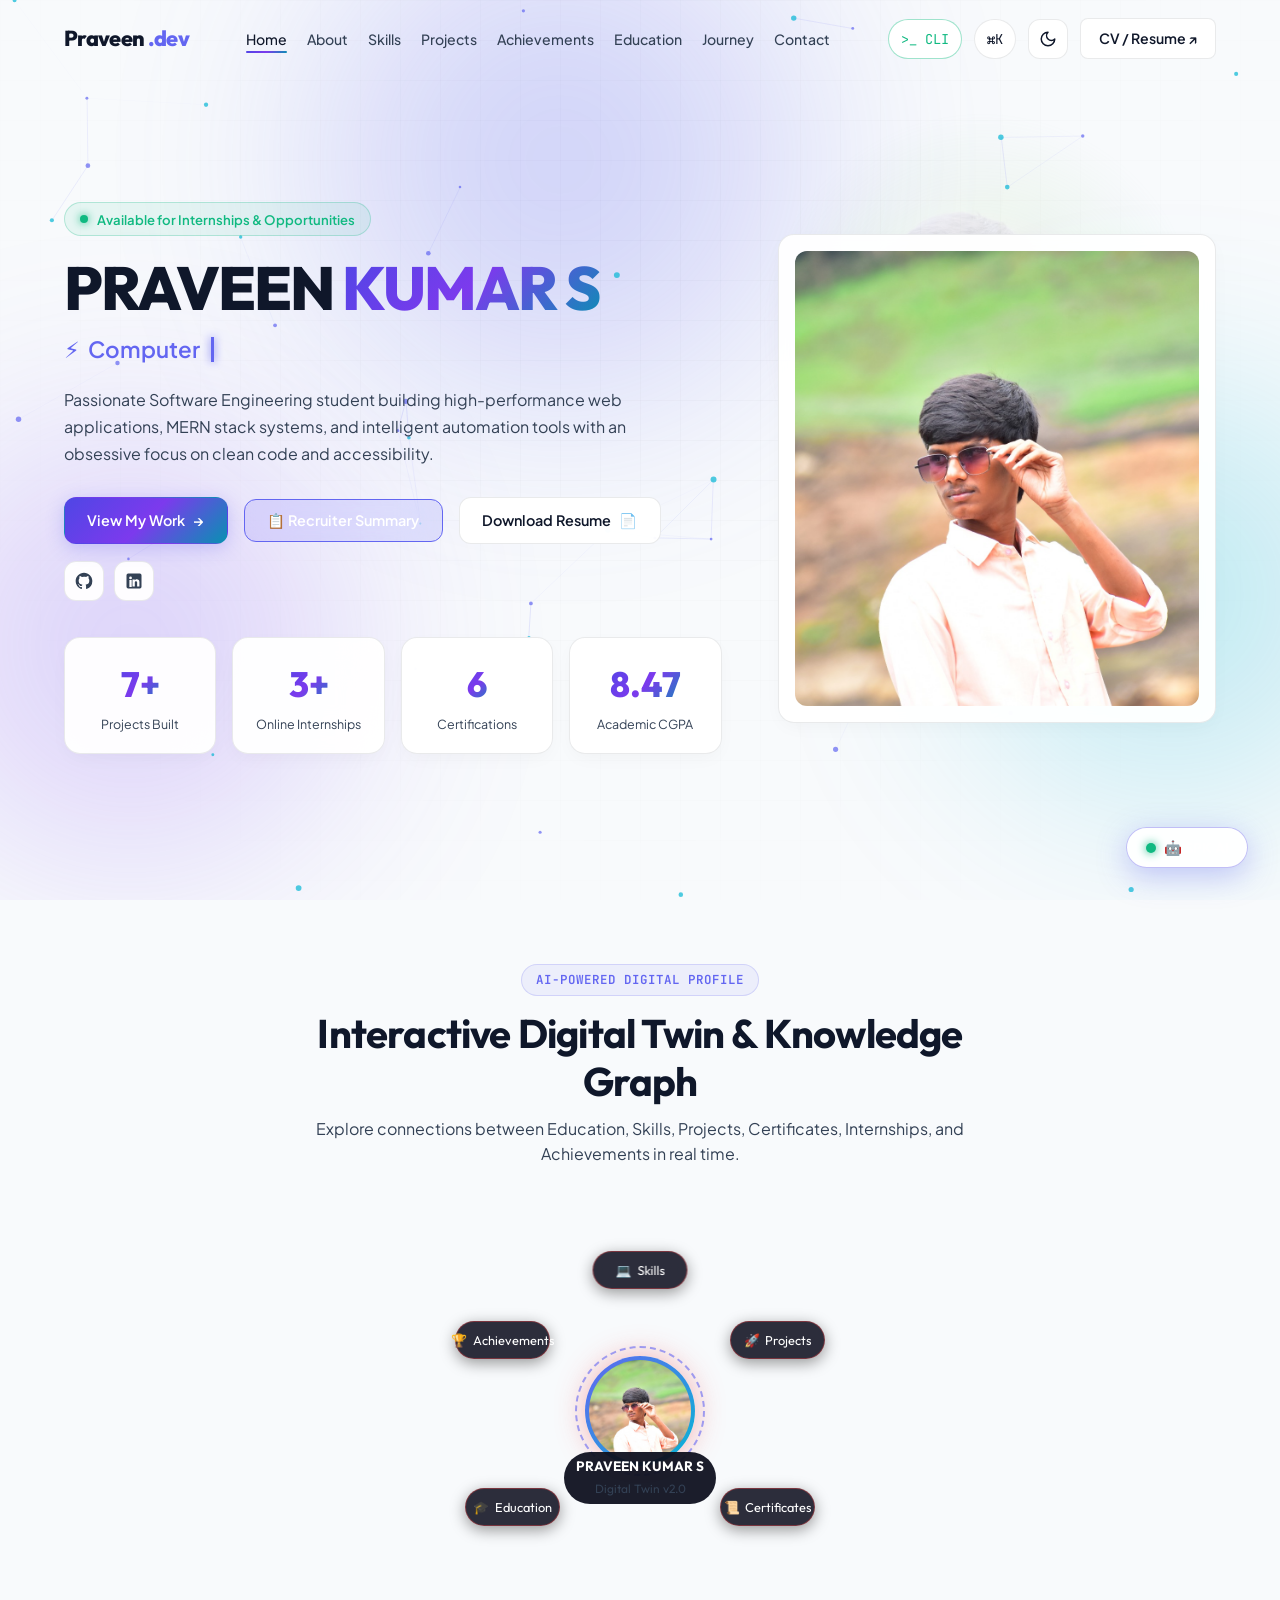
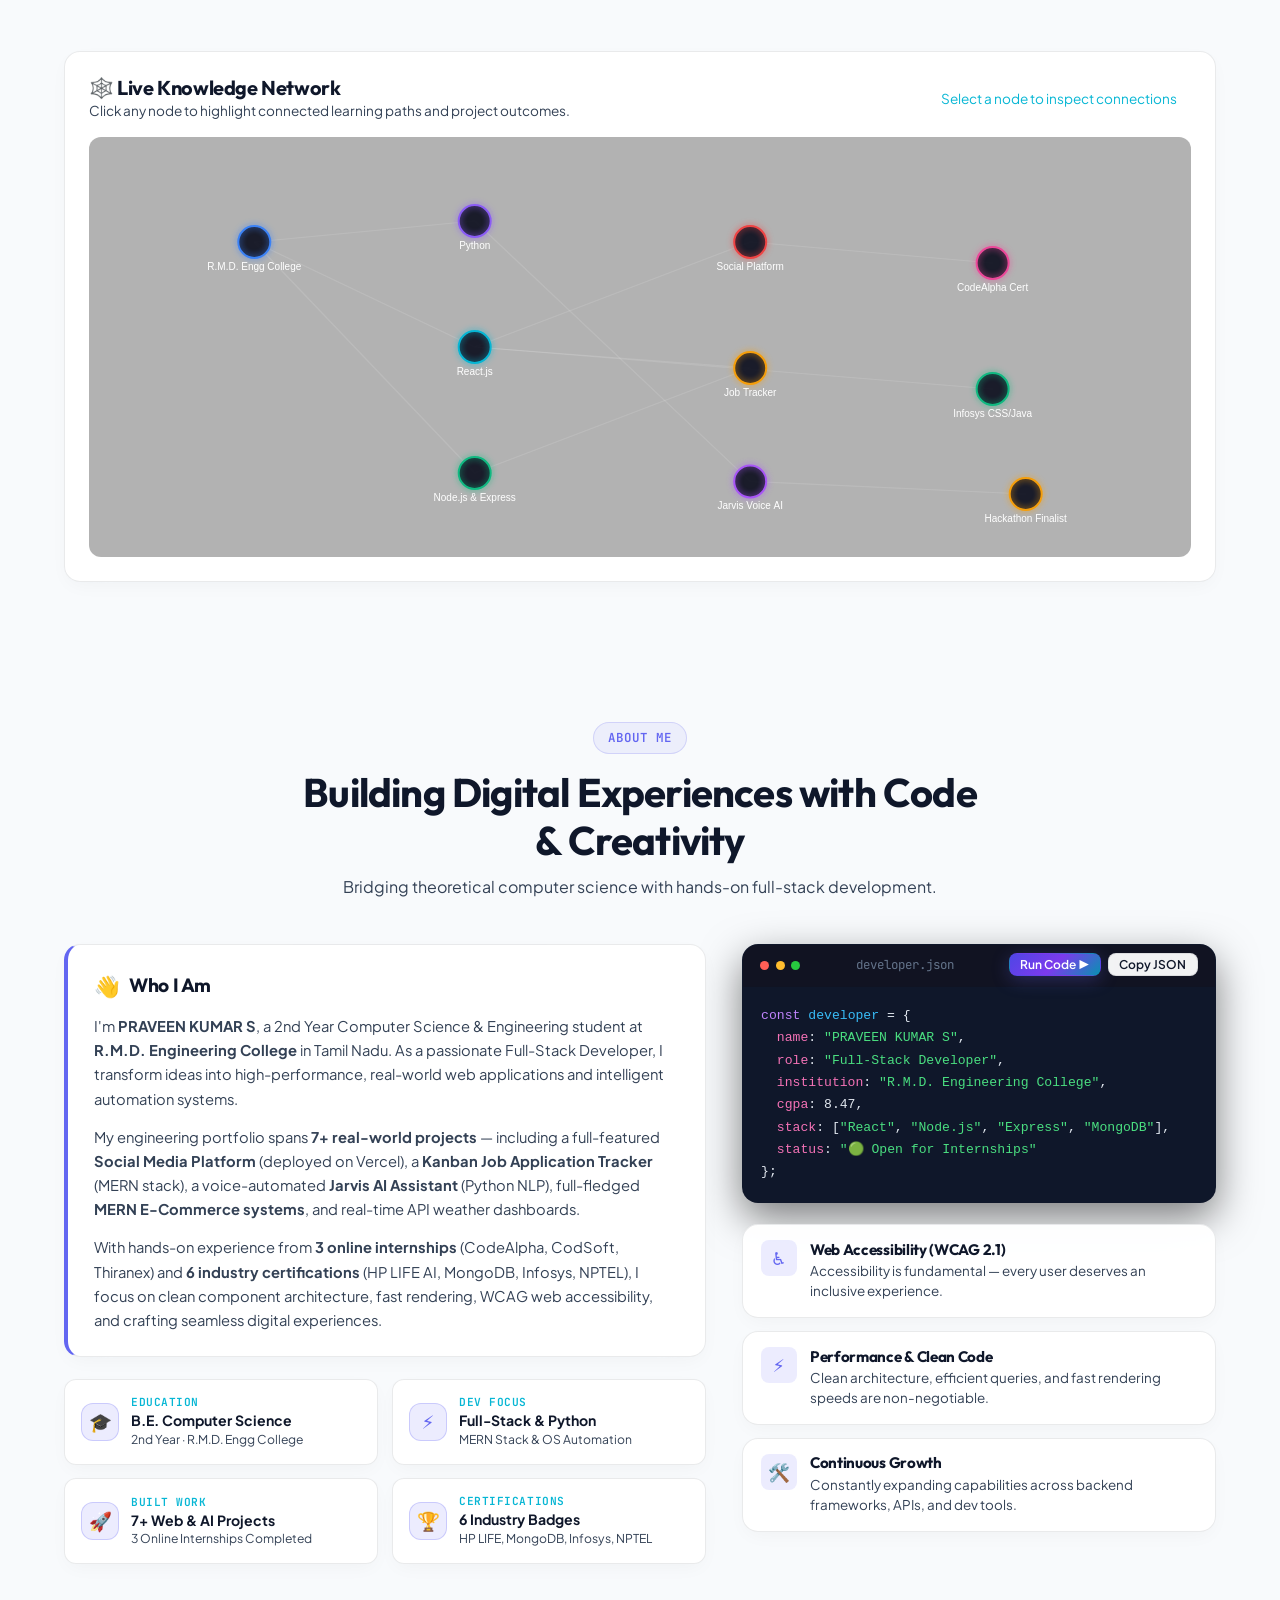
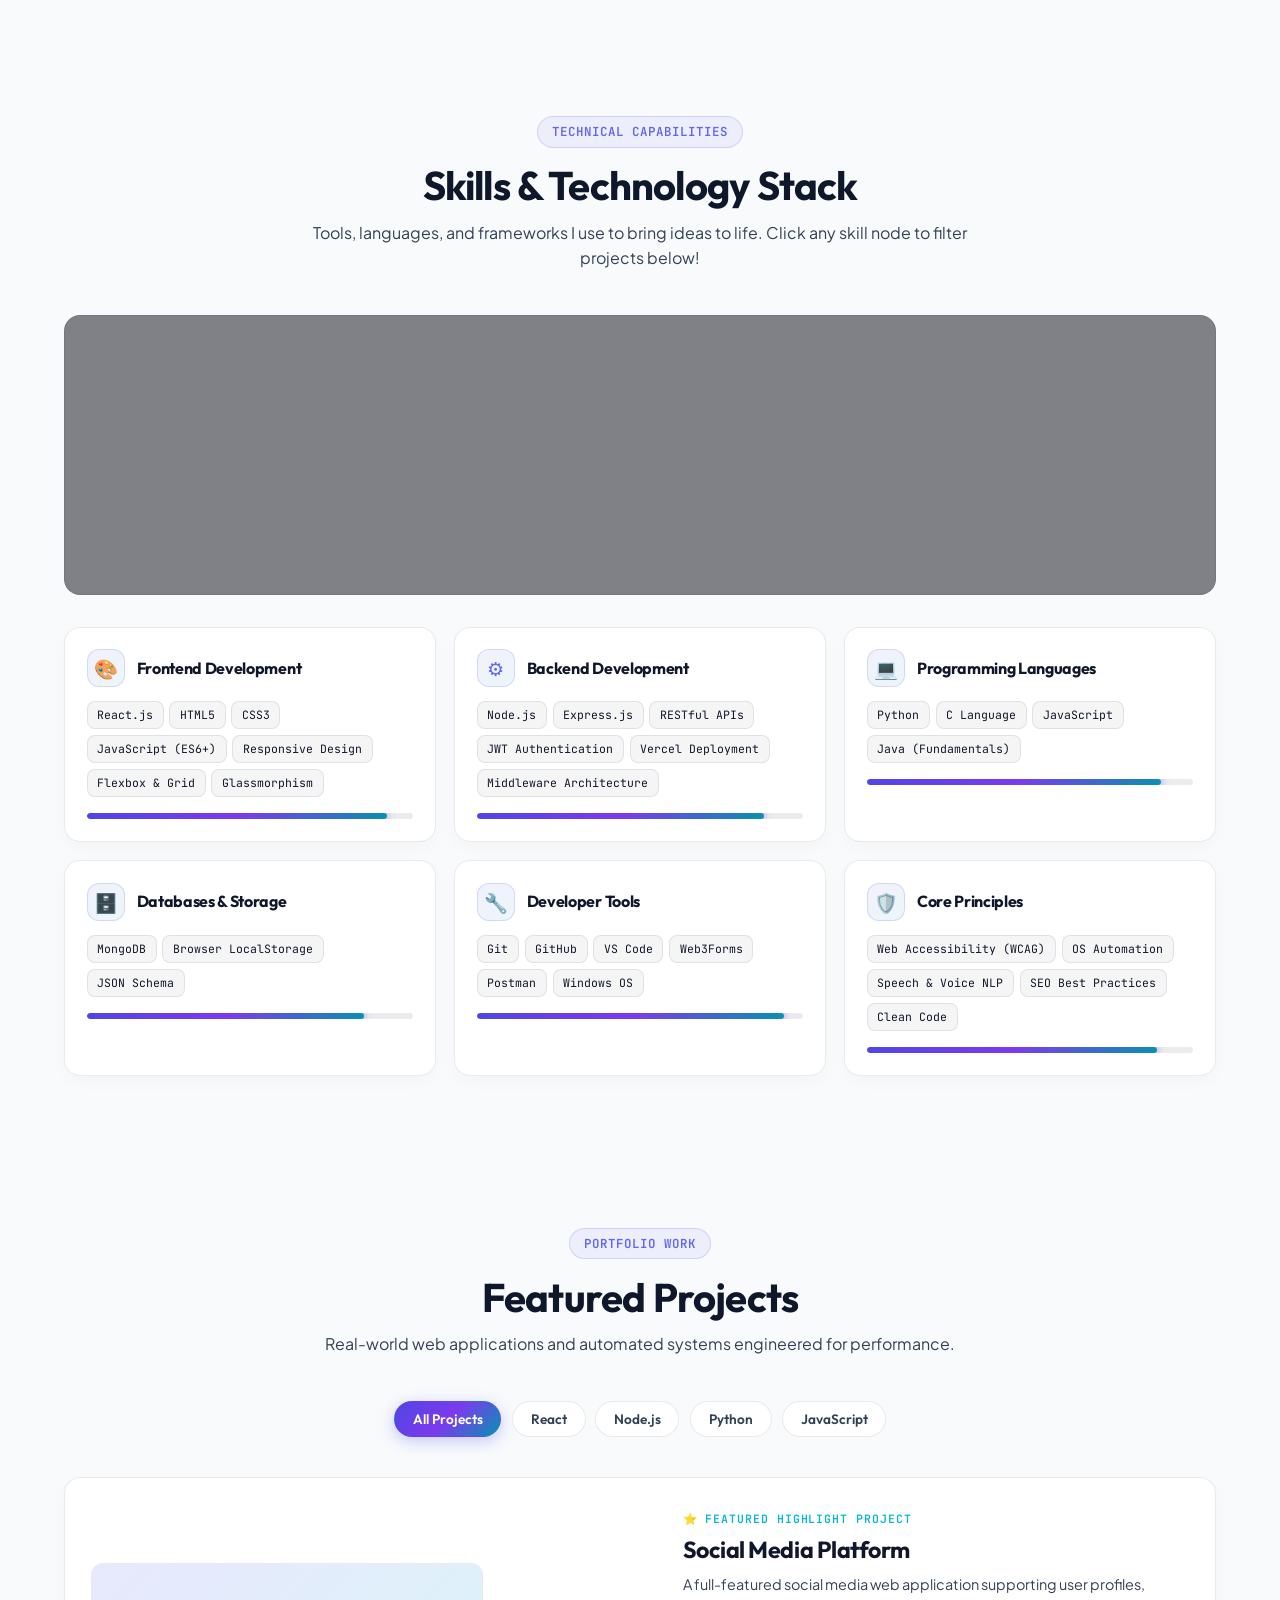
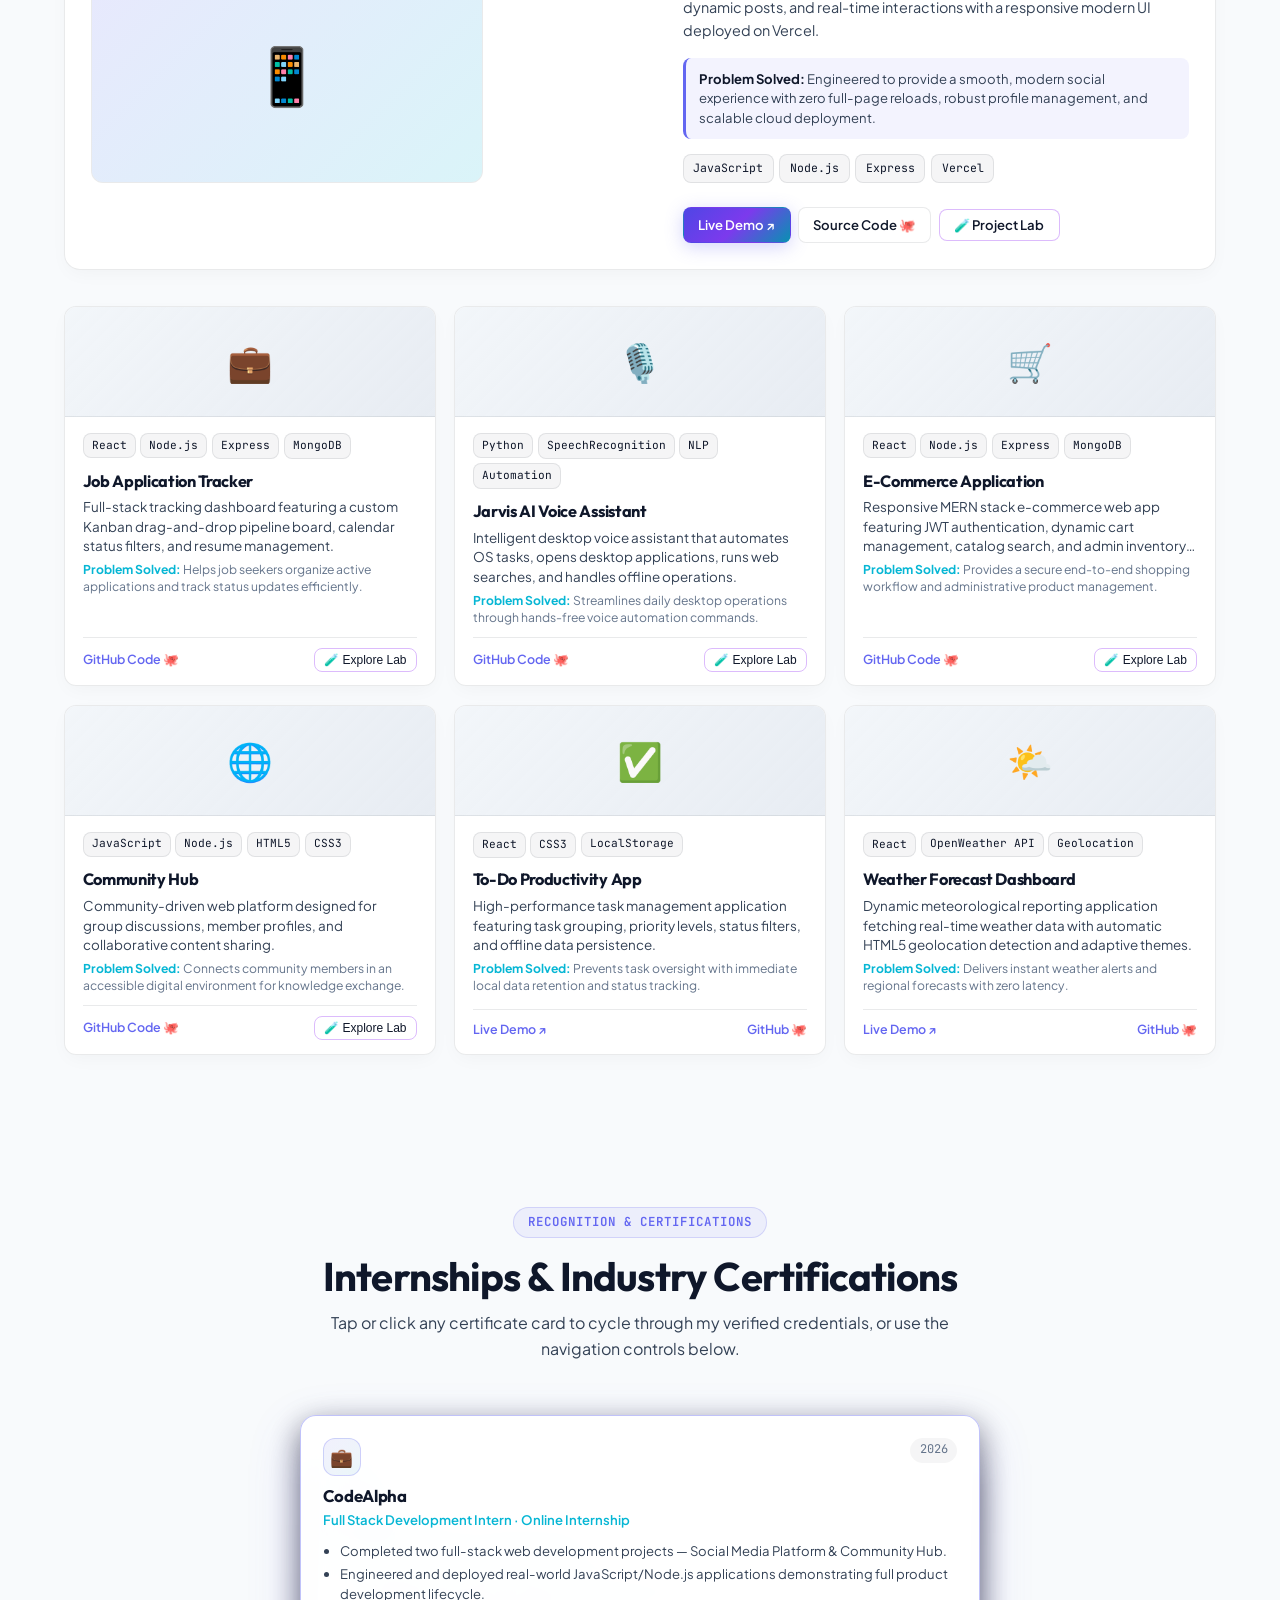
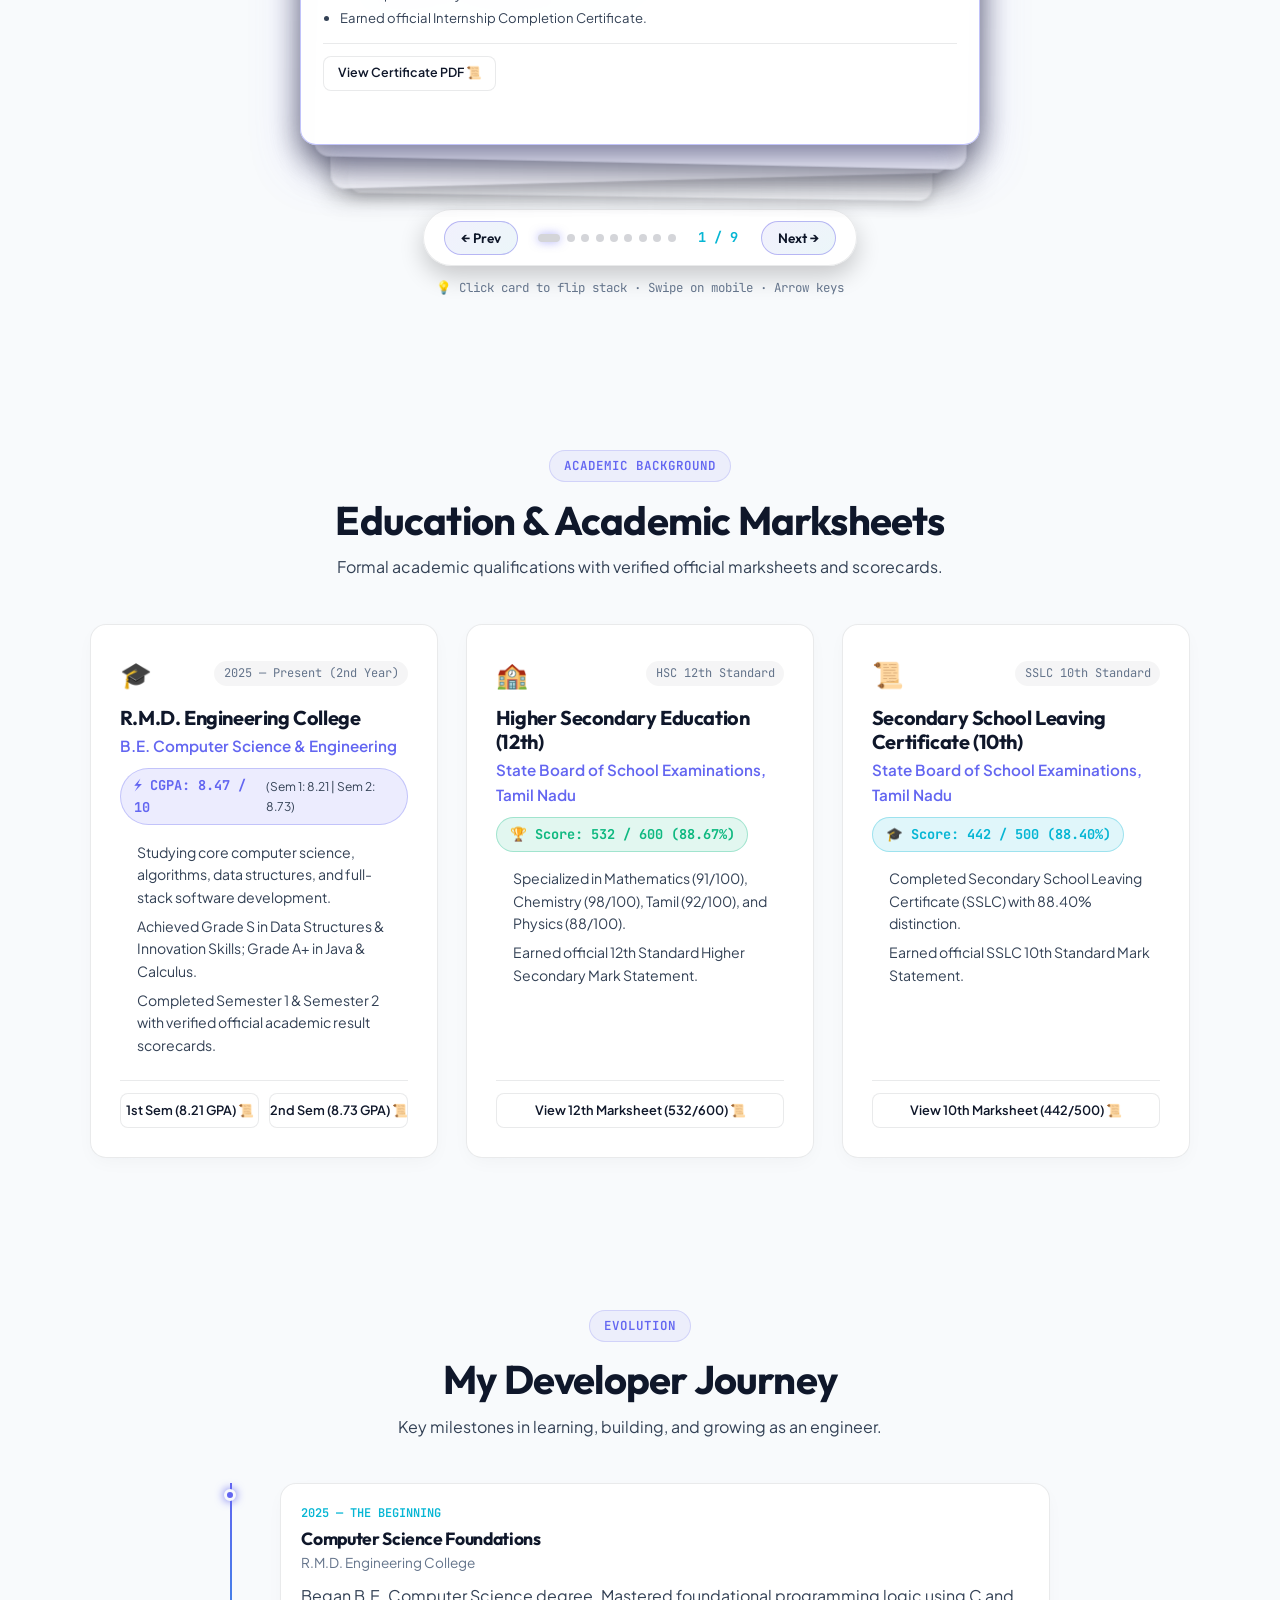
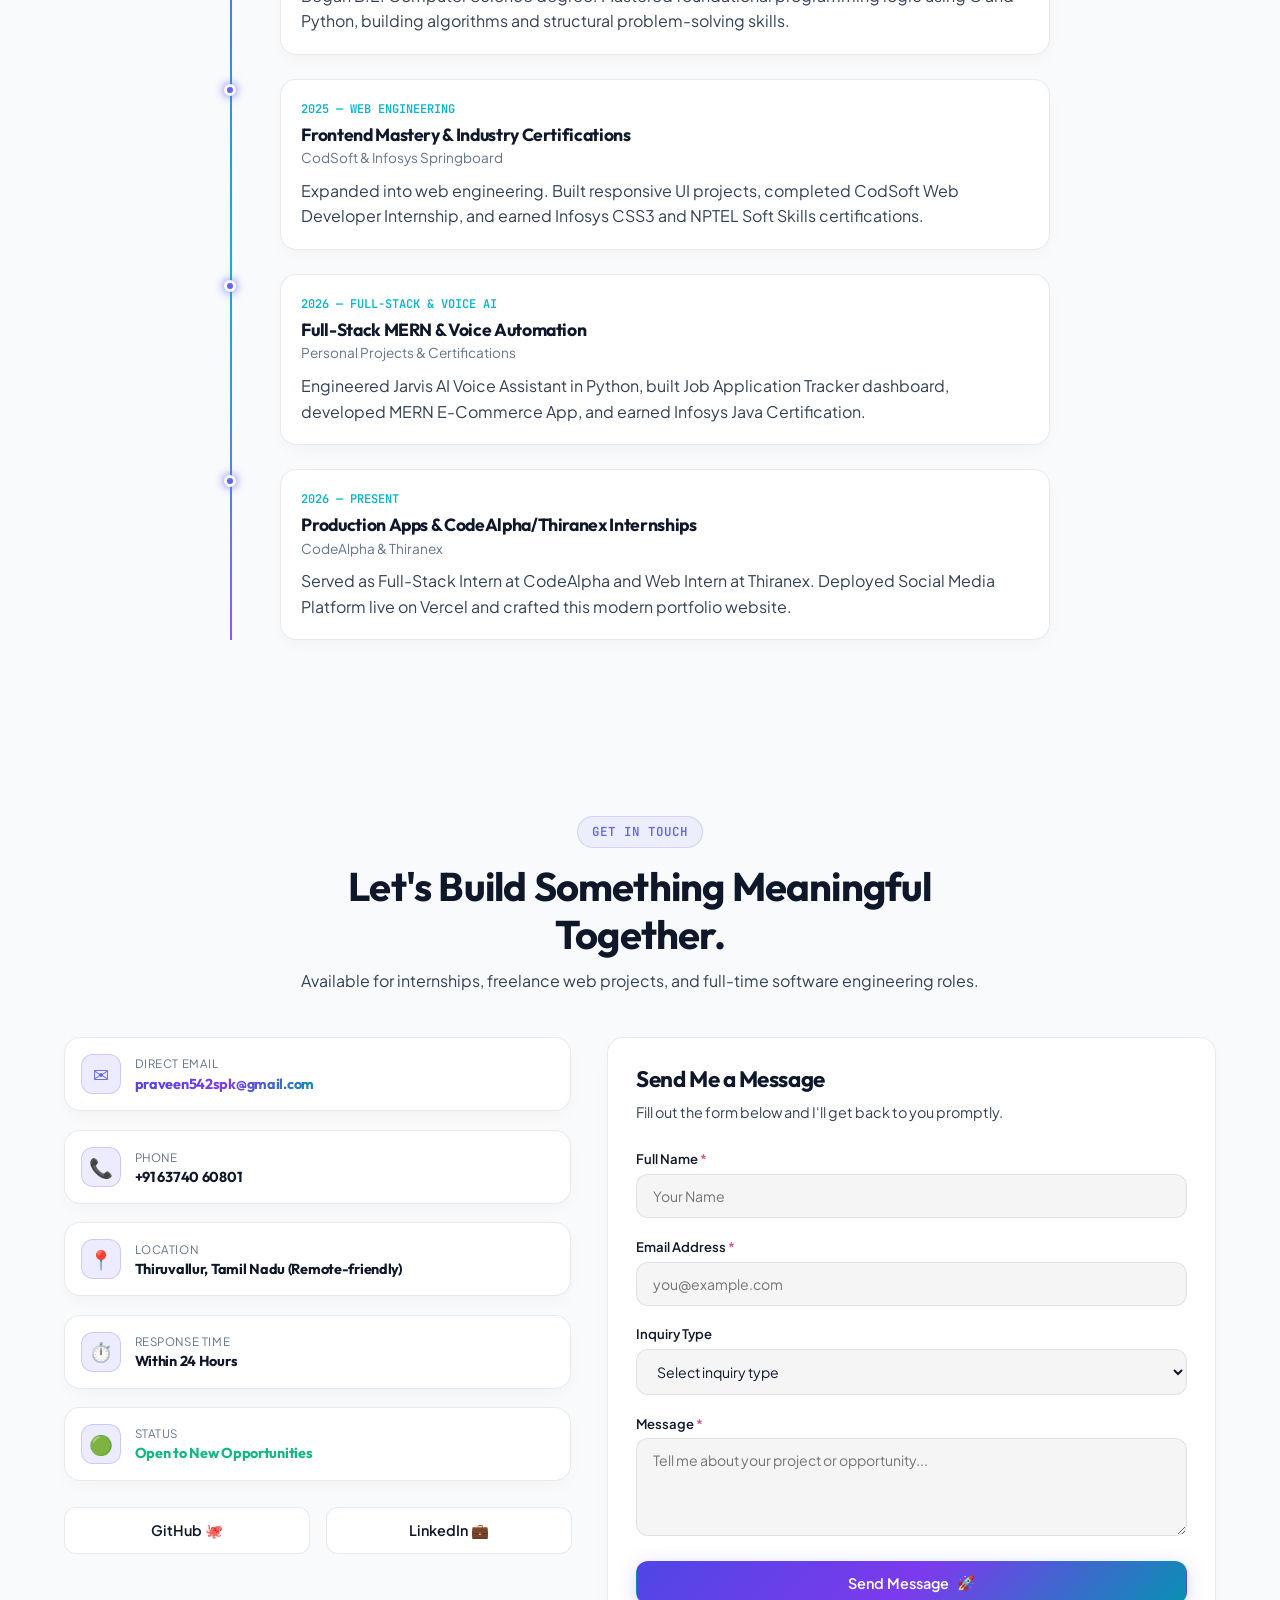
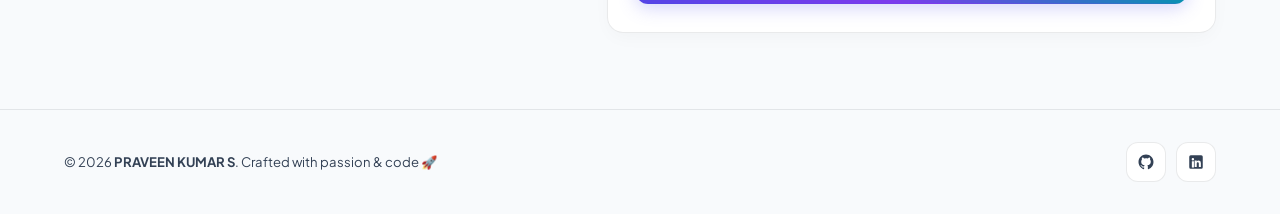
==== index.html @ 4035e557 "fix: remove Trace My Skill Journey container and Session Explorer floating badge" ====
<!DOCTYPE html>
<html lang="en">
<head>
  <meta charset="UTF-8" />
  <meta name="viewport" content="width=device-width, initial-scale=1.0" />

  <!-- Primary Meta Tags -->
  <title>PRAVEEN KUMAR S — Full-Stack Developer & Computer Science Student</title>
  <meta name="title" content="PRAVEEN KUMAR S — Full-Stack Developer & Computer Science Student" />
  <meta name="description" content="Portfolio of PRAVEEN KUMAR S — B.E. CSE Student & Full-Stack Developer specializing in MERN Stack, Python automation, and high-performance, accessible web applications." />
  <meta name="keywords" content="Praveen Kumar S, Full Stack Developer, Computer Science, MERN Stack, React, Node.js, Python, Web Developer Portfolio, RMD Engineering College" />
  <meta name="author" content="Praveen Kumar S" />
  <meta name="robots" content="index, follow" />

  <!-- Open Graph / Facebook -->
  <meta property="og:type" content="website" />
  <meta property="og:url" content="https://praveen542spk-ship-it.github.io/" />
  <meta property="og:title" content="PRAVEEN KUMAR S — Full-Stack Developer" />
  <meta property="og:description" content="Crafting modern, accessible, and performant web experiences. View my projects, skills, and developer journey." />
  <meta property="og:image" content="assets/profile.jpg" />

  <!-- Twitter Card -->
  <meta property="twitter:card" content="summary_large_image" />
  <meta property="twitter:url" content="https://praveen542spk-ship-it.github.io/" />
  <meta property="twitter:title" content="PRAVEEN KUMAR S — Full-Stack Developer" />
  <meta property="twitter:description" content="Crafting modern, accessible, and performant web experiences. View my projects, skills, and developer journey." />
  <meta property="twitter:image" content="assets/profile.jpg" />

  <!-- Canonical Link & Favicon -->
  <link rel="canonical" href="https://praveen542spk-ship-it.github.io/" />
  <link rel="icon" href="data:image/svg+xml,<svg xmlns='http://www.w3.org/2000/svg' viewBox='0 0 100 100'><text y='.9em' font-size='90'>👨‍💻</text></svg>" />

  <!-- Google Fonts -->
  <link rel="preconnect" href="https://fonts.googleapis.com" />
  <link rel="preconnect" href="https://fonts.gstatic.com" crossorigin />
  <link href="https://fonts.googleapis.com/css2?family=Outfit:wght@400;500;600;700;800&family=Plus+Jakarta+Sans:wght@400;500;600;700&family=JetBrains+Mono:wght@400;500;600&display=swap" rel="stylesheet" />

  <!-- Main Stylesheet -->
  <link rel="stylesheet" href="css/style.css?v=28.0" />

  <!-- Pre-render theme check -->
  <script>
    if (localStorage.getItem('portfolio-theme') === 'light' || (!localStorage.getItem('portfolio-theme') && window.matchMedia('(prefers-color-scheme: light)').matches)) {
      document.documentElement.classList.add('light-theme');
    }
  </script>

  <!-- Schema.org JSON-LD Structured Data -->
  <script type="application/ld+json">
  {
    "@context": "https://schema.org",
    "@type": "Person",
    "name": "PRAVEEN KUMAR S",
    "jobTitle": "Full-Stack Developer",
    "almaMater": "R.M.D. Engineering College",
    "url": "https://praveen542spk-ship-it.github.io/",
    "sameAs": [
      "https://github.com/praveen542spk-ship-it",
      "https://www.linkedin.com/in/praveen-kumar-s-0bab05411"
    ]
  }
  </script>
</head>

<body>
  <!-- Scroll Progress Indicator -->
  <div id="scroll-progress"></div>

  <!-- Ambient Animated Background Grid & 3D Interactive Profile Backdrop -->
  <div class="bg-ambient" aria-hidden="true">
    <div class="bg-grid-pattern"></div>
    <div class="bg-profile-3d">
      <div class="bg-profile-3d-inner">
        <img src="assets/profile.jpg" alt="" class="bg-profile-img" />
        <div class="bg-profile-overlay"></div>
      </div>
    </div>
    <div class="orb orb-1"></div>
    <div class="orb orb-2"></div>
    <div class="orb orb-3"></div>
  </div>

  <!-- Skip Navigation for Accessibility (WCAG 2.4.1) -->
  <a href="#main-content" class="skip-link">Skip to main content</a>

  <!-- ==========================================================================
     HEADER / NAVIGATION BAR
     ========================================================================== -->
  <header class="site-header">
    <div class="container nav-container">
      <a href="#home" class="nav-logo" aria-label="Praveen Kumar S - Home">
        Praveen<span>.dev</span>
      </a>

      <nav aria-label="Main Navigation">
        <ul class="nav-menu" id="nav-menu">
          <li><a href="#home" class="nav-link active">Home</a></li>
          <li><a href="#about" class="nav-link">About</a></li>
          <li><a href="#skills" class="nav-link">Skills</a></li>
          <li><a href="#projects" class="nav-link">Projects</a></li>
          <li><a href="#achievements" class="nav-link">Achievements</a></li>
          <li><a href="#education" class="nav-link">Education</a></li>
          <li><a href="#journey" class="nav-link">Journey</a></li>
          <li><a href="#contact" class="nav-link">Contact</a></li>
        </ul>
      </nav>

      <div class="nav-controls">
        <button id="cli-trigger-btn" class="theme-toggle" aria-label="Terminal CLI Mode (Ctrl+Shift+T)" title="Terminal CLI Mode (Ctrl+Shift+T)" style="font-size:0.85rem; font-family:var(--font-mono); width:auto; padding:0.4rem 0.75rem; border-radius:var(--radius-full); color:var(--accent-emerald); border-color:rgba(16, 185, 129, 0.4);">&gt;_ CLI</button>
        <button id="cmd-trigger-btn" class="theme-toggle" aria-label="Command Palette (Ctrl+K)" title="Quick Search &amp; Commands (Ctrl+K)" style="font-size:0.85rem; font-family:var(--font-mono); width:auto; padding:0.4rem 0.75rem; border-radius:var(--radius-full);">⌘K</button>
        <button id="theme-toggle-btn" class="theme-toggle" aria-label="Switch theme">☀️</button>
        <a href="resume.html?v=2.0" target="_blank" class="btn btn-outline btn-sm" style="padding:0.5rem 1.1rem; font-size:0.88rem;">CV / Resume ↗</a>
        <button id="mobile-menu-btn" class="mobile-menu-btn" aria-label="Toggle navigation menu" aria-expanded="false">☰</button>
      </div>
    </div>
  </header>

  <!-- ==========================================================================
     MAIN CONTENT WRAPPER
     ========================================================================== -->
  <main id="main-content">

    <!-- HERO SECTION -->
    <section id="home" class="hero-section" aria-label="Hero Introduction" style="position:relative; overflow:hidden;">
      <canvas id="hero-particle-canvas"></canvas>
      <div class="container hero-grid" style="position:relative; z-index:2;">
        
        <!-- Hero Text -->
        <div class="hero-text">
          <div class="status-badge reveal">
            <span class="status-dot"></span>
            Available for Internships &amp; Opportunities
          </div>

          <h1 class="hero-name glitch-hover reveal delay-1">
            PRAVEEN <span class="gradient-text">KUMAR S</span>
          </h1>

          <div class="hero-headline reveal delay-2">
            <span>⚡</span> <span id="typewriter-text">Computer Science Student &amp; Full-Stack Developer</span><span class="typewriter-cursor"></span>
          </div>

          <p class="hero-bio reveal delay-3">
            Passionate Software Engineering student building high-performance web applications, 
            MERN stack systems, and intelligent automation tools with an obsessive focus on clean code and accessibility.
          </p>

          <div class="hero-actions reveal delay-4" style="flex-wrap:wrap;">
            <a href="#projects" class="btn btn-primary">
              View My Work <span>→</span>
            </a>
            <button id="recruiter-trigger-btn" class="btn btn-outline" style="border-color:var(--accent-primary); color:#ffffff; background:rgba(99, 102, 241, 0.15);">
              📋 Recruiter Summary
            </button>
            <a href="resume.html?v=2.0" target="_blank" class="btn btn-outline">
              Download Resume <span>📄</span>
            </a>
            <div class="social-pills">
              <a href="https://github.com/praveen542spk-ship-it" target="_blank" rel="noopener noreferrer" class="social-pill" aria-label="GitHub Profile" title="GitHub Profile">
                <svg xmlns="http://www.w3.org/2000/svg" width="20" height="20" viewBox="0 0 24 24" fill="currentColor">
                  <path fill-rule="evenodd" clip-rule="evenodd" d="M12 2C6.477 2 2 6.484 2 12.017c0 4.425 2.865 8.18 6.839 9.504.5.092.682-.217.682-.483 0-.237-.008-.868-.013-1.703-2.782.605-3.369-1.343-3.369-1.343-.454-1.158-1.11-1.466-1.11-1.466-.908-.62.069-.608.069-.608 1.003.07 1.53 1.032 1.53 1.032.892 1.53 2.341 1.088 2.91.832.092-.647.35-1.088.636-1.338-2.22-.253-4.555-1.113-4.555-4.951 0-1.093.39-1.988 1.029-2.688-.103-.253-.446-1.272.098-2.65 0 0 .84-.27 2.75 1.026A9.564 9.564 0 0112 6.844c.85.004 1.705.115 2.504.337 1.909-1.296 2.747-1.027 2.747-1.027.546 1.379.202 2.398.1 2.651.64.7 1.028 1.595 1.028 2.688 0 3.848-2.339 4.695-4.566 4.943.359.309.678.92.678 1.855 0 1.338-.012 2.419-.012 2.747 0 .268.18.58.688.482A10.019 10.019 0 0022 12.017C22 6.484 17.522 2 12 2z"></path>
                </svg>
              </a>
              <a href="https://www.linkedin.com/in/praveen-kumar-s-0bab05411" target="_blank" rel="noopener noreferrer" class="social-pill" aria-label="LinkedIn Profile" title="LinkedIn Profile">
                <svg xmlns="http://www.w3.org/2000/svg" width="20" height="20" viewBox="0 0 24 24" fill="currentColor">
                  <path d="M19 3a2 2 0 0 1 2 2v14a2 2 0 0 1-2 2H5a2 2 0 0 1-2-2V5a2 2 0 0 1 2-2h14m-.5 15.5v-5.3a3.26 3.26 0 0 0-3.26-3.26c-.85 0-1.84.52-2.28 1.3v-1.11h-2.79v8.37h2.79v-4.93c0-.77.62-1.4 1.39-1.4a1.4 1.4 0 0 1 1.4 1.4v4.93h2.75M6.46 10.9v8.37H9.25V10.9H6.46M7.86 6.74a1.63 1.63 0 1 0 0 3.26 1.63 1.63 0 0 0 0-3.26z"></path>
                </svg>
              </a>
            </div>
          </div>

          <!-- Quick Stats Counter -->
          <div class="stats-grid reveal delay-4">
            <div class="glass-card stat-card tilt-card">
              <div class="stat-number gradient-text" data-target="7" data-suffix="+">0</div>
              <div class="stat-label">Projects Built</div>
            </div>
            <div class="glass-card stat-card tilt-card">
              <div class="stat-number gradient-text" data-target="3" data-suffix="+">0</div>
              <div class="stat-label">Online Internships</div>
            </div>
            <div class="glass-card stat-card tilt-card">
              <div class="stat-number gradient-text" data-target="6" data-suffix="">0</div>
              <div class="stat-label">Certifications</div>
            </div>
            <div class="glass-card stat-card tilt-card">
              <div class="stat-number gradient-text" data-target="8.47" data-decimal="true" data-suffix="">0.00</div>
              <div class="stat-label">Academic CGPA</div>
            </div>
          </div>
        </div>

        <!-- Hero Avatar / Card Visual -->
        <div class="hero-visual reveal delay-2">
          <div class="hero-avatar-wrapper">
            <div class="glass-card hero-avatar-card tilt-card">
              <div class="avatar-wrapper lightbox-trigger">
                <img src="assets/profile.jpg" alt="PRAVEEN KUMAR S — Full-Stack Developer" class="avatar-img" />
              </div>
            </div>
          </div>
        </div>

      </div>
    </section>

    <!-- ==========================================================================
       INTERACTIVE DIGITAL TWIN & PERSONAL KNOWLEDGE GRAPH HUB
       ========================================================================== -->
    <section id="interactive-hub" class="section" aria-label="Interactive Digital Profile Hub" style="padding: 4rem 0; position: relative;">
      <div class="container">
        
        <div class="section-header reveal">
          <span class="section-tag">AI-POWERED DIGITAL PROFILE</span>
          <h2 class="section-title">Interactive Digital Twin &amp; Knowledge Graph</h2>
          <p class="section-subtitle">Explore connections between Education, Skills, Projects, Certificates, Internships, and Achievements in real time.</p>
        </div>

        <!-- 3. Digital Twin Central Hub -->
        <div class="digital-twin-container reveal">
          <div class="twin-orbit-wrapper">
            <div class="twin-central-avatar">
              <img src="assets/profile.jpg" alt="Praveen Kumar S — Digital Twin" />
              <div class="twin-pulse-ring"></div>
              <div class="twin-label">PRAVEEN KUMAR S<br><span style="font-size:0.75rem; color:var(--text-muted); font-weight:400;">Digital Twin v2.0</span></div>
            </div>
            
            <button class="orbit-sat sat-skills" data-target="#skills" title="Explore Skills">
              <span class="sat-icon">💻</span> <span class="sat-text">Skills</span>
            </button>
            <button class="orbit-sat sat-projects" data-target="#projects" title="Explore Projects">
              <span class="sat-icon">🚀</span> <span class="sat-text">Projects</span>
            </button>
            <button class="orbit-sat sat-certs" data-target="#achievements" title="Explore Certificates">
              <span class="sat-icon">📜</span> <span class="sat-text">Certificates</span>
            </button>
            <button class="orbit-sat sat-edu" data-target="#education" title="Explore Education">
              <span class="sat-icon">🎓</span> <span class="sat-text">Education</span>
            </button>
            <button class="orbit-sat sat-achieve" data-target="#journey" title="Explore Achievements">
              <span class="sat-icon">🏆</span> <span class="sat-text">Achievements</span>
            </button>
          </div>
        </div>

        <!-- 1.1. Interactive Personal Knowledge Graph Canvas -->
        <div class="knowledge-graph-wrapper glass-card reveal delay-2" style="margin-top: 2.5rem; padding: 1.5rem; position: relative;">
          <div style="display: flex; align-items: center; justify-content: space-between; flex-wrap: wrap; gap: 1rem; margin-bottom: 1rem;">
            <div>
              <h3 style="font-size: 1.25rem; font-family: var(--font-heading);">🕸️ Live Knowledge Network</h3>
              <p style="font-size: 0.85rem; color: var(--text-muted);">Click any node to highlight connected learning paths and project outcomes.</p>
            </div>
            <div id="graph-node-details" style="font-size: 0.85rem; padding: 0.4rem 0.85rem; border-radius: var(--radius-full); background: var(--surface-hover); border: 1px solid var(--border-color); color: var(--accent-cyan);">
              Select a node to inspect connections
            </div>
          </div>

          <div style="position: relative; width: 100%; height: 420px; overflow: hidden; border-radius: var(--radius-md); background: rgba(0,0,0,0.3); border: 1px solid var(--border-color);">
            <canvas id="knowledge-graph-canvas" width="1000" height="420" style="width: 100%; height: 100%; display: block; cursor: pointer;"></canvas>
          </div>
        </div>

      </div>
    </section>

    <!-- ABOUT SECTION -->
    <section id="about" class="section" aria-label="About Me">
      <div class="container">
        
        <!-- Section Header -->
        <div class="section-header reveal">
          <span class="section-tag">ABOUT ME</span>
          <h2 class="section-title">Building Digital Experiences with Code &amp; Creativity</h2>
          <p class="section-subtitle">Bridging theoretical computer science with hands-on full-stack development.</p>
        </div>

        <div class="about-grid">
          
          <!-- Left Column: 3 Story Blocks & Highlight Cards Grid -->
          <div class="about-left-col">
            
            <!-- Expanded Project-Driven Who I Am Block -->
            <div class="about-blocks-wrapper">
              <div class="glass-card about-block-card reveal" style="padding:1.5rem 1.6rem; border-left:4px solid var(--accent-primary);">
                <div class="about-block-header" style="margin-bottom:0.75rem;">
                  <div class="about-block-icon" style="font-size:1.3rem;">👋</div>
                  <h3 class="about-block-title" style="font-size:1.2rem;">Who I Am</h3>
                </div>
                <p class="about-block-desc" style="margin-bottom:0.85rem;">
                  I'm <strong>PRAVEEN KUMAR S</strong>, a 2nd Year Computer Science &amp; Engineering student at <strong>R.M.D. Engineering College</strong> in Tamil Nadu. As a passionate Full-Stack Developer, I transform ideas into high-performance, real-world web applications and intelligent automation systems.
                </p>
                <p class="about-block-desc" style="margin-bottom:0.85rem;">
                  My engineering portfolio spans <strong>7+ real-world projects</strong> — including a full-featured <strong>Social Media Platform</strong> (deployed on Vercel), a <strong>Kanban Job Application Tracker</strong> (MERN stack), a voice-automated <strong>Jarvis AI Assistant</strong> (Python NLP), full-fledged <strong>MERN E-Commerce systems</strong>, and real-time API weather dashboards.
                </p>
                <p class="about-block-desc">
                  With hands-on experience from <strong>3 online internships</strong> (CodeAlpha, CodSoft, Thiranex) and <strong>6 industry certifications</strong> (HP LIFE AI, MongoDB, Infosys, NPTEL), I focus on clean component architecture, fast rendering, WCAG web accessibility, and crafting seamless digital experiences.
                </p>
              </div>
            </div>

            <!-- Developer Highlights Cards Grid (2x2) -->
            <div class="about-highlights-grid reveal delay-3">
              
              <div class="glass-card highlight-card">
                <div class="highlight-icon">🎓</div>
                <div class="highlight-info">
                  <div class="highlight-label">Education</div>
                  <div class="highlight-title">B.E. Computer Science</div>
                  <div class="highlight-sub">2nd Year · R.M.D. Engg College</div>
                </div>
              </div>

              <div class="glass-card highlight-card">
                <div class="highlight-icon">⚡</div>
                <div class="highlight-info">
                  <div class="highlight-label">Dev Focus</div>
                  <div class="highlight-title">Full-Stack &amp; Python</div>
                  <div class="highlight-sub">MERN Stack &amp; OS Automation</div>
                </div>
              </div>

              <div class="glass-card highlight-card">
                <div class="highlight-icon">🚀</div>
                <div class="highlight-info">
                  <div class="highlight-label">Built Work</div>
                  <div class="highlight-title">7+ Web &amp; AI Projects</div>
                  <div class="highlight-sub">3 Online Internships Completed</div>
                </div>
              </div>

              <div class="glass-card highlight-card">
                <div class="highlight-icon">🏆</div>
                <div class="highlight-info">
                  <div class="highlight-label">Certifications</div>
                  <div class="highlight-title">6 Industry Badges</div>
                  <div class="highlight-sub">HP LIFE, MongoDB, Infosys, NPTEL</div>
                </div>
              </div>

            </div>

          </div>

          <!-- Right Column: Terminal Snippet & Mindset Values -->
          <div class="about-right-col">
            
            <!-- Code Editor Snippet -->
            <div class="reveal delay-2">
              <div class="code-editor-card">
                <div class="code-editor-header">
                  <div class="editor-dots">
                    <span class="dot dot-red"></span>
                    <span class="dot dot-yellow"></span>
                    <span class="dot dot-green"></span>
                  </div>
                  <span class="editor-title">developer.json</span>
                  <div style="display:flex; gap:0.4rem;">
                    <button id="run-code-btn" class="btn btn-primary btn-sm" style="padding:0.2rem 0.65rem; font-size:0.75rem;">Run Code ▶</button>
                    <button id="copy-code-btn" data-copy='{"name": "PRAVEEN KUMAR S", "role": "Full-Stack Developer", "institution": "R.M.D. Engineering College", "cgpa": 8.47}' class="btn btn-outline btn-sm" style="padding:0.2rem 0.65rem; font-size:0.75rem;">Copy JSON</button>
                  </div>
                </div>
                <pre class="code-editor-body"><code><span class="code-keyword">const</span> <span class="code-variable">developer</span> = {
  <span class="code-property">name</span>: <span class="code-string">"PRAVEEN KUMAR S"</span>,
  <span class="code-property">role</span>: <span class="code-string">"Full-Stack Developer"</span>,
  <span class="code-property">institution</span>: <span class="code-string">"R.M.D. Engineering College"</span>,
  <span class="code-property">cgpa</span>: <span class="code-number">8.47</span>,
  <span class="code-property">stack</span>: [<span class="code-string">"React"</span>, <span class="code-string">"Node.js"</span>, <span class="code-string">"Express"</span>, <span class="code-string">"MongoDB"</span>],
  <span class="code-property">status</span>: <span class="code-string">"🟢 Open for Internships"</span>
};</code></pre>
                <div id="terminal-console-output" class="terminal-console-output"></div>
              </div>
            </div>

            <!-- Engineering Mindset Values -->
            <div class="value-list reveal delay-3">
              <div class="glass-card value-item">
                <div class="value-icon">♿</div>
                <div class="value-content">
                  <h4>Web Accessibility (WCAG 2.1)</h4>
                  <p>Accessibility is fundamental — every user deserves an inclusive experience.</p>
                </div>
              </div>
              <div class="glass-card value-item">
                <div class="value-icon">⚡</div>
                <div class="value-content">
                  <h4>Performance &amp; Clean Code</h4>
                  <p>Clean architecture, efficient queries, and fast rendering speeds are non-negotiable.</p>
                </div>
              </div>
              <div class="glass-card value-item">
                <div class="value-icon">🛠️</div>
                <div class="value-content">
                  <h4>Continuous Growth</h4>
                  <p>Constantly expanding capabilities across backend frameworks, APIs, and dev tools.</p>
                </div>
              </div>
            </div>

          </div>

        </div>
      </div>
    </section>

    <!-- SKILLS SECTION -->
    <section id="skills" class="section" aria-label="Technical Skills">
      <div class="container">
        <div class="section-header reveal">
          <span class="section-tag">TECHNICAL CAPABILITIES</span>
          <h2 class="section-title">Skills &amp; Technology Stack</h2>
          <p class="section-subtitle">Tools, languages, and frameworks I use to bring ideas to life. Click any skill node to filter projects below!</p>
        </div>

        <!-- Interactive Skill Galaxy Canvas -->
        <div class="skill-galaxy-box reveal">
          <canvas id="skill-galaxy-canvas"></canvas>
        </div>

        <div class="skills-categories-grid">

          <!-- Frontend -->
          <div class="glass-card skill-cat-card tilt-card reveal">
            <div class="skill-cat-header">
              <div class="skill-cat-icon">🎨</div>
              <h3 class="skill-cat-title">Frontend Development</h3>
            </div>
            <div class="skill-pills">
              <span class="skill-tag">React.js</span>
              <span class="skill-tag">HTML5</span>
              <span class="skill-tag">CSS3</span>
              <span class="skill-tag">JavaScript (ES6+)</span>
              <span class="skill-tag">Responsive Design</span>
              <span class="skill-tag">Flexbox &amp; Grid</span>
              <span class="skill-tag">Glassmorphism</span>
            </div>
            <div class="skill-bar-track" style="margin-top:1rem;">
              <div class="skill-bar-fill" data-progress="92%"></div>
            </div>
          </div>

          <!-- Backend -->
          <div class="glass-card skill-cat-card tilt-card reveal delay-1">
            <div class="skill-cat-header">
              <div class="skill-cat-icon">⚙️</div>
              <h3 class="skill-cat-title">Backend Development</h3>
            </div>
            <div class="skill-pills">
              <span class="skill-tag">Node.js</span>
              <span class="skill-tag">Express.js</span>
              <span class="skill-tag">RESTful APIs</span>
              <span class="skill-tag">JWT Authentication</span>
              <span class="skill-tag">Vercel Deployment</span>
              <span class="skill-tag">Middleware Architecture</span>
            </div>
            <div class="skill-bar-track" style="margin-top:1rem;">
              <div class="skill-bar-fill" data-progress="88%"></div>
            </div>
          </div>

          <!-- Languages -->
          <div class="glass-card skill-cat-card tilt-card reveal delay-2">
            <div class="skill-cat-header">
              <div class="skill-cat-icon">💻</div>
              <h3 class="skill-cat-title">Programming Languages</h3>
            </div>
            <div class="skill-pills">
              <span class="skill-tag">Python</span>
              <span class="skill-tag">C Language</span>
              <span class="skill-tag">JavaScript</span>
              <span class="skill-tag">Java (Fundamentals)</span>
            </div>
            <div class="skill-bar-track" style="margin-top:1rem;">
              <div class="skill-bar-fill" data-progress="90%"></div>
            </div>
          </div>

          <!-- Databases -->
          <div class="glass-card skill-cat-card tilt-card reveal">
            <div class="skill-cat-header">
              <div class="skill-cat-icon">🗄️</div>
              <h3 class="skill-cat-title">Databases &amp; Storage</h3>
            </div>
            <div class="skill-pills">
              <span class="skill-tag">MongoDB</span>
              <span class="skill-tag">Browser LocalStorage</span>
              <span class="skill-tag">JSON Schema</span>
            </div>
            <div class="skill-bar-track" style="margin-top:1rem;">
              <div class="skill-bar-fill" data-progress="85%"></div>
            </div>
          </div>

          <!-- Developer Tools -->
          <div class="glass-card skill-cat-card tilt-card reveal delay-1">
            <div class="skill-cat-header">
              <div class="skill-cat-icon">🔧</div>
              <h3 class="skill-cat-title">Developer Tools</h3>
            </div>
            <div class="skill-pills">
              <span class="skill-tag">Git</span>
              <span class="skill-tag">GitHub</span>
              <span class="skill-tag">VS Code</span>
              <span class="skill-tag">Web3Forms</span>
              <span class="skill-tag">Postman</span>
              <span class="skill-tag">Windows OS</span>
            </div>
            <div class="skill-bar-track" style="margin-top:1rem;">
              <div class="skill-bar-fill" data-progress="94%"></div>
            </div>
          </div>

          <!-- Principles -->
          <div class="glass-card skill-cat-card tilt-card reveal delay-2">
            <div class="skill-cat-header">
              <div class="skill-cat-icon">🛡️</div>
              <h3 class="skill-cat-title">Core Principles</h3>
            </div>
            <div class="skill-pills">
              <span class="skill-tag">Web Accessibility (WCAG)</span>
              <span class="skill-tag">OS Automation</span>
              <span class="skill-tag">Speech &amp; Voice NLP</span>
              <span class="skill-tag">SEO Best Practices</span>
              <span class="skill-tag">Clean Code</span>
            </div>
            <div class="skill-bar-track" style="margin-top:1rem;">
              <div class="skill-bar-fill" data-progress="89%"></div>
            </div>
          </div>

        </div>
      </div>
    </section>

    <!-- PROJECTS SECTION -->
    <section id="projects" class="section" aria-label="Featured Projects">
      <div class="container">
        <div class="section-header reveal">
          <span class="section-tag">PORTFOLIO WORK</span>
          <h2 class="section-title">Featured Projects</h2>
          <p class="section-subtitle">Real-world web applications and automated systems engineered for performance.</p>
        </div>

        <!-- Filter Pills -->
        <div class="project-filter-bar reveal">
          <button class="filter-btn active" data-filter="all">All Projects</button>
          <button class="filter-btn" data-filter="react">React</button>
          <button class="filter-btn" data-filter="node">Node.js</button>
          <button class="filter-btn" data-filter="python">Python</button>
          <button class="filter-btn" data-filter="javascript">JavaScript</button>
        </div>

        <!-- Featured Project Hero Showcase Card -->
        <div class="glass-card featured-project-card reveal">
          <div class="featured-project-preview">
            <div class="featured-project-preview-icon">📱</div>
          </div>
          <div class="featured-project-info">
            <div class="featured-label">⭐ FEATURED HIGHLIGHT PROJECT</div>
            <h3 class="featured-title">Social Media Platform</h3>
            <p class="featured-desc">
              A full-featured social media web application supporting user profiles, dynamic posts, and real-time interactions with a responsive modern UI deployed on Vercel.
            </p>
            <div class="featured-problem">
              <strong>Problem Solved:</strong> Engineered to provide a smooth, modern social experience with zero full-page reloads, robust profile management, and scalable cloud deployment.
            </div>
            <div class="skill-pills" style="margin-bottom:1.5rem;">
              <span class="skill-tag">JavaScript</span>
              <span class="skill-tag">Node.js</span>
              <span class="skill-tag">Express</span>
              <span class="skill-tag">Vercel</span>
            </div>
            <div class="project-links" style="display:flex; gap:0.5rem; flex-wrap:wrap; align-items:center;">
              <a href="https://code-alpha-social-media-platform-self.vercel.app" target="_blank" rel="noopener noreferrer" class="btn btn-primary btn-sm">Live Demo ↗</a>
              <a href="https://github.com/praveen542spk-ship-it/CodeAlpha_Social-Media-Platform" target="_blank" rel="noopener noreferrer" class="btn btn-outline btn-sm">Source Code 🐙</a>
              <button class="btn btn-outline btn-sm open-project-lab-btn" data-project="social" style="color:var(--accent-purple); border-color:rgba(168,85,247,0.4);">🧪 Project Lab</button>
            </div>
          </div>
        </div>

        <!-- All Projects Grid (3 Columns) -->
        <div class="projects-grid">

          <!-- Project 1: Job Tracker -->
          <div class="project-card-wrapper" data-tags="react node">
            <div class="glass-card project-card reveal">
              <div class="project-thumb-box">💼</div>
              <div class="project-card-body">
                <div class="skill-pills" style="margin-bottom:0.75rem;">
                  <span class="skill-tag">React</span>
                  <span class="skill-tag">Node.js</span>
                  <span class="skill-tag">Express</span>
                  <span class="skill-tag">MongoDB</span>
                </div>
                <h3 class="project-card-title">Job Application Tracker</h3>
                <p class="project-card-desc">
                  Full-stack tracking dashboard featuring a custom Kanban drag-and-drop pipeline board, calendar status filters, and resume management.
                </p>
                <p class="project-problem-text">
                  <strong>Problem Solved:</strong> Helps job seekers organize active applications and track status updates efficiently.
                </p>
                <div class="project-card-footer" style="display:flex; justify-content:space-between; align-items:center;">
                  <a href="https://github.com/praveen542spk-ship-it/job-app" target="_blank" rel="noopener noreferrer" class="project-link-item">GitHub Code 🐙</a>
                  <button class="open-project-lab-btn" data-project="jobapp" style="background:transparent; border:1px solid rgba(168,85,247,0.4); color:var(--accent-purple); padding:0.25rem 0.6rem; border-radius:var(--radius-sm); font-size:0.75rem; cursor:pointer;">🧪 Explore Lab</button>
                </div>
              </div>
            </div>
          </div>

          <!-- Project 2: Jarvis Voice Assistant -->
          <div class="project-card-wrapper" data-tags="python">
            <div class="glass-card project-card reveal delay-1">
              <div class="project-thumb-box">🎙️</div>
              <div class="project-card-body">
                <div class="skill-pills" style="margin-bottom:0.75rem;">
                  <span class="skill-tag">Python</span>
                  <span class="skill-tag">SpeechRecognition</span>
                  <span class="skill-tag">NLP</span>
                  <span class="skill-tag">Automation</span>
                </div>
                <h3 class="project-card-title">Jarvis AI Voice Assistant</h3>
                <p class="project-card-desc">
                  Intelligent desktop voice assistant that automates OS tasks, opens desktop applications, runs web searches, and handles offline operations.
                </p>
                <p class="project-problem-text">
                  <strong>Problem Solved:</strong> Streamlines daily desktop operations through hands-free voice automation commands.
                </p>
                <div class="project-card-footer" style="display:flex; justify-content:space-between; align-items:center;">
                  <a href="https://github.com/praveen542spk-ship-it/Jarvis-AI-Voice-Assistant" target="_blank" rel="noopener noreferrer" class="project-link-item">GitHub Code 🐙</a>
                  <button class="open-project-lab-btn" data-project="jarvis" style="background:transparent; border:1px solid rgba(168,85,247,0.4); color:var(--accent-purple); padding:0.25rem 0.6rem; border-radius:var(--radius-sm); font-size:0.75rem; cursor:pointer;">🧪 Explore Lab</button>
                </div>
              </div>
            </div>
          </div>

          <!-- Project 3: E-Commerce MERN App -->
          <div class="project-card-wrapper" data-tags="react node">
            <div class="glass-card project-card reveal delay-2">
              <div class="project-thumb-box">🛒</div>
              <div class="project-card-body">
                <div class="skill-pills" style="margin-bottom:0.75rem;">
                  <span class="skill-tag">React</span>
                  <span class="skill-tag">Node.js</span>
                  <span class="skill-tag">Express</span>
                  <span class="skill-tag">MongoDB</span>
                </div>
                <h3 class="project-card-title">E-Commerce Application</h3>
                <p class="project-card-desc">
                  Responsive MERN stack e-commerce web app featuring JWT authentication, dynamic cart management, catalog search, and admin inventory control.
                </p>
                <p class="project-problem-text">
                  <strong>Problem Solved:</strong> Provides a secure end-to-end shopping workflow and administrative product management.
                </p>
                <div class="project-card-footer" style="display:flex; justify-content:space-between; align-items:center;">
                  <a href="https://github.com/praveen542spk-ship-it/ecom-app" target="_blank" rel="noopener noreferrer" class="project-link-item">GitHub Code 🐙</a>
                  <button class="open-project-lab-btn" data-project="ecom" style="background:transparent; border:1px solid rgba(168,85,247,0.4); color:var(--accent-purple); padding:0.25rem 0.6rem; border-radius:var(--radius-sm); font-size:0.75rem; cursor:pointer;">🧪 Explore Lab</button>
                </div>
              </div>
            </div>
          </div>

          <!-- Project 4: Community Hub -->
          <div class="project-card-wrapper" data-tags="javascript node">
            <div class="glass-card project-card reveal">
              <div class="project-thumb-box">🌐</div>
              <div class="project-card-body">
                <div class="skill-pills" style="margin-bottom:0.75rem;">
                  <span class="skill-tag">JavaScript</span>
                  <span class="skill-tag">Node.js</span>
                  <span class="skill-tag">HTML5</span>
                  <span class="skill-tag">CSS3</span>
                </div>
                <h3 class="project-card-title">Community Hub</h3>
                <p class="project-card-desc">
                  Community-driven web platform designed for group discussions, member profiles, and collaborative content sharing.
                </p>
                <p class="project-problem-text">
                  <strong>Problem Solved:</strong> Connects community members in an accessible digital environment for knowledge exchange.
                </p>
                <div class="project-card-footer" style="display:flex; justify-content:space-between; align-items:center;">
                  <a href="https://github.com/praveen542spk-ship-it/CodeAlpha_community-Hub" target="_blank" rel="noopener noreferrer" class="project-link-item">GitHub Code 🐙</a>
                  <button class="open-project-lab-btn" data-project="community" style="background:transparent; border:1px solid rgba(168,85,247,0.4); color:var(--accent-purple); padding:0.25rem 0.6rem; border-radius:var(--radius-sm); font-size:0.75rem; cursor:pointer;">🧪 Explore Lab</button>
                </div>
              </div>
            </div>
          </div>

          <!-- Project 5: To-Do App -->
          <div class="project-card-wrapper" data-tags="react">
            <div class="glass-card project-card reveal delay-1">
              <div class="project-thumb-box">✅</div>
              <div class="project-card-body">
                <div class="skill-pills" style="margin-bottom:0.75rem;">
                  <span class="skill-tag">React</span>
                  <span class="skill-tag">CSS3</span>
                  <span class="skill-tag">LocalStorage</span>
                </div>
                <h3 class="project-card-title">To-Do Productivity App</h3>
                <p class="project-card-desc">
                  High-performance task management application featuring task grouping, priority levels, status filters, and offline data persistence.
                </p>
                <p class="project-problem-text">
                  <strong>Problem Solved:</strong> Prevents task oversight with immediate local data retention and status tracking.
                </p>
                <div class="project-card-footer">
                  <a href="https://praveen542spk-ship-it.github.io/To-Do/" target="_blank" rel="noopener noreferrer" class="project-link-item">Live Demo ↗</a>
                  <a href="https://github.com/praveen542spk-ship-it/To-Do" target="_blank" rel="noopener noreferrer" class="project-link-item">GitHub 🐙</a>
                </div>
              </div>
            </div>
          </div>

          <!-- Project 6: Weather Dashboard -->
          <div class="project-card-wrapper" data-tags="react">
            <div class="glass-card project-card reveal delay-2">
              <div class="project-thumb-box">🌤️</div>
              <div class="project-card-body">
                <div class="skill-pills" style="margin-bottom:0.75rem;">
                  <span class="skill-tag">React</span>
                  <span class="skill-tag">OpenWeather API</span>
                  <span class="skill-tag">Geolocation</span>
                </div>
                <h3 class="project-card-title">Weather Forecast Dashboard</h3>
                <p class="project-card-desc">
                  Dynamic meteorological reporting application fetching real-time weather data with automatic HTML5 geolocation detection and adaptive themes.
                </p>
                <p class="project-problem-text">
                  <strong>Problem Solved:</strong> Delivers instant weather alerts and regional forecasts with zero latency.
                </p>
                <div class="project-card-footer">
                  <a href="https://praveen542spk-ship-it.github.io/weather-dashboard/weather-dashboard/" target="_blank" rel="noopener noreferrer" class="project-link-item">Live Demo ↗</a>
                  <a href="https://github.com/praveen542spk-ship-it/weather-dashboard" target="_blank" rel="noopener noreferrer" class="project-link-item">GitHub 🐙</a>
                </div>
              </div>
            </div>
          </div>

        </div>

        <div id="no-projects-found" style="display:none; text-align:center; padding:3rem; color:var(--text-muted);">
          No projects found for the selected technology filter.
        </div>
      </div>
    </section>

    <!-- ACHIEVEMENTS & CERTIFICATIONS SECTION (STACKED 3D CARD DECK) -->
    <section id="achievements" class="section achievements-section">
      <div class="container">
        
        <div class="section-header reveal">
          <span class="section-tag">RECOGNITION &amp; CERTIFICATIONS</span>
          <h2 class="section-title">Internships &amp; Industry Certifications</h2>
          <p class="section-subtitle">Tap or click any certificate card to cycle through my verified credentials, or use the navigation controls below.</p>
        </div>

        <div class="cert-deck-wrapper reveal">
          <div class="cert-deck-stage" id="cert-deck-stage">
            <div class="cert-deck-cards" id="cert-deck-cards">

              <!-- Card 1: CodeAlpha -->
              <div class="glass-card achievement-card cert-deck-card" data-index="0">
                <div class="achievement-header">
                  <div class="achievement-badge-icon">💼</div>
                  <span class="achievement-date">2026</span>
                </div>
                <h3 class="achievement-title">CodeAlpha</h3>
                <div class="achievement-issuer">Full Stack Development Intern · Online Internship</div>
                <ul class="achievement-details">
                  <li>Completed two full-stack web development projects — Social Media Platform &amp; Community Hub.</li>
                  <li>Engineered and deployed real-world JavaScript/Node.js applications demonstrating full product development lifecycle.</li>
                  <li>Earned official Internship Completion Certificate.</li>
                </ul>
                <div class="cert-card-footer">
                  <a href="assets/certificates/codealpha-certificate.pdf" target="_blank" rel="noopener noreferrer" class="btn btn-outline btn-sm cert-btn">
                    View Certificate PDF 📜
                  </a>
                </div>
              </div>

              <!-- Card 2: CodSoft -->
              <div class="glass-card achievement-card cert-deck-card" data-index="1">
                <div class="achievement-header">
                  <div class="achievement-badge-icon">💻</div>
                  <span class="achievement-date">2025</span>
                </div>
                <h3 class="achievement-title">CodSoft</h3>
                <div class="achievement-issuer">Web Developer Intern · Online Internship</div>
                <ul class="achievement-details">
                  <li>Developed and delivered responsive web development projects during the internship.</li>
                  <li>Strengthened core capabilities in HTML5, CSS3, JavaScript, and user experience design.</li>
                  <li>Earned official Internship Completion Certificate.</li>
                </ul>
                <div class="cert-card-footer">
                  <a href="assets/certificates/codsoft-certificate.pdf" target="_blank" rel="noopener noreferrer" class="btn btn-outline btn-sm cert-btn">
                    View Certificate PDF 📜
                  </a>
                </div>
              </div>

              <!-- Card 3: Thiranex -->
              <div class="glass-card achievement-card cert-deck-card" data-index="2">
                <div class="achievement-header">
                  <div class="achievement-badge-icon">🚀</div>
                  <span class="achievement-date">Jun 2026</span>
                </div>
                <h3 class="achievement-title">Thiranex</h3>
                <div class="achievement-issuer">Web Developer Intern · Online Internship</div>
                <ul class="achievement-details">
                  <li>Delivered front-end and web engineering tasks in a remote team environment.</li>
                  <li>Applied core web development practices to build accessible interface components.</li>
                  <li>Earned official Internship Completion Certificate.</li>
                </ul>
                <div class="cert-card-footer">
                  <a href="assets/certificates/thiranex-certificate.pdf" target="_blank" rel="noopener noreferrer" class="btn btn-outline btn-sm cert-btn">
                    View Certificate PDF 📜
                  </a>
                </div>
              </div>

              <!-- Card 4: Infosys CSS3 -->
              <div class="glass-card achievement-card cert-deck-card" data-index="3">
                <div class="achievement-header">
                  <div class="achievement-badge-icon">📜</div>
                  <span class="achievement-date">Nov 2025</span>
                </div>
                <h3 class="achievement-title">Infosys Springboard — CSS3</h3>
                <div class="achievement-issuer">Infosys Ltd. · Certification</div>
                <ul class="achievement-details">
                  <li>Mastered CSS3 layout models, Flexbox, CSS Grid, keyframe animations, and media query responsiveness.</li>
                  <li>Passed official assessment on modern UI styling principles.</li>
                </ul>
                <div class="cert-card-footer">
                  <a href="assets/certificates/infosys-css3.pdf" target="_blank" rel="noopener noreferrer" class="btn btn-outline btn-sm cert-btn">
                    View Certificate PDF 📜
                  </a>
                </div>
              </div>

              <!-- Card 5: Infosys Java -->
              <div class="glass-card achievement-card cert-deck-card" data-index="4">
                <div class="achievement-header">
                  <div class="achievement-badge-icon">☕</div>
                  <span class="achievement-date">Feb 2026</span>
                </div>
                <h3 class="achievement-title">Infosys Springboard — Java Programming</h3>
                <div class="achievement-issuer">Infosys Ltd. · Certification</div>
                <ul class="achievement-details">
                  <li>Certified in Java fundamentals, Object-Oriented Programming (OOP), exception handling, and collections.</li>
                  <li>Demonstrated proficiency in algorithmic problem solving and class architecture.</li>
                </ul>
                <div class="cert-card-footer">
                  <a href="assets/certificates/infosys-java.pdf" target="_blank" rel="noopener noreferrer" class="btn btn-outline btn-sm cert-btn">
                    View Certificate PDF 📜
                  </a>
                </div>
              </div>

              <!-- Card 6: NPTEL Soft Skills -->
              <div class="glass-card achievement-card cert-deck-card" data-index="5">
                <div class="achievement-header">
                  <div class="achievement-badge-icon">🎓</div>
                  <span class="achievement-date">2025</span>
                </div>
                <h3 class="achievement-title">NPTEL — Soft Skills Development</h3>
                <div class="achievement-issuer">IIT / NPTEL · Certification</div>
                <ul class="achievement-details">
                  <li>Completed coursework on professional workplace communication, leadership, and technical presentation skills.</li>
                  <li>Certified by National Programme on Technology Enhanced Learning (NPTEL).</li>
                </ul>
                <div class="cert-card-footer">
                  <a href="assets/certificates/nptel-certificate.pdf" target="_blank" rel="noopener noreferrer" class="btn btn-outline btn-sm cert-btn">
                    View Certificate PDF 📜
                  </a>
                </div>
              </div>

              <!-- Card 7: HP LIFE AI -->
              <div class="glass-card achievement-card cert-deck-card" data-index="6">
                <div class="achievement-header">
                  <div class="achievement-badge-icon">🤖</div>
                  <span class="achievement-date">Aug 2026</span>
                </div>
                <h3 class="achievement-title">HP LIFE — AI for Beginners</h3>
                <div class="achievement-issuer">HP Foundation · Online Certification</div>
                <ul class="achievement-details">
                  <li>Studied artificial intelligence fundamentals, business data applications, and technological implications.</li>
                  <li>Explored ethical considerations and AI implementations across modern enterprises.</li>
                  <li style="font-family:var(--font-mono); font-size:0.75rem; color:var(--text-subtle);">Serial: fa62729a-7e94-4dd9-94ca-d200efa4099f</li>
                </ul>
                <div class="cert-card-footer">
                  <a href="assets/certificates/hp-life-ai-beginners.pdf" target="_blank" rel="noopener noreferrer" class="btn btn-outline btn-sm cert-btn">
                    View Certificate PDF 📜
                  </a>
                </div>
              </div>

              <!-- Card 8: MongoDB Basics -->
              <div class="glass-card achievement-card cert-deck-card" data-index="7">
                <div class="achievement-header">
                  <div class="achievement-badge-icon">🍃</div>
                  <span class="achievement-date">Jul 2026</span>
                </div>
                <h3 class="achievement-title">MongoDB — Basics for Students</h3>
                <div class="achievement-issuer">MongoDB Inc. · Credly Certification</div>
                <ul class="achievement-details">
                  <li>Certified in MongoDB NoSQL document database architecture, CRUD operations, indexing, and data modeling.</li>
                </ul>
                <div class="cert-card-footer">
                  <a href="assets/certificates/mongodb-basics.pdf" target="_blank" rel="noopener noreferrer" class="btn btn-outline btn-sm cert-btn">
                    View Certificate PDF 📜
                  </a>
                  <a href="https://www.credly.com/badges/b2bb85c0-ebb3-4523-b217-8527dd15af56" target="_blank" rel="noopener noreferrer" class="btn btn-primary btn-sm cert-btn">
                    Credly Badge ↗
                  </a>
                </div>
              </div>

              <!-- Card 9: MongoDB AI Strategy -->
              <div class="glass-card achievement-card cert-deck-card" data-index="8">
                <div class="achievement-header">
                  <div class="achievement-badge-icon">💡</div>
                  <span class="achievement-date">Jul 2026</span>
                </div>
                <h3 class="achievement-title">MongoDB — AI &amp; Resilient AI Strategy</h3>
                <div class="achievement-issuer">MongoDB Inc. · Credly Certification</div>
                <ul class="achievement-details">
                  <li>Certified in leveraging MongoDB for resilient AI data strategies, vector search, and AI integration architectures.</li>
                </ul>
                <div class="cert-card-footer">
                  <a href="assets/certificates/mongodb-ai-strategy.pdf" target="_blank" rel="noopener noreferrer" class="btn btn-outline btn-sm cert-btn">
                    View Certificate PDF 📜
                  </a>
                  <a href="https://www.credly.com/go/PxnAZG7R" target="_blank" rel="noopener noreferrer" class="btn btn-primary btn-sm cert-btn">
                    Credly Badge ↗
                  </a>
                </div>
              </div>

            </div>
          </div>

          <!-- Controls & Pagination -->
          <div class="cert-deck-controls">
            <button id="cert-prev-btn" class="cert-control-btn" aria-label="Previous certificate" title="Previous Certificate">← Prev</button>
            
            <div class="cert-deck-dots" id="cert-deck-dots">
              <!-- Rendered via JS -->
            </div>
            
            <span class="cert-deck-counter" id="cert-deck-counter">1 / 9</span>
            
            <button id="cert-next-btn" class="cert-control-btn cert-control-next" aria-label="Next certificate" title="Next Certificate">Next →</button>
          </div>
          <div class="cert-deck-hint">
            <span>💡 Click card to flip stack · Swipe on mobile · Arrow keys</span>
          </div>

        </div>
      </div>
    </section>

    <!-- EDUCATION SECTION WITH MARKSHEET VIEWER -->
    <section id="education" class="section" aria-label="Education">
      <div class="container">
        <div class="section-header reveal">
          <span class="section-tag">ACADEMIC BACKGROUND</span>
          <h2 class="section-title">Education &amp; Academic Marksheets</h2>
          <p class="section-subtitle">Formal academic qualifications with verified official marksheets and scorecards.</p>
        </div>

        <div class="education-grid" style="display:grid; grid-template-columns:repeat(auto-fit, minmax(320px, 1fr)); gap:1.75rem; max-width:1100px; margin:0 auto;">
          
          <!-- College Degree Card -->
          <div class="glass-card reveal" style="padding:1.8rem; display:flex; flex-direction:column; justify-content:space-between;">
            <div>
              <div style="display:flex; align-items:center; justify-content:space-between; margin-bottom:0.75rem;">
                <div style="font-size:1.6rem;">🎓</div>
                <span class="achievement-date">2025 — Present (2nd Year)</span>
              </div>
              <h3 style="font-size:1.25rem; color:var(--text-main); margin-bottom:0.25rem;">R.M.D. Engineering College</h3>
              <p style="color:var(--accent-primary); font-weight:600; font-size:0.95rem; margin-bottom:0.6rem;">B.E. Computer Science &amp; Engineering</p>
              
              <!-- CGPA Highlight Badge -->
              <div style="display:inline-flex; align-items:center; gap:0.5rem; background:rgba(99, 102, 241, 0.12); border:1px solid rgba(99, 102, 241, 0.3); padding:0.35rem 0.8rem; border-radius:var(--radius-full); margin-bottom:1rem;">
                <span style="font-family:var(--font-mono); font-size:0.85rem; font-weight:700; color:var(--accent-primary);">⚡ CGPA: 8.47 / 10</span>
                <span style="font-size:0.75rem; color:var(--text-muted);">(Sem 1: 8.21 | Sem 2: 8.73)</span>
              </div>

              <ul style="padding-left:1.1rem; color:var(--text-muted); font-size:0.88rem; display:grid; gap:0.4rem; margin-bottom:1.5rem;">
                <li>Studying core computer science, algorithms, data structures, and full-stack software development.</li>
                <li>Achieved Grade S in Data Structures &amp; Innovation Skills; Grade A+ in Java &amp; Calculus.</li>
                <li>Completed Semester 1 &amp; Semester 2 with verified official academic result scorecards.</li>
              </ul>
            </div>
            <div style="display:flex; flex-wrap:wrap; gap:0.6rem; padding-top:0.75rem; border-top:1px solid var(--border-light);">
              <a href="assets/marksheets/college-sem1-marksheet.pdf" target="_blank" rel="noopener noreferrer" class="btn btn-outline btn-sm" style="flex:1; justify-content:center; font-size:0.8rem;">
                1st Sem (8.21 GPA) 📜
              </a>
              <a href="assets/marksheets/college-sem2-marksheet.pdf" target="_blank" rel="noopener noreferrer" class="btn btn-outline btn-sm" style="flex:1; justify-content:center; font-size:0.8rem;">
                2nd Sem (8.73 GPA) 📜
              </a>
            </div>
          </div>

          <!-- 12th Standard HSC Card -->
          <div class="glass-card reveal delay-1" style="padding:1.8rem; display:flex; flex-direction:column; justify-content:space-between;">
            <div>
              <div style="display:flex; align-items:center; justify-content:space-between; margin-bottom:0.75rem;">
                <div style="font-size:1.6rem;">🏫</div>
                <span class="achievement-date">HSC 12th Standard</span>
              </div>
              <h3 style="font-size:1.25rem; color:var(--text-main); margin-bottom:0.25rem;">Higher Secondary Education (12th)</h3>
              <p style="color:var(--accent-primary); font-weight:600; font-size:0.95rem; margin-bottom:0.6rem;">State Board of School Examinations, Tamil Nadu</p>
              
              <!-- 12th Score Highlight Badge -->
              <div style="display:inline-flex; align-items:center; gap:0.5rem; background:rgba(16, 185, 129, 0.12); border:1px solid rgba(16, 185, 129, 0.3); padding:0.35rem 0.8rem; border-radius:var(--radius-full); margin-bottom:1rem;">
                <span style="font-family:var(--font-mono); font-size:0.85rem; font-weight:700; color:var(--accent-emerald);">🏆 Score: 532 / 600 (88.67%)</span>
              </div>

              <ul style="padding-left:1.1rem; color:var(--text-muted); font-size:0.88rem; display:grid; gap:0.4rem; margin-bottom:1.5rem;">
                <li>Specialized in Mathematics (91/100), Chemistry (98/100), Tamil (92/100), and Physics (88/100).</li>
                <li>Earned official 12th Standard Higher Secondary Mark Statement.</li>
              </ul>
            </div>
            <div style="padding-top:0.75rem; border-top:1px solid var(--border-light);">
              <a href="assets/marksheets/hsc-12th-marksheet.pdf" target="_blank" rel="noopener noreferrer" class="btn btn-outline btn-sm" style="width:100%; justify-content:center; font-size:0.8rem;">
                View 12th Marksheet (532/600) 📜
              </a>
            </div>
          </div>

          <!-- 10th Standard SSLC Card -->
          <div class="glass-card reveal delay-2" style="padding:1.8rem; display:flex; flex-direction:column; justify-content:space-between;">
            <div>
              <div style="display:flex; align-items:center; justify-content:space-between; margin-bottom:0.75rem;">
                <div style="font-size:1.6rem;">📜</div>
                <span class="achievement-date">SSLC 10th Standard</span>
              </div>
              <h3 style="font-size:1.25rem; color:var(--text-main); margin-bottom:0.25rem;">Secondary School Leaving Certificate (10th)</h3>
              <p style="color:var(--accent-primary); font-weight:600; font-size:0.95rem; margin-bottom:0.6rem;">State Board of School Examinations, Tamil Nadu</p>
              
              <!-- 10th Score Highlight Badge -->
              <div style="display:inline-flex; align-items:center; gap:0.5rem; background:rgba(6, 182, 212, 0.12); border:1px solid rgba(6, 182, 212, 0.3); padding:0.35rem 0.8rem; border-radius:var(--radius-full); margin-bottom:1rem;">
                <span style="font-family:var(--font-mono); font-size:0.85rem; font-weight:700; color:var(--accent-cyan);">🎓 Score: 442 / 500 (88.40%)</span>
              </div>

              <ul style="padding-left:1.1rem; color:var(--text-muted); font-size:0.88rem; display:grid; gap:0.4rem; margin-bottom:1.5rem;">
                <li>Completed Secondary School Leaving Certificate (SSLC) with 88.40% distinction.</li>
                <li>Earned official SSLC 10th Standard Mark Statement.</li>
              </ul>
            </div>
            <div style="padding-top:0.75rem; border-top:1px solid var(--border-light);">
              <a href="assets/marksheets/sslc-10th-marksheet.pdf" target="_blank" rel="noopener noreferrer" class="btn btn-outline btn-sm" style="width:100%; justify-content:center; font-size:0.8rem;">
                View 10th Marksheet (442/500) 📜
              </a>
            </div>
          </div>

        </div>
      </div>
    </section>

    <!-- JOURNEY / EXPERIENCE TIMELINE SECTION -->
    <section id="journey" class="section" aria-label="Developer Journey">
      <div class="container">
        <div class="section-header reveal">
          <span class="section-tag">EVOLUTION</span>
          <h2 class="section-title">My Developer Journey</h2>
          <p class="section-subtitle">Key milestones in learning, building, and growing as an engineer.</p>
        </div>

        <div class="journey-timeline">

          <!-- Milestone 1 -->
          <div class="timeline-card-item reveal">
            <div class="glass-card timeline-content-box">
              <div class="timeline-year-tag">2025 — THE BEGINNING</div>
              <h3 class="timeline-item-title">Computer Science Foundations</h3>
              <div class="timeline-item-subtitle">R.M.D. Engineering College</div>
              <p>
                Began B.E. Computer Science degree. Mastered foundational programming logic using C and Python, building algorithms and structural problem-solving skills.
              </p>
            </div>
          </div>

          <!-- Milestone 2 -->
          <div class="timeline-card-item reveal delay-1">
            <div class="glass-card timeline-content-box">
              <div class="timeline-year-tag">2025 — WEB ENGINEERING</div>
              <h3 class="timeline-item-title">Frontend Mastery &amp; Industry Certifications</h3>
              <div class="timeline-item-subtitle">CodSoft &amp; Infosys Springboard</div>
              <p>
                Expanded into web engineering. Built responsive UI projects, completed CodSoft Web Developer Internship, and earned Infosys CSS3 and NPTEL Soft Skills certifications.
              </p>
            </div>
          </div>

          <!-- Milestone 3 -->
          <div class="timeline-card-item reveal">
            <div class="glass-card timeline-content-box">
              <div class="timeline-year-tag">2026 — FULL-STACK &amp; VOICE AI</div>
              <h3 class="timeline-item-title">Full-Stack MERN &amp; Voice Automation</h3>
              <div class="timeline-item-subtitle">Personal Projects &amp; Certifications</div>
              <p>
                Engineered Jarvis AI Voice Assistant in Python, built Job Application Tracker dashboard, developed MERN E-Commerce App, and earned Infosys Java Certification.
              </p>
            </div>
          </div>

          <!-- Milestone 4 -->
          <div class="timeline-card-item reveal delay-1">
            <div class="glass-card timeline-content-box">
              <div class="timeline-year-tag">2026 — PRESENT</div>
              <h3 class="timeline-item-title">Production Apps &amp; CodeAlpha/Thiranex Internships</h3>
              <div class="timeline-item-subtitle">CodeAlpha &amp; Thiranex</div>
              <p>
                Served as Full-Stack Intern at CodeAlpha and Web Intern at Thiranex. Deployed Social Media Platform live on Vercel and crafted this modern portfolio website.
              </p>
            </div>
          </div>

        </div>
      </div>
    </section>

    <!-- CONTACT SECTION -->
    <section id="contact" class="section" aria-label="Contact">
      <div class="container">
        <div class="section-header reveal">
          <span class="section-tag">GET IN TOUCH</span>
          <h2 class="section-title">Let's Build Something Meaningful Together.</h2>
          <p class="section-subtitle">Available for internships, freelance web projects, and full-time software engineering roles.</p>
        </div>

        <div class="contact-grid-wrapper">

          <!-- Contact Details Info Cards -->
          <div class="contact-info-box reveal">
            <div class="glass-card contact-detail-card">
              <div class="contact-icon-box">✉️</div>
              <div class="contact-detail-text">
                <p>Direct Email</p>
                <h4><a href="mailto:praveen542spk@gmail.com" class="gradient-text">praveen542spk@gmail.com</a></h4>
              </div>
            </div>

            <div class="glass-card contact-detail-card">
              <div class="contact-icon-box">📞</div>
              <div class="contact-detail-text">
                <p>Phone</p>
                <h4><a href="tel:+916374060801" style="color:var(--text-main);">+91 63740 60801</a></h4>
              </div>
            </div>

            <div class="glass-card contact-detail-card">
              <div class="contact-icon-box">📍</div>
              <div class="contact-detail-text">
                <p>Location</p>
                <h4>Thiruvallur, Tamil Nadu (Remote-friendly)</h4>
              </div>
            </div>

            <div class="glass-card contact-detail-card">
              <div class="contact-icon-box">⏱️</div>
              <div class="contact-detail-text">
                <p>Response Time</p>
                <h4>Within 24 Hours</h4>
              </div>
            </div>

            <div class="glass-card contact-detail-card">
              <div class="contact-icon-box">🟢</div>
              <div class="contact-detail-text">
                <p>Status</p>
                <h4 style="color:var(--accent-emerald);">Open to New Opportunities</h4>
              </div>
            </div>

            <!-- Social Buttons -->
            <div style="display:flex; gap:1rem; margin-top:0.5rem;">
              <a href="https://github.com/praveen542spk-ship-it" target="_blank" rel="noopener noreferrer" class="btn btn-outline" style="flex:1;">GitHub 🐙</a>
              <a href="https://www.linkedin.com/in/praveen-kumar-s-0bab05411" target="_blank" rel="noopener noreferrer" class="btn btn-outline" style="flex:1;">LinkedIn 💼</a>
            </div>
          </div>

          <!-- Web3Forms Contact Form -->
          <div class="reveal delay-1">
            <div class="glass-card contact-form-card">
              <h3 style="font-size:1.4rem; margin-bottom:0.5rem;">Send Me a Message</h3>
              <p style="font-size:0.9rem; margin-bottom:1.5rem;">Fill out the form below and I'll get back to you promptly.</p>

              <div id="form-success-box" class="form-success-box">
                <div style="font-size:3rem; margin-bottom:0.5rem;">✓</div>
                <h3>Message Sent Successfully!</h3>
                <p>Thank you for reaching out. I'll respond within 24 hours.</p>
              </div>

              <form id="contact-form" action="https://api.web3forms.com/submit" method="POST" novalidate>
                <!-- Web3Forms Access Key -->
                <input type="hidden" name="access_key" value="6f220816-572b-4d86-8378-944d48b67dc6" />

                <!-- Name -->
                <div class="form-group">
                  <label for="name" class="form-label">Full Name <abbr title="required">*</abbr></label>
                  <input type="text" id="name" name="name" class="form-input" placeholder="Your Name" required />
                  <span id="name-error" class="form-error"></span>
                </div>

                <!-- Email -->
                <div class="form-group">
                  <label for="email" class="form-label">Email Address <abbr title="required">*</abbr></label>
                  <input type="email" id="email" name="email" class="form-input" placeholder="you@example.com" required />
                  <span id="email-error" class="form-error"></span>
                </div>

                <!-- Project Type -->
                <div class="form-group">
                  <label for="project-type" class="form-label">Inquiry Type</label>
                  <select id="project-type" name="project-type" class="form-select">
                    <option value="" disabled selected hidden>Select inquiry type</option>
                    <option value="fulltime">Full-Time / Internship Opportunity</option>
                    <option value="webapp">Full-Stack Web Development</option>
                    <option value="freelance">Freelance Project</option>
                    <option value="other">General Message</option>
                  </select>
                </div>

                <!-- Message -->
                <div class="form-group">
                  <label for="message" class="form-label">Message <abbr title="required">*</abbr></label>
                  <textarea id="message" name="message" rows="4" class="form-textarea" placeholder="Tell me about your project or opportunity..." required></textarea>
                  <span id="message-error" class="form-error"></span>
                </div>

                <button type="submit" class="btn btn-primary" style="width:100%;">
                  Send Message <span>🚀</span>
                </button>
              </form>
            </div>
          </div>

        </div>
      </div>
    </section>

  </main>

  <!-- ==========================================================================
     FOOTER
     ========================================================================== -->
  <footer class="site-footer">
    <div class="container footer-content">
      <div class="footer-copy">
        &copy; <time datetime="2026">2026</time> <strong>PRAVEEN KUMAR S</strong>. Crafted with passion &amp; code 🚀
      </div>

      <div style="display:flex; align-items:center; gap:1.5rem;">
        <div class="social-pills">
          <a href="https://github.com/praveen542spk-ship-it" target="_blank" rel="noopener noreferrer" class="social-pill" aria-label="GitHub Profile" title="GitHub Profile">
            <svg xmlns="http://www.w3.org/2000/svg" width="18" height="18" viewBox="0 0 24 24" fill="currentColor">
              <path fill-rule="evenodd" clip-rule="evenodd" d="M12 2C6.477 2 2 6.484 2 12.017c0 4.425 2.865 8.18 6.839 9.504.5.092.682-.217.682-.483 0-.237-.008-.868-.013-1.703-2.782.605-3.369-1.343-3.369-1.343-.454-1.158-1.11-1.466-1.11-1.466-.908-.62.069-.608.069-.608 1.003.07 1.53 1.032 1.53 1.032.892 1.53 2.341 1.088 2.91.832.092-.647.35-1.088.636-1.338-2.22-.253-4.555-1.113-4.555-4.951 0-1.093.39-1.988 1.029-2.688-.103-.253-.446-1.272.098-2.65 0 0 .84-.27 2.75 1.026A9.564 9.564 0 0112 6.844c.85.004 1.705.115 2.504.337 1.909-1.296 2.747-1.027 2.747-1.027.546 1.379.202 2.398.1 2.651.64.7 1.028 1.595 1.028 2.688 0 3.848-2.339 4.695-4.566 4.943.359.309.678.92.678 1.855 0 1.338-.012 2.419-.012 2.747 0 .268.18.58.688.482A10.019 10.019 0 0022 12.017C22 6.484 17.522 2 12 2z"></path>
            </svg>
          </a>
          <a href="https://www.linkedin.com/in/praveen-kumar-s-0bab05411" target="_blank" rel="noopener noreferrer" class="social-pill" aria-label="LinkedIn Profile" title="LinkedIn Profile">
            <svg xmlns="http://www.w3.org/2000/svg" width="18" height="18" viewBox="0 0 24 24" fill="currentColor">
              <path d="M19 3a2 2 0 0 1 2 2v14a2 2 0 0 1-2 2H5a2 2 0 0 1-2-2V5a2 2 0 0 1 2-2h14m-.5 15.5v-5.3a3.26 3.26 0 0 0-3.26-3.26c-.85 0-1.84.52-2.28 1.3v-1.11h-2.79v8.37h2.79v-4.93c0-.77.62-1.4 1.39-1.4a1.4 1.4 0 0 1 1.4 1.4v4.93h2.75M6.46 10.9v8.37H9.25V10.9H6.46M7.86 6.74a1.63 1.63 0 1 0 0 3.26 1.63 1.63 0 0 0 0-3.26z"></path>
            </svg>
          </a>
        </div>
        <button id="back-to-top" class="back-to-top" aria-label="Back to top" title="Back to top">↑</button>
      </div>
    </div>
  </footer>

  <!-- Script -->
  <!-- Certificate Verification Preview Modal -->
  <div id="cert-modal" class="cert-modal-overlay" aria-hidden="true">
    <div class="glass-card cert-modal-content">
      <button class="cert-modal-close" onclick="closeCertModal()" aria-label="Close modal">✕</button>
      
      <div class="cert-modal-header-bar">
        <div>
          <span class="cert-modal-issuer-tag" id="cert-modal-issuer">Official Issuer</span>
          <h3 class="cert-modal-title-text" id="cert-modal-title">Certificate Title</h3>
        </div>
      </div>

      <!-- Actual Certificate Image Preview Frame -->
      <div class="cert-image-wrapper">
        <img id="cert-modal-img" src="" alt="Official Certificate Preview" class="cert-image-preview" loading="lazy">
      </div>

      <!-- Certificate Action Buttons -->
      <div class="cert-modal-footer-actions">
        <a id="cert-pdf-download-btn" href="#" target="_blank" rel="noopener noreferrer" class="btn btn-primary btn-sm" style="flex:1; justify-content:center;">
          Open Original PDF 📄
        </a>
        <a id="cert-credly-btn" href="#" target="_blank" rel="noopener noreferrer" class="btn btn-outline btn-sm" style="display:none;">
          Credly Badge ↗
        </a>
      </div>

    </div>
  </div>

  <!-- Command Palette Modal (Ctrl + K / Cmd + K) -->
  <div id="cmd-palette" class="cmd-palette-overlay" aria-hidden="true">
    <div class="cmd-palette-dialog">
      <div class="cmd-input-wrapper">
        <span class="cmd-input-icon">🔍</span>
        <input type="text" id="cmd-input" class="cmd-input" placeholder="Type a command or search sections... (ESC to exit)" autocomplete="off" />
      </div>
      <div id="cmd-list" class="cmd-list">
        <!-- Rendered dynamically by main.js -->
      </div>
      <div class="cmd-footer">
        <span>Press <kbd style="font-family:var(--font-mono); background:rgba(255,255,255,0.1); padding:2px 6px; border-radius:4px;">ESC</kbd> to close</span>
        <span>Keyboard Shortcut: <kbd style="font-family:var(--font-mono); background:rgba(255,255,255,0.1); padding:2px 6px; border-radius:4px;">Ctrl + K</kbd></span>
      </div>
    </div>
  </div>

  <!-- Feature 1: Embedded SPK AI Assistant Widget Launcher & Chat Dialog -->
  <div class="jarvis-widget-launcher">
    <button id="jarvis-trigger-btn" class="jarvis-trigger-btn" aria-label="Open SPK AI Assistant">
      <span class="jarvis-pulse-dot"></span>
      <span>🤖 SPK AI</span>
    </button>
  </div>

  <div id="jarvis-chat-dialog" class="jarvis-chat-dialog" aria-hidden="true">
    <div class="jarvis-chat-header">
      <div class="jarvis-chat-title">
        <span>🤖</span> SPK AI Assistant
      </div>
      <div style="display:flex; align-items:center; gap:0.5rem;">
        <button id="jarvis-speech-toggle" class="jarvis-speech-toggle">🔇 Audio OFF</button>
        <button id="jarvis-close-btn" style="background:transparent; border:none; color:var(--text-muted); cursor:pointer; font-size:1.1rem;">✕</button>
      </div>
    </div>
    <div id="jarvis-chat-body" class="jarvis-chat-body">
      <div class="jarvis-msg bot">
        Greetings! I am SPK AI, Praveen's personal assistant. How can I help you today?
      </div>
    </div>
    <div class="jarvis-quick-prompts">
      <button class="jarvis-prompt-chip">10th Mark</button>
      <button class="jarvis-prompt-chip">12th Mark</button>
      <button class="jarvis-prompt-chip">College CGPA</button>
      <button class="jarvis-prompt-chip">Top Projects</button>
    </div>
    <div class="jarvis-chat-input-row">
      <input type="text" id="jarvis-input" class="jarvis-input" placeholder="Ask SPK AI anything (e.g. 10th mark, CGPA)..." autocomplete="off" />
      <button id="jarvis-send-btn" class="jarvis-send-btn" aria-label="Send message">➔</button>
    </div>
  </div>

  <!-- Feature 2: Cyberpunk Developer Terminal / CLI Mode Overlay -->
  <div id="terminal-overlay" class="terminal-overlay" aria-hidden="true">
    <div class="terminal-window">
      <div class="terminal-header">
        <div style="display:flex; align-items:center; gap:0.5rem;">
          <span style="display:inline-block; width:10px; height:10px; border-radius:50%; background:#ef4444;"></span>
          <span style="display:inline-block; width:10px; height:10px; border-radius:50%; background:#f59e0b;"></span>
          <span style="display:inline-block; width:10px; height:10px; border-radius:50%; background:#10b981;"></span>
          <span style="margin-left:0.5rem;">praveen@dev:~ (zsh)</span>
        </div>
        <button id="terminal-close-btn" style="background:transparent; border:none; color:var(--accent-emerald); cursor:pointer; font-size:1rem;">[ESC Close]</button>
      </div>
      <div id="terminal-body" class="terminal-body">
        <div>Welcome to Praveen's Portfolio Interactive CLI System v2.0</div>
        <div>Type <span style="color:#f59e0b;">help</span> for available commands or <span style="color:#f59e0b;">cat resume.json</span> to inspect candidate profile.</div>
        <div style="margin-bottom:0.75rem;">----------------------------------------------------------------------</div>
      </div>
      <div style="padding:0.75rem 1.25rem; background:rgba(0,0,0,0.8); border-top:1px solid rgba(16,185,129,0.2);">
        <div class="terminal-input-row">
          <span class="terminal-prompt-text">praveen@dev:~$</span>
          <input type="text" id="terminal-cli-input" class="terminal-cli-input" placeholder="Type a command (e.g. help, projects, cgpa)..." autocomplete="off" />
        </div>
      </div>
    </div>
  </div>

  <!-- Feature 4: Recruiter Fast-Track Verification Inspector Modal -->
  <div id="recruiter-overlay" class="recruiter-overlay" aria-hidden="true">
    <div class="recruiter-dialog">
      <div style="display:flex; align-items:center; justify-content:space-between; margin-bottom:1rem;">
        <div>
          <span class="section-tag" style="font-size:0.75rem;">VERIFIED CANDIDATE PROFILE</span>
          <h3 style="font-size:1.3rem; font-family:var(--font-heading);">Executive Recruiter Inspector</h3>
        </div>
        <button id="recruiter-close-btn" style="background:transparent; border:none; color:var(--text-muted); cursor:pointer; font-size:1.2rem;">✕</button>
      </div>

      <div class="recruiter-summary-box">
        <div><strong>CANDIDATE:</strong> PRAVEEN KUMAR S</div>
        <div><strong>ROLE:</strong> Full-Stack Developer &amp; B.E. CSE Student (2nd Year)</div>
        <div><strong>INSTITUTION:</strong> R.M.D. Engineering College (2025–Present)</div>
        <div><strong>CUMULATIVE CGPA:</strong> 8.47 / 10 (Sem 1: 8.21 GPA | Sem 2: 8.73 GPA)</div>
        <div><strong>ACADEMIC SCORES:</strong> 12th HSC: 532/600 (88.67%) | 10th SSLC: 442/500 (88.40%)</div>
        <div><strong>CORE STACK:</strong> React.js, Node.js, Express, MongoDB, Python, Voice AI, C</div>
      </div>

      <div style="display:flex; gap:1rem; flex-wrap:wrap; margin-bottom:1.5rem;">
        <a href="assets/marksheets/college-sem2-marksheet.pdf" target="_blank" class="btn btn-outline btn-sm">Sem 2 Marksheet PDF 📄</a>
        <a href="assets/marksheets/college-sem1-marksheet.pdf" target="_blank" class="btn btn-outline btn-sm">Sem 1 Marksheet PDF 📄</a>
        <a href="assets/marksheets/hsc-12th-marksheet.pdf" target="_blank" class="btn btn-outline btn-sm">12th Marksheet PDF 📄</a>
        <a href="assets/marksheets/sslc-10th-marksheet.pdf" target="_blank" class="btn btn-outline btn-sm">10th Marksheet PDF 📄</a>
      </div>

      <div style="display:flex; gap:1rem;">
        <button id="copy-recruiter-summary-btn" class="btn btn-primary" style="flex:1;">
          📋 Copy Executive Summary to Clipboard
        </button>
      </div>
    </div>
  </div>

  <!-- Feature 7: Adaptive Resume Builder Modal -->
  <div id="adaptive-resume-overlay" class="custom-overlay" aria-hidden="true">
    <div class="custom-modal-dialog" style="max-width: 850px;">
      <div style="display:flex; align-items:center; justify-content:space-between; margin-bottom:1.25rem;">
        <div>
          <span class="section-tag" style="font-size:0.75rem;">ROLE-BASED RESUME BUILDER</span>
          <h3 style="font-size:1.4rem; font-family:var(--font-heading);">Build My Resume by Target Role</h3>
        </div>
        <button id="adaptive-resume-close-btn" class="modal-close-btn">✕</button>
      </div>

      <div style="margin-bottom: 1.25rem;">
        <label style="font-size: 0.85rem; color: var(--text-muted); display: block; margin-bottom: 0.5rem;">Select Target Recruiter / Hiring Role:</label>
        <div class="role-selector-btns" style="display: flex; gap: 0.6rem; flex-wrap: wrap;">
          <button class="btn btn-outline btn-sm role-btn active" data-role="fullstack">🚀 Full-Stack Software Engineer</button>
          <button class="btn btn-outline btn-sm role-btn" data-role="frontend">⚛️ Frontend Developer</button>
          <button class="btn btn-outline btn-sm role-btn" data-role="backend">⚙️ Backend &amp; API Developer</button>
          <button class="btn btn-outline btn-sm role-btn" data-role="ai">🤖 AI &amp; Python Engineer</button>
        </div>
      </div>

      <div id="adaptive-resume-preview" class="glass-card" style="padding: 1.5rem; max-height: 480px; overflow-y: auto; background: rgba(0,0,0,0.3); border: 1px solid var(--border-color);">
        <!-- Dynamically rendered via JS -->
      </div>

      <div style="display:flex; gap:1rem; margin-top: 1.25rem; flex-wrap: wrap;">
        <button id="copy-adaptive-resume-btn" class="btn btn-primary" style="flex:1;">📋 Copy Tailored Resume Text</button>
        <a href="resume.html?v=2.0" target="_blank" class="btn btn-outline">📄 Open Full Printable Resume Page ↗</a>
      </div>
    </div>
  </div>

  <!-- Feature 9: Project Laboratory Pipeline Modal -->
  <div id="project-lab-overlay" class="custom-overlay" aria-hidden="true">
    <div class="custom-modal-dialog" style="max-width: 900px;">
      <div style="display:flex; align-items:center; justify-content:space-between; margin-bottom:1.25rem;">
        <div>
          <span class="section-tag" style="font-size:0.75rem;">INTERACTIVE PROJECT LABORATORY</span>
          <h3 id="project-lab-title" style="font-size:1.4rem; font-family:var(--font-heading);">Project Architecture Breakdown</h3>
        </div>
        <button id="project-lab-close-btn" class="modal-close-btn">✕</button>
      </div>

      <!-- 7-Stage Pipeline Tabs -->
      <div class="lab-pipeline-tabs" style="display: flex; gap: 0.5rem; flex-wrap: wrap; margin-bottom: 1.25rem;">
        <button class="lab-tab-btn active" data-stage="problem">1. Problem</button>
        <button class="lab-tab-btn" data-stage="idea">2. Idea</button>
        <button class="lab-tab-btn" data-stage="technology">3. Technology</button>
        <button class="lab-tab-btn" data-stage="design">4. Design</button>
        <button class="lab-tab-btn" data-stage="development">5. Development</button>
        <button class="lab-tab-btn" data-stage="testing">6. Testing</button>
        <button class="lab-tab-btn" data-stage="result">7. Result</button>
      </div>

      <div id="project-lab-stage-content" class="glass-card" style="padding: 1.5rem; min-height: 240px; background: rgba(0,0,0,0.3); border: 1px solid var(--border-color);">
        <!-- Dynamically rendered via JS -->
      </div>

      <div style="display:flex; gap:1rem; margin-top: 1.25rem; justify-content: space-between; align-items: center; flex-wrap: wrap;">
        <div id="project-lab-tech-tags" style="display: flex; gap: 0.5rem; flex-wrap: wrap;"></div>
        <div style="display: flex; gap: 0.75rem;">
          <a id="project-lab-github-link" href="#" target="_blank" class="btn btn-outline btn-sm">GitHub Repo 🐙</a>
          <a id="project-lab-demo-link" href="#" target="_blank" class="btn btn-primary btn-sm">Live Demo 🚀</a>
        </div>
      </div>
    </div>
  </div>

  <!-- Feature 10: Full-Screen 3D Interactive Explore Mode Overlay -->
  <div id="explore-mode-overlay" class="explore-mode-overlay" aria-hidden="true">
    <div class="explore-mode-header">
      <div style="display:flex; align-items:center; gap:0.75rem;">
        <span style="font-size:1.4rem;">🌌</span>
        <div>
          <h3 style="font-size:1.1rem; font-family:var(--font-heading); color:#fff;">Full-Screen Digital Explore Environment</h3>
          <p style="font-size:0.75rem; color:var(--text-muted);">Orbit, click, and inspect Praveen's interactive profile universe.</p>
        </div>
      </div>
      <div style="display:flex; gap:0.75rem; align-items:center;">
        <div class="explore-filter-group" style="display:flex; gap:0.4rem;">
          <button class="btn btn-outline btn-sm explore-filter-btn active" data-filter="all">All</button>
          <button class="btn btn-outline btn-sm explore-filter-btn" data-filter="projects">Projects</button>
          <button class="btn btn-outline btn-sm explore-filter-btn" data-filter="skills">Skills</button>
          <button class="btn btn-outline btn-sm explore-filter-btn" data-filter="certs">Certs</button>
        </div>
        <button id="explore-mode-close-btn" class="modal-close-btn" style="font-size:1rem; padding:0.4rem 0.8rem;">✕ Close [ESC]</button>
      </div>
    </div>
    <canvas id="explore-3d-canvas" style="width:100%; height:100%; display:block; cursor:grab;"></canvas>
    <div id="explore-node-card-preview" class="explore-node-preview glass-card" style="display:none;"></div>
  </div>

  <!-- Floating Back to Top Button -->
  <button id="back-to-top" aria-label="Back to top" title="Back to top">↑</button>

  <script src="js/main.js?v=28.0"></script>
</body>
</html>
---- css/style.css ----
/* ==========================================================================
   DEVELOPER PORTFOLIO 2026 — PREMIUM DESIGN SYSTEM (LINEAR / VERCEL INSPIRED)
   Praveen Kumar S — Full-Stack Developer & CSE Student
   ========================================================================== */

/* --------------------------------------------------------------------------
   1. DESIGN TOKENS & THEME VARIABLES
   -------------------------------------------------------------------------- */
:root {
  /* Color Tokens - Modern 2026 Obsidian & Midnight Dark Theme */
  --bg-dark: #080911;
  --bg-surface: #0f1220;
  --bg-card: rgba(17, 21, 38, 0.75);
  --bg-card-hover: rgba(26, 32, 58, 0.9);
  --bg-elevated: #161b30;
  --bg-input: rgba(255, 255, 255, 0.04);

  /* Accents */
  --accent-primary: #6366f1;     /* Indigo Glow */
  --accent-secondary: #8b5cf6;   /* Electric Violet */
  --accent-cyan: #06b6d4;        /* Cyan Neon */
  --accent-emerald: #10b981;     /* Emerald Status */
  --accent-pink: #ec4899;        /* Pink Flare */

  /* Gradients */
  --gradient-brand: linear-gradient(135deg, #6366f1 0%, #8b5cf6 50%, #06b6d4 100%);
  --gradient-text: linear-gradient(135deg, #ffffff 0%, #cbd5e1 70%, #94a3b8 100%);
  --gradient-glow: linear-gradient(135deg, rgba(99, 102, 241, 0.14), rgba(6, 182, 212, 0.14));

  /* Typography Colors */
  --text-main: #f8fafc;
  --text-muted: #94a3b8;
  --text-subtle: #64748b;

  /* Borders & Shadows */
  --border-light: rgba(255, 255, 255, 0.08);
  --border-hover: rgba(99, 102, 241, 0.4);
  --shadow-glass: 0 10px 35px -10px rgba(0, 0, 0, 0.5), inset 0 1px 0 rgba(255, 255, 255, 0.08);
  --shadow-glow: 0 0 30px -5px rgba(99, 102, 241, 0.25);
  --shadow-card: 0 8px 24px -6px rgba(0, 0, 0, 0.4);

  /* Typography System */
  --font-heading: 'Outfit', 'Plus Jakarta Sans', system-ui, -apple-system, sans-serif;
  --font-body: 'Plus Jakarta Sans', system-ui, -apple-system, sans-serif;
  --font-mono: 'JetBrains Mono', monospace;

  /* Spacing Scale & Radius Tokens */
  --container-max: 1200px;
  --radius-lg: 16px;
  --radius-md: 12px;
  --radius-sm: 8px;
  --radius-full: 9999px;
  
  /* Effects */
  --glass-blur: blur(20px) saturate(180%);
  --transition-fast: 0.15s cubic-bezier(0.4, 0, 0.2, 1);
  --transition-normal: 0.25s cubic-bezier(0.4, 0, 0.2, 1);
  --transition-slow: 0.4s cubic-bezier(0.4, 0, 0.2, 1);
}

/* Light Theme — Premium Soft Slate & Neutral Studio Design */
html.light-theme,
body.light-theme {
  --bg-dark: #f8fafc;
  --bg-surface: #ffffff;
  --bg-card: rgba(255, 255, 255, 0.95);
  --bg-card-hover: #f1f5f9;
  --bg-elevated: #ffffff;
  --bg-input: rgba(15, 23, 42, 0.04);

  --gradient-brand: linear-gradient(135deg, #4f46e5 0%, #7c3aed 50%, #0891b2 100%);
  --gradient-text: linear-gradient(135deg, #0f172a 0%, #334155 100%);
  --gradient-glow: linear-gradient(135deg, rgba(79, 70, 229, 0.08), rgba(8, 145, 178, 0.08));

  --text-main: #0f172a;
  --text-muted: #334155;
  --text-subtle: #64748b;

  --border-light: rgba(15, 23, 42, 0.09);
  --border-hover: rgba(79, 70, 229, 0.35);
  --shadow-glass: 0 10px 30px -10px rgba(0, 0, 0, 0.06), inset 0 1px 0 rgba(255, 255, 255, 0.9);
  --shadow-glow: 0 0 25px rgba(79, 70, 229, 0.12);
  --shadow-card: 0 6px 20px -4px rgba(0, 0, 0, 0.04);
}

/* --------------------------------------------------------------------------
   2. RESET & GLOBAL BASE
   -------------------------------------------------------------------------- */
*, *::before, *::after {
  box-sizing: border-box;
  margin: 0;
  padding: 0;
}

html {
  scroll-behavior: smooth;
  font-size: 16px;
}

body {
  font-family: var(--font-body);
  background-color: var(--bg-dark);
  color: var(--text-main);
  line-height: 1.6;
  min-height: 100vh;
  overflow-x: hidden;
  -webkit-font-smoothing: antialiased;
  -moz-osx-font-smoothing: grayscale;
  position: relative;
  transition: background-color 0.3s ease, color 0.3s ease;
}

/* Ambient Background Lighting & Subtle Grid */
.bg-ambient {
  position: fixed;
  inset: 0;
  pointer-events: none;
  z-index: 0;
  overflow: hidden;
}

.bg-grid-pattern {
  position: absolute;
  inset: 0;
  background-image: 
    linear-gradient(to right, rgba(255, 255, 255, 0.025) 1px, transparent 1px),
    linear-gradient(to bottom, rgba(255, 255, 255, 0.025) 1px, transparent 1px);
  background-size: 40px 40px;
  mask-image: radial-gradient(circle at 50% 30%, black 0%, transparent 85%);
}

body.light-theme .bg-grid-pattern {
  background-image: 
    linear-gradient(to right, rgba(0, 0, 0, 0.025) 1px, transparent 1px),
    linear-gradient(to bottom, rgba(0, 0, 0, 0.025) 1px, transparent 1px);
}

/* 3D Interactive Profile Background Visual */
.bg-profile-3d {
  position: fixed;
  top: 8%;
  right: 3%;
  width: 520px;
  height: 520px;
  perspective: 1200px;
  z-index: 0;
  pointer-events: none;
  opacity: 0.18;
  transition: opacity 0.5s ease, transform 0.5s ease;
}

body.light-theme .bg-profile-3d {
  opacity: 0.14;
}

.bg-profile-3d-inner {
  width: 100%;
  height: 100%;
  position: relative;
  transform-style: preserve-3d;
  transition: transform 0.25s cubic-bezier(0.16, 1, 0.3, 1);
  mask-image: radial-gradient(circle 260px at center, black 40%, transparent 85%);
  -webkit-mask-image: radial-gradient(circle 260px at center, black 40%, transparent 85%);
}

.bg-profile-img {
  width: 100%;
  height: 100%;
  object-fit: cover;
  border-radius: 50%;
  filter: contrast(115%) brightness(105%);
}

body.light-theme .bg-profile-img {
  filter: contrast(110%) brightness(95%);
}

.bg-profile-overlay {
  position: absolute;
  inset: 0;
  border-radius: 50%;
  background: radial-gradient(circle at center, transparent 30%, var(--accent-primary) 100%);
  mix-blend-mode: overlay;
}

.orb {
  position: absolute;
  border-radius: 50%;
  filter: blur(110px);
  opacity: 0.25;
  animation: orbFloat 22s ease-in-out infinite alternate;
}

.orb-1 {
  width: 480px;
  height: 480px;
  background: var(--accent-primary);
  top: -80px;
  left: 25%;
}

.orb-2 {
  width: 380px;
  height: 380px;
  background: var(--accent-cyan);
  top: 45%;
  right: -80px;
  animation-delay: -7s;
}

.orb-3 {
  width: 420px;
  height: 420px;
  background: var(--accent-secondary);
  bottom: 5%;
  left: -80px;
  animation-delay: -14s;
}

@keyframes orbFloat {
  0% { transform: translate(0, 0) scale(1); }
  50% { transform: translate(30px, 40px) scale(1.04); }
  100% { transform: translate(-25px, 25px) scale(0.96); }
}

/* Custom Scrollbar */
::-webkit-scrollbar {
  width: 8px;
}
::-webkit-scrollbar-track {
  background: var(--bg-dark);
}
::-webkit-scrollbar-thumb {
  background: rgba(99, 102, 241, 0.35);
  border-radius: var(--radius-full);
}
::-webkit-scrollbar-thumb:hover {
  background: var(--accent-primary);
}

/* Scroll Progress Bar */
#scroll-progress {
  position: fixed;
  top: 0;
  left: 0;
  height: 3px;
  background: var(--gradient-brand);
  width: 0%;
  z-index: 10000;
  transition: width 0.1s linear;
  box-shadow: 0 0 12px var(--accent-primary);
}

/* Selection */
::selection {
  background: rgba(99, 102, 241, 0.3);
  color: #ffffff;
}

/* Typography Hierarchy */
h1, h2, h3, h4, h5, h6 {
  font-family: var(--font-heading);
  font-weight: 700;
  line-height: 1.2;
  color: var(--text-main);
  letter-spacing: -0.02em;
}

.gradient-text {
  background: var(--gradient-brand);
  -webkit-background-clip: text;
  -webkit-text-fill-color: transparent;
}

p {
  color: var(--text-muted);
}

a {
  color: inherit;
  text-decoration: none;
  transition: color var(--transition-fast);
}

ul, ol {
  list-style: none;
}

img {
  max-width: 100%;
  height: auto;
  display: block;
}

/* Layout Utilities */
.container {
  width: 100%;
  max-width: var(--container-max);
  margin-left: auto;
  margin-right: auto;
  padding-left: 1.5rem;
  padding-right: 1.5rem;
  position: relative;
  z-index: 1;
}

.section {
  padding: 4.75rem 0;
  position: relative;
  z-index: 1;
}

section[id] {
  scroll-margin-top: 90px;
}

.section-header {
  text-align: center;
  max-width: 680px;
  margin: 0 auto 2.75rem auto;
}

.section-tag {
  display: inline-flex;
  align-items: center;
  gap: 0.4rem;
  padding: 0.3rem 0.85rem;
  border-radius: var(--radius-full);
  background: rgba(99, 102, 241, 0.08);
  border: 1px solid rgba(99, 102, 241, 0.2);
  color: var(--accent-primary);
  font-family: var(--font-mono);
  font-size: 0.78rem;
  font-weight: 600;
  text-transform: uppercase;
  letter-spacing: 0.08em;
  margin-bottom: 0.85rem;
}

.section-title {
  font-size: clamp(1.85rem, 3.2vw, 2.5rem);
  margin-bottom: 0.65rem;
}

.section-subtitle {
  font-size: 1rem;
  color: var(--text-muted);
}

/* Accessibility Skip Link */
.skip-link {
  position: fixed;
  top: -100px;
  left: 1rem;
  background: var(--accent-primary);
  color: #ffffff;
  padding: 0.75rem 1.5rem;
  border-radius: var(--radius-sm);
  font-weight: 600;
  z-index: 99999;
  transition: top var(--transition-normal);
}
.skip-link:focus {
  top: 1rem;
}

/* --------------------------------------------------------------------------
   3. BUTTONS & INTERACTIVE ELEMENTS — LIQUID ANIMATION SYSTEM
   -------------------------------------------------------------------------- */
.btn {
  display: inline-flex;
  align-items: center;
  justify-content: center;
  gap: 0.5rem;
  padding: 0.7rem 1.4rem;
  border-radius: var(--radius-md);
  font-family: var(--font-body);
  font-weight: 600;
  font-size: 0.9rem;
  cursor: pointer;
  border: 1px solid transparent;
  transition: all var(--transition-normal);
  white-space: nowrap;
  position: relative;
  overflow: hidden;
  z-index: 1;
  isolation: isolate;
  will-change: transform;
}

/* Liquid Radial Glow Highlight Layer */
.btn::before {
  content: '';
  position: absolute;
  inset: 0;
  border-radius: inherit;
  background: radial-gradient(
    circle 100px at var(--mouse-x, 50%) var(--mouse-y, 50%),
    rgba(255, 255, 255, 0.28) 0%,
    rgba(255, 255, 255, 0.08) 45%,
    transparent 80%
  );
  opacity: 0;
  transform: scale(0.6);
  transition: opacity 0.35s cubic-bezier(0.4, 0, 0.2, 1), transform 0.35s cubic-bezier(0.4, 0, 0.2, 1);
  pointer-events: none;
  z-index: -1;
}

.btn:hover::before {
  opacity: 1;
  transform: scale(1.35);
}

.btn-primary {
  background: var(--gradient-brand);
  color: #ffffff;
  box-shadow: 0 4px 18px rgba(99, 102, 241, 0.28);
}

.btn-primary::before {
  background: radial-gradient(
    circle 120px at var(--mouse-x, 50%) var(--mouse-y, 50%),
    rgba(255, 255, 255, 0.38) 0%,
    rgba(6, 182, 212, 0.28) 50%,
    transparent 85%
  );
}

.btn-primary:hover {
  transform: translateY(-2px);
  box-shadow: 0 8px 26px rgba(99, 102, 241, 0.42);
  color: #ffffff;
}

.btn-outline {
  background: var(--bg-card);
  border-color: var(--border-light);
  color: var(--text-main);
  backdrop-filter: var(--glass-blur);
}

.btn-outline::before {
  background: radial-gradient(
    circle 100px at var(--mouse-x, 50%) var(--mouse-y, 50%),
    rgba(99, 102, 241, 0.28) 0%,
    rgba(99, 102, 241, 0.08) 55%,
    transparent 85%
  );
}

.btn-outline:hover {
  border-color: var(--accent-primary);
  background: var(--bg-card-hover);
  transform: translateY(-2px);
  color: var(--accent-primary);
  box-shadow: var(--shadow-glow);
}

.btn-sm {
  padding: 0.4rem 0.9rem;
  font-size: 0.82rem;
  border-radius: var(--radius-sm);
}

/* Liquid Ripple Click Wave */
.btn-ripple {
  position: absolute;
  border-radius: 50%;
  background: rgba(255, 255, 255, 0.45);
  transform: scale(0);
  animation: liquidRipple 0.5s cubic-bezier(0.25, 0.46, 0.45, 0.94) forwards;
  pointer-events: none;
  z-index: 0;
}

.btn-outline .btn-ripple {
  background: rgba(99, 102, 241, 0.35);
}

@keyframes liquidRipple {
  0% {
    transform: scale(0);
    opacity: 0.85;
  }
  100% {
    transform: scale(3.2);
    opacity: 0;
  }
}

/* Icon Micro-Nudge Animation */
.btn span,
.btn svg,
.btn i {
  transition: transform 0.25s cubic-bezier(0.34, 1.56, 0.64, 1);
  display: inline-block;
}

.btn:hover span:last-child,
.btn:hover svg:last-child {
  transform: translateX(3px);
}

/* Reduced Motion Fallback */
@media (prefers-reduced-motion: reduce) {
  .btn::before,
  .btn-ripple {
    display: none !important;
  }
  .btn span,
  .btn svg {
    transform: none !important;
  }
}

/* --------------------------------------------------------------------------
   4. GLASS CARDS & UTILITIES
   -------------------------------------------------------------------------- */
.glass-card {
  background: var(--bg-card);
  backdrop-filter: var(--glass-blur);
  -webkit-backdrop-filter: var(--glass-blur);
  border: 1px solid var(--border-light);
  border-radius: var(--radius-lg);
  box-shadow: var(--shadow-card);
  transition: all var(--transition-normal);
  position: relative;
  overflow: hidden;
}

.glass-card:hover {
  border-color: var(--border-hover);
  background: var(--bg-card-hover);
  box-shadow: var(--shadow-glass), var(--shadow-glow);
}

/* --------------------------------------------------------------------------
   5. NAVIGATION BAR
   -------------------------------------------------------------------------- */
.site-header {
  position: fixed;
  top: 0;
  left: 0;
  right: 0;
  z-index: 1000;
  padding: 1.15rem 0;
  transition: all var(--transition-normal);
}

.site-header.scrolled {
  padding: 0.7rem 0;
  background: rgba(8, 9, 17, 0.88);
  backdrop-filter: var(--glass-blur);
  -webkit-backdrop-filter: var(--glass-blur);
  border-bottom: 1px solid var(--border-light);
  box-shadow: 0 10px 30px rgba(0, 0, 0, 0.4);
}

body.light-theme .site-header.scrolled {
  background: rgba(248, 250, 252, 0.9);
}

.nav-container {
  display: flex;
  align-items: center;
  justify-content: space-between;
  gap: 1rem;
}

.nav-logo {
  font-family: var(--font-heading);
  font-size: 1.35rem;
  font-weight: 800;
  letter-spacing: -0.03em;
  color: var(--text-main);
  display: flex;
  align-items: center;
  gap: 0.2rem;
  flex-shrink: 0;
}

.nav-logo span {
  color: var(--accent-primary);
}

.nav-menu {
  display: flex;
  align-items: center;
  gap: 1.25rem;
  list-style: none;
  margin: 0;
  padding: 0;
}

.nav-link {
  font-size: 0.88rem;
  font-weight: 500;
  color: var(--text-muted);
  position: relative;
  padding: 0.35rem 0;
  transition: color var(--transition-fast);
  white-space: nowrap;
}

.nav-link:hover,
.nav-link.active {
  color: var(--text-main);
}

.nav-link::after {
  content: '';
  position: absolute;
  bottom: 0;
  left: 0;
  width: 0;
  height: 2px;
  background: var(--gradient-brand);
  transition: width var(--transition-normal);
  border-radius: var(--radius-full);
}

.nav-link:hover::after,
.nav-link.active::after {
  width: 100%;
}

.nav-controls {
  display: flex;
  align-items: center;
  gap: 0.75rem;
  flex-shrink: 0;
}

/* Unique Theme Toggle Button */
.theme-toggle {
  background: var(--bg-card);
  border: 1px solid var(--border-light);
  width: 40px;
  height: 40px;
  border-radius: var(--radius-md);
  display: flex;
  align-items: center;
  justify-content: center;
  color: var(--text-main);
  cursor: pointer;
  transition: all var(--transition-normal);
  position: relative;
  overflow: hidden;
}

.theme-toggle:hover {
  border-color: var(--accent-primary);
  background: var(--bg-card-hover);
  transform: translateY(-1px);
  box-shadow: 0 4px 15px rgba(99, 102, 241, 0.25);
  color: var(--accent-primary);
}

.theme-icon {
  transition: transform 0.4s cubic-bezier(0.34, 1.56, 0.64, 1);
}

.theme-toggle:hover .theme-icon {
  transform: rotate(20deg) scale(1.1);
}

.mobile-menu-btn {
  display: none;
  background: var(--bg-card);
  border: 1px solid var(--border-light);
  width: 40px;
  height: 40px;
  border-radius: var(--radius-md);
  color: var(--text-main);
  font-size: 1.2rem;
  cursor: pointer;
  align-items: center;
  justify-content: center;
}

/* Desktop Explicit Navbar Rules */
@media (min-width: 993px) {
  .nav-menu {
    display: flex !important;
    position: static !important;
    flex-direction: row !important;
    height: auto !important;
    width: auto !important;
    background: transparent !important;
    box-shadow: none !important;
    padding: 0 !important;
    transform: none !important;
  }
  .mobile-menu-btn {
    display: none !important;
  }
}

/* --------------------------------------------------------------------------
   6. HERO SECTION
   -------------------------------------------------------------------------- */
.hero-section {
  min-height: 100vh;
  display: flex;
  align-items: center;
  padding-top: 7rem;
  padding-bottom: 3.5rem;
  position: relative;
}

.hero-grid {
  display: grid;
  grid-template-columns: 1.2fr 0.8fr;
  gap: 3.5rem;
  align-items: center;
}

.status-badge {
  display: inline-flex;
  align-items: center;
  gap: 0.55rem;
  padding: 0.35rem 0.95rem;
  border-radius: var(--radius-full);
  background: rgba(16, 185, 129, 0.08);
  border: 1px solid rgba(16, 185, 129, 0.25);
  color: var(--accent-emerald);
  font-size: 0.82rem;
  font-weight: 600;
  margin-bottom: 1.15rem;
}

.status-dot {
  width: 8px;
  height: 8px;
  border-radius: 50%;
  background: var(--accent-emerald);
  box-shadow: 0 0 8px var(--accent-emerald);
  animation: pulseDot 2s infinite;
}

@keyframes pulseDot {
  0% { transform: scale(0.95); box-shadow: 0 0 0 0 rgba(16, 185, 129, 0.7); }
  70% { transform: scale(1); box-shadow: 0 0 0 7px rgba(16, 185, 129, 0); }
  100% { transform: scale(0.95); box-shadow: 0 0 0 0 rgba(16, 185, 129, 0); }
}

.hero-name {
  font-size: clamp(2.4rem, 4.8vw, 3.8rem);
  font-weight: 800;
  line-height: 1.1;
  margin-bottom: 0.65rem;
  letter-spacing: -0.03em;
}

.hero-headline {
  font-size: clamp(1.1rem, 2vw, 1.4rem);
  font-weight: 600;
  color: var(--accent-primary);
  margin-bottom: 1.15rem;
  display: flex;
  align-items: center;
  gap: 0.5rem;
}

.hero-bio {
  font-size: 1rem;
  color: var(--text-muted);
  margin-bottom: 1.85rem;
  max-width: 580px;
  line-height: 1.7;
}

.hero-actions {
  display: flex;
  flex-wrap: wrap;
  align-items: center;
  gap: 1rem;
  margin-bottom: 2.25rem;
}

.social-pills {
  display: flex;
  align-items: center;
  gap: 0.6rem;
}

.social-pill {
  width: 40px;
  height: 40px;
  border-radius: var(--radius-md);
  background: var(--bg-card);
  border: 1px solid var(--border-light);
  display: flex;
  align-items: center;
  justify-content: center;
  color: var(--text-muted);
  transition: all var(--transition-normal);
}

.social-pill:hover {
  color: var(--accent-primary);
  border-color: var(--accent-primary);
  transform: translateY(-2px);
  background: var(--bg-card-hover);
  box-shadow: var(--shadow-glow);
}

/* Hero Avatar Card */
.hero-visual {
  position: relative;
}

.hero-avatar-card {
  padding: 1rem;
  position: relative;
}

.avatar-wrapper {
  position: relative;
  border-radius: var(--radius-md);
  overflow: hidden;
  aspect-ratio: 4/4.5;
}

.avatar-img {
  width: 100%;
  height: 100%;
  object-fit: cover;
  transition: transform var(--transition-normal);
}

.hero-avatar-card:hover .avatar-img {
  transform: scale(1.02);
}

/* Stats Row */
.stats-grid {
  display: grid;
  grid-template-columns: repeat(4, 1fr);
  gap: 1rem;
  margin-top: 1.75rem;
}

.stat-card {
  padding: 1.15rem 0.85rem;
  text-align: center;
}

.stat-number {
  font-family: var(--font-heading);
  font-size: 1.75rem;
  font-weight: 800;
  margin-bottom: 0.15rem;
}

.stat-label {
  font-size: 0.78rem;
  color: var(--text-muted);
}

/* --------------------------------------------------------------------------
   7. ABOUT SECTION — PROJECT-DRIVEN & REFINED
   -------------------------------------------------------------------------- */
.about-grid {
  display: grid;
  grid-template-columns: 1.15fr 0.85fr;
  gap: 2.25rem;
  align-items: start;
}

.about-left-col,
.about-right-col {
  display: flex;
  flex-direction: column;
  gap: 1.35rem;
}

.about-blocks-wrapper {
  display: flex;
  flex-direction: column;
  gap: 1rem;
}

.about-block-card {
  padding: 1.4rem 1.5rem;
  border-left: 4px solid var(--accent-primary);
  transition: all var(--transition-normal);
}

.about-block-card:hover {
  transform: translateX(4px);
  border-color: var(--border-hover);
}

.about-block-header {
  display: flex;
  align-items: center;
  gap: 0.6rem;
  margin-bottom: 0.55rem;
}

.about-block-icon {
  font-size: 1.25rem;
}

.about-block-title {
  font-size: 1.15rem;
  font-weight: 700;
  color: var(--text-main);
}

.about-block-desc {
  font-size: 0.92rem;
  line-height: 1.65;
  color: var(--text-muted);
}

/* Highlights 2x2 Grid */
.about-highlights-grid {
  display: grid;
  grid-template-columns: repeat(2, 1fr);
  gap: 0.85rem;
}

.highlight-card {
  padding: 0.9rem 1rem;
  display: flex;
  align-items: center;
  gap: 0.75rem;
  border-radius: var(--radius-md);
}

.highlight-icon {
  width: 38px;
  height: 38px;
  border-radius: var(--radius-md);
  background: rgba(99, 102, 241, 0.12);
  border: 1px solid rgba(99, 102, 241, 0.25);
  display: flex;
  align-items: center;
  justify-content: center;
  font-size: 1.15rem;
  color: var(--accent-primary);
  flex-shrink: 0;
}

.highlight-info {
  display: flex;
  flex-direction: column;
}

.highlight-label {
  font-family: var(--font-mono);
  font-size: 0.7rem;
  color: var(--accent-cyan);
  text-transform: uppercase;
  letter-spacing: 0.05em;
  font-weight: 600;
}

.highlight-title {
  font-size: 0.88rem;
  font-weight: 700;
  color: var(--text-main);
  line-height: 1.25;
}

.highlight-sub {
  font-size: 0.76rem;
  color: var(--text-muted);
}

.value-list {
  display: grid;
  gap: 0.85rem;
}

.value-item {
  padding: 0.95rem 1.1rem;
  display: flex;
  align-items: flex-start;
  gap: 0.85rem;
}

.value-icon {
  width: 36px;
  height: 36px;
  border-radius: var(--radius-sm);
  background: rgba(99, 102, 241, 0.12);
  color: var(--accent-primary);
  display: flex;
  align-items: center;
  justify-content: center;
  font-size: 1.1rem;
  flex-shrink: 0;
}

.value-content h4 {
  font-size: 0.95rem;
  margin-bottom: 0.15rem;
}

.value-content p {
  font-size: 0.84rem;
  line-height: 1.5;
}

/* Developer Code Editor Snippet Widget */
.code-editor-card {
  background: #090a14;
  border: 1px solid var(--border-light);
  border-radius: var(--radius-lg);
  overflow: hidden;
  box-shadow: 0 15px 40px rgba(0, 0, 0, 0.5);
  font-family: var(--font-mono);
}

body.light-theme .code-editor-card {
  background: #0f172a;
  border-color: rgba(15, 23, 42, 0.15);
}

.code-editor-header {
  background: #111322;
  padding: 0.55rem 1.1rem;
  display: flex;
  align-items: center;
  justify-content: space-between;
  border-bottom: 1px solid var(--border-light);
}

.editor-dots {
  display: flex;
  gap: 0.4rem;
}

.dot {
  width: 9px;
  height: 9px;
  border-radius: 50%;
}
.dot-red { background: #ff5f56; }
.dot-yellow { background: #ffbd2e; }
.dot-green { background: #27c93f; }

.editor-title {
  font-size: 0.78rem;
  color: var(--text-subtle);
}

.code-editor-body {
  padding: 1.15rem;
  font-size: 0.82rem;
  line-height: 1.7;
  color: #e2e8f0;
  overflow-x: auto;
}

.code-keyword { color: #c084fc; }
.code-variable { color: #38bdf8; }
.code-property { color: #f472b6; }
.code-string { color: #4ade80; }

/* --------------------------------------------------------------------------
   8. SKILLS SECTION
   -------------------------------------------------------------------------- */
.skills-categories-grid {
  display: grid;
  grid-template-columns: repeat(3, 1fr);
  gap: 1.15rem;
}

.skill-cat-card {
  padding: 1.35rem;
  display: flex;
  flex-direction: column;
}

.skill-cat-header {
  display: flex;
  align-items: center;
  gap: 0.75rem;
  margin-bottom: 0.85rem;
}

.skill-cat-icon {
  width: 38px;
  height: 38px;
  border-radius: var(--radius-md);
  background: var(--gradient-glow);
  border: 1px solid rgba(99, 102, 241, 0.2);
  display: flex;
  align-items: center;
  justify-content: center;
  font-size: 1.2rem;
  color: var(--accent-primary);
}

.skill-cat-title {
  font-size: 1rem;
}

.skill-pills {
  display: flex;
  flex-wrap: wrap;
  gap: 0.35rem;
}

.skill-tag {
  font-family: var(--font-mono);
  font-size: 0.72rem;
  padding: 0.25rem 0.6rem;
  border-radius: var(--radius-sm);
  background: rgba(255, 255, 255, 0.04);
  border: 1px solid var(--border-light);
  color: var(--text-main);
  transition: all var(--transition-fast);
}

body.light-theme .skill-tag {
  background: rgba(15, 23, 42, 0.04);
}

.skill-cat-card:hover .skill-tag {
  border-color: rgba(99, 102, 241, 0.3);
  background: rgba(99, 102, 241, 0.08);
}

/* --------------------------------------------------------------------------
   9. PROJECTS SECTION — COMPACT, BALANCED & PROFESSIONAL GRID
   -------------------------------------------------------------------------- */
.project-filter-bar {
  display: flex;
  justify-content: center;
  flex-wrap: wrap;
  gap: 0.45rem;
  margin-bottom: 2.25rem;
}

.filter-btn {
  padding: 0.4rem 1.1rem;
  border-radius: var(--radius-full);
  font-size: 0.82rem;
  font-weight: 600;
  background: var(--bg-card);
  border: 1px solid var(--border-light);
  color: var(--text-muted);
  cursor: pointer;
  transition: all var(--transition-normal);
}

.filter-btn:hover,
.filter-btn.active {
  background: var(--accent-primary);
  color: #ffffff;
  border-color: var(--accent-primary);
  box-shadow: 0 4px 16px rgba(99, 102, 241, 0.3);
}

/* Featured Project Showcase Banner */
.featured-project-card {
  display: grid;
  grid-template-columns: 1.05fr 0.95fr;
  gap: 2rem;
  padding: 1.65rem;
  margin-bottom: 2.25rem;
  align-items: center;
}

.featured-project-preview {
  position: relative;
  border-radius: var(--radius-md);
  overflow: hidden;
  aspect-ratio: 16/9;
  max-height: 220px;
  background: var(--bg-surface);
  border: 1px solid var(--border-light);
}

.featured-project-preview-icon {
  width: 100%;
  height: 100%;
  display: flex;
  align-items: center;
  justify-content: center;
  font-size: 3.5rem;
  background: linear-gradient(135deg, rgba(99, 102, 241, 0.15), rgba(6, 182, 212, 0.15));
}

.featured-label {
  display: inline-flex;
  align-items: center;
  gap: 0.4rem;
  font-family: var(--font-mono);
  font-size: 0.72rem;
  color: var(--accent-cyan);
  margin-bottom: 0.45rem;
  text-transform: uppercase;
  letter-spacing: 0.08em;
  font-weight: 600;
}

.featured-title {
  font-size: 1.45rem;
  margin-bottom: 0.6rem;
}

.featured-desc {
  font-size: 0.9rem;
  margin-bottom: 0.95rem;
  line-height: 1.6;
}

.featured-problem {
  padding: 0.7rem 0.85rem;
  border-radius: var(--radius-sm);
  background: rgba(99, 102, 241, 0.08);
  border-left: 3px solid var(--accent-primary);
  font-size: 0.82rem;
  color: var(--text-muted);
  margin-bottom: 0.95rem;
  line-height: 1.5;
}

.featured-problem strong {
  color: var(--text-main);
}

/* Compact Projects Grid */
.projects-grid {
  display: grid;
  grid-template-columns: repeat(3, 1fr);
  gap: 1.15rem;
  align-items: stretch;
}

.project-card-wrapper {
  display: flex;
  flex-direction: column;
}

.project-card {
  display: flex;
  flex-direction: column;
  flex: 1;
  border-radius: var(--radius-md);
  overflow: hidden;
}

/* Reduced height icon/thumb container */
.project-thumb-box {
  position: relative;
  height: 110px;
  background: linear-gradient(135deg, rgba(14, 16, 28, 0.9), rgba(28, 31, 52, 0.7));
  border-bottom: 1px solid var(--border-light);
  display: flex;
  align-items: center;
  justify-content: center;
  font-size: 2.3rem;
  overflow: hidden;
}

body.light-theme .project-thumb-box {
  background: linear-gradient(135deg, rgba(241, 245, 249, 0.9), rgba(226, 232, 240, 0.8));
}

.project-thumb-box::after {
  content: '';
  position: absolute;
  inset: 0;
  background: radial-gradient(circle at center, rgba(99, 102, 241, 0.2), transparent 70%);
  opacity: 0;
  transition: opacity var(--transition-normal);
}

.project-card:hover .project-thumb-box::after {
  opacity: 1;
}

.project-card-body {
  padding: 1rem 1.1rem 0.85rem 1.1rem;
  display: flex;
  flex-direction: column;
  flex: 1;
}

.project-card-body .skill-pills {
  margin-bottom: 0.45rem;
  gap: 0.3rem;
}

.project-card-body .skill-tag {
  font-size: 0.7rem;
  padding: 0.18rem 0.5rem;
}

.project-card-title {
  font-size: 1.02rem;
  font-weight: 700;
  margin-bottom: 0.35rem;
  line-height: 1.3;
}

/* Line-clamped Description for compact card height */
.project-card-desc {
  font-size: 0.84rem;
  line-height: 1.45;
  color: var(--text-muted);
  margin-bottom: 0.35rem;
  display: -webkit-box;
  -webkit-line-clamp: 3;
  -webkit-box-orient: vertical;
  overflow: hidden;
  text-overflow: ellipsis;
}

/* Compact Problem Solved text */
.project-problem-text {
  font-size: 0.76rem;
  line-height: 1.4;
  color: var(--text-subtle);
  margin-bottom: 0.7rem;
  display: -webkit-box;
  -webkit-line-clamp: 2;
  -webkit-box-orient: vertical;
  overflow: hidden;
  text-overflow: ellipsis;
}

.project-problem-text strong {
  color: var(--accent-cyan);
}

.project-card-footer {
  margin-top: auto;
  padding-top: 0.6rem;
  border-top: 1px solid var(--border-light);
  display: flex;
  align-items: center;
  justify-content: space-between;
  gap: 0.5rem;
}

.project-link-item {
  font-size: 0.78rem;
  font-weight: 600;
  color: var(--accent-primary);
  display: inline-flex;
  align-items: center;
  gap: 0.25rem;
}

.project-link-item:hover {
  color: var(--text-main);
}

/* --------------------------------------------------------------------------
   10. ACHIEVEMENTS & CERTIFICATIONS SECTION
   -------------------------------------------------------------------------- */
.achievements-grid {
  display: grid;
  grid-template-columns: repeat(2, 1fr);
  gap: 1.25rem;
}

.achievement-card {
  padding: 1.35rem;
  display: flex;
  flex-direction: column;
}

.achievement-header {
  display: flex;
  align-items: flex-start;
  justify-content: space-between;
  margin-bottom: 0.65rem;
}

.achievement-badge-icon {
  width: 38px;
  height: 38px;
  border-radius: var(--radius-md);
  background: var(--gradient-glow);
  border: 1px solid rgba(99, 102, 241, 0.25);
  display: flex;
  align-items: center;
  justify-content: center;
  font-size: 1.15rem;
  color: var(--accent-primary);
}

.achievement-date {
  font-family: var(--font-mono);
  font-size: 0.75rem;
  color: var(--text-subtle);
  padding: 0.18rem 0.6rem;
  border-radius: var(--radius-full);
  background: rgba(255, 255, 255, 0.04);
}

body.light-theme .achievement-date {
  background: rgba(15, 23, 42, 0.04);
}

.achievement-title {
  font-size: 1.05rem;
  margin-bottom: 0.2rem;
}

.achievement-issuer {
  font-size: 0.82rem;
  color: var(--accent-cyan);
  font-weight: 600;
  margin-bottom: 0.65rem;
}

.achievement-details {
  font-size: 0.82rem;
  padding-left: 1.1rem;
  color: var(--text-muted);
}

.achievement-details li {
  list-style-type: disc;
  margin-bottom: 0.25rem;
  line-height: 1.5;
}

/* --------------------------------------------------------------------------
   11. DEVELOPER JOURNEY TIMELINE
   -------------------------------------------------------------------------- */
.journey-timeline {
  position: relative;
  max-width: 820px;
  margin: 0 auto;
  padding-left: 2rem;
}

.journey-timeline::before {
  content: '';
  position: absolute;
  left: 0;
  top: 0;
  bottom: 0;
  width: 2px;
  background: linear-gradient(to bottom, var(--accent-primary), var(--accent-cyan), var(--accent-secondary));
}

.timeline-card-item {
  position: relative;
  margin-bottom: 1.5rem;
  padding-left: 1.15rem;
}

.timeline-card-item::before {
  content: '';
  position: absolute;
  left: -2.35rem;
  top: 0.35rem;
  width: 12px;
  height: 12px;
  border-radius: 50%;
  background: var(--accent-primary);
  border: 3px solid var(--bg-dark);
  box-shadow: 0 0 10px var(--accent-primary);
}

.timeline-content-box {
  padding: 1.25rem;
}

.timeline-year-tag {
  font-family: var(--font-mono);
  font-size: 0.75rem;
  color: var(--accent-cyan);
  font-weight: 600;
  margin-bottom: 0.3rem;
}

.timeline-item-title {
  font-size: 1.1rem;
  margin-bottom: 0.15rem;
}

.timeline-item-subtitle {
  font-size: 0.85rem;
  color: var(--text-subtle);
  margin-bottom: 0.55rem;
}

/* --------------------------------------------------------------------------
   12. CONTACT SECTION
   -------------------------------------------------------------------------- */
.contact-grid-wrapper {
  display: grid;
  grid-template-columns: 1fr 1.2fr;
  gap: 2.25rem;
  align-items: start;
}

.contact-info-box {
  display: flex;
  flex-direction: column;
  gap: 1.15rem;
}

.contact-detail-card {
  padding: 1rem;
  display: flex;
  align-items: center;
  gap: 0.85rem;
}

.contact-icon-box {
  width: 40px;
  height: 40px;
  border-radius: var(--radius-md);
  background: rgba(99, 102, 241, 0.12);
  border: 1px solid rgba(99, 102, 241, 0.25);
  color: var(--accent-primary);
  display: flex;
  align-items: center;
  justify-content: center;
  font-size: 1.2rem;
  flex-shrink: 0;
}

.contact-detail-text p {
  font-size: 0.72rem;
  color: var(--text-subtle);
  text-transform: uppercase;
  letter-spacing: 0.05em;
  margin-bottom: 0.1rem;
}

.contact-detail-text h4 {
  font-size: 0.9rem;
  color: var(--text-main);
}

.contact-form-card {
  padding: 1.75rem;
}

.form-group {
  margin-bottom: 1.1rem;
}

.form-label {
  display: block;
  font-size: 0.82rem;
  font-weight: 600;
  color: var(--text-main);
  margin-bottom: 0.3rem;
}

.form-label abbr {
  color: var(--accent-pink);
  text-decoration: none;
}

.form-input,
.form-textarea,
.form-select {
  width: 100%;
  background: var(--bg-input);
  border: 1px solid var(--border-light);
  border-radius: var(--radius-md);
  padding: 0.75rem 1rem;
  color: var(--text-main);
  font-family: var(--font-body);
  font-size: 0.88rem;
  outline: none;
  transition: all var(--transition-normal);
}

.form-input:focus,
.form-textarea:focus,
.form-select:focus {
  border-color: var(--accent-primary);
  box-shadow: 0 0 15px rgba(99, 102, 241, 0.25);
  background: rgba(255, 255, 255, 0.06);
}

body.light-theme .form-input:focus,
body.light-theme .form-textarea:focus,
body.light-theme .form-select:focus {
  background: #ffffff;
}

.form-select option {
  background: #0f1220;
  color: #fff;
}

body.light-theme .form-select option {
  background: #ffffff;
  color: #0f172a;
}

.form-error {
  display: block;
  font-size: 0.75rem;
  color: var(--accent-pink);
  margin-top: 0.25rem;
}

.form-success-box {
  text-align: center;
  padding: 1.75rem;
  display: none;
}

.form-success-box.visible {
  display: block;
}

/* --------------------------------------------------------------------------
   13. FOOTER
   -------------------------------------------------------------------------- */
.site-footer {
  padding: 2rem 0;
  border-top: 1px solid var(--border-light);
  position: relative;
  z-index: 1;
}

.footer-content {
  display: flex;
  align-items: center;
  justify-content: space-between;
  flex-wrap: wrap;
  gap: 1.15rem;
}

.footer-copy {
  font-size: 0.82rem;
  color: var(--text-muted);
}

.back-to-top {
  width: 38px;
  height: 38px;
  border-radius: var(--radius-md);
  background: var(--bg-card);
  border: 1px solid var(--border-light);
  color: var(--text-main);
  display: flex;
  align-items: center;
  justify-content: center;
  cursor: pointer;
  transition: all var(--transition-normal);
}

.back-to-top:hover {
  border-color: var(--accent-primary);
  transform: translateY(-2px);
  color: var(--accent-primary);
}

/* --------------------------------------------------------------------------
   14. PHOTO LIGHTBOX MODAL
   -------------------------------------------------------------------------- */
.lightbox-trigger {
  cursor: zoom-in;
  position: relative;
  display: block;
}

.lightbox-trigger::after {
  content: '🔍 View';
  position: absolute;
  inset: 0;
  background: rgba(8, 9, 17, 0.65);
  backdrop-filter: blur(4px);
  color: #fff;
  font-size: 0.82rem;
  font-weight: 600;
  display: flex;
  align-items: center;
  justify-content: center;
  opacity: 0;
  transition: opacity var(--transition-normal);
  border-radius: inherit;
}

.lightbox-trigger:hover::after {
  opacity: 1;
}

.lightbox-overlay {
  position: fixed;
  inset: 0;
  z-index: 99999;
  background: rgba(4, 5, 10, 0.94);
  backdrop-filter: blur(25px);
  display: flex;
  align-items: center;
  justify-content: center;
  opacity: 0;
  visibility: hidden;
  transition: all 0.3s cubic-bezier(0.4, 0, 0.2, 1);
  padding: 2rem;
}

.lightbox-overlay.is-open {
  opacity: 1;
  visibility: visible;
}

.lightbox-overlay img {
  max-width: 90vw;
  max-height: 85vh;
  border-radius: var(--radius-lg);
  box-shadow: 0 25px 80px rgba(0, 0, 0, 0.8), 0 0 50px rgba(99, 102, 241, 0.3);
  transform: scale(0.9);
  transition: transform 0.3s cubic-bezier(0.34, 1.56, 0.64, 1);
}

.lightbox-overlay.is-open img {
  transform: scale(1);
}

.lightbox-close {
  position: absolute;
  top: 2rem;
  right: 2rem;
  width: 42px;
  height: 42px;
  border-radius: 50%;
  background: rgba(255, 255, 255, 0.1);
  border: 1px solid rgba(255, 255, 255, 0.2);
  color: #fff;
  font-size: 1.2rem;
  cursor: pointer;
  display: flex;
  align-items: center;
  justify-content: center;
  transition: all var(--transition-normal);
}

.lightbox-close:hover {
  background: var(--accent-primary);
  transform: rotate(90deg);
}

.lightbox-caption {
  position: absolute;
  bottom: 2rem;
  padding: 0.45rem 1.15rem;
  background: rgba(255, 255, 255, 0.1);
  backdrop-filter: blur(10px);
  border-radius: var(--radius-full);
  color: #fff;
  font-size: 0.85rem;
}

/* --------------------------------------------------------------------------
   15. COHESIVE SECTION SCROLL ANIMATION SYSTEM
   -------------------------------------------------------------------------- */
.reveal.active {
  opacity: 1 !important;
  transform: none !important;
  filter: none !important;
}

.delay-1 { transition-delay: 0.08s; }
.delay-2 { transition-delay: 0.16s; }
.delay-3 { transition-delay: 0.24s; }
.delay-4 { transition-delay: 0.32s; }

/* Hero section immediate visibility guarantee */
#home .reveal,
.hero-section .reveal {
  opacity: 1;
  transform: none;
}

/* Section 1: Hero -> About (Cinematic Reveal) */
#about .reveal {
  transform: translateY(32px) scale(0.98);
  transition: opacity 0.72s cubic-bezier(0.16, 1, 0.3, 1), transform 0.72s cubic-bezier(0.16, 1, 0.3, 1);
}

/* Section 2: About -> Skills (Horizontal Flowing Reveal) */
#skills .reveal {
  transform: translateX(-28px);
  transition: opacity 0.65s cubic-bezier(0.16, 1, 0.3, 1), transform 0.65s cubic-bezier(0.16, 1, 0.3, 1);
}

/* Section 3: Skills -> Projects (Progressive Grid Reveal) */
#projects .reveal {
  transform: translateY(24px) scale(0.96);
  transition: opacity 0.62s cubic-bezier(0.16, 1, 0.3, 1), transform 0.62s cubic-bezier(0.16, 1, 0.3, 1);
}

/* Section 4: Projects -> Achievements & Journey (Timeline / Journey Draw Reveal) */
#achievements .reveal,
#journey .reveal,
#experience .reveal {
  transform: translateY(28px);
  transition: opacity 0.68s cubic-bezier(0.16, 1, 0.3, 1), transform 0.68s cubic-bezier(0.16, 1, 0.3, 1);
}

/* Section 5: Achievements -> Education (Clean Fade + Scale Reveal) */
#education .reveal {
  transform: translateY(25px) scale(0.98);
  filter: none !important;
  transition: opacity 0.65s cubic-bezier(0.16, 1, 0.3, 1), transform 0.65s cubic-bezier(0.16, 1, 0.3, 1);
}

#education .reveal.active {
  opacity: 1 !important;
  transform: none !important;
  filter: none !important;
}

/* Section 6: Education -> Contact (Gradient / Liquid Expansion Reveal) */
#contact .reveal {
  transform: translateY(30px) scale(0.97);
  transition: opacity 0.75s cubic-bezier(0.16, 1, 0.3, 1), transform 0.75s cubic-bezier(0.16, 1, 0.3, 1);
}

#contact .reveal.active {
  opacity: 1;
  transform: translateY(0) scale(1);
}

/* Mobile Distance Scaling */
@media (max-width: 640px) {
  #about .reveal,
  #skills .reveal,
  #projects .reveal,
  #achievements .reveal,
  #education .reveal,
  #contact .reveal {
    transform: translateY(14px) !important;
    filter: none !important;
    transition-duration: 0.5s !important;
  }
}

/* Reduced Motion Support */
@media (prefers-reduced-motion: reduce) {
  .reveal {
    transform: none !important;
    filter: none !important;
    transition: opacity 0.3s ease !important;
  }
}

/* --------------------------------------------------------------------------
   16. RESPONSIVE BREAKPOINTS (ZERO HORIZONTAL SCROLL)
   -------------------------------------------------------------------------- */
@media (max-width: 1024px) {
  .hero-grid,
  .about-grid,
  .featured-project-card,
  .contact-grid-wrapper {
    grid-template-columns: 1fr;
    gap: 2.25rem;
  }

  .projects-grid {
    grid-template-columns: repeat(2, 1fr);
    gap: 1.15rem;
  }

  .skills-categories-grid {
    grid-template-columns: repeat(2, 1fr);
  }

  .stats-grid {
    grid-template-columns: repeat(2, 1fr);
  }
}

@media (max-width: 992px) {
  .nav-menu {
    position: fixed;
    top: 0;
    right: -100%;
    width: 280px;
    height: 100vh;
    background: rgba(10, 11, 20, 0.98);
    backdrop-filter: var(--glass-blur);
    -webkit-backdrop-filter: var(--glass-blur);
    flex-direction: column;
    justify-content: center;
    align-items: center;
    gap: 1.5rem;
    padding: 3rem 2rem;
    transition: right var(--transition-normal);
    box-shadow: -10px 0 40px rgba(0, 0, 0, 0.6);
    z-index: 999;
  }

  body.light-theme .nav-menu {
    background: rgba(248, 250, 252, 0.98);
  }

  .nav-menu.open {
    right: 0;
  }

  .mobile-menu-btn {
    display: flex !important;
    z-index: 1000;
  }

  .achievements-grid {
    grid-template-columns: 1fr;
  }
}

@media (max-width: 640px) {
  .skills-categories-grid,
  .projects-grid,
  .about-highlights-grid {
    grid-template-columns: 1fr;
  }

  .project-card-desc {
    -webkit-line-clamp: 4;
  }

  .section {
    padding: 3.75rem 0;
  }

  .stats-grid {
    grid-template-columns: repeat(2, 1fr);
  }
}

@media (max-width: 480px) {
  .hero-actions {
    flex-direction: column;
    align-items: stretch;
  }

  .stats-grid {
    grid-template-columns: 1fr;
  }
}

/* Certificate Card Action Footer & Modal */
.cert-card-footer {
  margin-top: auto;
  padding-top: 0.75rem;
  margin-top: 0.75rem;
  border-top: 1px solid var(--border-light);
  display: flex;
  align-items: center;
  flex-wrap: wrap;
  gap: 0.6rem;
}

.cert-btn {
  font-size: 0.78rem;
  padding: 0.4rem 0.85rem;
  gap: 0.35rem;
}

/* Certificate Preview Modal */
.cert-modal-overlay {
  position: fixed;
  inset: 0;
  z-index: 99999;
  background: rgba(5, 6, 12, 0.88);
  backdrop-filter: blur(20px);
  -webkit-backdrop-filter: blur(20px);
  display: flex;
  align-items: center;
  justify-content: center;
  opacity: 0;
  visibility: hidden;
  transition: all 0.3s cubic-bezier(0.16, 1, 0.3, 1);
  padding: 1.5rem;
}

.cert-modal-overlay.is-open {
  opacity: 1;
  visibility: visible;
}

.cert-modal-content {
  width: 100%;
  max-width: 540px;
  padding: 1.85rem;
  border-radius: var(--radius-lg);
  position: relative;
  transform: scale(0.95) translateY(10px);
  transition: transform 0.3s cubic-bezier(0.16, 1, 0.3, 1);
  background: var(--bg-card);
  border: 1px solid var(--border-hover);
  box-shadow: 0 25px 80px rgba(0, 0, 0, 0.8), 0 0 50px rgba(99, 102, 241, 0.25);
}

.cert-modal-overlay.is-open .cert-modal-content {
  transform: scale(1) translateY(0);
}

.cert-modal-close {
  position: absolute;
  top: 1rem;
  right: 1rem;
  width: 32px;
  height: 32px;
  border-radius: 50%;
  background: rgba(255, 255, 255, 0.08);
  border: 1px solid var(--border-light);
  color: var(--text-main);
  cursor: pointer;
  display: flex;
  align-items: center;
  justify-content: center;
  font-size: 0.95rem;
  z-index: 10;
  transition: all var(--transition-fast);
}

.cert-modal-close:hover {
  background: var(--accent-primary);
  color: #fff;
  transform: rotate(90deg);
}

/* Certificate Modal Image Preview Styling */
.cert-modal-header-bar {
  margin-bottom: 1rem;
  padding-right: 2rem;
}

.cert-modal-issuer-tag {
  font-family: var(--font-mono);
  font-size: 0.72rem;
  font-weight: 700;
  color: var(--accent-cyan);
  text-transform: uppercase;
  letter-spacing: 0.08em;
}

.cert-modal-title-text {
  font-size: 1.15rem;
  font-weight: 700;
  color: var(--text-main);
  line-height: 1.35;
  margin-top: 0.15rem;
}

.cert-image-wrapper {
  width: 100%;
  max-height: 68vh;
  overflow-y: auto;
  border-radius: var(--radius-md);
  border: 1px solid var(--border-light);
  background: #07080f;
  display: flex;
  align-items: center;
  justify-content: center;
  margin-bottom: 1.1rem;
  box-shadow: 0 10px 30px rgba(0, 0, 0, 0.5);
}

.cert-image-preview {
  width: 100%;
  height: auto;
  display: block;
  object-fit: contain;
  border-radius: var(--radius-md);
}

.cert-modal-footer-actions {
  display: flex;
  align-items: center;
  gap: 0.75rem;
}

/* --------------------------------------------------------------------------
   STACKED CERTIFICATE CARD DECK (OVERLAPPING 3D SLIDER)
   -------------------------------------------------------------------------- */
.cert-deck-wrapper {
  max-width: 680px;
  margin: 0 auto;
  position: relative;
}

.cert-deck-stage {
  position: relative;
  width: 100%;
  min-height: 380px;
  perspective: 1200px;
  margin-bottom: 1.5rem;
  padding-top: 10px;
}

.cert-deck-cards {
  position: relative;
  width: 100%;
  height: 100%;
}

.cert-deck-card {
  position: absolute;
  top: 0;
  left: 0;
  width: 100%;
  min-height: 330px;
  cursor: pointer;
  user-select: none;
  touch-action: pan-y;
  transform-origin: 50% 100%;
  transition: transform 0.6s cubic-bezier(0.2, 0.8, 0.2, 1),
              opacity 0.6s cubic-bezier(0.2, 0.8, 0.2, 1),
              box-shadow 0.6s cubic-bezier(0.2, 0.8, 0.2, 1);
  will-change: transform, opacity;
}

/* Hover effect on active top card */
.cert-deck-card.is-active:hover {
  transform: translate3d(0, -6px, 10px) scale(1.01) !important;
  box-shadow: 0 25px 60px rgba(99, 102, 241, 0.35), 0 0 35px rgba(0, 0, 0, 0.6) !important;
}

/* Card Stacked Positions */
.cert-deck-card.is-active {
  z-index: 10;
  opacity: 1;
  pointer-events: auto;
  box-shadow: 0 20px 50px rgba(99, 102, 241, 0.25), 0 10px 30px rgba(0, 0, 0, 0.5);
  border-color: rgba(99, 102, 241, 0.4);
}

.cert-deck-card.is-stack-1 {
  z-index: 9;
  opacity: 0.92;
  pointer-events: auto;
  transform: translate3d(0, 18px, -40px) scale(0.96) rotate(1.2deg);
  box-shadow: 0 15px 35px rgba(0, 0, 0, 0.4);
}

.cert-deck-card.is-stack-2 {
  z-index: 8;
  opacity: 0.78;
  pointer-events: auto;
  transform: translate3d(0, 36px, -80px) scale(0.91) rotate(-1.5deg);
  box-shadow: 0 10px 25px rgba(0, 0, 0, 0.35);
}

.cert-deck-card.is-stack-3 {
  z-index: 7;
  opacity: 0.55;
  pointer-events: auto;
  transform: translate3d(0, 52px, -120px) scale(0.86) rotate(0.8deg);
  box-shadow: 0 5px 15px rgba(0, 0, 0, 0.3);
}

.cert-deck-card.is-hidden-back {
  z-index: 1;
  opacity: 0;
  pointer-events: none;
  transform: translate3d(0, 68px, -160px) scale(0.8) rotate(0deg);
}

/* Swipe-out animation keyframe classes */
.cert-deck-card.anim-swipe-next {
  animation: certSwipeNext 0.55s cubic-bezier(0.4, 0, 0.2, 1) forwards;
}

.cert-deck-card.anim-swipe-prev {
  animation: certSwipePrev 0.55s cubic-bezier(0.4, 0, 0.2, 1) forwards;
}

@keyframes certSwipeNext {
  0% {
    transform: translate3d(0, 0, 0) scale(1) rotate(0deg);
    opacity: 1;
  }
  50% {
    transform: translate3d(120%, -30px, 40px) rotate(14deg);
    opacity: 0.7;
  }
  100% {
    transform: translate3d(0, 68px, -160px) scale(0.8) rotate(0deg);
    opacity: 0;
  }
}

@keyframes certSwipePrev {
  0% {
    transform: translate3d(-120%, -30px, 40px) rotate(-14deg);
    opacity: 0;
  }
  100% {
    transform: translate3d(0, 0, 0) scale(1) rotate(0deg);
    opacity: 1;
  }
}

/* Controls & Pagination Bar */
.cert-deck-controls {
  display: flex;
  align-items: center;
  justify-content: center;
  gap: 1.25rem;
  margin-top: 1rem;
  background: var(--bg-card);
  padding: 0.65rem 1.25rem;
  border-radius: var(--radius-full);
  border: 1px solid var(--border-light);
  width: fit-content;
  margin-left: auto;
  margin-right: auto;
  box-shadow: 0 10px 25px rgba(0, 0, 0, 0.2);
}

.cert-control-btn {
  background: var(--gradient-glow);
  border: 1px solid var(--border-hover);
  color: var(--text-main);
  padding: 0.45rem 1rem;
  border-radius: var(--radius-full);
  font-family: var(--font-heading);
  font-size: 0.85rem;
  font-weight: 600;
  cursor: pointer;
  transition: all var(--transition-fast);
}

.cert-control-btn:hover {
  background: var(--accent-primary);
  color: #ffffff;
  transform: translateY(-1px);
  box-shadow: 0 4px 15px rgba(99, 102, 241, 0.35);
}

.cert-deck-counter {
  font-family: var(--font-mono);
  font-size: 0.85rem;
  font-weight: 700;
  color: var(--accent-cyan);
  min-width: 45px;
  text-align: center;
}

.cert-deck-dots {
  display: flex;
  align-items: center;
  gap: 0.4rem;
}

.cert-dot {
  width: 8px;
  height: 8px;
  border-radius: 50%;
  background: rgba(255, 255, 255, 0.18);
  border: none;
  padding: 0;
  cursor: pointer;
  transition: all var(--transition-fast);
}

body.light-theme .cert-dot {
  background: rgba(15, 23, 42, 0.18);
}

.cert-dot.active {
  width: 22px;
  border-radius: var(--radius-full);
  background: var(--accent-primary);
  box-shadow: 0 0 10px rgba(99, 102, 241, 0.5);
}

.cert-deck-hint {
  text-align: center;
  margin-top: 0.75rem;
  font-size: 0.78rem;
  font-family: var(--font-mono);
  color: var(--text-subtle);
}

@media (max-width: 640px) {
  .cert-deck-stage {
    min-height: 410px;
  }
  .cert-deck-controls {
    width: 100%;
    justify-content: space-between;
    padding: 0.5rem 0.85rem;
  }
}

/* ==========================================================================
   ADVANCED ANIMATIONS & INTERACTIVE FEATURES
   ========================================================================== */

/* 1. Hero Floating Avatar & Typewriter Cursor */
.hero-avatar-wrapper {
  animation: floatBob 6s ease-in-out infinite;
  will-change: transform;
}

@keyframes floatBob {
  0%, 100% {
    transform: translateY(0px) rotate(0deg);
  }
  50% {
    transform: translateY(-12px) rotate(1deg);
  }
}

.typewriter-cursor {
  display: inline-block;
  width: 3px;
  height: 1.1em;
  background: var(--accent-primary);
  margin-left: 3px;
  vertical-align: middle;
  animation: cursorBlink 0.8s infinite;
  box-shadow: 0 0 8px var(--accent-primary);
}

@keyframes cursorBlink {
  0%, 100% { opacity: 1; }
  50% { opacity: 0; }
}

.scroll-indicator-arrow {
  animation: bounceArrow 2s infinite;
}

@keyframes bounceArrow {
  0%, 20%, 50%, 80%, 100% { transform: translateY(0); }
  40% { transform: translateY(-8px); }
  60% { transform: translateY(-4px); }
}

/* 2. Stat Counter Numbers */
.stat-number {
  font-family: var(--font-heading);
  font-size: 2.2rem;
  font-weight: 800;
  background: var(--gradient-brand);
  -webkit-background-clip: text;
  -webkit-text-fill-color: transparent;
  display: inline-block;
  transition: transform 0.3s cubic-bezier(0.34, 1.56, 0.64, 1);
}

.stat-card:hover .stat-number {
  transform: scale(1.1);
}

/* 3. Skill Level Progress Bars */
.skill-bar-track {
  width: 100%;
  height: 6px;
  background: rgba(255, 255, 255, 0.08);
  border-radius: var(--radius-full);
  overflow: hidden;
  margin-top: 0.6rem;
  position: relative;
}

body.light-theme .skill-bar-track {
  background: rgba(15, 23, 42, 0.08);
}

.skill-bar-fill {
  height: 100%;
  width: 0%;
  background: var(--gradient-brand);
  border-radius: var(--radius-full);
  transition: width 1.4s cubic-bezier(0.22, 1, 0.36, 1);
  box-shadow: 0 0 10px var(--accent-primary);
}

/* 4. Project Filters */
.project-filter-bar {
  display: flex;
  align-items: center;
  justify-content: center;
  flex-wrap: wrap;
  gap: 0.65rem;
  margin-bottom: 2.5rem;
}

.filter-btn {
  background: var(--bg-card);
  border: 1px solid var(--border-light);
  color: var(--text-muted);
  padding: 0.5rem 1.1rem;
  border-radius: var(--radius-full);
  font-family: var(--font-heading);
  font-size: 0.85rem;
  font-weight: 600;
  cursor: pointer;
  backdrop-filter: var(--glass-blur);
  transition: all var(--transition-fast);
}

.filter-btn:hover {
  border-color: var(--border-hover);
  color: var(--text-main);
  transform: translateY(-2px);
}

.filter-btn.active {
  background: var(--gradient-brand);
  color: #ffffff;
  border-color: transparent;
  box-shadow: 0 4px 15px rgba(99, 102, 241, 0.35);
}

.project-card {
  transition: opacity 0.4s ease, transform 0.4s ease;
}

.project-card.is-filtered-out {
  opacity: 0 !important;
  transform: scale(0.9) translateY(20px) !important;
  pointer-events: none !important;
  position: absolute !important;
  visibility: hidden !important;
}

/* 5. 3D Card Hover Perspective */
.tilt-card {
  transform-style: preserve-3d;
  transition: transform 0.15s ease-out;
}

/* 6. Command Palette (Cmd+K / Ctrl+K) */
.cmd-palette-overlay {
  position: fixed;
  top: 0;
  left: 0;
  width: 100vw;
  height: 100vh;
  background: rgba(8, 9, 17, 0.75);
  backdrop-filter: blur(12px);
  z-index: 99999;
  display: flex;
  align-items: flex-start;
  justify-content: center;
  padding-top: 12vh;
  opacity: 0;
  pointer-events: none;
  transition: opacity 0.25s ease;
}

.cmd-palette-overlay.open {
  opacity: 1;
  pointer-events: auto;
}

.cmd-palette-dialog {
  width: 90%;
  max-width: 580px;
  background: rgba(17, 21, 38, 0.95);
  border: 1px solid var(--border-hover);
  border-radius: var(--radius-lg);
  box-shadow: 0 25px 70px rgba(0, 0, 0, 0.7), 0 0 35px rgba(99, 102, 241, 0.3);
  overflow: hidden;
  transform: scale(0.95) translateY(-15px);
  transition: transform 0.25s cubic-bezier(0.34, 1.56, 0.64, 1);
}

.cmd-palette-overlay.open .cmd-palette-dialog {
  transform: scale(1) translateY(0);
}

.cmd-input-wrapper {
  display: flex;
  align-items: center;
  padding: 1rem 1.25rem;
  border-bottom: 1px solid var(--border-light);
  gap: 0.75rem;
}

.cmd-input-icon {
  font-size: 1.1rem;
  color: var(--accent-primary);
}

.cmd-input {
  width: 100%;
  background: transparent;
  border: none;
  outline: none;
  color: var(--text-main);
  font-family: var(--font-heading);
  font-size: 1.05rem;
}

.cmd-input::placeholder {
  color: var(--text-subtle);
}

.cmd-list {
  max-height: 320px;
  overflow-y: auto;
  padding: 0.5rem;
}

.cmd-item {
  display: flex;
  align-items: center;
  justify-content: space-between;
  padding: 0.75rem 1rem;
  border-radius: var(--radius-md);
  color: var(--text-main);
  cursor: pointer;
  transition: background var(--transition-fast);
}

.cmd-item:hover,
.cmd-item.selected {
  background: rgba(99, 102, 241, 0.16);
}

.cmd-item-left {
  display: flex;
  align-items: center;
  gap: 0.75rem;
  font-size: 0.95rem;
}

.cmd-shortcut {
  font-family: var(--font-mono);
  font-size: 0.75rem;
  background: rgba(255, 255, 255, 0.08);
  padding: 0.2rem 0.5rem;
  border-radius: var(--radius-sm);
  color: var(--text-muted);
}

.cmd-footer {
  padding: 0.65rem 1.25rem;
  border-top: 1px solid var(--border-light);
  font-family: var(--font-mono);
  font-size: 0.78rem;
  color: var(--text-subtle);
  display: flex;
  align-items: center;
  justify-content: space-between;
}

/* 7. Toast Notification */
.toast-notification {
  position: fixed;
  bottom: 2rem;
  right: 2rem;
  background: var(--bg-card);
  border: 1px solid var(--border-hover);
  color: var(--text-main);
  padding: 0.85rem 1.35rem;
  border-radius: var(--radius-md);
  backdrop-filter: var(--glass-blur);
  box-shadow: 0 15px 40px rgba(0, 0, 0, 0.5), 0 0 20px rgba(99, 102, 241, 0.3);
  display: flex;
  align-items: center;
  gap: 0.65rem;
  font-family: var(--font-heading);
  font-size: 0.9rem;
  font-weight: 600;
  z-index: 99999;
  transform: translateY(100px);
  opacity: 0;
  transition: all 0.35s cubic-bezier(0.34, 1.56, 0.64, 1);
}

.toast-notification.show {
  transform: translateY(0);
  opacity: 1;
}

/* 8. Back to Top Button */
#back-to-top {
  position: fixed;
  bottom: 2rem;
  left: 2rem;
  width: 46px;
  height: 46px;
  border-radius: 50%;
  background: var(--bg-card);
  border: 1px solid var(--border-light);
  color: var(--accent-primary);
  display: flex;
  align-items: center;
  justify-content: center;
  font-size: 1.2rem;
  cursor: pointer;
  backdrop-filter: var(--glass-blur);
  box-shadow: var(--shadow-card);
  z-index: 9990;
  opacity: 0;
  pointer-events: none;
  transform: translateY(20px);
  transition: all 0.3s ease;
}

#back-to-top.visible {
  opacity: 1;
  pointer-events: auto;
  transform: translateY(0);
}

#back-to-top:hover {
  background: var(--accent-primary);
  color: #ffffff;
  border-color: transparent;
  transform: translateY(-3px);
  box-shadow: 0 6px 20px rgba(99, 102, 241, 0.4);
}

/* 9. Accessibility (Reduced Motion) */
@media (prefers-reduced-motion: reduce) {
  *, *::before, *::after {
    animation-duration: 0.01ms !important;
    animation-iteration-count: 1 !important;
    transition-duration: 0.01ms !important;
    scroll-behavior: auto !important;
  }
  .hero-avatar-wrapper { animation: none !important; }
}

/* 10. 3D WebGL Particle Canvas */
#hero-particle-canvas {
  position: absolute;
  top: 0;
  left: 0;
  width: 100%;
  height: 100%;
  pointer-events: none;
  z-index: 1;
}

/* 11. RGB Neon Glitch Text Hover */
.glitch-hover {
  position: relative;
  transition: text-shadow 0.2s ease;
}

.glitch-hover:hover {
  animation: rgbGlitch 0.4s cubic-bezier(0.25, 0.46, 0.45, 0.94) both infinite;
}

@keyframes rgbGlitch {
  0% {
    text-shadow: -2px 0 #06b6d4, 2px 0 #ec4899;
  }
  25% {
    text-shadow: 2px -1px #6366f1, -2px 1px #06b6d4;
  }
  50% {
    text-shadow: -1px 2px #8b5cf6, 1px -2px #ec4899;
  }
  75% {
    text-shadow: 2px 1px #06b6d4, -1px -1px #6366f1;
  }
  100% {
    text-shadow: 0 0 transparent;
  }
}

/* 12. Live Terminal Console Window */
.terminal-console-output {
  margin-top: 1rem;
  background: rgba(8, 9, 17, 0.95);
  border: 1px solid var(--border-hover);
  border-radius: var(--radius-md);
  padding: 0.85rem 1.1rem;
  font-family: var(--font-mono);
  font-size: 0.82rem;
  color: var(--accent-emerald);
  display: none;
  animation: consoleSlide 0.35s cubic-bezier(0.34, 1.56, 0.64, 1) forwards;
  box-shadow: 0 8px 25px rgba(0, 0, 0, 0.5);
}

.terminal-console-output.show {
  display: block;
}

@keyframes consoleSlide {
  0% { opacity: 0; transform: translateY(-10px); }
  100% { opacity: 1; transform: translateY(0); }
}

/* ==========================================================================
   FEATURE 1: JARVIS AI ASSISTANT WIDGET
   ========================================================================== */
.jarvis-widget-launcher {
  position: fixed;
  bottom: 2rem;
  right: 2rem;
  z-index: 9995;
  display: flex;
  align-items: center;
  gap: 0.6rem;
}

.jarvis-trigger-btn {
  background: var(--bg-card);
  border: 1px solid var(--border-hover);
  color: #ffffff;
  padding: 0.65rem 1.15rem;
  border-radius: var(--radius-full);
  font-family: var(--font-heading);
  font-weight: 600;
  font-size: 0.9rem;
  cursor: pointer;
  backdrop-filter: var(--glass-blur);
  box-shadow: 0 8px 30px rgba(99, 102, 241, 0.35);
  display: flex;
  align-items: center;
  gap: 0.5rem;
  transition: all 0.3s cubic-bezier(0.34, 1.56, 0.64, 1);
}

.jarvis-trigger-btn:hover {
  transform: translateY(-3px) scale(1.03);
  box-shadow: 0 12px 35px rgba(99, 102, 241, 0.5);
  border-color: var(--accent-cyan);
}

.jarvis-pulse-dot {
  width: 10px;
  height: 10px;
  background: var(--accent-emerald);
  border-radius: 50%;
  box-shadow: 0 0 10px var(--accent-emerald);
  animation: pulseDot 1.8s infinite;
}

@keyframes pulseDot {
  0%, 100% { transform: scale(1); opacity: 1; }
  50% { transform: scale(1.4); opacity: 0.6; }
}

.jarvis-chat-dialog {
  position: fixed;
  bottom: 5.5rem;
  right: 2rem;
  width: 380px;
  max-width: calc(100vw - 2.5rem);
  height: 520px;
  max-height: calc(100vh - 7rem);
  background: rgba(8, 9, 17, 0.96);
  border: 1px solid var(--border-hover);
  border-radius: var(--radius-lg);
  backdrop-filter: blur(20px);
  box-shadow: 0 20px 50px rgba(0, 0, 0, 0.7);
  z-index: 9996;
  display: none;
  flex-direction: column;
  overflow: hidden;
  animation: jarvisPop 0.35s cubic-bezier(0.34, 1.56, 0.64, 1) forwards;
}

.jarvis-chat-dialog.open {
  display: flex;
}

@keyframes jarvisPop {
  0% { opacity: 0; transform: scale(0.9) translateY(20px); }
  100% { opacity: 1; transform: scale(1) translateY(0); }
}

.jarvis-chat-header {
  padding: 1rem 1.25rem;
  background: rgba(255, 255, 255, 0.03);
  border-bottom: 1px solid var(--border-light);
  display: flex;
  align-items: center;
  justify-content: space-between;
}

.jarvis-chat-title {
  font-family: var(--font-heading);
  font-size: 1rem;
  font-weight: 700;
  display: flex;
  align-items: center;
  gap: 0.5rem;
}

.jarvis-speech-toggle {
  background: transparent;
  border: 1px solid var(--border-light);
  color: var(--text-muted);
  font-size: 0.8rem;
  padding: 0.25rem 0.6rem;
  border-radius: var(--radius-full);
  cursor: pointer;
  transition: all 0.2s ease;
}

.jarvis-speech-toggle.active {
  color: var(--accent-emerald);
  border-color: var(--accent-emerald);
  background: rgba(16, 185, 129, 0.1);
}

.jarvis-chat-body {
  flex: 1;
  padding: 1rem 1.25rem;
  overflow-y: auto;
  display: flex;
  flex-direction: column;
  gap: 0.85rem;
  font-size: 0.88rem;
}

.jarvis-msg {
  max-width: 85%;
  padding: 0.75rem 1rem;
  border-radius: var(--radius-md);
  line-height: 1.45;
}

.jarvis-msg.bot {
  align-self: flex-start;
  background: rgba(99, 102, 241, 0.12);
  border: 1px solid rgba(99, 102, 241, 0.25);
  color: #f8fafc;
  border-bottom-left-radius: 2px;
}

.jarvis-msg.user {
  align-self: flex-end;
  background: var(--accent-primary);
  color: #ffffff;
  border-bottom-right-radius: 2px;
}

.jarvis-quick-prompts {
  padding: 0.5rem 1.25rem;
  display: flex;
  gap: 0.4rem;
  overflow-x: auto;
  scrollbar-width: none;
}

.jarvis-prompt-chip {
  flex-shrink: 0;
  background: rgba(255, 255, 255, 0.05);
  border: 1px solid var(--border-light);
  color: var(--text-muted);
  font-size: 0.75rem;
  padding: 0.3rem 0.75rem;
  border-radius: var(--radius-full);
  cursor: pointer;
  transition: all 0.2s ease;
  white-space: nowrap;
}

.jarvis-prompt-chip:hover {
  background: var(--accent-primary);
  color: #ffffff;
  border-color: transparent;
}

.jarvis-chat-input-row {
  padding: 0.75rem 1.25rem 1rem 1.25rem;
  border-top: 1px solid var(--border-light);
  display: flex;
  gap: 0.5rem;
}

.jarvis-input {
  flex: 1;
  background: rgba(255, 255, 255, 0.05);
  border: 1px solid var(--border-light);
  border-radius: var(--radius-full);
  padding: 0.55rem 1rem;
  color: #ffffff;
  font-size: 0.88rem;
  outline: none;
}

.jarvis-input:focus {
  border-color: var(--accent-primary);
}

.jarvis-send-btn {
  background: var(--accent-primary);
  border: none;
  color: #ffffff;
  width: 36px;
  height: 36px;
  border-radius: 50%;
  cursor: pointer;
  display: flex;
  align-items: center;
  justify-content: center;
}

/* ==========================================================================
   FEATURE 2: CYBERPUNK TERMINAL / CLI MODE
   ========================================================================== */
.terminal-overlay {
  position: fixed;
  inset: 0;
  background: rgba(8, 9, 17, 0.95);
  backdrop-filter: blur(20px);
  z-index: 99995;
  display: none;
  align-items: center;
  justify-content: center;
  padding: 1.5rem;
}

.terminal-overlay.open {
  display: flex;
}

.terminal-window {
  width: 850px;
  max-width: 100%;
  height: 560px;
  max-height: 90vh;
  background: #04050a;
  border: 1px solid var(--accent-emerald);
  border-radius: var(--radius-md);
  box-shadow: 0 0 35px rgba(16, 185, 129, 0.25);
  display: flex;
  flex-direction: column;
  overflow: hidden;
  font-family: var(--font-mono);
}

.terminal-header {
  background: rgba(16, 185, 129, 0.1);
  padding: 0.6rem 1rem;
  border-bottom: 1px solid rgba(16, 185, 129, 0.3);
  display: flex;
  align-items: center;
  justify-content: space-between;
  color: var(--accent-emerald);
  font-size: 0.85rem;
}

.terminal-body {
  flex: 1;
  padding: 1.25rem;
  overflow-y: auto;
  color: #10b981;
  font-size: 0.88rem;
  line-height: 1.6;
}

.terminal-input-row {
  display: flex;
  align-items: center;
  gap: 0.5rem;
  margin-top: 0.5rem;
}

.terminal-prompt-text {
  color: var(--accent-cyan);
  white-space: nowrap;
}

.terminal-cli-input {
  flex: 1;
  background: transparent;
  border: none;
  color: #f8fafc;
  font-family: var(--font-mono);
  font-size: 0.88rem;
  outline: none;
}

/* ==========================================================================
   FEATURE 3: LIVE GITHUB ACTIVITY CARD
   ========================================================================== */
.github-activity-card {
  padding: 1.75rem;
  margin-top: 2rem;
}

.github-grid-stats {
  display: grid;
  grid-template-columns: repeat(auto-fit, minmax(180px, 1fr));
  gap: 1rem;
  margin-bottom: 1.5rem;
}

.github-stat-box {
  background: rgba(255, 255, 255, 0.03);
  border: 1px solid var(--border-light);
  border-radius: var(--radius-md);
  padding: 1rem;
  text-align: center;
}

.github-stat-num {
  font-family: var(--font-heading);
  font-size: 1.6rem;
  font-weight: 800;
  color: var(--accent-cyan);
}

.github-feed-list {
  display: flex;
  flex-direction: column;
  gap: 0.75rem;
}

.github-commit-item {
  background: rgba(255, 255, 255, 0.02);
  border: 1px solid var(--border-light);
  border-radius: var(--radius-md);
  padding: 0.75rem 1rem;
  display: flex;
  align-items: center;
  justify-content: space-between;
  gap: 1rem;
  font-size: 0.85rem;
}

/* ==========================================================================
   FEATURE 4: RECRUITER VERIFICATION INSPECTOR MODAL
   ========================================================================== */
.recruiter-overlay {
  position: fixed;
  inset: 0;
  background: rgba(8, 9, 17, 0.9);
  backdrop-filter: blur(15px);
  z-index: 99990;
  display: none;
  align-items: center;
  justify-content: center;
  padding: 1.5rem;
}

.recruiter-overlay.open {
  display: flex;
}

.recruiter-dialog {
  width: 780px;
  max-width: 100%;
  max-height: 90vh;
  background: rgba(15, 17, 32, 0.98);
  border: 1px solid var(--border-hover);
  border-radius: var(--radius-lg);
  padding: 2rem;
  overflow-y: auto;
  box-shadow: var(--shadow-card-hover);
  position: relative;
}

.recruiter-summary-box {
  background: rgba(99, 102, 241, 0.08);
  border: 1px solid rgba(99, 102, 241, 0.25);
  border-radius: var(--radius-md);
  padding: 1.25rem;
  margin: 1.25rem 0;
  font-family: var(--font-mono);
  font-size: 0.85rem;
  line-height: 1.6;
  color: #f8fafc;
}

/* ==========================================================================
   FEATURE 5: SKILL GALAXY NODE VISUALIZER
   ========================================================================== */
.skill-galaxy-box {
  width: 100%;
  height: 280px;
  background: rgba(8, 9, 17, 0.5);
  border: 1px solid var(--border-light);
  border-radius: var(--radius-lg);
  margin-bottom: 2rem;
  position: relative;
  overflow: hidden;
}

#skill-galaxy-canvas {
  width: 100%;
  height: 100%;
}

/* ==========================================================================
   MASTER PROMPT INTERACTIVE MODULES & GLASSMORPHISM STYLES
   ========================================================================== */

/* Digital Twin Central Hub */
.digital-twin-container {
  display: flex;
  justify-content: center;
  align-items: center;
  padding: 2.5rem 1rem;
  position: relative;
}

.twin-orbit-wrapper {
  position: relative;
  width: 320px;
  height: 320px;
  display: flex;
  justify-content: center;
  align-items: center;
}

.twin-central-avatar {
  position: relative;
  width: 110px;
  height: 110px;
  border-radius: 50%;
  padding: 4px;
  background: linear-gradient(135deg, var(--accent-primary), var(--accent-cyan));
  box-shadow: 0 0 30px rgba(239, 68, 68, 0.4);
  text-align: center;
  z-index: 5;
}

.twin-central-avatar img {
  width: 100%;
  height: 100%;
  border-radius: 50%;
  object-fit: cover;
}

.twin-pulse-ring {
  position: absolute;
  top: -10px;
  left: -10px;
  right: -10px;
  bottom: -10px;
  border-radius: 50%;
  border: 2px dashed var(--accent-primary);
  animation: twinPulse 8s linear infinite;
  opacity: 0.6;
}

@keyframes twinPulse {
  0% { transform: rotate(0deg); }
  100% { transform: rotate(360deg); }
}

.twin-label {
  position: absolute;
  bottom: -38px;
  left: 50%;
  transform: translateX(-50%);
  white-space: nowrap;
  font-family: var(--font-heading);
  font-size: 0.85rem;
  font-weight: 700;
  color: #fff;
  background: rgba(15, 17, 32, 0.95);
  padding: 0.25rem 0.75rem;
  border-radius: var(--radius-full);
  border: 1px solid var(--border-color);
}

/* Orbit Satellite Buttons */
.orbit-sat {
  position: absolute;
  width: 95px;
  height: 38px;
  border-radius: var(--radius-full);
  background: rgba(15, 17, 32, 0.88);
  backdrop-filter: blur(12px);
  border: 1px solid rgba(239, 68, 68, 0.4);
  color: #fff;
  display: flex;
  align-items: center;
  justify-content: center;
  gap: 0.35rem;
  font-size: 0.8rem;
  font-family: var(--font-heading);
  cursor: pointer;
  transition: all 0.3s cubic-bezier(0.16, 1, 0.3, 1);
  box-shadow: 0 4px 15px rgba(0,0,0,0.4);
}

.orbit-sat:hover {
  transform: scale(1.15) !important;
  border-color: var(--accent-cyan);
  box-shadow: 0 0 20px rgba(6, 182, 212, 0.5);
  z-index: 10;
}

.sat-skills  { top: 0px; left: 50%; transform: translateX(-50%); }
.sat-projects { top: 70px; right: -25px; }
.sat-certs    { bottom: 45px; right: -15px; }
.sat-edu      { bottom: 45px; left: -15px; }
.sat-achieve  { top: 70px; left: -25px; }

/* Custom Modal Dialog & Overlay System */
.custom-overlay {
  position: fixed;
  top: 0;
  left: 0;
  width: 100vw;
  height: 100vh;
  background: rgba(8, 9, 17, 0.85);
  backdrop-filter: blur(12px);
  display: none;
  align-items: center;
  justify-content: center;
  z-index: 10000;
  padding: 1rem;
}

.custom-overlay.open {
  display: flex;
  animation: modalFadeIn 0.3s cubic-bezier(0.16, 1, 0.3, 1);
}

@keyframes modalFadeIn {
  from { opacity: 0; transform: scale(0.96); }
  to { opacity: 1; transform: scale(1); }
}

.custom-modal-dialog {
  width: 100%;
  background: rgba(15, 17, 32, 0.96);
  border: 1px solid var(--border-hover);
  border-radius: var(--radius-lg);
  padding: 2rem;
  box-shadow: 0 20px 50px rgba(0,0,0,0.6);
  position: relative;
}

.modal-close-btn {
  background: transparent;
  border: 1px solid var(--border-color);
  color: var(--text-muted);
  width: 32px;
  height: 32px;
  border-radius: 50%;
  display: flex;
  align-items: center;
  justify-content: center;
  cursor: pointer;
  transition: all 0.2s ease;
}

.modal-close-btn:hover {
  border-color: var(--accent-primary);
  color: var(--accent-primary);
}

/* Project Laboratory Tabs */
.lab-tab-btn {
  background: rgba(255,255,255,0.05);
  border: 1px solid var(--border-color);
  color: var(--text-muted);
  padding: 0.4rem 0.85rem;
  border-radius: var(--radius-sm);
  font-size: 0.8rem;
  font-family: var(--font-mono);
  cursor: pointer;
  transition: all 0.2s ease;
}

.lab-tab-btn.active, .lab-tab-btn:hover {
  background: rgba(168, 85, 247, 0.2);
  border-color: var(--accent-purple);
  color: #fff;
}

/* Full-Screen 3D Explore Overlay */
.explore-mode-overlay {
  position: fixed;
  top: 0;
  left: 0;
  width: 100vw;
  height: 100vh;
  background: #05060b;
  z-index: 12000;
  display: none;
}

.explore-mode-overlay.open {
  display: block;
}

.explore-mode-header {
  position: absolute;
  top: 1rem;
  left: 1.5rem;
  right: 1.5rem;
  display: flex;
  align-items: center;
  justify-content: space-between;
  z-index: 10;
  pointer-events: auto;
  background: rgba(15, 17, 32, 0.75);
  backdrop-filter: blur(12px);
  padding: 0.85rem 1.25rem;
  border-radius: var(--radius-md);
  border: 1px solid var(--border-color);
}

.explore-node-preview {
  position: absolute;
  bottom: 2rem;
  left: 50%;
  transform: translateX(-50%);
  max-width: 450px;
  width: 90%;
  padding: 1.25rem;
  z-index: 10;
  border-color: var(--accent-cyan);
}

/* Floating Session Explorer Badge */
.session-explorer-badge {
  position: fixed;
  bottom: 1.5rem;
  left: 1.5rem;
  z-index: 9900;
  display: flex;
  align-items: center;
  gap: 0.75rem;
  padding: 0.6rem 1rem;
  border-radius: var(--radius-full);
  background: rgba(15, 17, 32, 0.88);
  backdrop-filter: blur(12px);
  border: 1px solid rgba(239, 68, 68, 0.4);
  box-shadow: 0 8px 25px rgba(0,0,0,0.5);
  animation: floatBadge 3s ease-in-out infinite alternate;
}

@keyframes floatBadge {
  from { transform: translateY(0); }
  to { transform: translateY(-4px); }
}

/* Card Explored Indicator Tag */
.explored-indicator {
  display: inline-flex;
  align-items: center;
  gap: 0.2rem;
  font-size: 0.7rem;
  color: var(--accent-emerald);
  background: rgba(16, 185, 129, 0.15);
  border: 1px solid rgba(16, 185, 129, 0.4);
  padding: 0.15rem 0.5rem;
  border-radius: var(--radius-full);
  margin-left: 0.5rem;
}
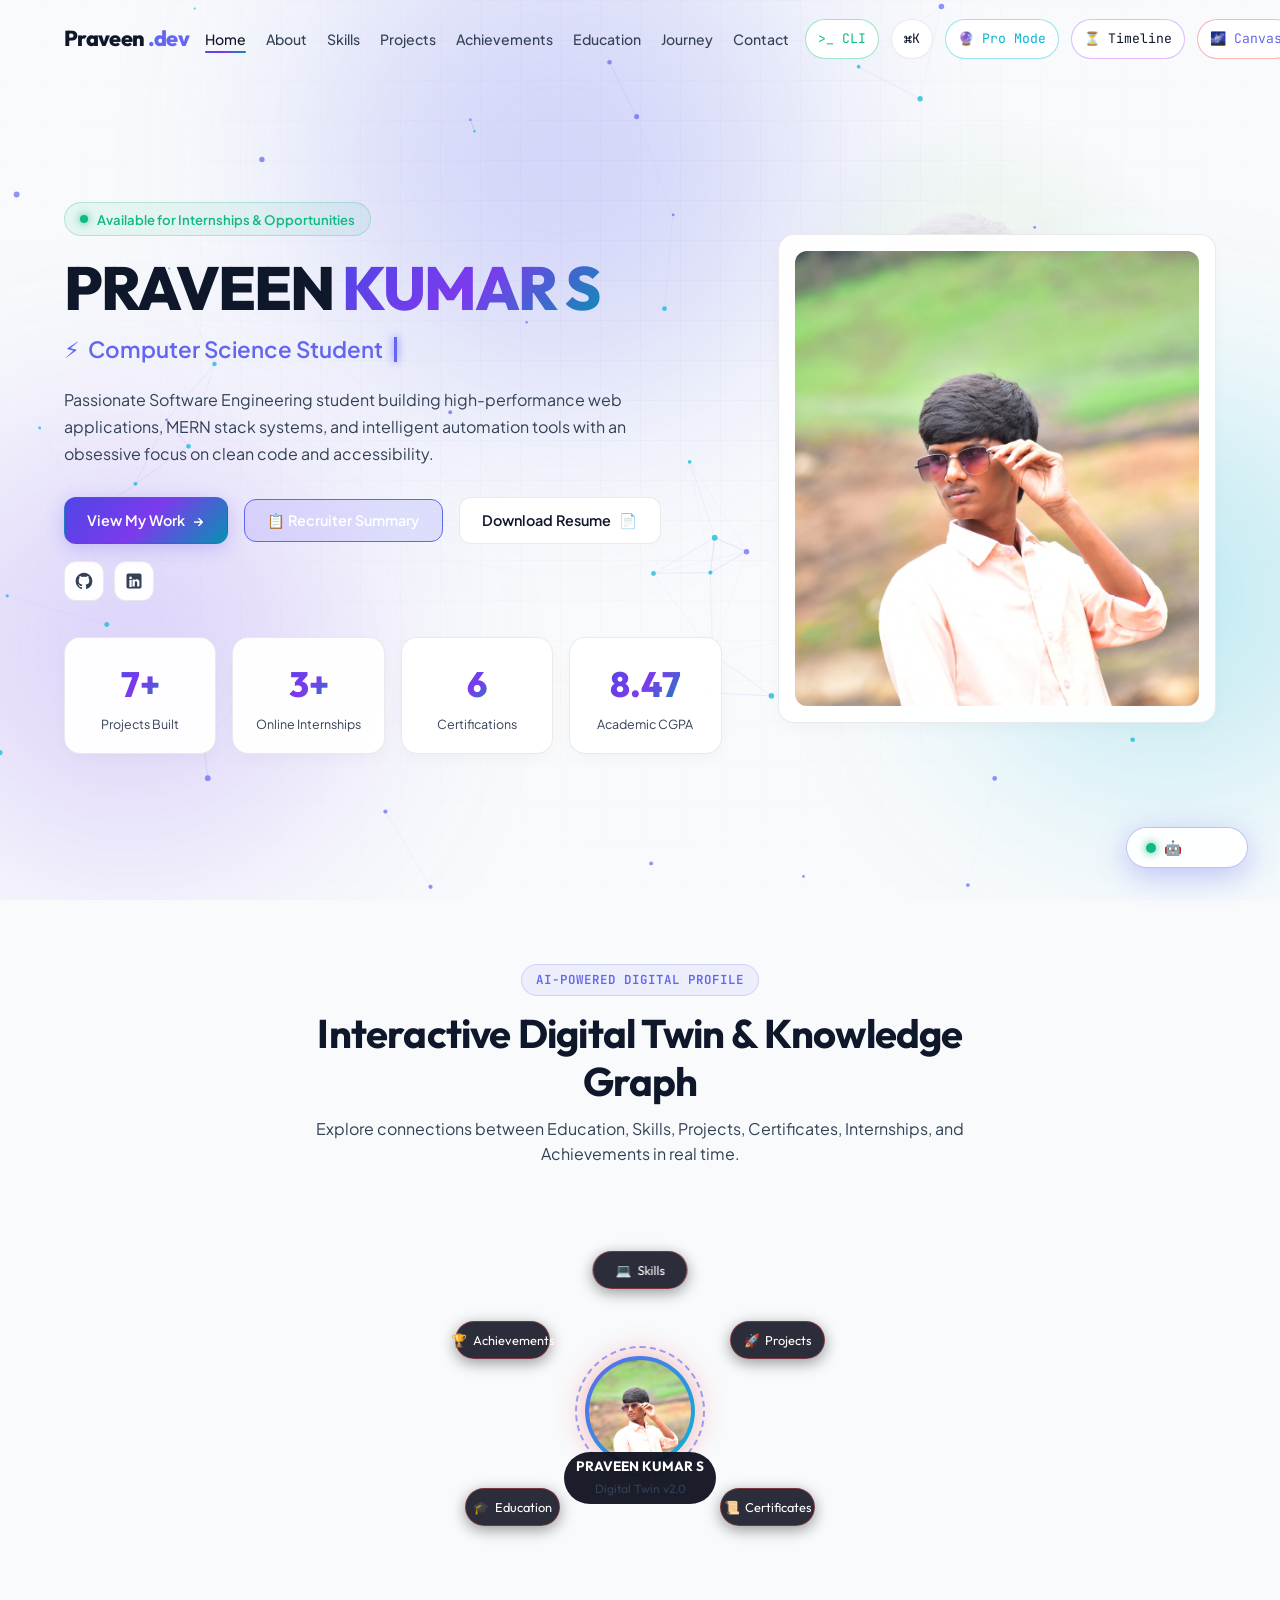
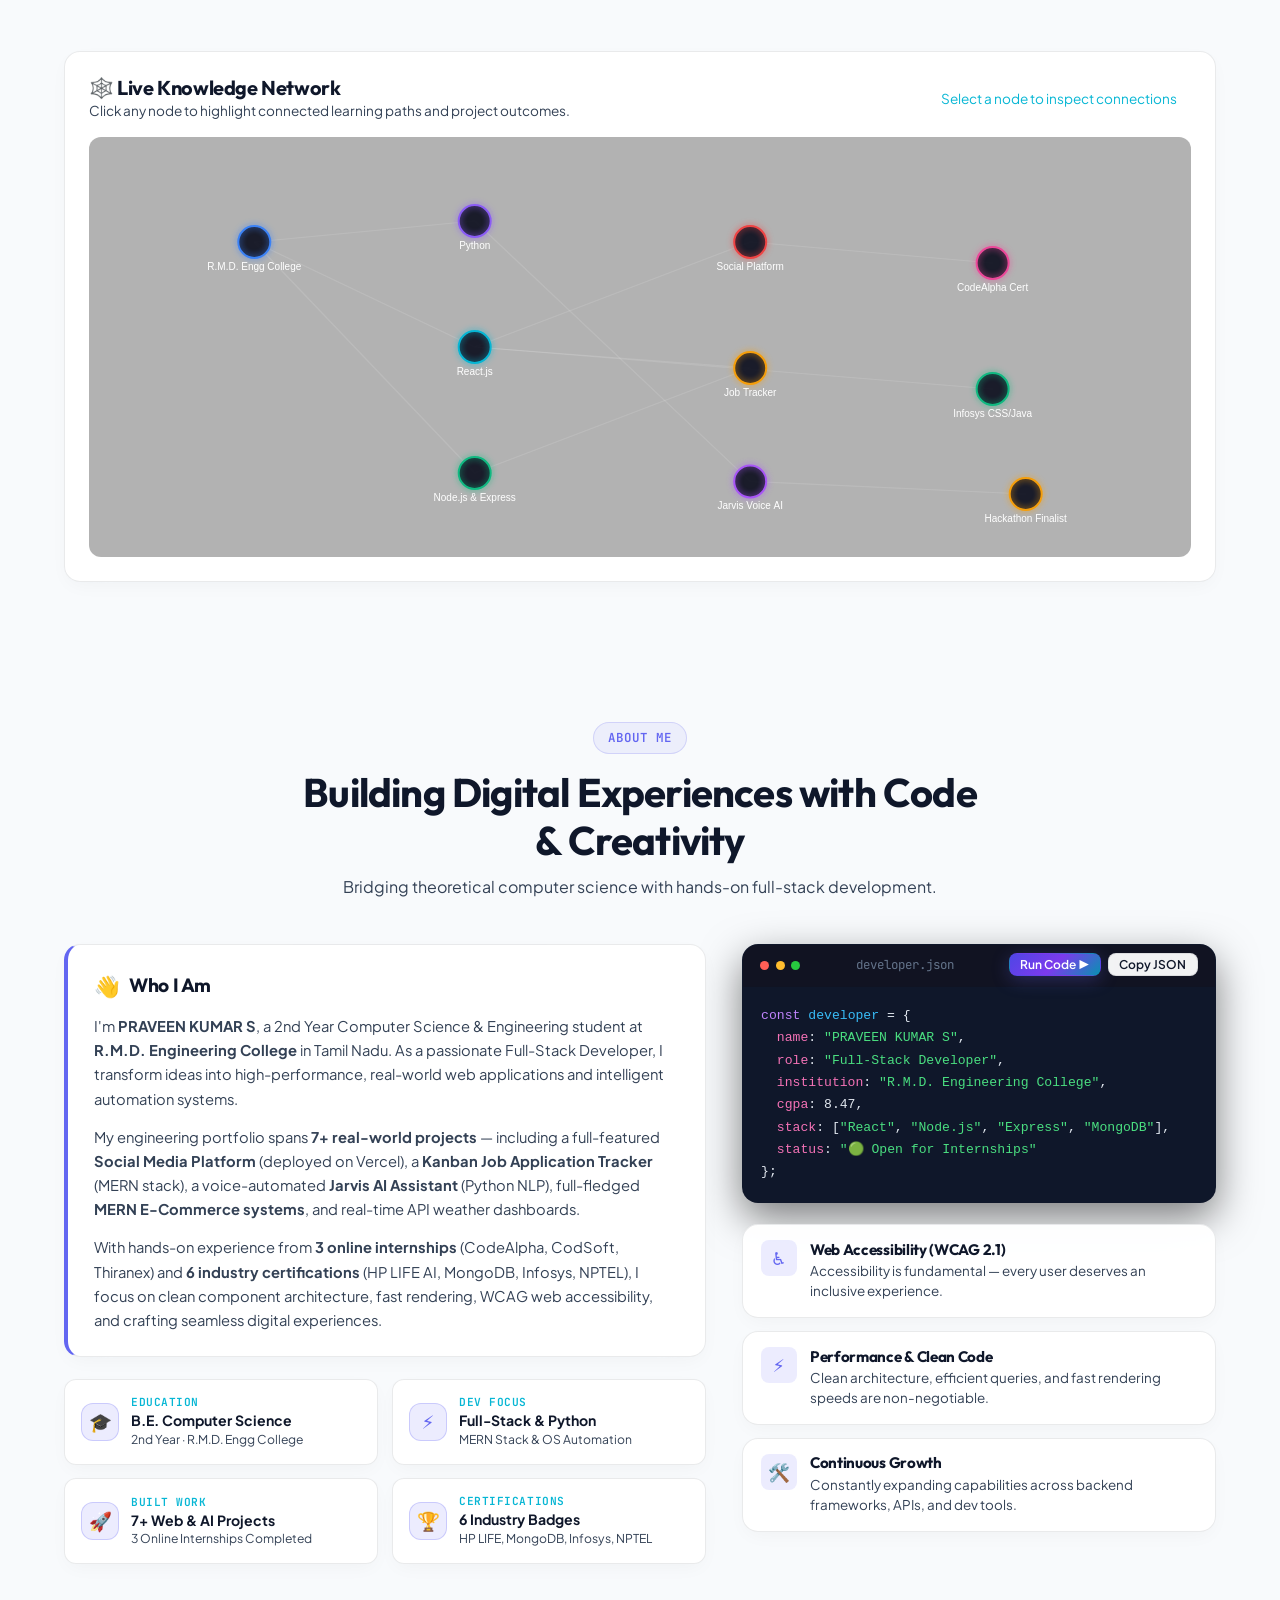
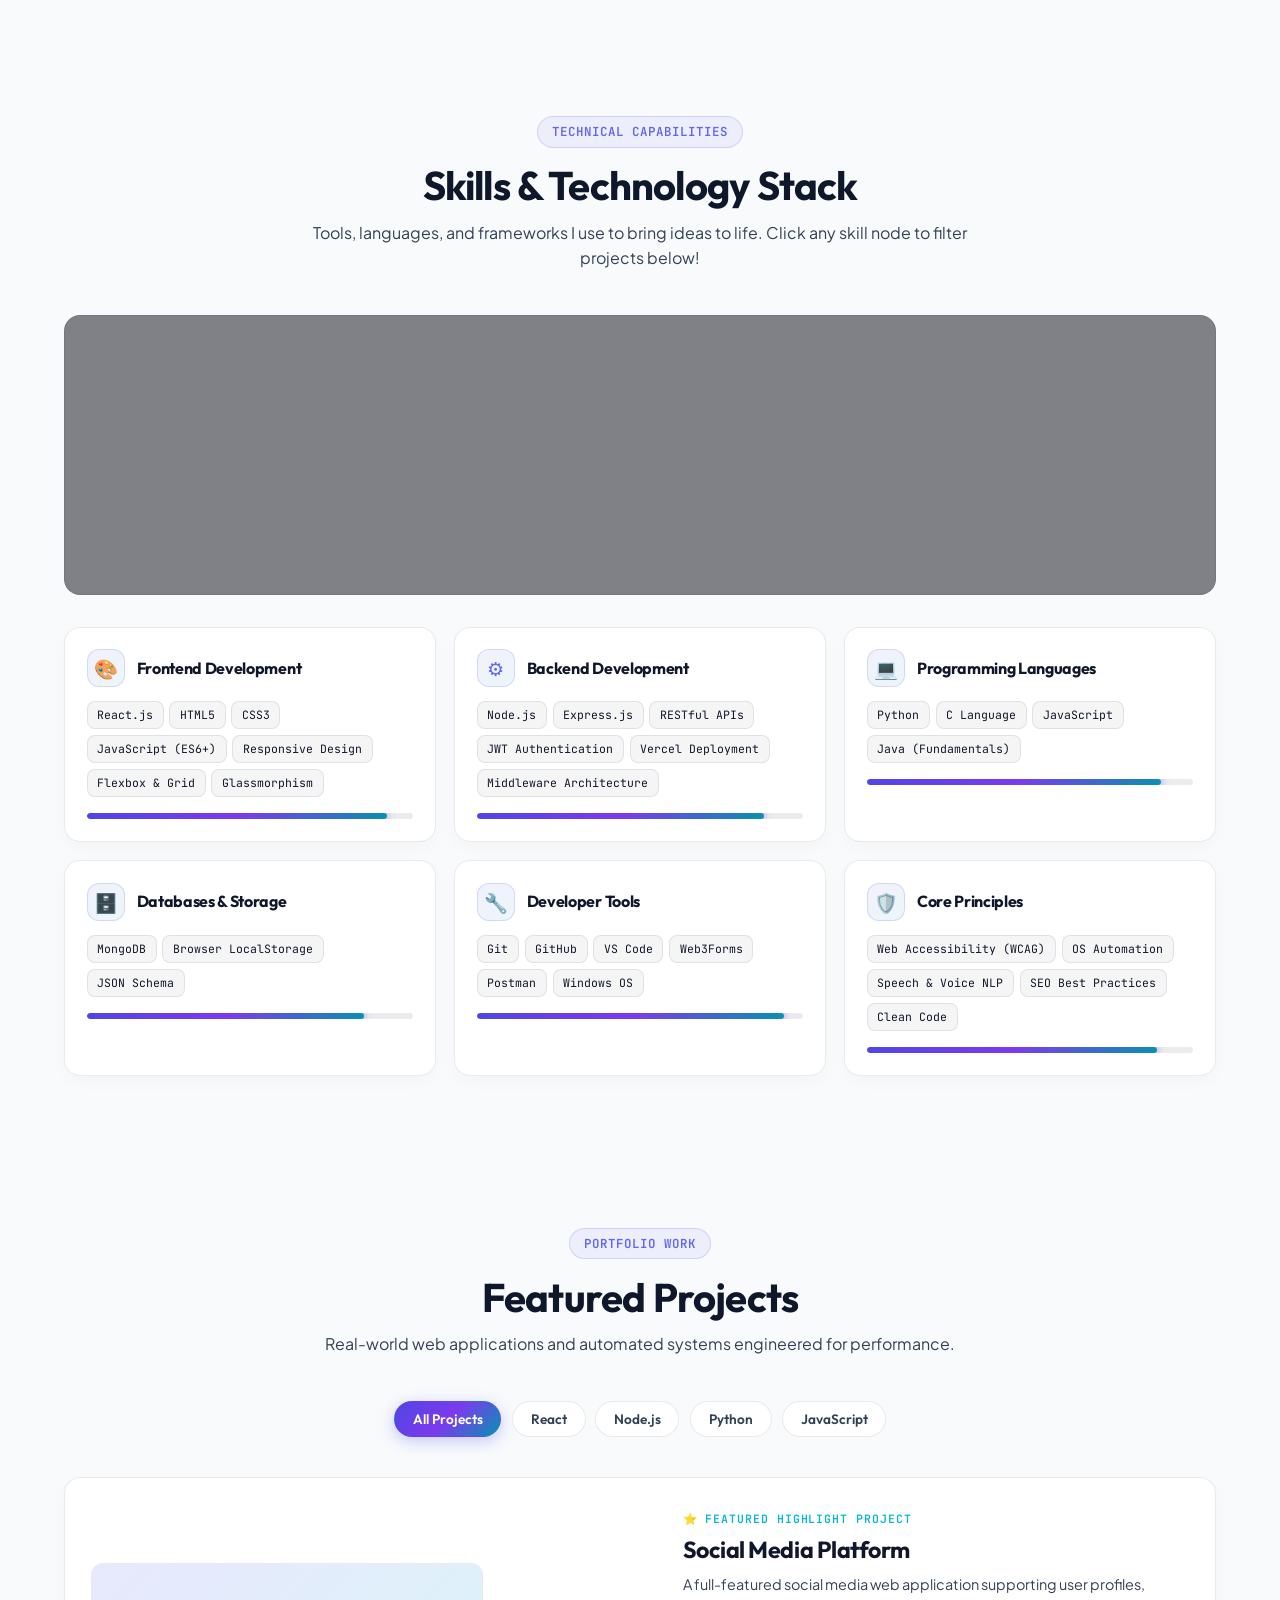
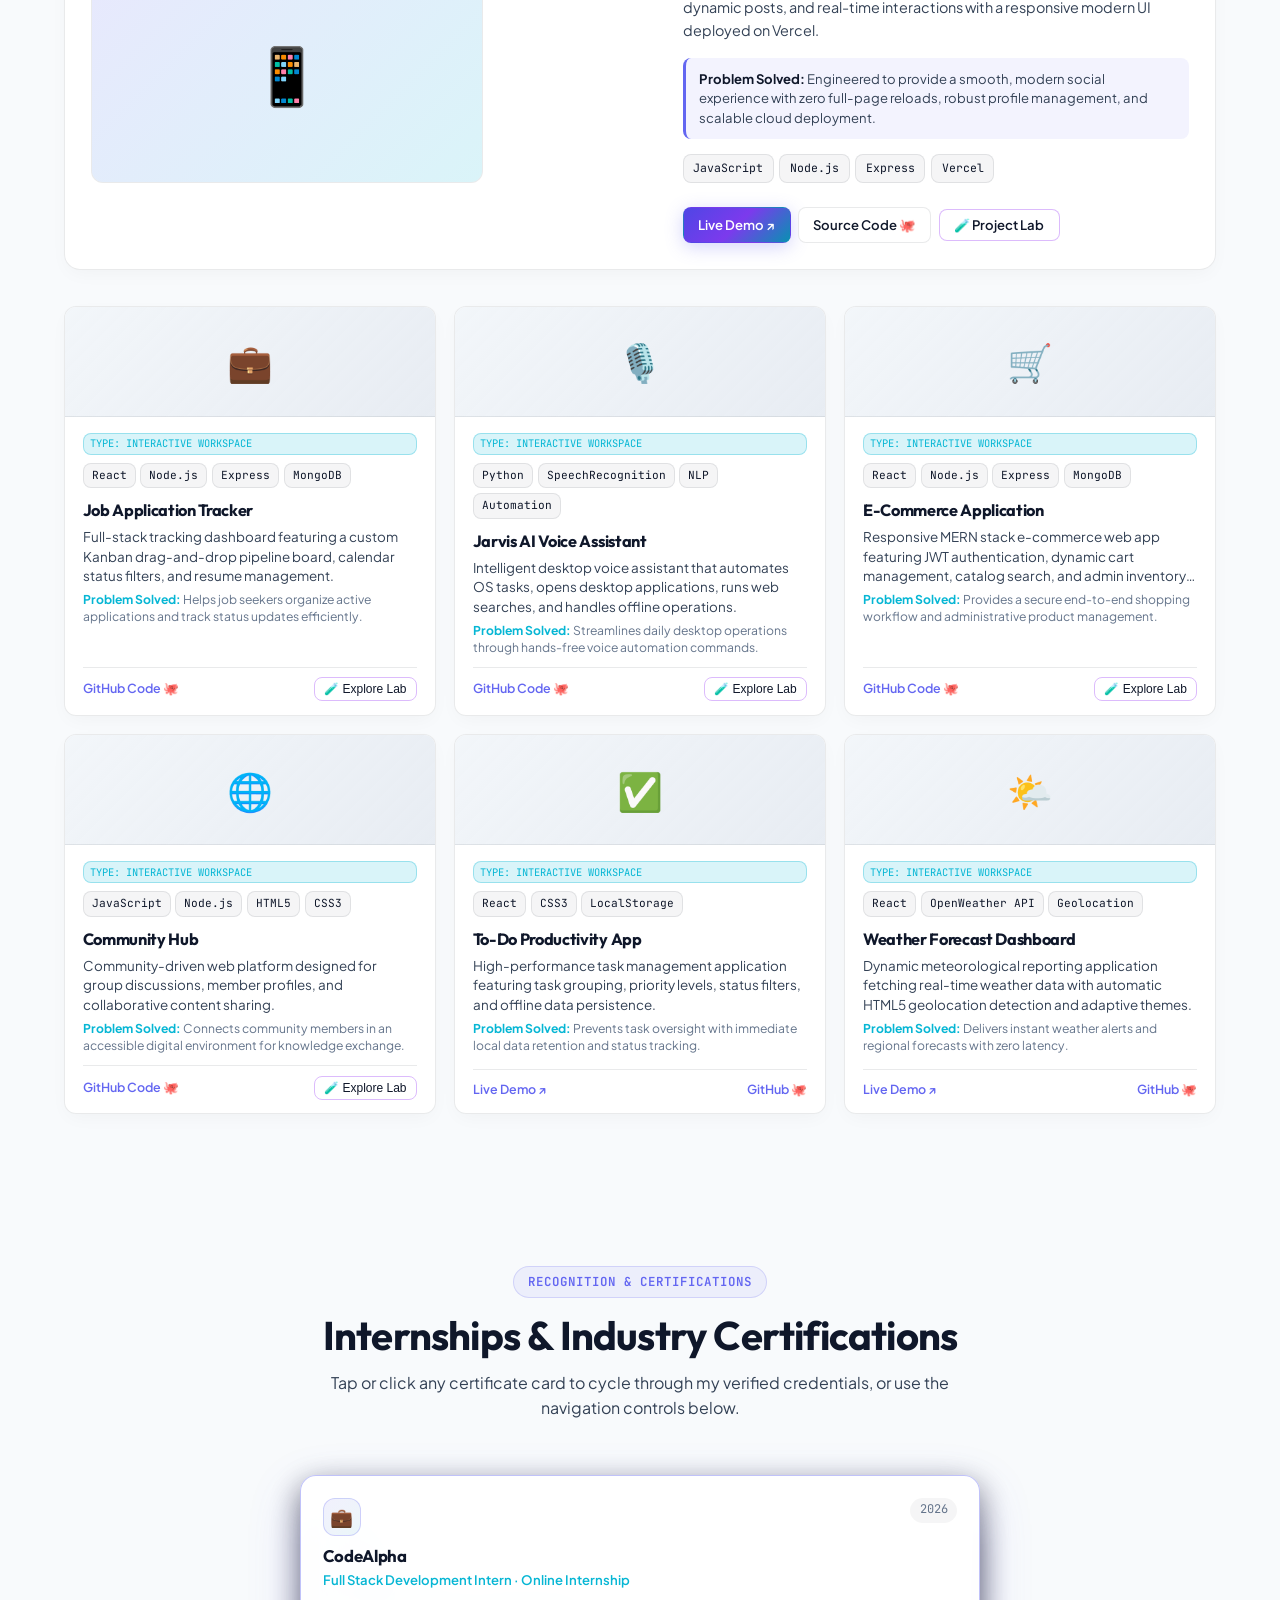
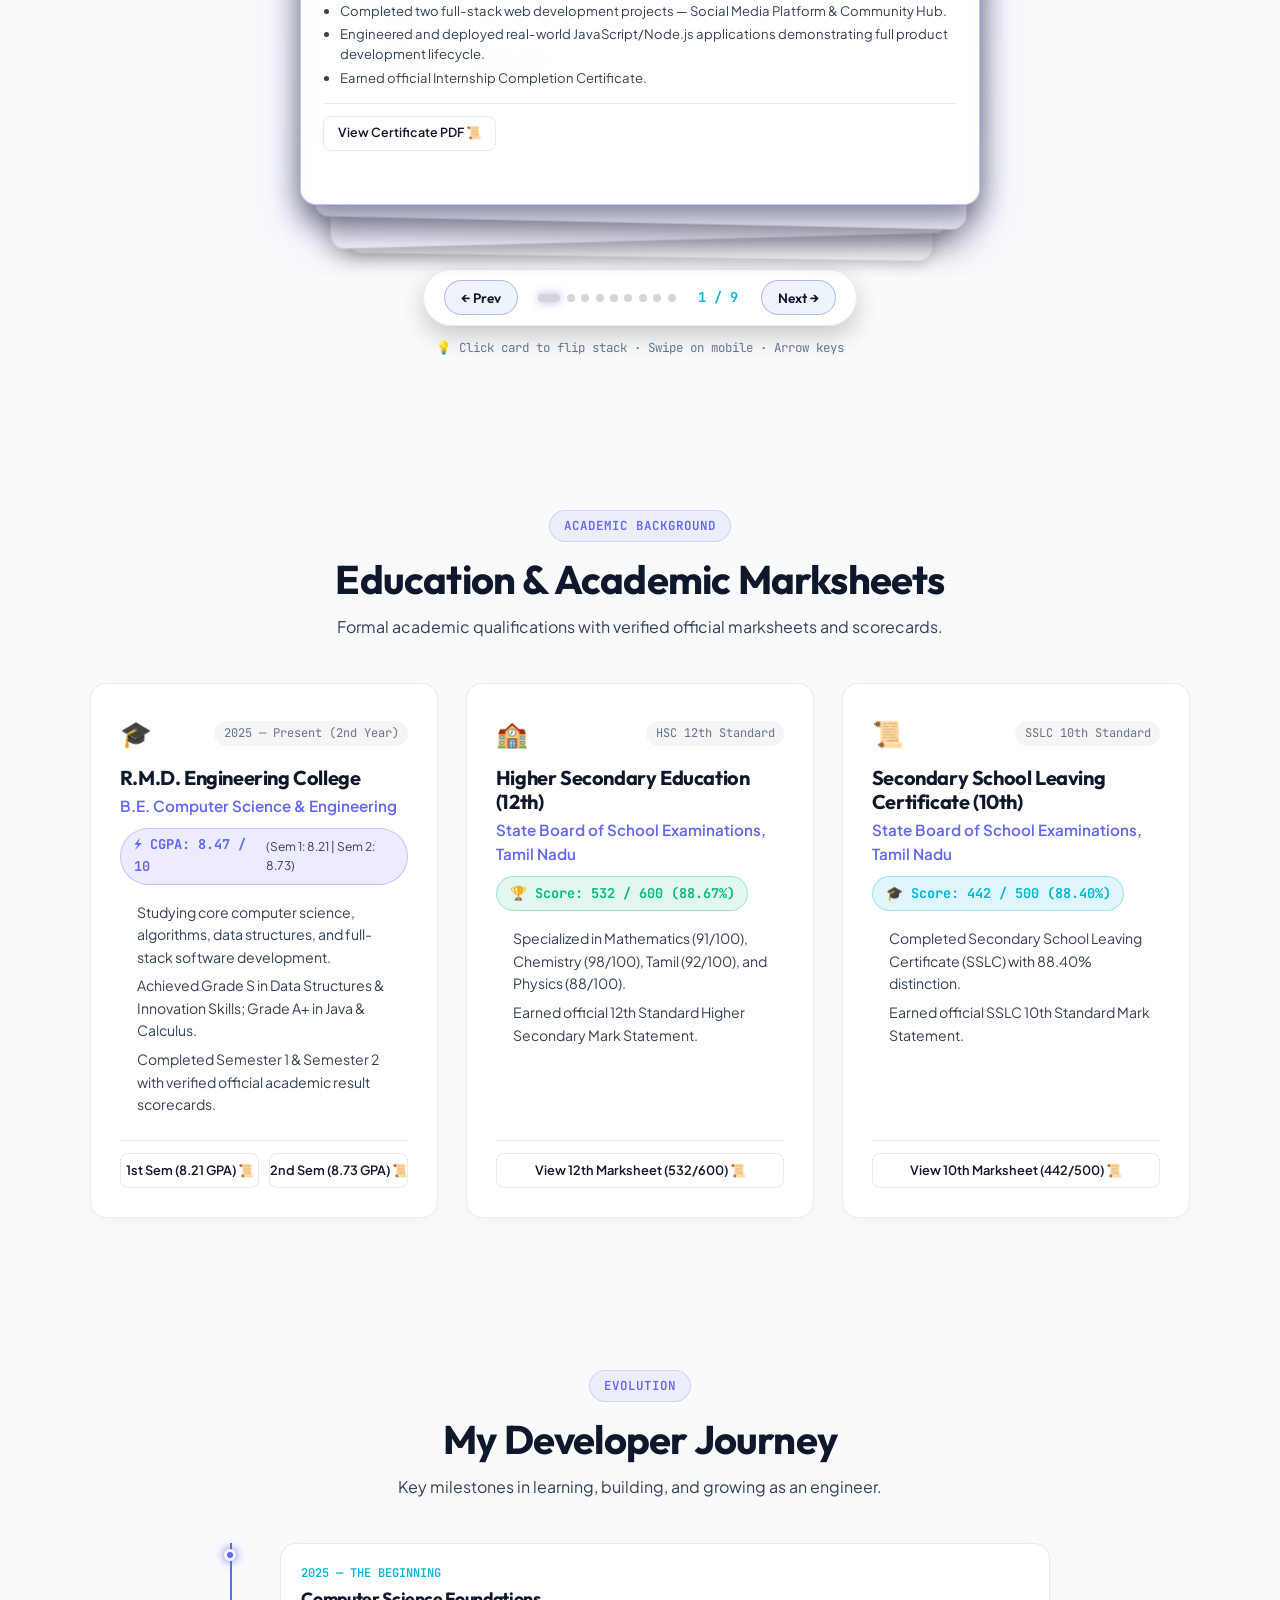
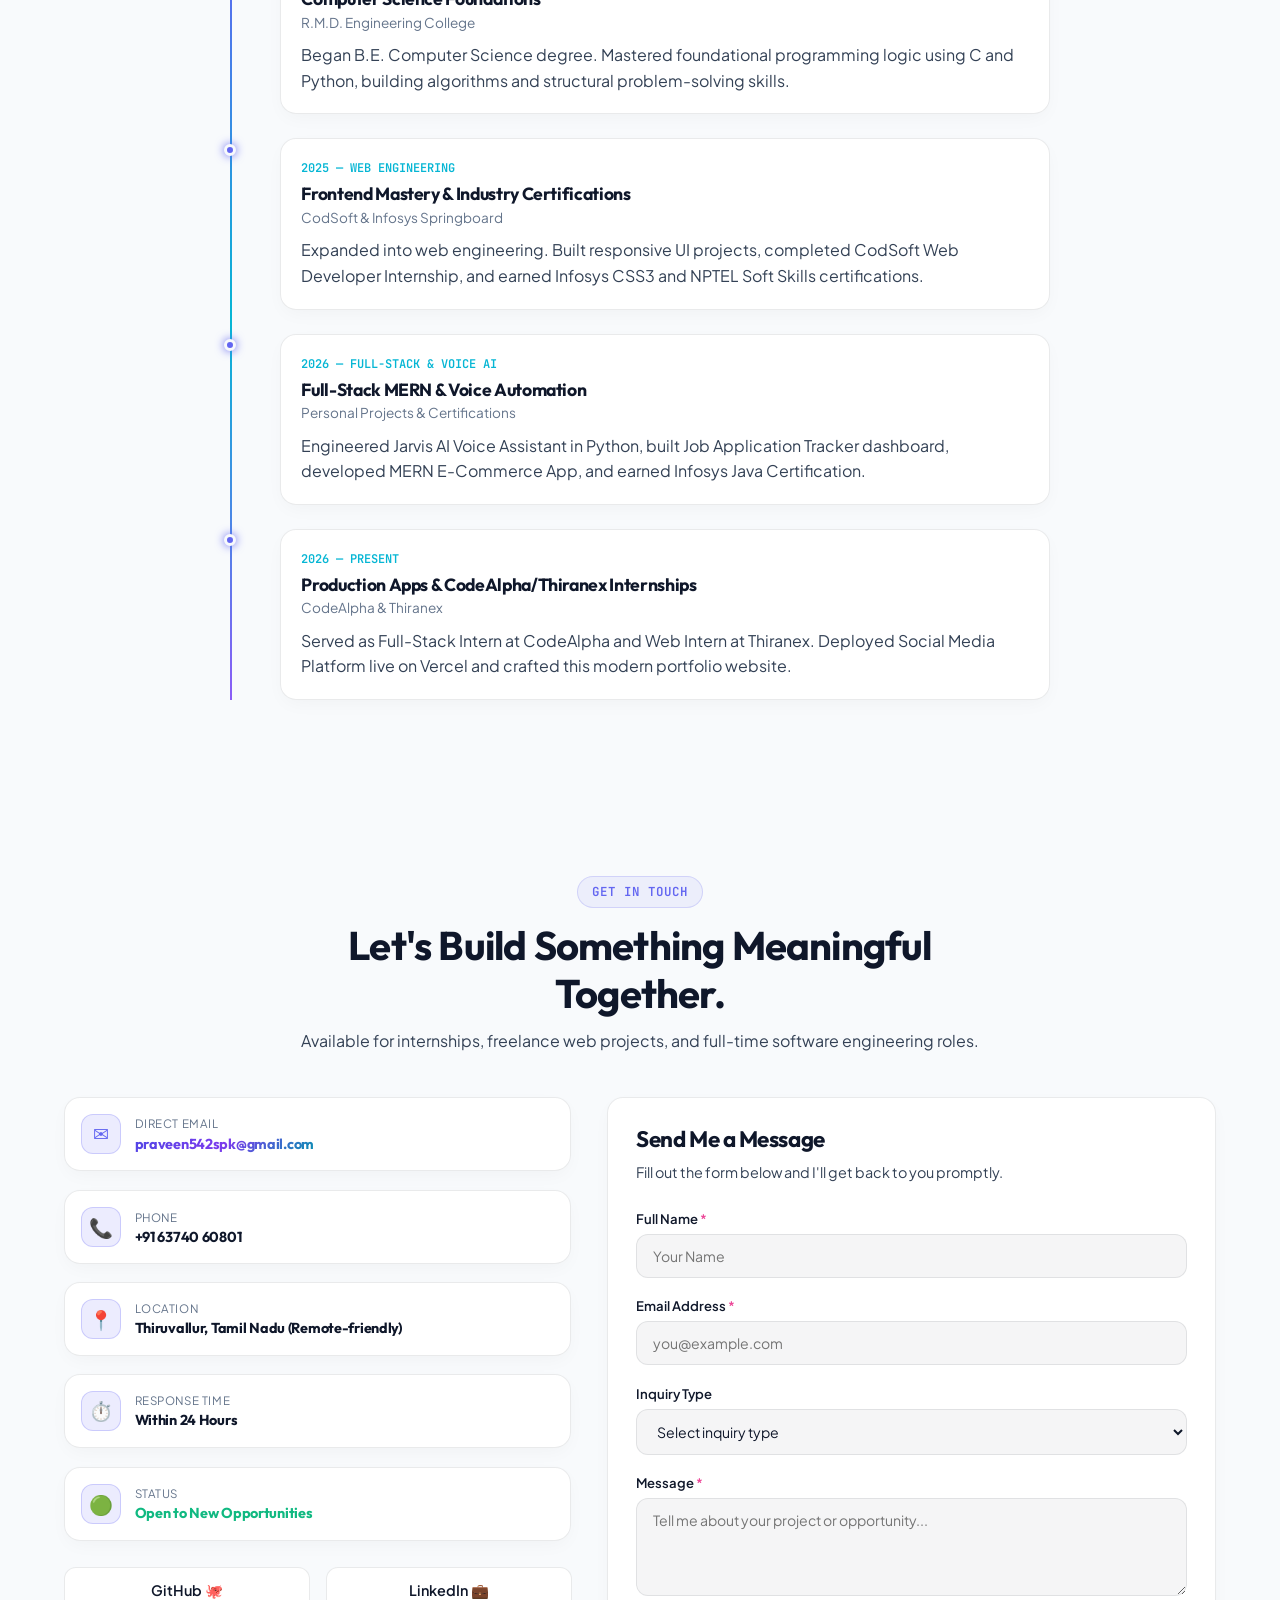
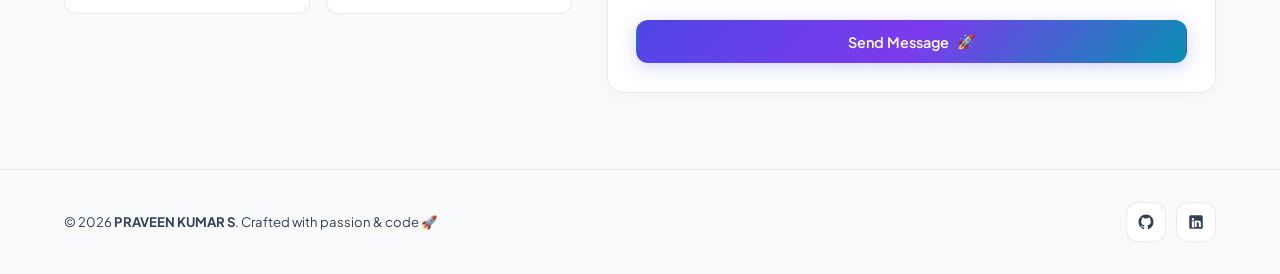
==== commit e0b6410a: "feat: implement Advanced Experimental Interaction Layer across all 15 modules" ====
--- a/index.html
+++ b/index.html
@@ -36,7 +36,7 @@
   <link href="https://fonts.googleapis.com/css2?family=Outfit:wght@400;500;600;700;800&family=Plus+Jakarta+Sans:wght@400;500;600;700&family=JetBrains+Mono:wght@400;500;600&display=swap" rel="stylesheet" />
 
   <!-- Main Stylesheet -->
-  <link rel="stylesheet" href="css/style.css?v=28.0" />
+  <link rel="stylesheet" href="css/style.css?v=29.0" />
 
   <!-- Pre-render theme check -->
   <script>
@@ -106,8 +106,12 @@
       </nav>
 
       <div class="nav-controls">
-        <button id="cli-trigger-btn" class="theme-toggle" aria-label="Terminal CLI Mode (Ctrl+Shift+T)" title="Terminal CLI Mode (Ctrl+Shift+T)" style="font-size:0.85rem; font-family:var(--font-mono); width:auto; padding:0.4rem 0.75rem; border-radius:var(--radius-full); color:var(--accent-emerald); border-color:rgba(16, 185, 129, 0.4);">&gt;_ CLI</button>
-        <button id="cmd-trigger-btn" class="theme-toggle" aria-label="Command Palette (Ctrl+K)" title="Quick Search &amp; Commands (Ctrl+K)" style="font-size:0.85rem; font-family:var(--font-mono); width:auto; padding:0.4rem 0.75rem; border-radius:var(--radius-full);">⌘K</button>
+        <button id="cli-trigger-btn" class="theme-toggle" aria-label="Terminal CLI Mode (Ctrl+Shift+T)" title="Terminal CLI Mode (Ctrl+Shift+T)" style="font-size:0.82rem; font-family:var(--font-mono); width:auto; padding:0.4rem 0.75rem; border-radius:var(--radius-full); color:var(--accent-emerald); border-color:rgba(16, 185, 129, 0.4);">&gt;_ CLI</button>
+        <button id="cmd-trigger-btn" class="theme-toggle" aria-label="Command Palette (Ctrl+K)" title="Quick Search &amp; Commands (Ctrl+K)" style="font-size:0.82rem; font-family:var(--font-mono); width:auto; padding:0.4rem 0.75rem; border-radius:var(--radius-full);">⌘K</button>
+        <button id="reality-mode-toggle-btn" class="theme-toggle" aria-label="Toggle Dual Reality Mode" title="Toggle Professional vs Experimental Reality" style="font-size:0.82rem; font-family:var(--font-mono); width:auto; padding:0.4rem 0.75rem; border-radius:var(--radius-full); color:var(--accent-cyan); border-color:rgba(6,182,212,0.4);">🔮 Pro Mode</button>
+        <button id="time-machine-toggle-btn" class="theme-toggle" aria-label="Time Machine Journey" title="Explore Development Journey by Year" style="font-size:0.82rem; font-family:var(--font-mono); width:auto; padding:0.4rem 0.75rem; border-radius:var(--radius-full); color:var(--accent-purple); border-color:rgba(168,85,247,0.4);">⏳ Timeline</button>
+        <button id="infinite-canvas-btn" class="theme-toggle" aria-label="Infinite Spatial Canvas" title="Explore Infinite Zoomable Canvas" style="font-size:0.82rem; font-family:var(--font-mono); width:auto; padding:0.4rem 0.75rem; border-radius:var(--radius-full); color:var(--accent-primary); border-color:rgba(239,68,68,0.4);">🌌 Canvas</button>
+        <button id="xray-mode-btn" class="theme-toggle" aria-label="Toggle X-Ray Mode" title="Toggle Developer X-Ray Inspection" style="font-size:0.82rem; font-family:var(--font-mono); width:auto; padding:0.4rem 0.75rem; border-radius:var(--radius-full); color:var(--accent-emerald); border-color:rgba(16,185,129,0.4);">⚡ X-Ray</button>
         <button id="theme-toggle-btn" class="theme-toggle" aria-label="Switch theme">☀️</button>
         <a href="resume.html?v=2.0" target="_blank" class="btn btn-outline btn-sm" style="padding:0.5rem 1.1rem; font-size:0.88rem;">CV / Resume ↗</a>
         <button id="mobile-menu-btn" class="mobile-menu-btn" aria-label="Toggle navigation menu" aria-expanded="false">☰</button>
@@ -1507,9 +1511,91 @@
     <div id="explore-node-card-preview" class="explore-node-preview glass-card" style="display:none;"></div>
   </div>
 
+  <!-- Feature 4: Time Machine Floating Journey Controller -->
+  <div id="time-machine-bar" class="time-machine-bar glass-card" style="display:none;">
+    <div style="font-size:0.8rem; font-family:var(--font-heading); color:var(--accent-purple); display:flex; align-items:center; gap:0.4rem; margin-bottom:0.4rem;">
+      <span>⏳ Time Machine Timeline</span>
+      <span id="time-machine-year-label" style="color:#fff; font-weight:700; background:rgba(168,85,247,0.2); padding:0.1rem 0.5rem; border-radius:var(--radius-full); border:1px solid rgba(168,85,247,0.4);">2026 (All Records)</span>
+    </div>
+    <div style="display:flex; gap:0.5rem; align-items:center;">
+      <button class="btn btn-outline btn-sm tm-year-btn" data-year="2024">2024</button>
+      <button class="btn btn-outline btn-sm tm-year-btn" data-year="2025">2025</button>
+      <button class="btn btn-outline btn-sm tm-year-btn active" data-year="2026">2026</button>
+      <button id="tm-close-btn" class="modal-close-btn" style="width:24px; height:24px; font-size:0.75rem;" title="Close Time Machine">✕</button>
+    </div>
+  </div>
+
+  <!-- Feature 1: Infinite Spatial Canvas Overlay -->
+  <div id="infinite-canvas-overlay" class="infinite-canvas-overlay" aria-hidden="true">
+    <div class="infinite-canvas-controls">
+      <div style="display:flex; align-items:center; gap:0.5rem;">
+        <span style="font-size:1.2rem;">🌌</span>
+        <div>
+          <h4 style="font-size:0.95rem; font-family:var(--font-heading); color:#fff; margin:0;">Infinite Zoomable Canvas</h4>
+          <p style="font-size:0.7rem; color:var(--text-muted); margin:0;">Drag canvas to pan • Scroll wheel to zoom in/out</p>
+        </div>
+      </div>
+      <div style="display:flex; gap:0.5rem; align-items:center;">
+        <button id="canvas-zoom-in" class="btn btn-outline btn-sm">🔍 +</button>
+        <button id="canvas-zoom-out" class="btn btn-outline btn-sm">🔍 -</button>
+        <button id="canvas-zoom-reset" class="btn btn-outline btn-sm">🎯 Center</button>
+        <button id="infinite-canvas-close-btn" class="btn btn-primary btn-sm">Exit Explore Mode ✕</button>
+      </div>
+    </div>
+    <div id="infinite-canvas-viewport" class="infinite-canvas-viewport">
+      <div id="infinite-canvas-world" class="infinite-canvas-world">
+        <!-- Spatial Nodes will be rendered here dynamically -->
+      </div>
+    </div>
+  </div>
+
+  <!-- Feature 7: Portfolio Story Engine Modal -->
+  <div id="story-engine-overlay" class="custom-overlay" aria-hidden="true">
+    <div class="custom-modal-dialog" style="max-width: 680px;">
+      <div style="display:flex; justify-content:space-between; align-items:center; border-bottom:1px solid var(--border-color); padding-bottom:1rem; margin-bottom:1.25rem;">
+        <div style="display:flex; align-items:center; gap:0.5rem;">
+          <span style="font-size:1.3rem;">📖</span>
+          <h3 id="story-engine-title" style="font-size:1.2rem; font-family:var(--font-heading); color:#fff; margin:0;">Portfolio Story Pipeline</h3>
+        </div>
+        <button id="story-engine-close-btn" class="modal-close-btn">✕</button>
+      </div>
+      <div id="story-engine-content" style="display:flex; flex-direction:column; gap:1rem;">
+        <!-- Story steps rendered dynamically -->
+      </div>
+    </div>
+  </div>
+
+  <!-- Feature 8: Trace Any Skill Modal -->
+  <div id="trace-skill-overlay" class="custom-overlay" aria-hidden="true">
+    <div class="custom-modal-dialog" style="max-width: 780px;">
+      <div style="display:flex; justify-content:space-between; align-items:center; border-bottom:1px solid var(--border-color); padding-bottom:1rem; margin-bottom:1.25rem;">
+        <div style="display:flex; align-items:center; gap:0.5rem;">
+          <span style="font-size:1.3rem;">📍</span>
+          <h3 id="trace-skill-title" style="font-size:1.2rem; font-family:var(--font-heading); color:#fff; margin:0;">Trace Skill Journey</h3>
+        </div>
+        <button id="trace-skill-close-btn" class="modal-close-btn">✕</button>
+      </div>
+      <div class="skill-trace-buttons" style="display: flex; gap: 0.5rem; flex-wrap: wrap; margin-bottom: 1.25rem;">
+        <button class="btn btn-outline btn-sm skill-trace-modal-btn active" data-skill="python">🐍 Python</button>
+        <button class="btn btn-outline btn-sm skill-trace-modal-btn" data-skill="react">⚛️ React</button>
+        <button class="btn btn-outline btn-sm skill-trace-modal-btn" data-skill="java">☕ Java</button>
+        <button class="btn btn-outline btn-sm skill-trace-modal-btn" data-skill="sql">🗄️ SQL</button>
+        <button class="btn btn-outline btn-sm skill-trace-modal-btn" data-skill="javascript">🟨 JavaScript</button>
+      </div>
+      <div id="trace-skill-stepper-modal" style="display:grid; grid-template-columns:repeat(auto-fit, minmax(220px, 1fr)); gap:1rem;">
+        <!-- Dynamically rendered steps -->
+      </div>
+    </div>
+  </div>
+
+  <!-- Feature 10: "Break The Website" Floating Reset Button -->
+  <button id="break-layout-reset-btn" class="btn btn-primary" style="display:none; position:fixed; bottom:2rem; right:2rem; z-index:12500; box-shadow:0 10px 30px rgba(239,68,68,0.5);">
+    🔄 Reset Layout
+  </button>
+
   <!-- Floating Back to Top Button -->
   <button id="back-to-top" aria-label="Back to top" title="Back to top">↑</button>
 
-  <script src="js/main.js?v=28.0"></script>
+  <script src="js/main.js?v=29.0"></script>
 </body>
 </html>
--- a/css/style.css
+++ b/css/style.css
@@ -3348,4 +3348,163 @@
   padding: 0.15rem 0.5rem;
   border-radius: var(--radius-full);
   margin-left: 0.5rem;
-}+}
+
+/* ==========================================================================
+   ADVANCED EXPERIMENTAL INTERACTION LAYER STYLES
+   ========================================================================== */
+
+/* Dual Reality Modes */
+body.experimental-mode {
+  --surface-color: rgba(20, 24, 45, 0.75);
+  --border-color: rgba(239, 68, 68, 0.35);
+  --accent-glow: 0 0 25px rgba(239, 68, 68, 0.4);
+}
+
+body.experimental-mode .glass-card {
+  box-shadow: 0 10px 30px rgba(239, 68, 68, 0.12);
+  border-color: rgba(239, 68, 68, 0.4);
+}
+
+/* Infinite Canvas Overlay & World */
+.infinite-canvas-overlay {
+  position: fixed;
+  top: 0;
+  left: 0;
+  width: 100vw;
+  height: 100vh;
+  background: radial-gradient(circle at center, #0f1325 0%, #05060b 100%);
+  z-index: 11000;
+  display: none;
+  overflow: hidden;
+}
+
+.infinite-canvas-overlay.open {
+  display: block;
+}
+
+.infinite-canvas-controls {
+  position: absolute;
+  top: 1.25rem;
+  left: 1.5rem;
+  right: 1.5rem;
+  z-index: 12;
+  display: flex;
+  justify-content: space-between;
+  align-items: center;
+  background: rgba(15, 17, 32, 0.85);
+  backdrop-filter: blur(16px);
+  padding: 0.75rem 1.25rem;
+  border-radius: var(--radius-md);
+  border: 1px solid var(--border-color);
+}
+
+.infinite-canvas-viewport {
+  width: 100%;
+  height: 100%;
+  position: relative;
+  cursor: grab;
+}
+
+.infinite-canvas-viewport:active {
+  cursor: grabbing;
+}
+
+.infinite-canvas-world {
+  position: absolute;
+  top: 50%;
+  left: 50%;
+  width: 3000px;
+  height: 2000px;
+  transform-origin: center center;
+  background-image: radial-gradient(rgba(239, 68, 68, 0.15) 1px, transparent 1px);
+  background-size: 40px 40px;
+  transition: transform 0.05s ease-out;
+}
+
+.spatial-node-card {
+  position: absolute;
+  width: 340px;
+  padding: 1.5rem;
+  background: rgba(15, 17, 32, 0.92);
+  backdrop-filter: blur(12px);
+  border: 1px solid var(--border-hover);
+  border-radius: var(--radius-lg);
+  box-shadow: 0 15px 35px rgba(0,0,0,0.6);
+  transition: transform 0.3s cubic-bezier(0.16, 1, 0.3, 1), border-color 0.3s ease;
+}
+
+.spatial-node-card:hover {
+  border-color: var(--accent-cyan);
+  box-shadow: 0 0 25px rgba(6, 182, 212, 0.4);
+}
+
+/* Time Machine Floating Controller */
+.time-machine-bar {
+  position: fixed;
+  bottom: 2rem;
+  left: 50%;
+  transform: translateX(-50%);
+  z-index: 9800;
+  padding: 0.75rem 1.25rem;
+  border-radius: var(--radius-full);
+  background: rgba(15, 17, 32, 0.92);
+  backdrop-filter: blur(16px);
+  border: 1px solid rgba(168, 85, 247, 0.4);
+  box-shadow: 0 10px 30px rgba(0,0,0,0.6);
+  display: flex;
+  flex-direction: column;
+  align-items: center;
+}
+
+.tm-year-btn {
+  padding: 0.25rem 0.75rem;
+  font-size: 0.8rem;
+  border-radius: var(--radius-full);
+}
+
+.tm-year-btn.active {
+  background: var(--accent-purple);
+  color: #fff;
+  border-color: var(--accent-purple);
+}
+
+/* Developer X-Ray Mode Overlay Badges */
+.xray-badge {
+  position: absolute;
+  top: 0.5rem;
+  right: 0.5rem;
+  font-size: 0.65rem;
+  font-family: var(--font-mono);
+  background: rgba(16, 185, 129, 0.2);
+  color: var(--accent-emerald);
+  border: 1px solid rgba(16, 185, 129, 0.4);
+  padding: 0.15rem 0.5rem;
+  border-radius: var(--radius-sm);
+  pointer-events: none;
+  z-index: 20;
+  display: none;
+}
+
+body.xray-active .xray-badge {
+  display: block;
+}
+
+body.xray-active .glass-card {
+  border-style: dashed !important;
+  border-color: var(--accent-emerald) !important;
+}
+
+/* Break UI Draggable Floating Window Mode */
+body.break-ui-active .glass-card {
+  position: relative !important;
+  cursor: move !important;
+  z-index: 50;
+  user-select: none;
+}
+
+/* Magnetic Proximity Effect */
+.magnetic-active {
+  transition: transform 0.2s cubic-bezier(0.16, 1, 0.3, 1) !important;
+}
+
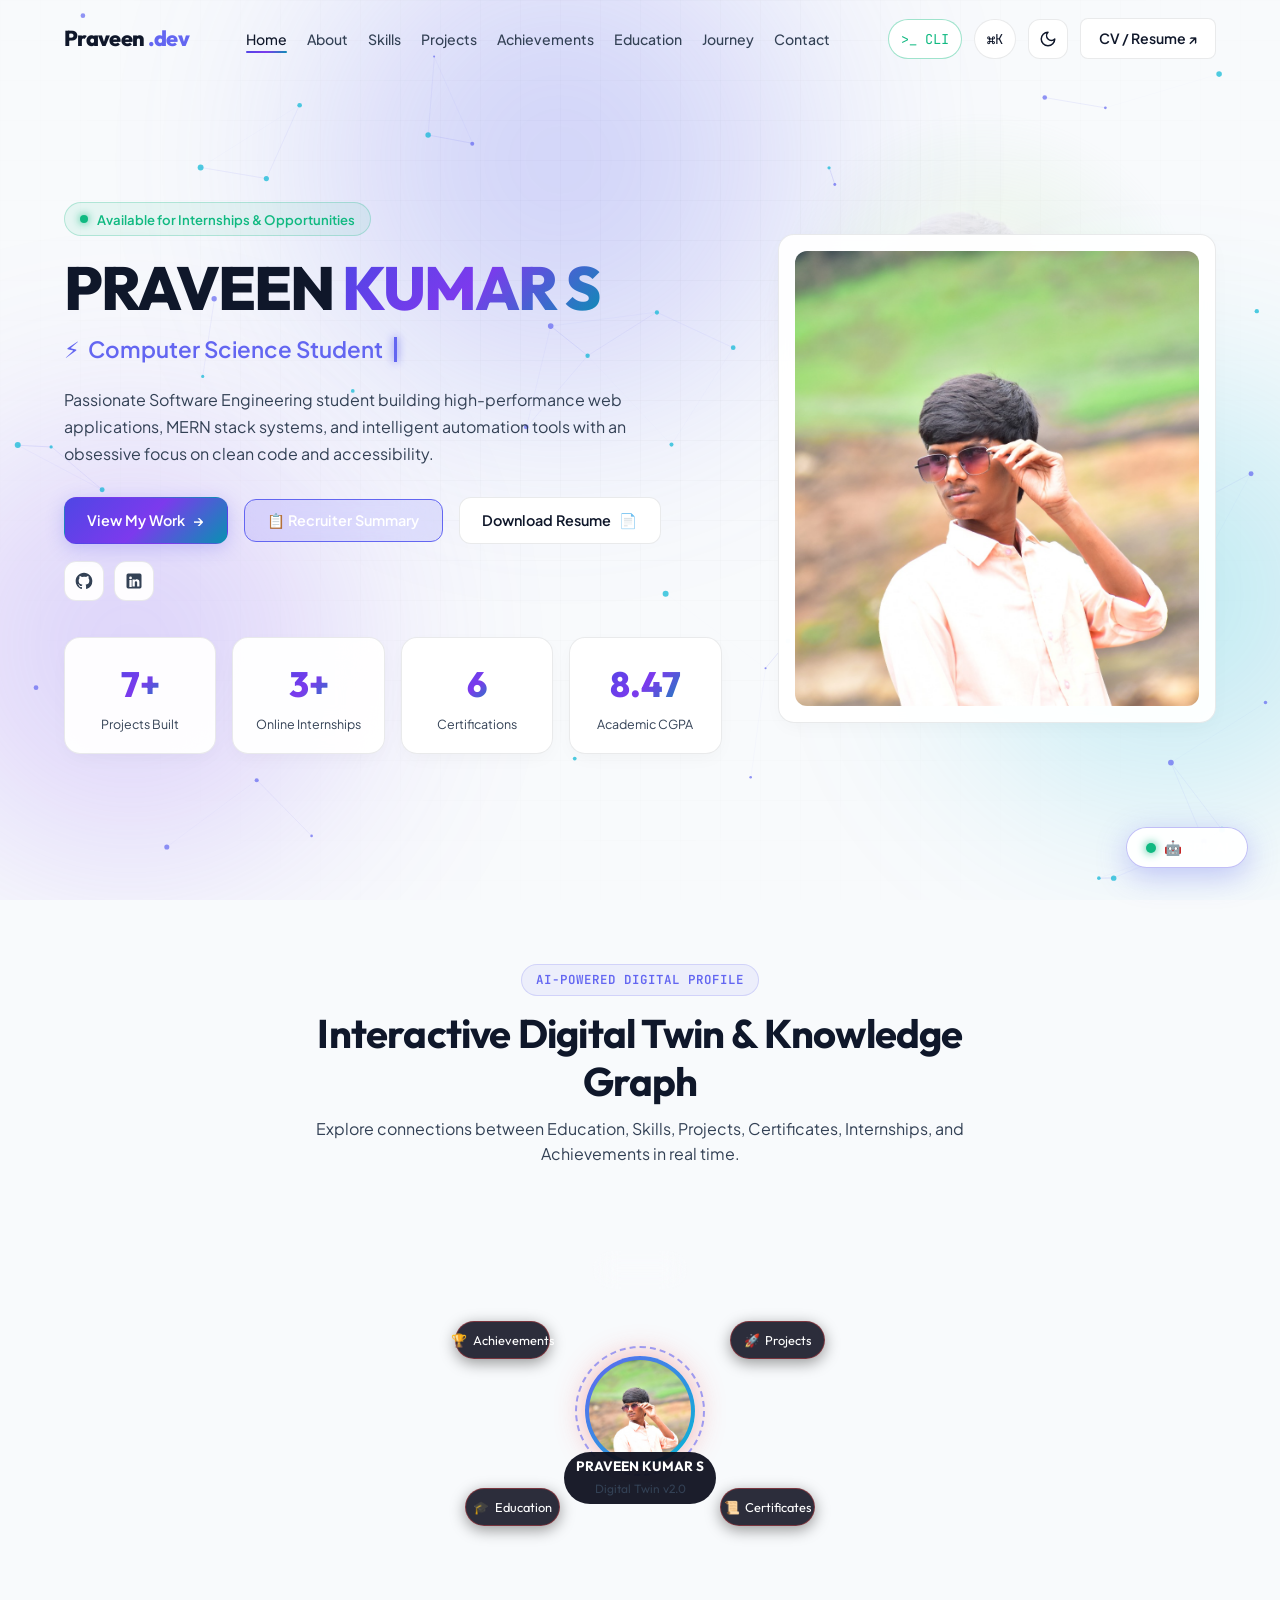
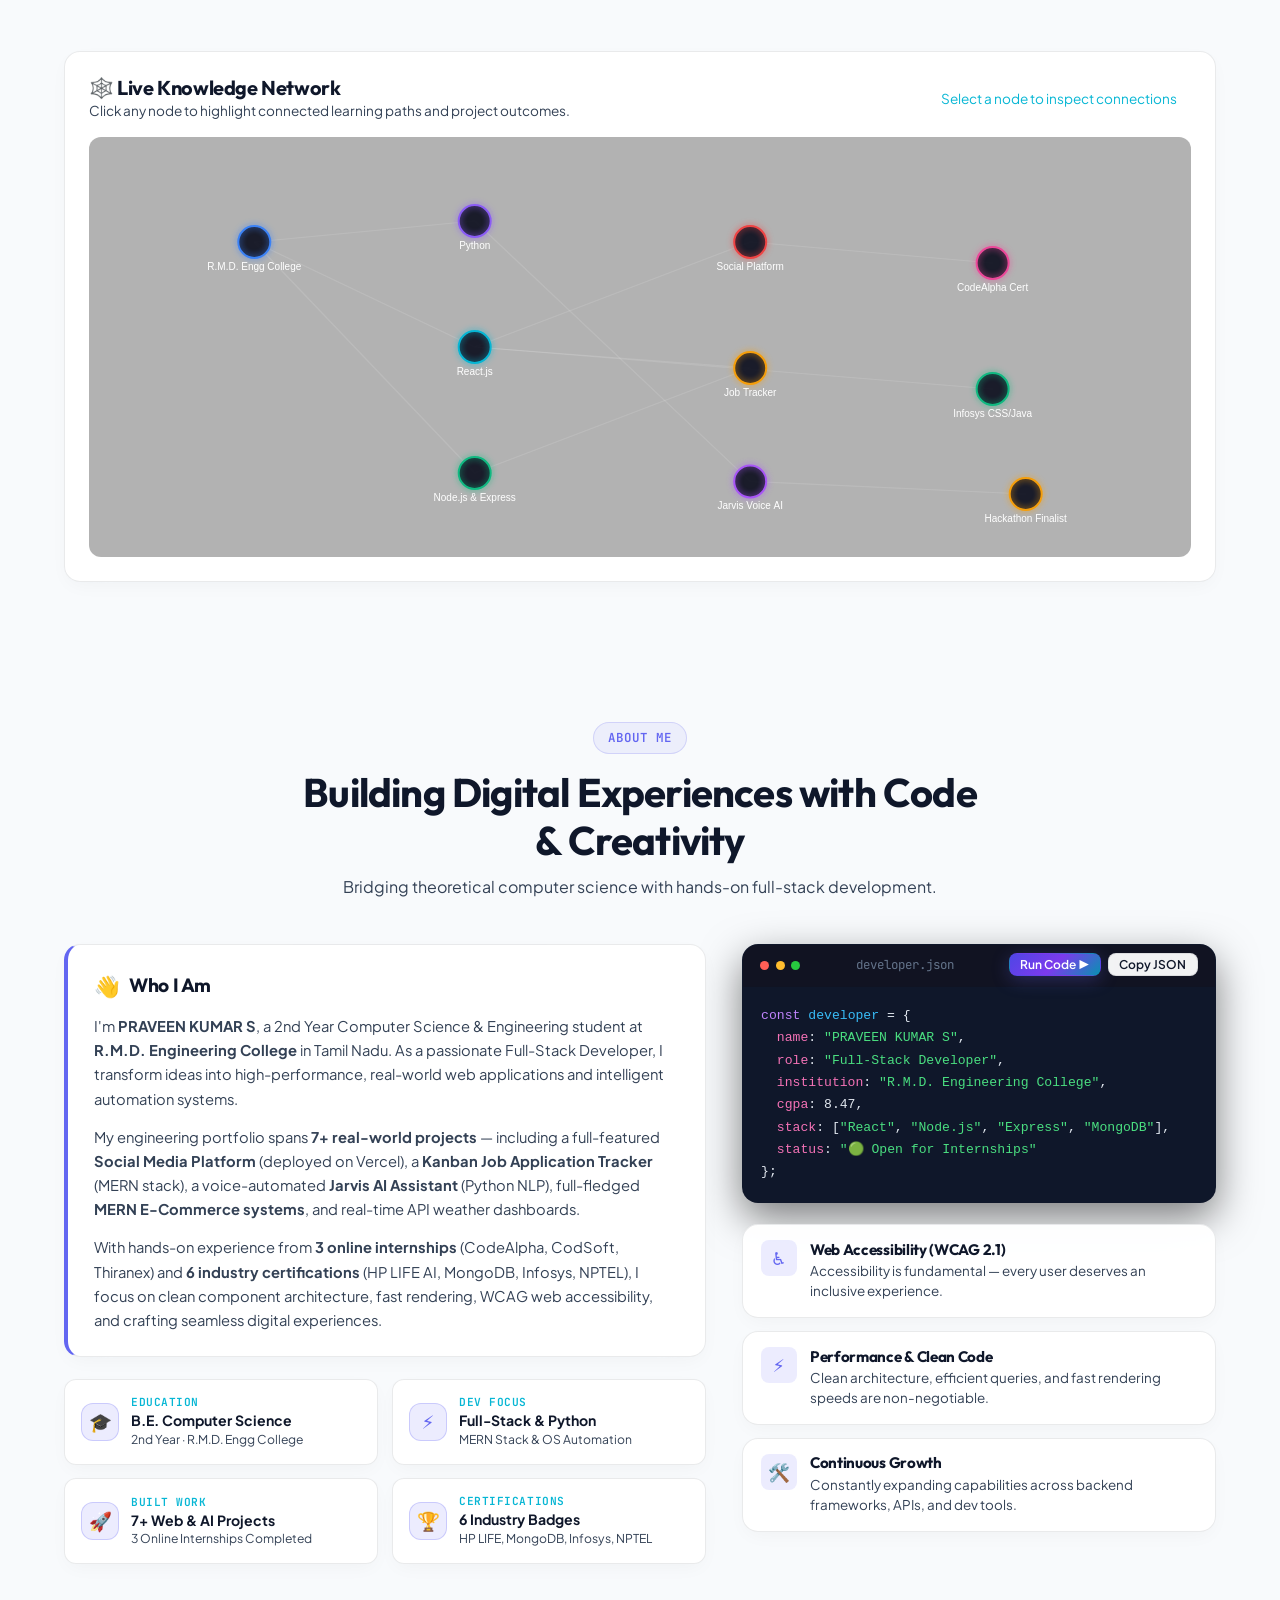
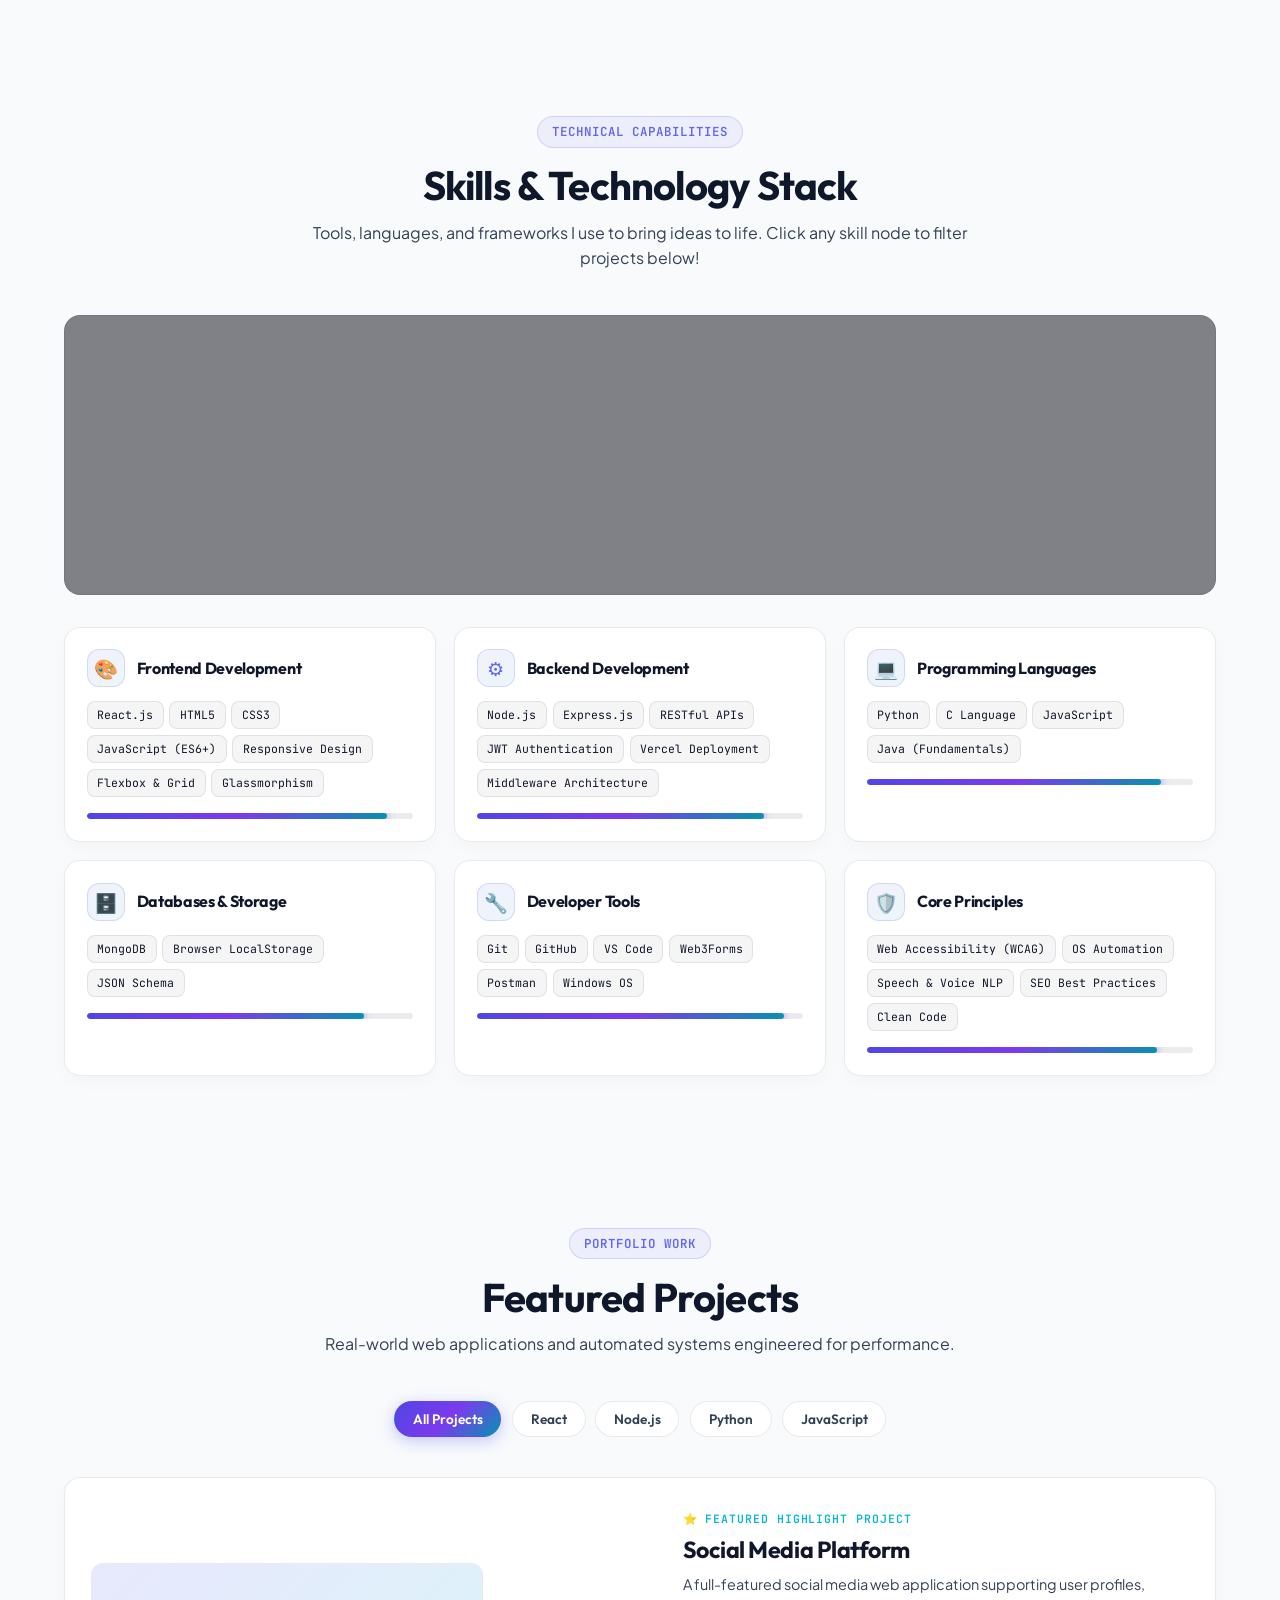
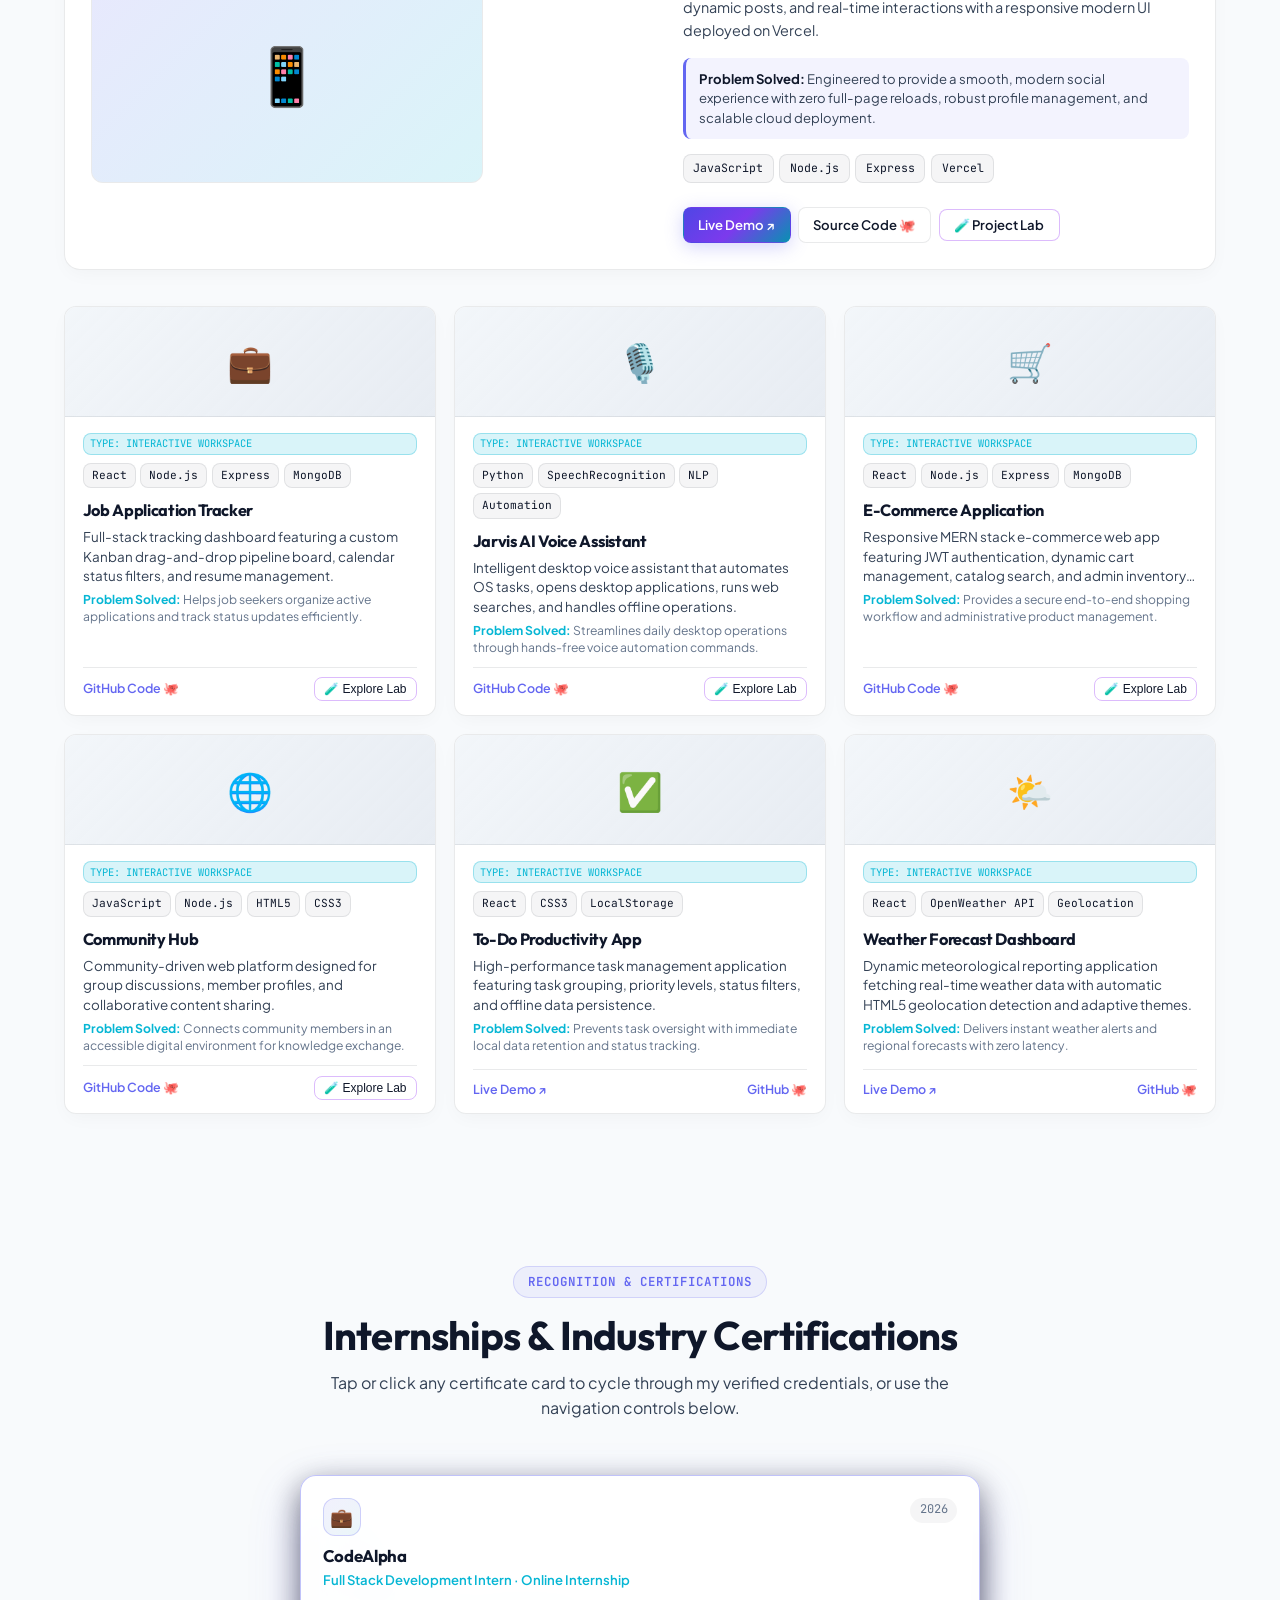
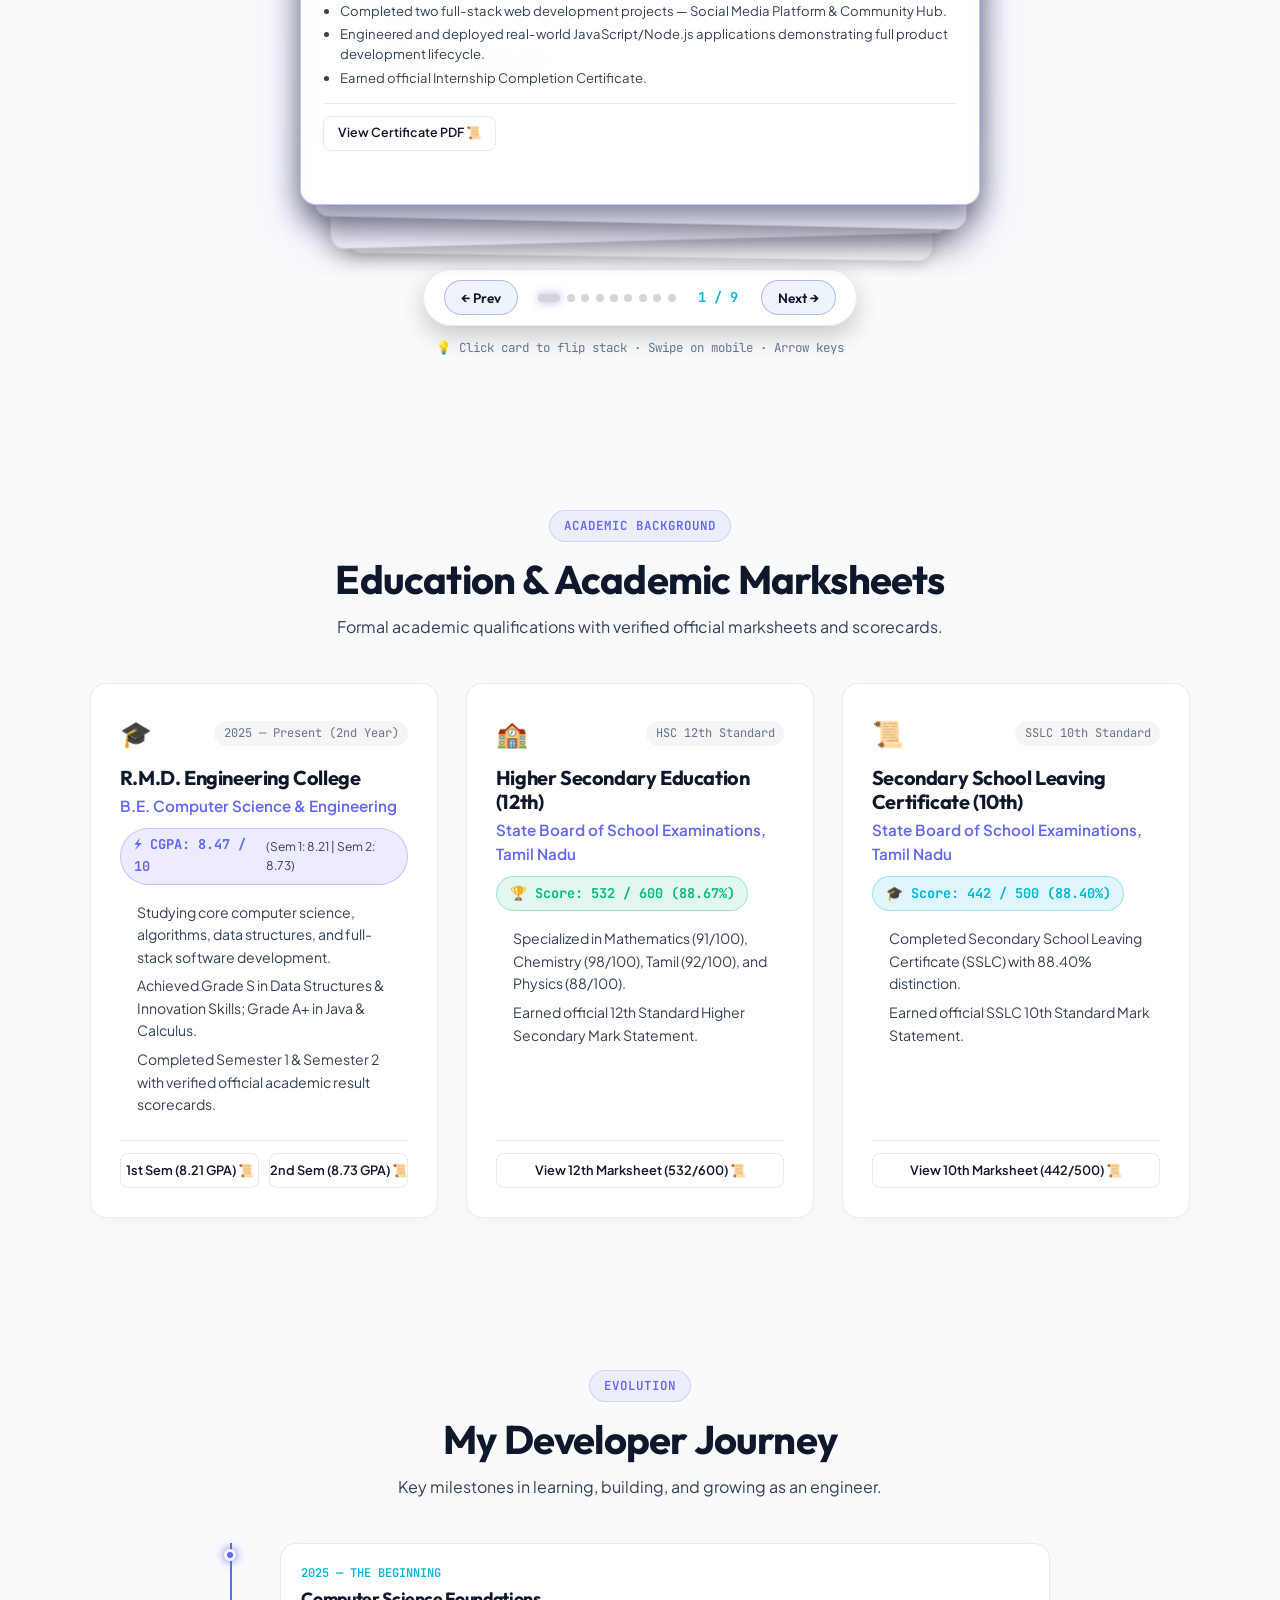
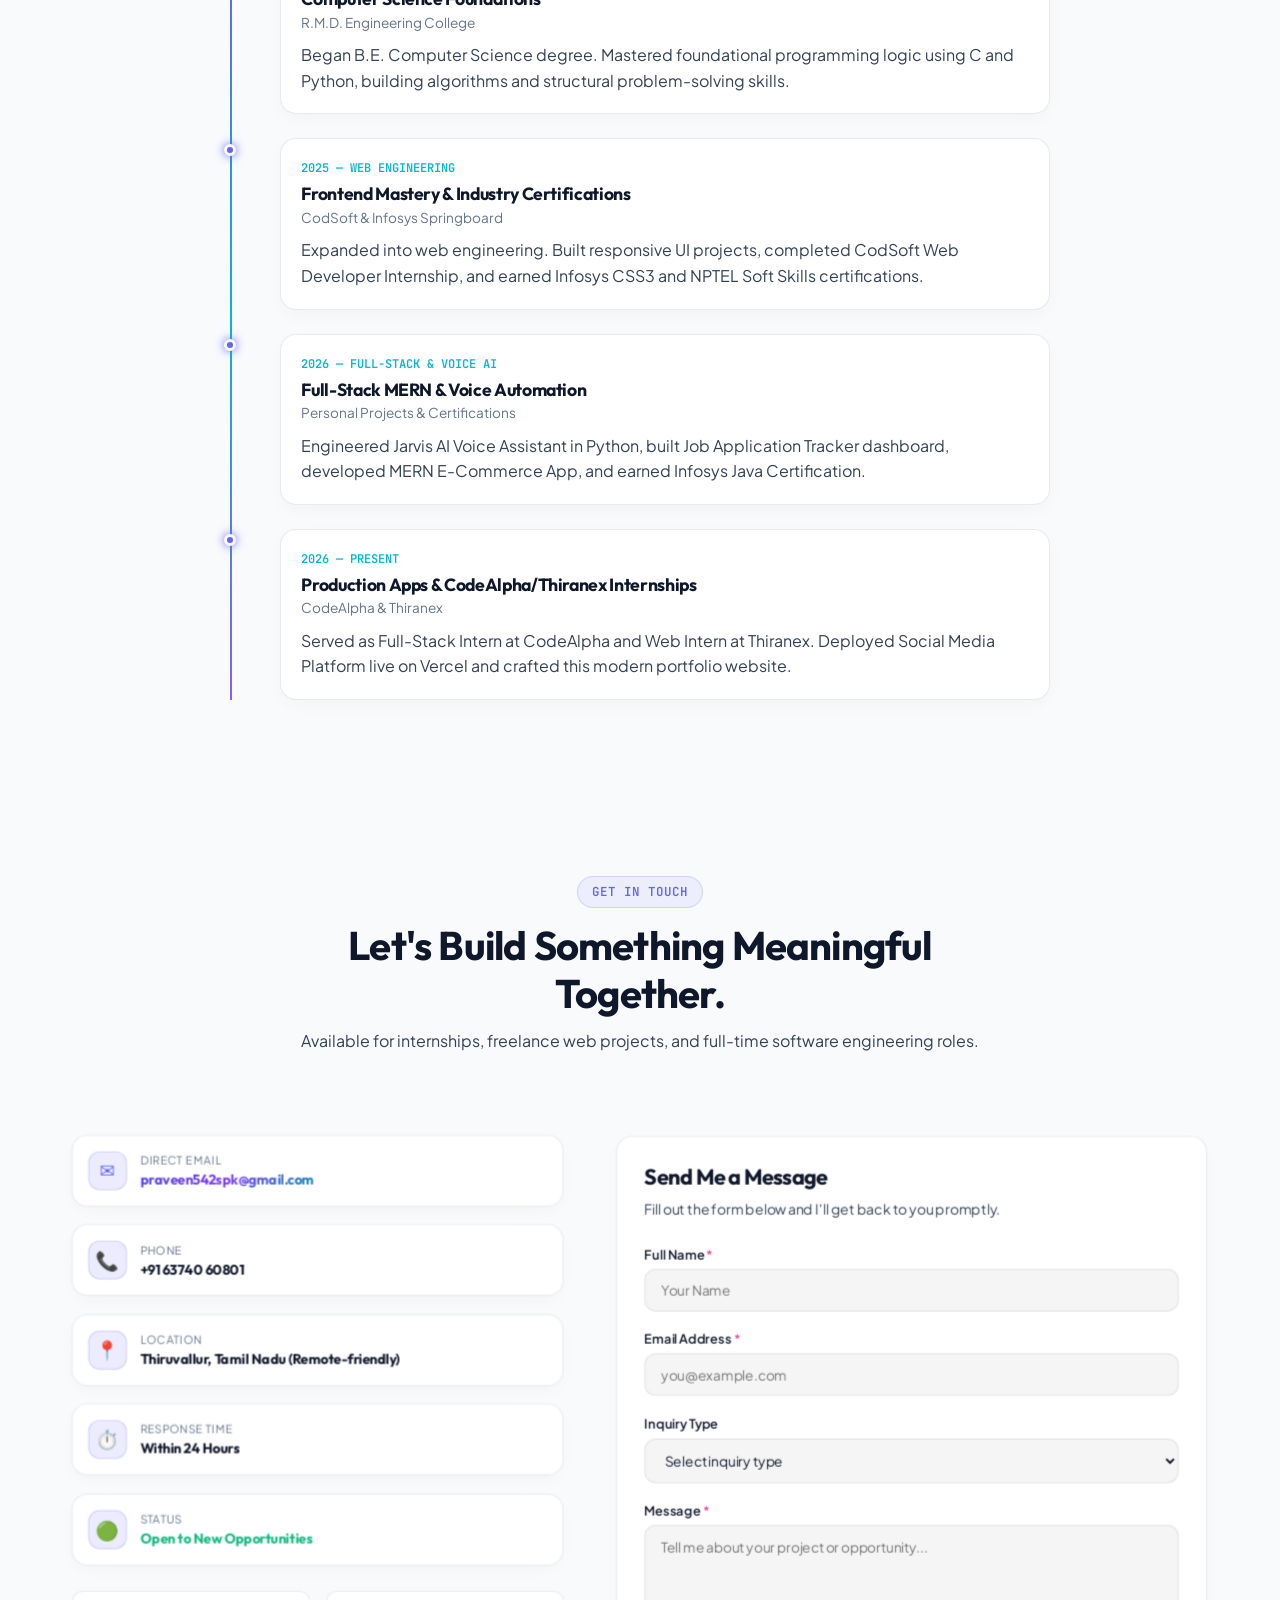
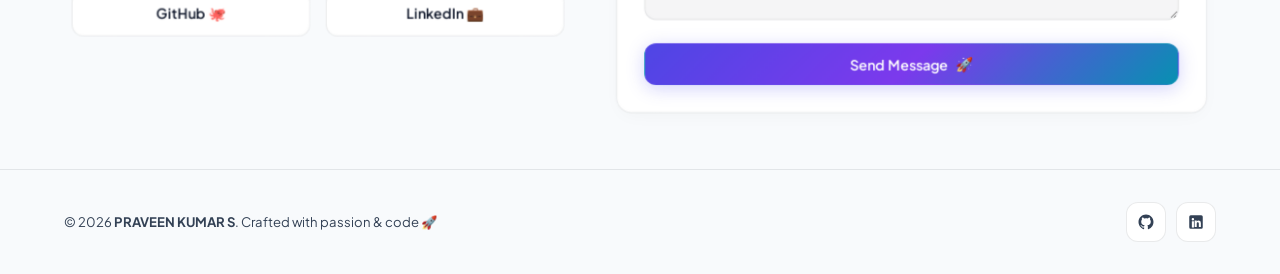
==== commit 64d48c99: "fix: remove Pro Mode, Timeline, Canvas, and X-Ray buttons from header navigation" ====
--- a/index.html
+++ b/index.html
@@ -36,7 +36,7 @@
   <link href="https://fonts.googleapis.com/css2?family=Outfit:wght@400;500;600;700;800&family=Plus+Jakarta+Sans:wght@400;500;600;700&family=JetBrains+Mono:wght@400;500;600&display=swap" rel="stylesheet" />
 
   <!-- Main Stylesheet -->
-  <link rel="stylesheet" href="css/style.css?v=29.0" />
+  <link rel="stylesheet" href="css/style.css?v=30.0" />
 
   <!-- Pre-render theme check -->
   <script>
@@ -106,12 +106,8 @@
       </nav>
 
       <div class="nav-controls">
-        <button id="cli-trigger-btn" class="theme-toggle" aria-label="Terminal CLI Mode (Ctrl+Shift+T)" title="Terminal CLI Mode (Ctrl+Shift+T)" style="font-size:0.82rem; font-family:var(--font-mono); width:auto; padding:0.4rem 0.75rem; border-radius:var(--radius-full); color:var(--accent-emerald); border-color:rgba(16, 185, 129, 0.4);">&gt;_ CLI</button>
-        <button id="cmd-trigger-btn" class="theme-toggle" aria-label="Command Palette (Ctrl+K)" title="Quick Search &amp; Commands (Ctrl+K)" style="font-size:0.82rem; font-family:var(--font-mono); width:auto; padding:0.4rem 0.75rem; border-radius:var(--radius-full);">⌘K</button>
-        <button id="reality-mode-toggle-btn" class="theme-toggle" aria-label="Toggle Dual Reality Mode" title="Toggle Professional vs Experimental Reality" style="font-size:0.82rem; font-family:var(--font-mono); width:auto; padding:0.4rem 0.75rem; border-radius:var(--radius-full); color:var(--accent-cyan); border-color:rgba(6,182,212,0.4);">🔮 Pro Mode</button>
-        <button id="time-machine-toggle-btn" class="theme-toggle" aria-label="Time Machine Journey" title="Explore Development Journey by Year" style="font-size:0.82rem; font-family:var(--font-mono); width:auto; padding:0.4rem 0.75rem; border-radius:var(--radius-full); color:var(--accent-purple); border-color:rgba(168,85,247,0.4);">⏳ Timeline</button>
-        <button id="infinite-canvas-btn" class="theme-toggle" aria-label="Infinite Spatial Canvas" title="Explore Infinite Zoomable Canvas" style="font-size:0.82rem; font-family:var(--font-mono); width:auto; padding:0.4rem 0.75rem; border-radius:var(--radius-full); color:var(--accent-primary); border-color:rgba(239,68,68,0.4);">🌌 Canvas</button>
-        <button id="xray-mode-btn" class="theme-toggle" aria-label="Toggle X-Ray Mode" title="Toggle Developer X-Ray Inspection" style="font-size:0.82rem; font-family:var(--font-mono); width:auto; padding:0.4rem 0.75rem; border-radius:var(--radius-full); color:var(--accent-emerald); border-color:rgba(16,185,129,0.4);">⚡ X-Ray</button>
+        <button id="cli-trigger-btn" class="theme-toggle" aria-label="Terminal CLI Mode (Ctrl+Shift+T)" title="Terminal CLI Mode (Ctrl+Shift+T)" style="font-size:0.85rem; font-family:var(--font-mono); width:auto; padding:0.4rem 0.75rem; border-radius:var(--radius-full); color:var(--accent-emerald); border-color:rgba(16, 185, 129, 0.4);">&gt;_ CLI</button>
+        <button id="cmd-trigger-btn" class="theme-toggle" aria-label="Command Palette (Ctrl+K)" title="Quick Search &amp; Commands (Ctrl+K)" style="font-size:0.85rem; font-family:var(--font-mono); width:auto; padding:0.4rem 0.75rem; border-radius:var(--radius-full);">⌘K</button>
         <button id="theme-toggle-btn" class="theme-toggle" aria-label="Switch theme">☀️</button>
         <a href="resume.html?v=2.0" target="_blank" class="btn btn-outline btn-sm" style="padding:0.5rem 1.1rem; font-size:0.88rem;">CV / Resume ↗</a>
         <button id="mobile-menu-btn" class="mobile-menu-btn" aria-label="Toggle navigation menu" aria-expanded="false">☰</button>
@@ -1596,6 +1592,6 @@
   <!-- Floating Back to Top Button -->
   <button id="back-to-top" aria-label="Back to top" title="Back to top">↑</button>
 
-  <script src="js/main.js?v=29.0"></script>
+  <script src="js/main.js?v=30.0"></script>
 </body>
 </html>
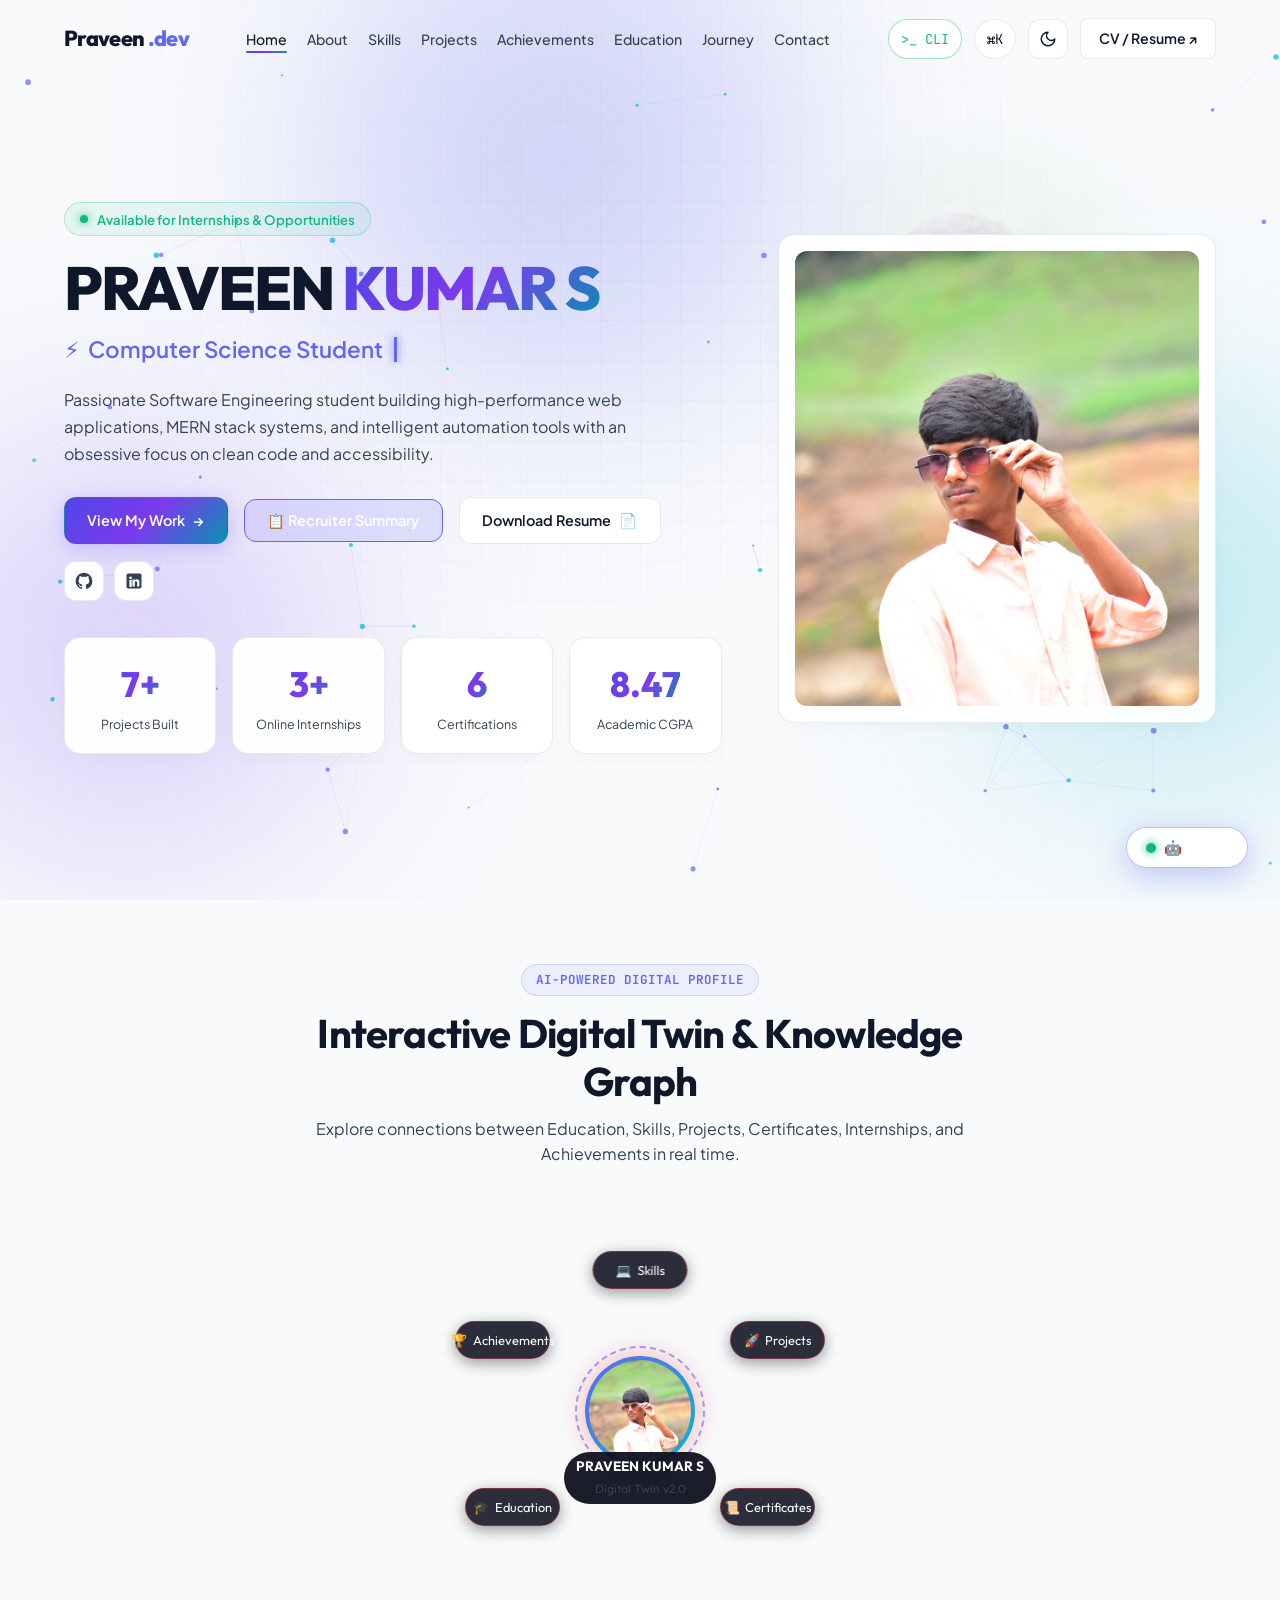
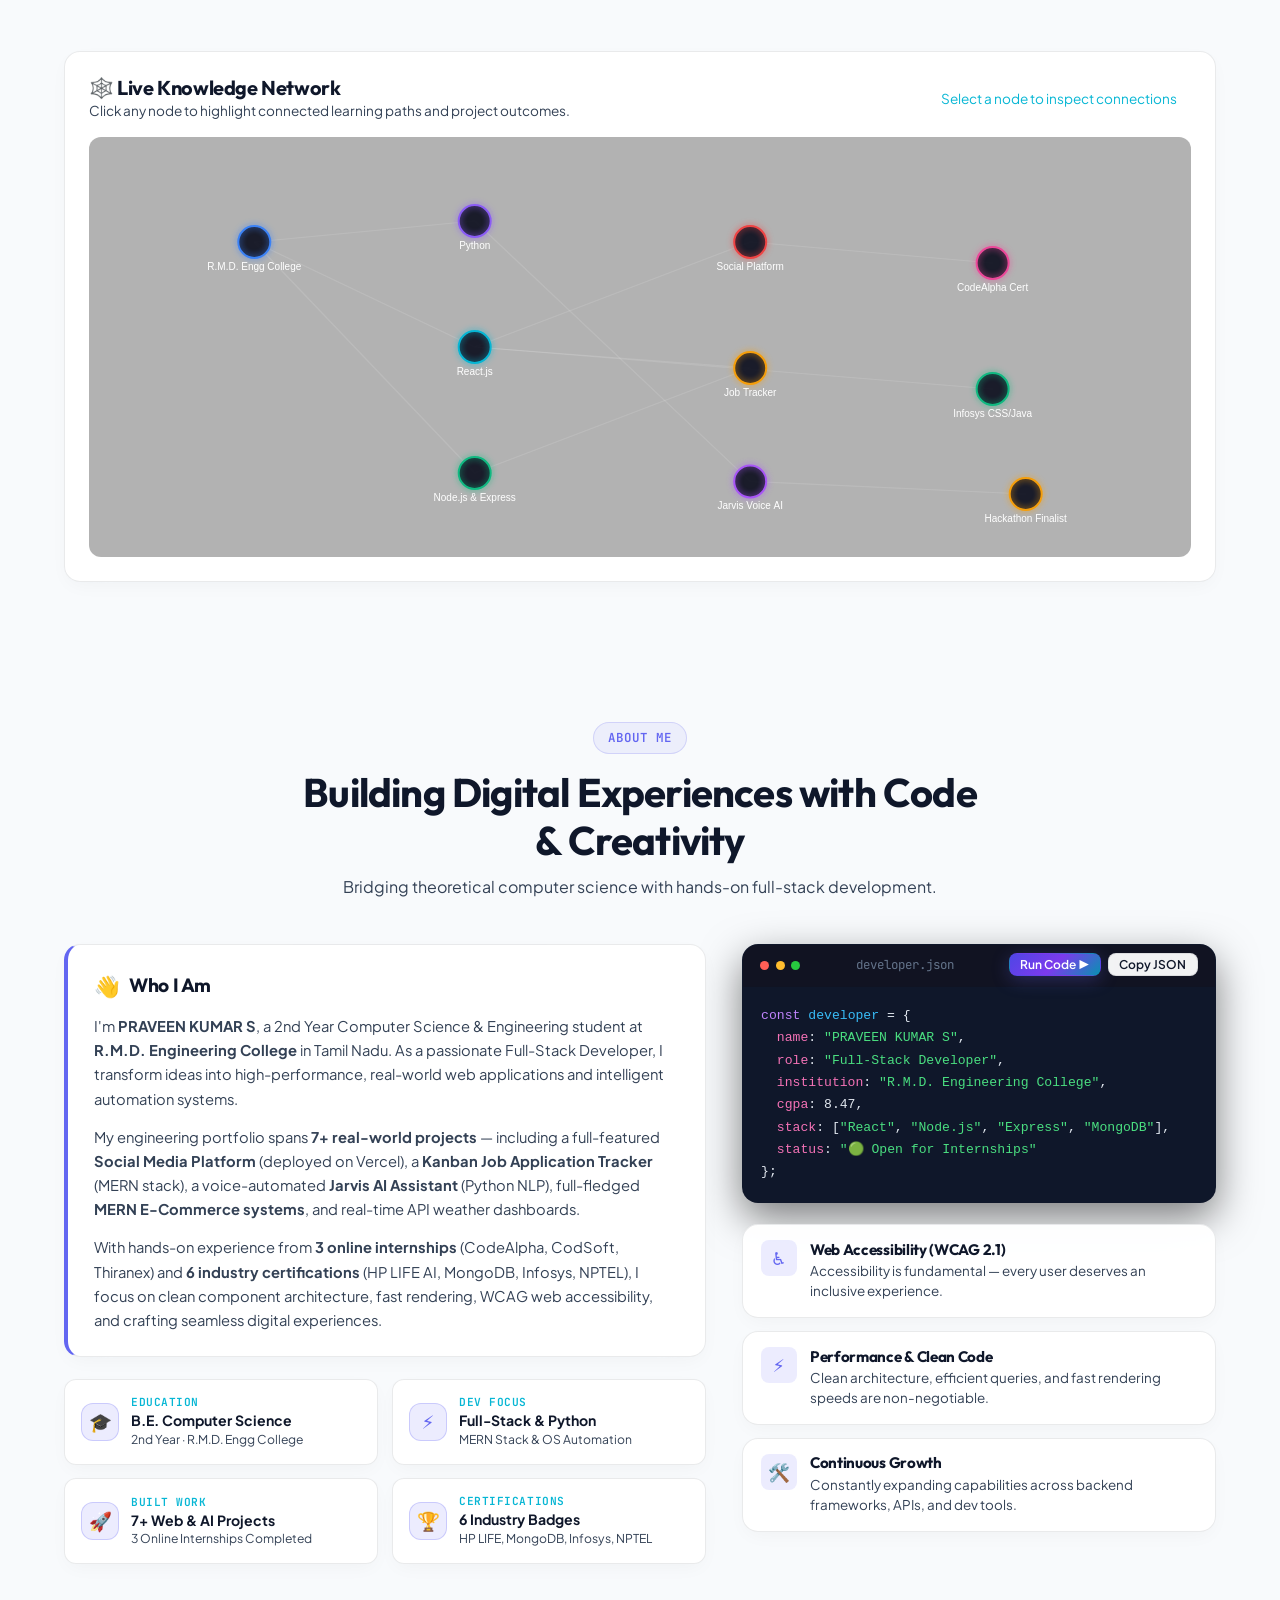
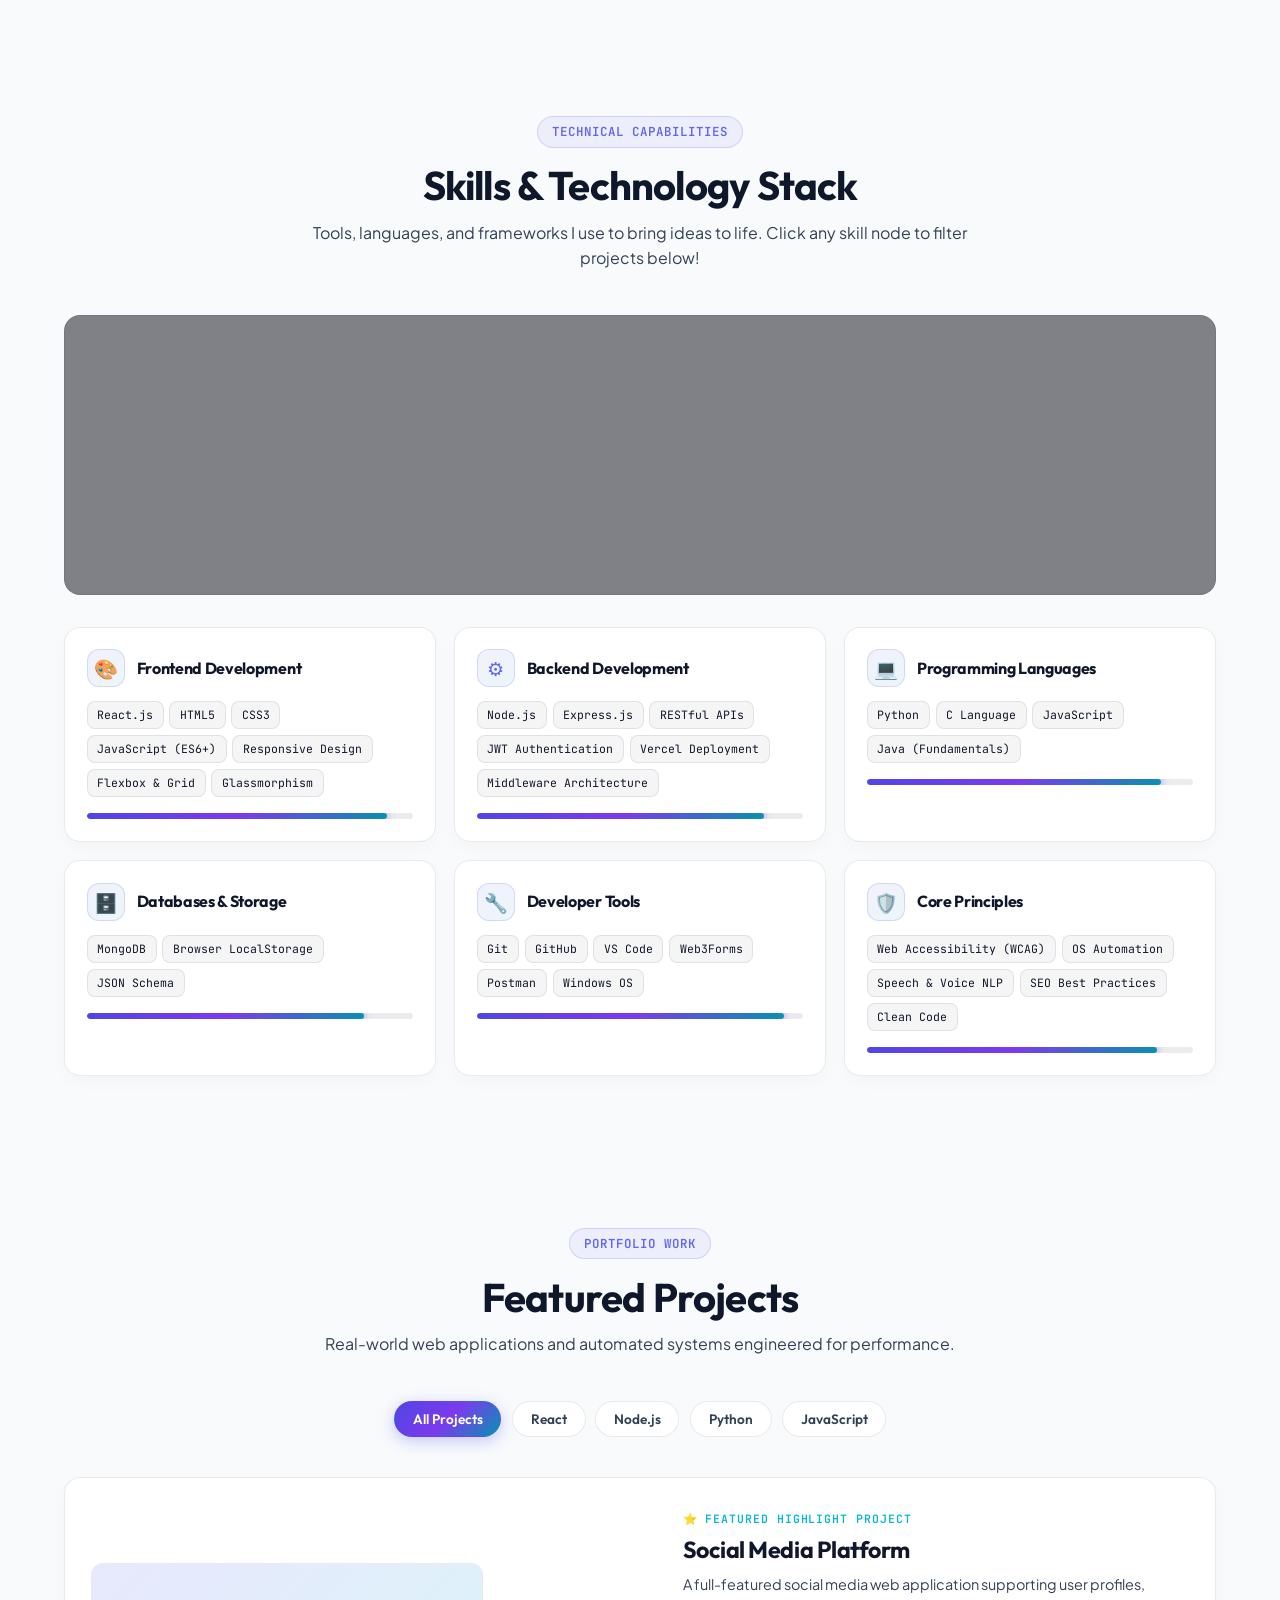
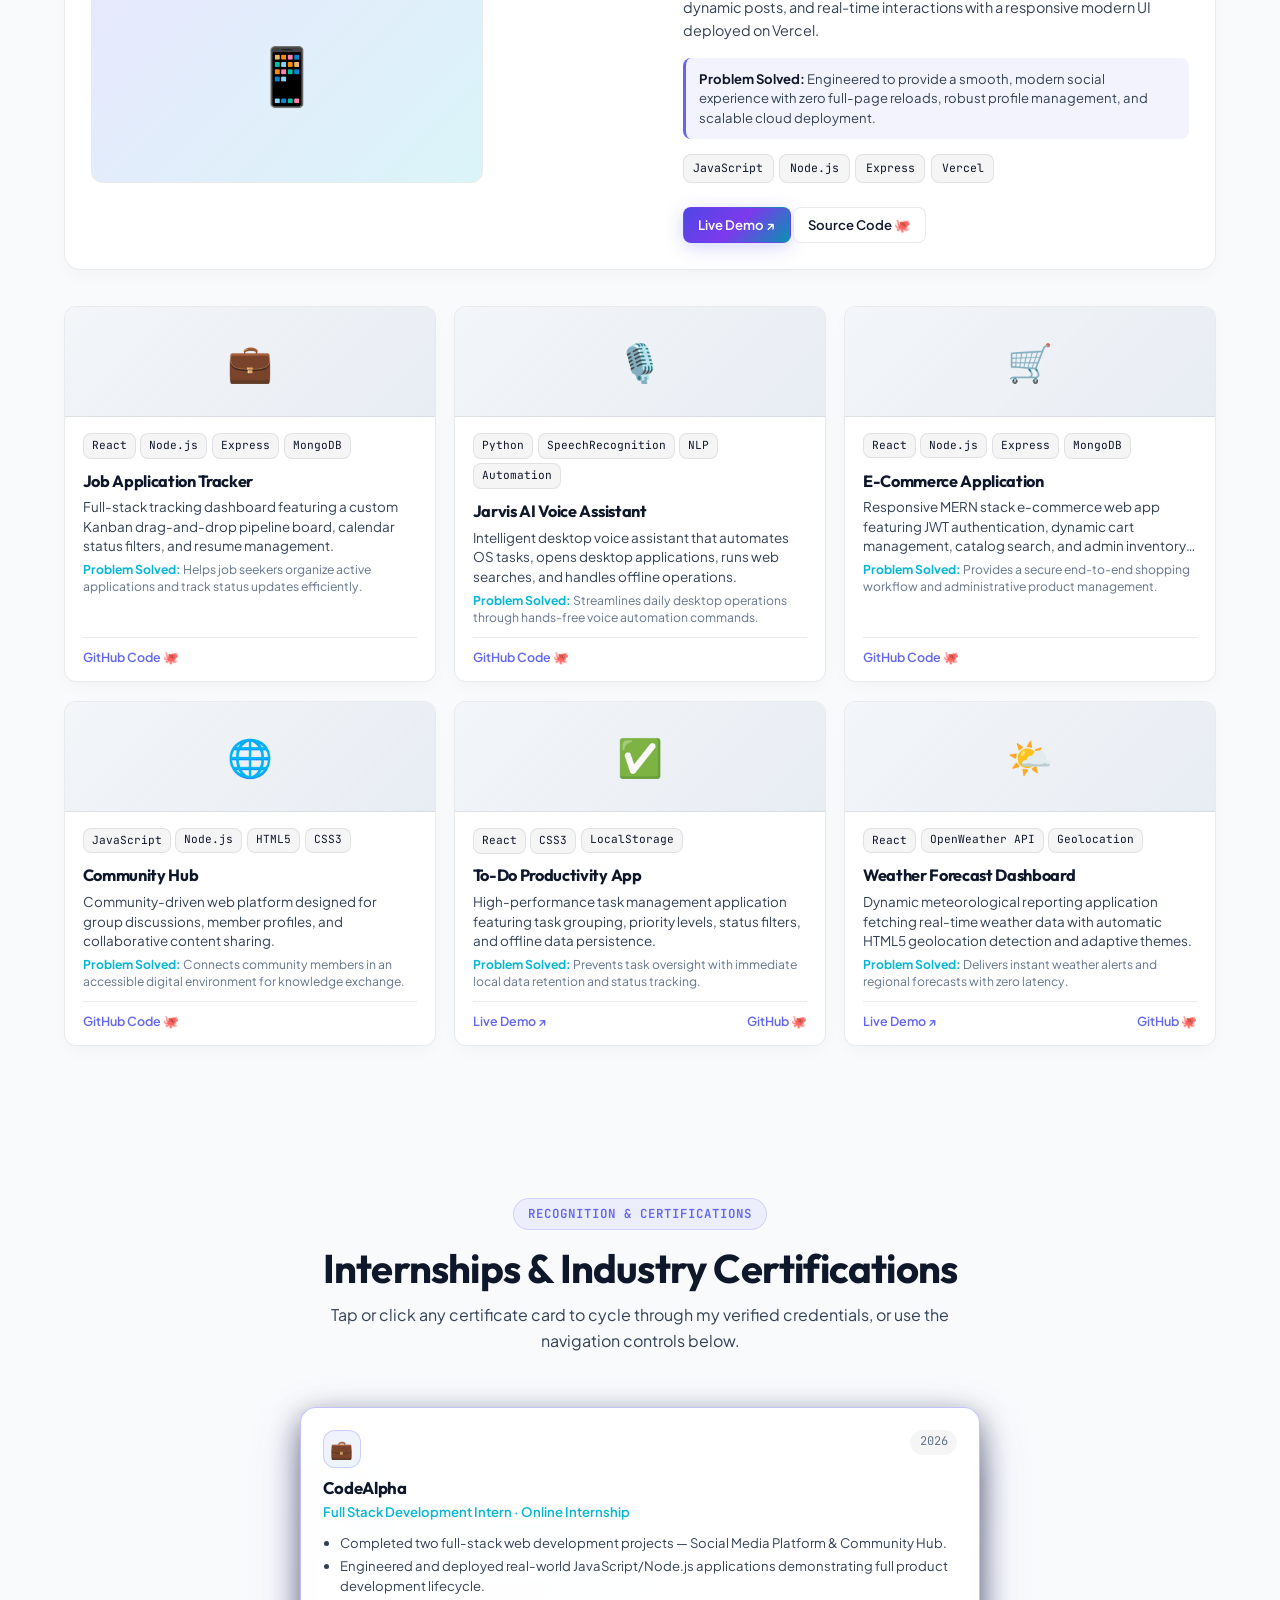
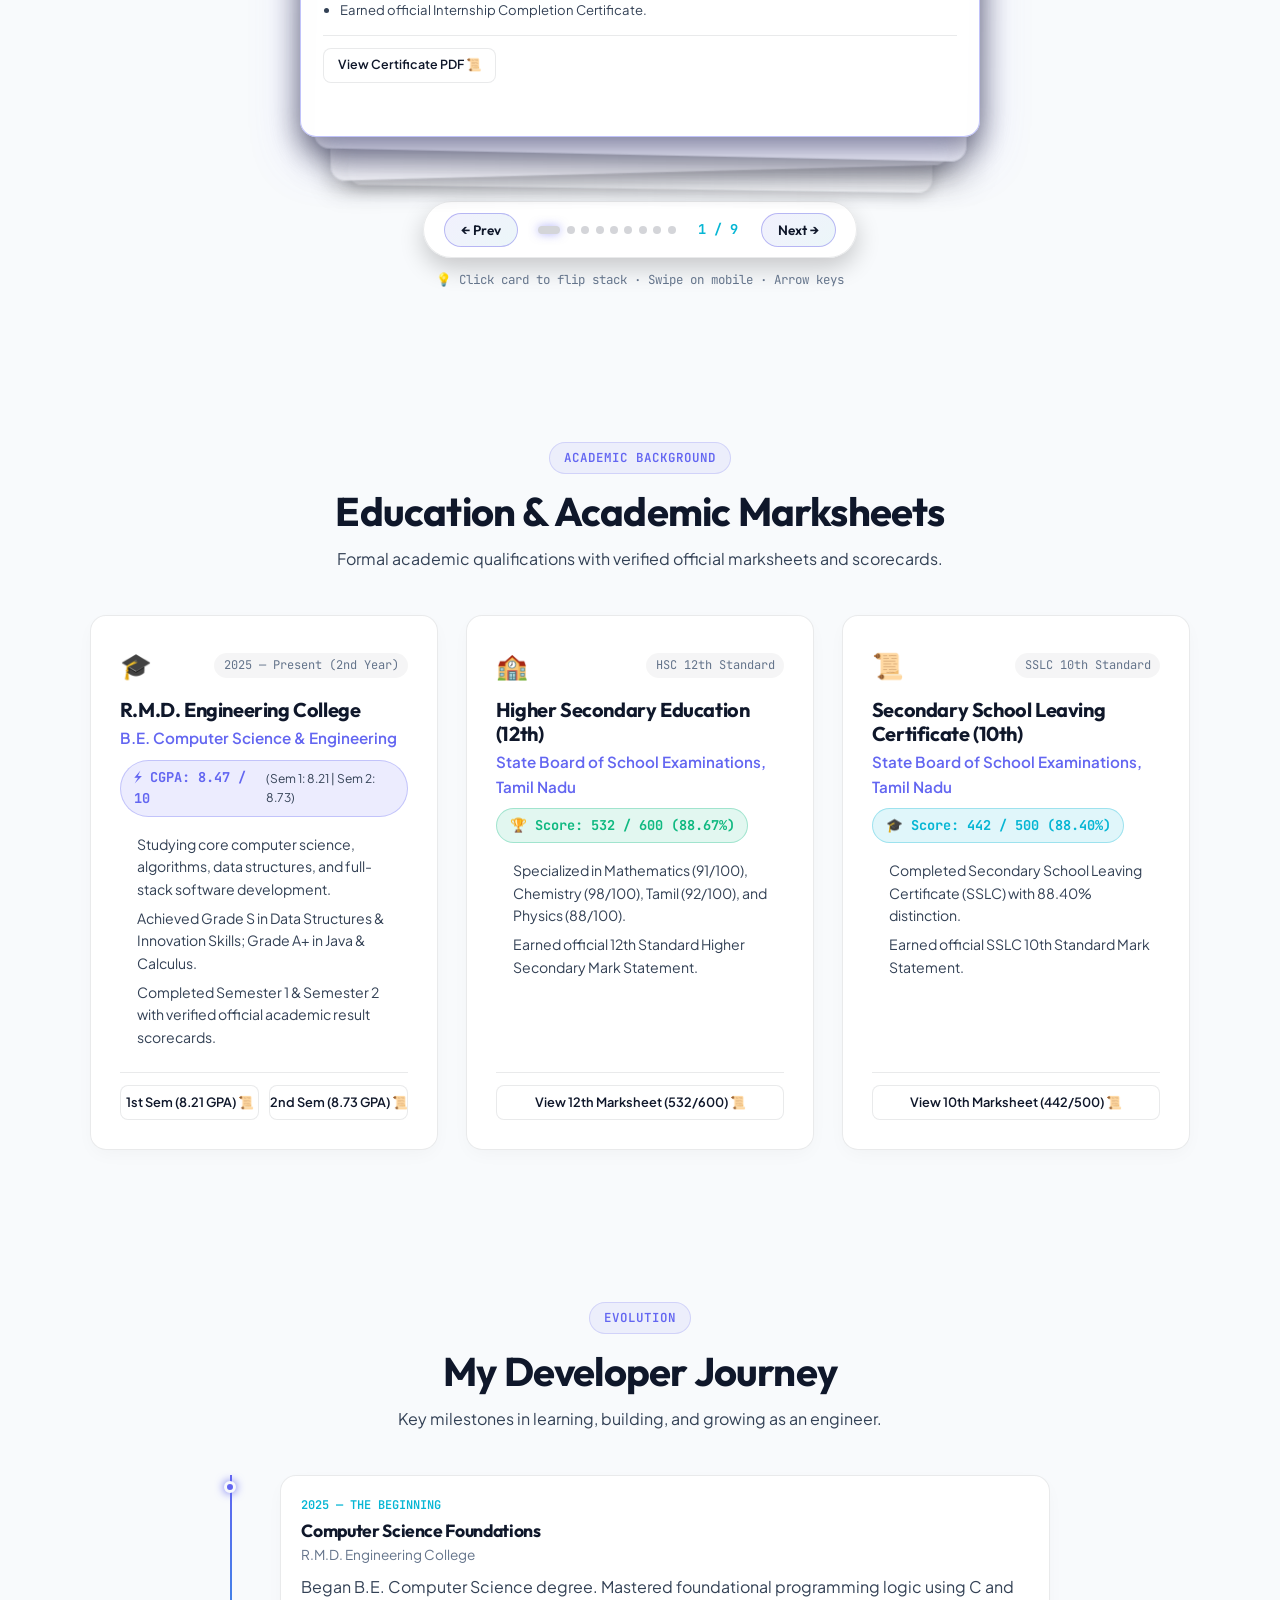
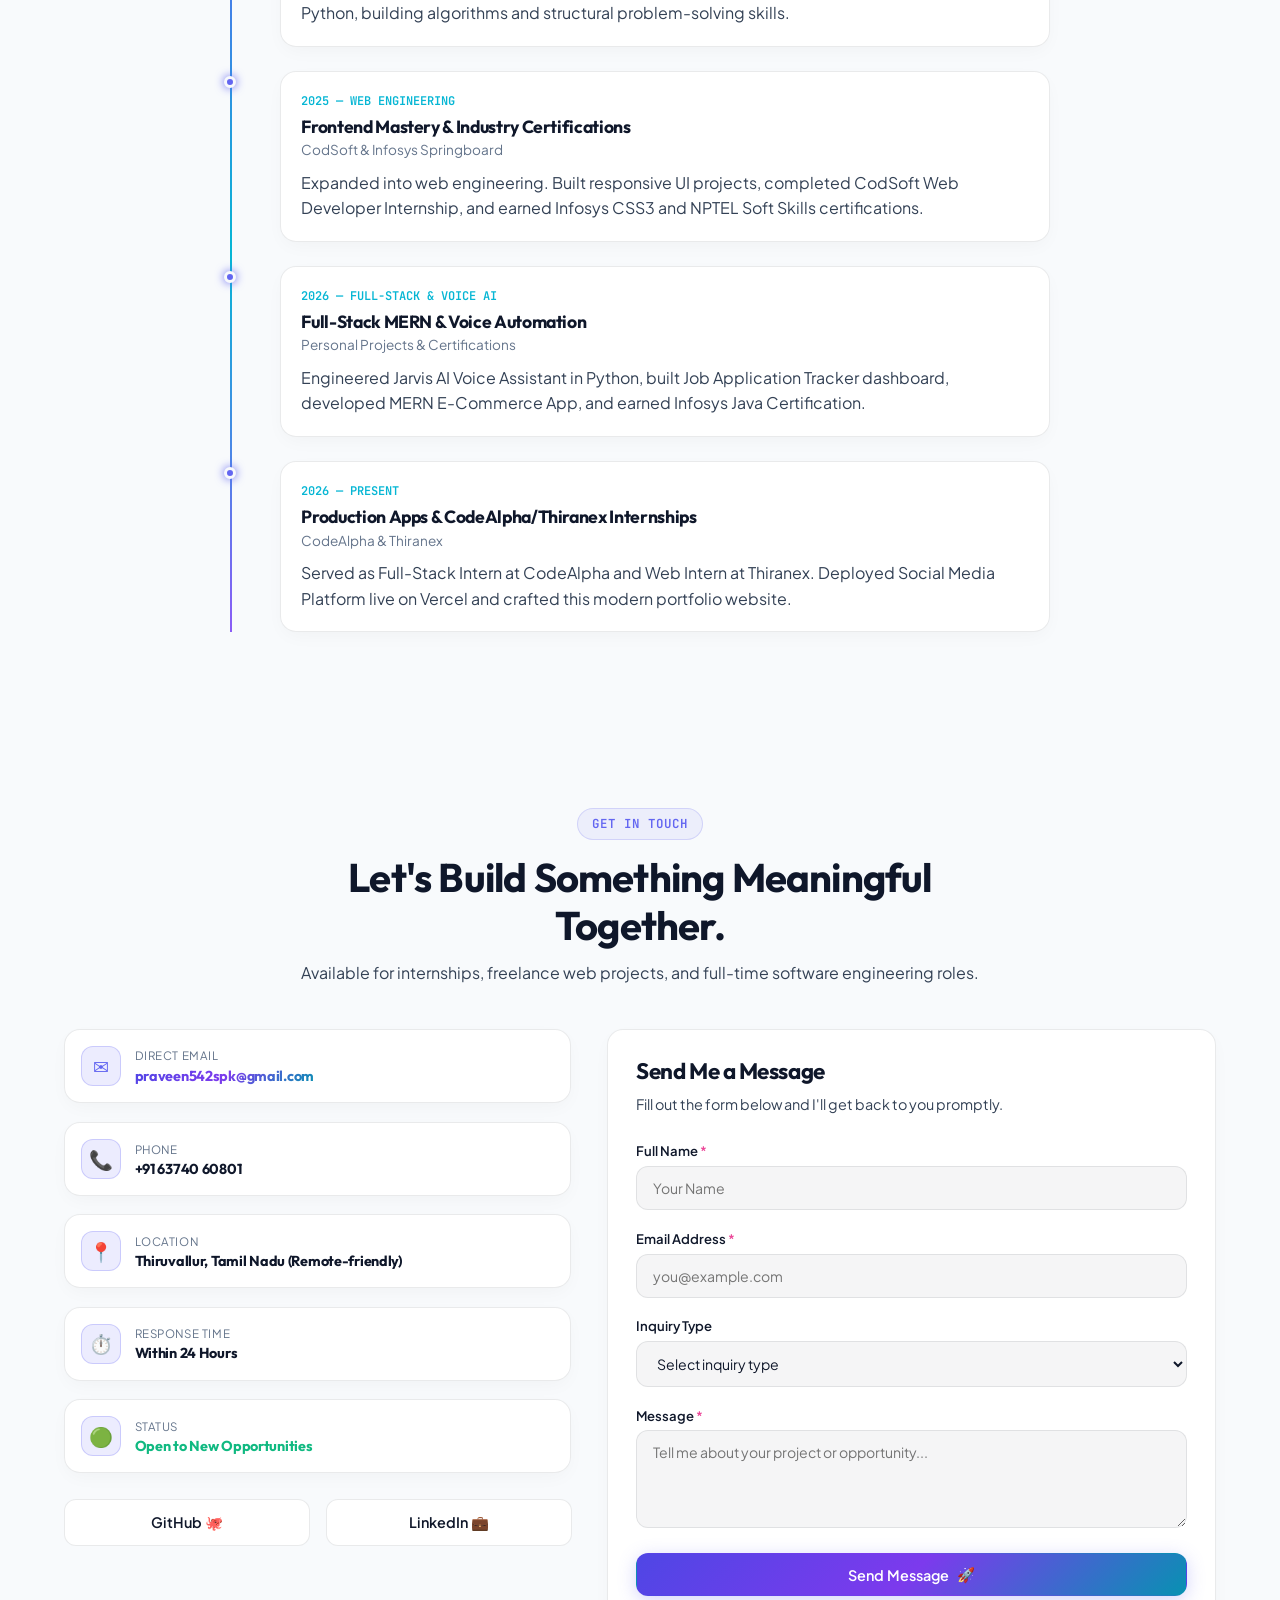
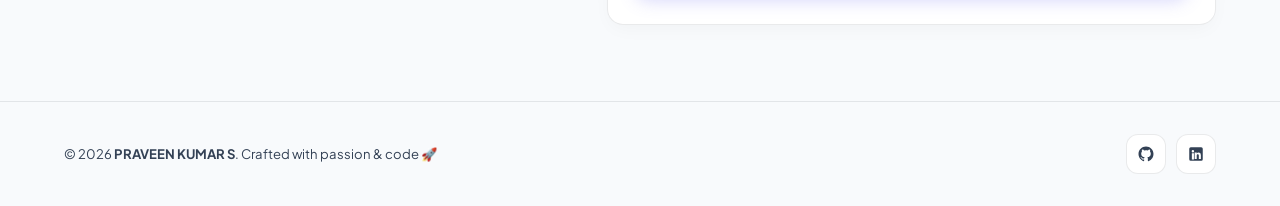
==== commit f3337231: "fix: remove Explore Lab buttons and TYPE INTERACTIVE WORKSPACE badges" ====
--- a/index.html
+++ b/index.html
@@ -36,7 +36,7 @@
   <link href="https://fonts.googleapis.com/css2?family=Outfit:wght@400;500;600;700;800&family=Plus+Jakarta+Sans:wght@400;500;600;700&family=JetBrains+Mono:wght@400;500;600&display=swap" rel="stylesheet" />
 
   <!-- Main Stylesheet -->
-  <link rel="stylesheet" href="css/style.css?v=30.0" />
+  <link rel="stylesheet" href="css/style.css?v=31.0" />
 
   <!-- Pre-render theme check -->
   <script>
@@ -569,10 +569,9 @@
               <span class="skill-tag">Express</span>
               <span class="skill-tag">Vercel</span>
             </div>
-            <div class="project-links" style="display:flex; gap:0.5rem; flex-wrap:wrap; align-items:center;">
+            <div class="project-links">
               <a href="https://code-alpha-social-media-platform-self.vercel.app" target="_blank" rel="noopener noreferrer" class="btn btn-primary btn-sm">Live Demo ↗</a>
               <a href="https://github.com/praveen542spk-ship-it/CodeAlpha_Social-Media-Platform" target="_blank" rel="noopener noreferrer" class="btn btn-outline btn-sm">Source Code 🐙</a>
-              <button class="btn btn-outline btn-sm open-project-lab-btn" data-project="social" style="color:var(--accent-purple); border-color:rgba(168,85,247,0.4);">🧪 Project Lab</button>
             </div>
           </div>
         </div>
@@ -598,9 +597,8 @@
                 <p class="project-problem-text">
                   <strong>Problem Solved:</strong> Helps job seekers organize active applications and track status updates efficiently.
                 </p>
-                <div class="project-card-footer" style="display:flex; justify-content:space-between; align-items:center;">
+                <div class="project-card-footer">
                   <a href="https://github.com/praveen542spk-ship-it/job-app" target="_blank" rel="noopener noreferrer" class="project-link-item">GitHub Code 🐙</a>
-                  <button class="open-project-lab-btn" data-project="jobapp" style="background:transparent; border:1px solid rgba(168,85,247,0.4); color:var(--accent-purple); padding:0.25rem 0.6rem; border-radius:var(--radius-sm); font-size:0.75rem; cursor:pointer;">🧪 Explore Lab</button>
                 </div>
               </div>
             </div>
@@ -624,9 +622,8 @@
                 <p class="project-problem-text">
                   <strong>Problem Solved:</strong> Streamlines daily desktop operations through hands-free voice automation commands.
                 </p>
-                <div class="project-card-footer" style="display:flex; justify-content:space-between; align-items:center;">
+                <div class="project-card-footer">
                   <a href="https://github.com/praveen542spk-ship-it/Jarvis-AI-Voice-Assistant" target="_blank" rel="noopener noreferrer" class="project-link-item">GitHub Code 🐙</a>
-                  <button class="open-project-lab-btn" data-project="jarvis" style="background:transparent; border:1px solid rgba(168,85,247,0.4); color:var(--accent-purple); padding:0.25rem 0.6rem; border-radius:var(--radius-sm); font-size:0.75rem; cursor:pointer;">🧪 Explore Lab</button>
                 </div>
               </div>
             </div>
@@ -650,9 +647,8 @@
                 <p class="project-problem-text">
                   <strong>Problem Solved:</strong> Provides a secure end-to-end shopping workflow and administrative product management.
                 </p>
-                <div class="project-card-footer" style="display:flex; justify-content:space-between; align-items:center;">
+                <div class="project-card-footer">
                   <a href="https://github.com/praveen542spk-ship-it/ecom-app" target="_blank" rel="noopener noreferrer" class="project-link-item">GitHub Code 🐙</a>
-                  <button class="open-project-lab-btn" data-project="ecom" style="background:transparent; border:1px solid rgba(168,85,247,0.4); color:var(--accent-purple); padding:0.25rem 0.6rem; border-radius:var(--radius-sm); font-size:0.75rem; cursor:pointer;">🧪 Explore Lab</button>
                 </div>
               </div>
             </div>
@@ -676,9 +672,8 @@
                 <p class="project-problem-text">
                   <strong>Problem Solved:</strong> Connects community members in an accessible digital environment for knowledge exchange.
                 </p>
-                <div class="project-card-footer" style="display:flex; justify-content:space-between; align-items:center;">
+                <div class="project-card-footer">
                   <a href="https://github.com/praveen542spk-ship-it/CodeAlpha_community-Hub" target="_blank" rel="noopener noreferrer" class="project-link-item">GitHub Code 🐙</a>
-                  <button class="open-project-lab-btn" data-project="community" style="background:transparent; border:1px solid rgba(168,85,247,0.4); color:var(--accent-purple); padding:0.25rem 0.6rem; border-radius:var(--radius-sm); font-size:0.75rem; cursor:pointer;">🧪 Explore Lab</button>
                 </div>
               </div>
             </div>
@@ -1592,6 +1587,6 @@
   <!-- Floating Back to Top Button -->
   <button id="back-to-top" aria-label="Back to top" title="Back to top">↑</button>
 
-  <script src="js/main.js?v=30.0"></script>
+  <script src="js/main.js?v=31.0"></script>
 </body>
 </html>
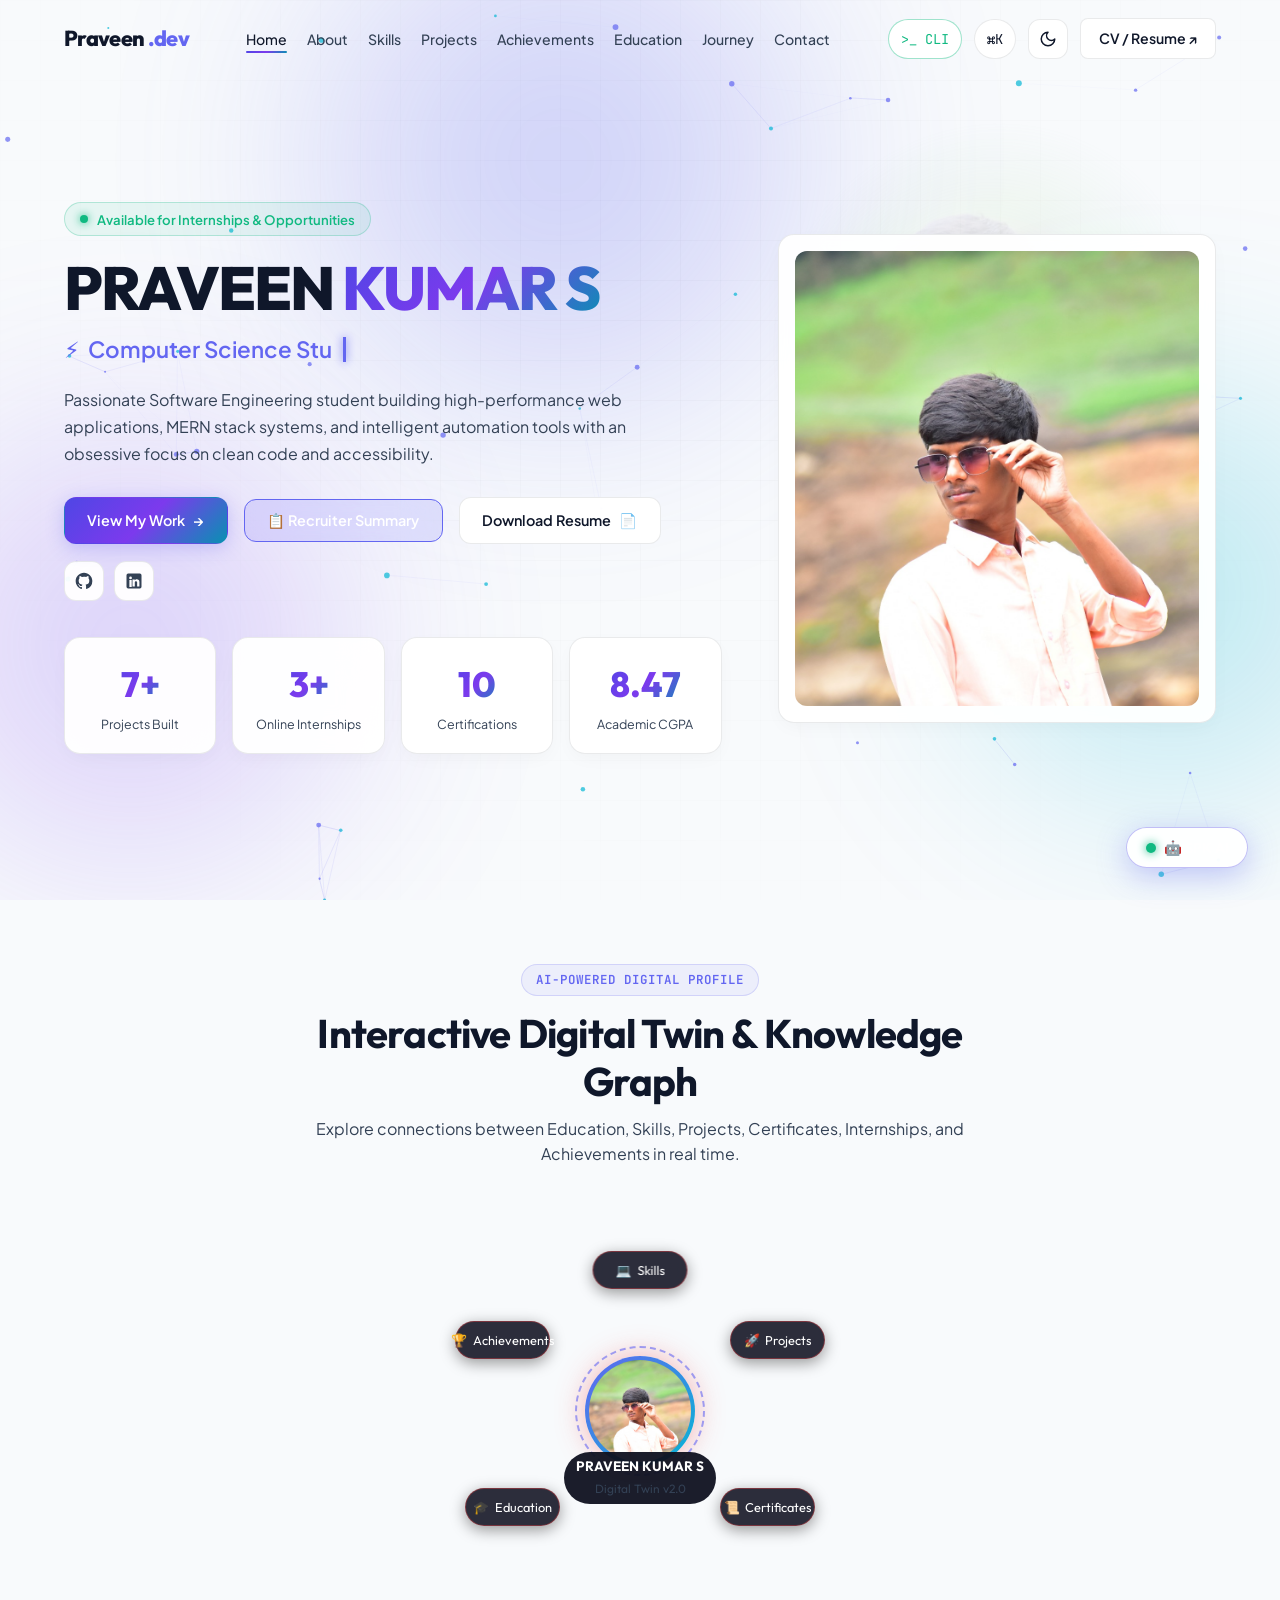
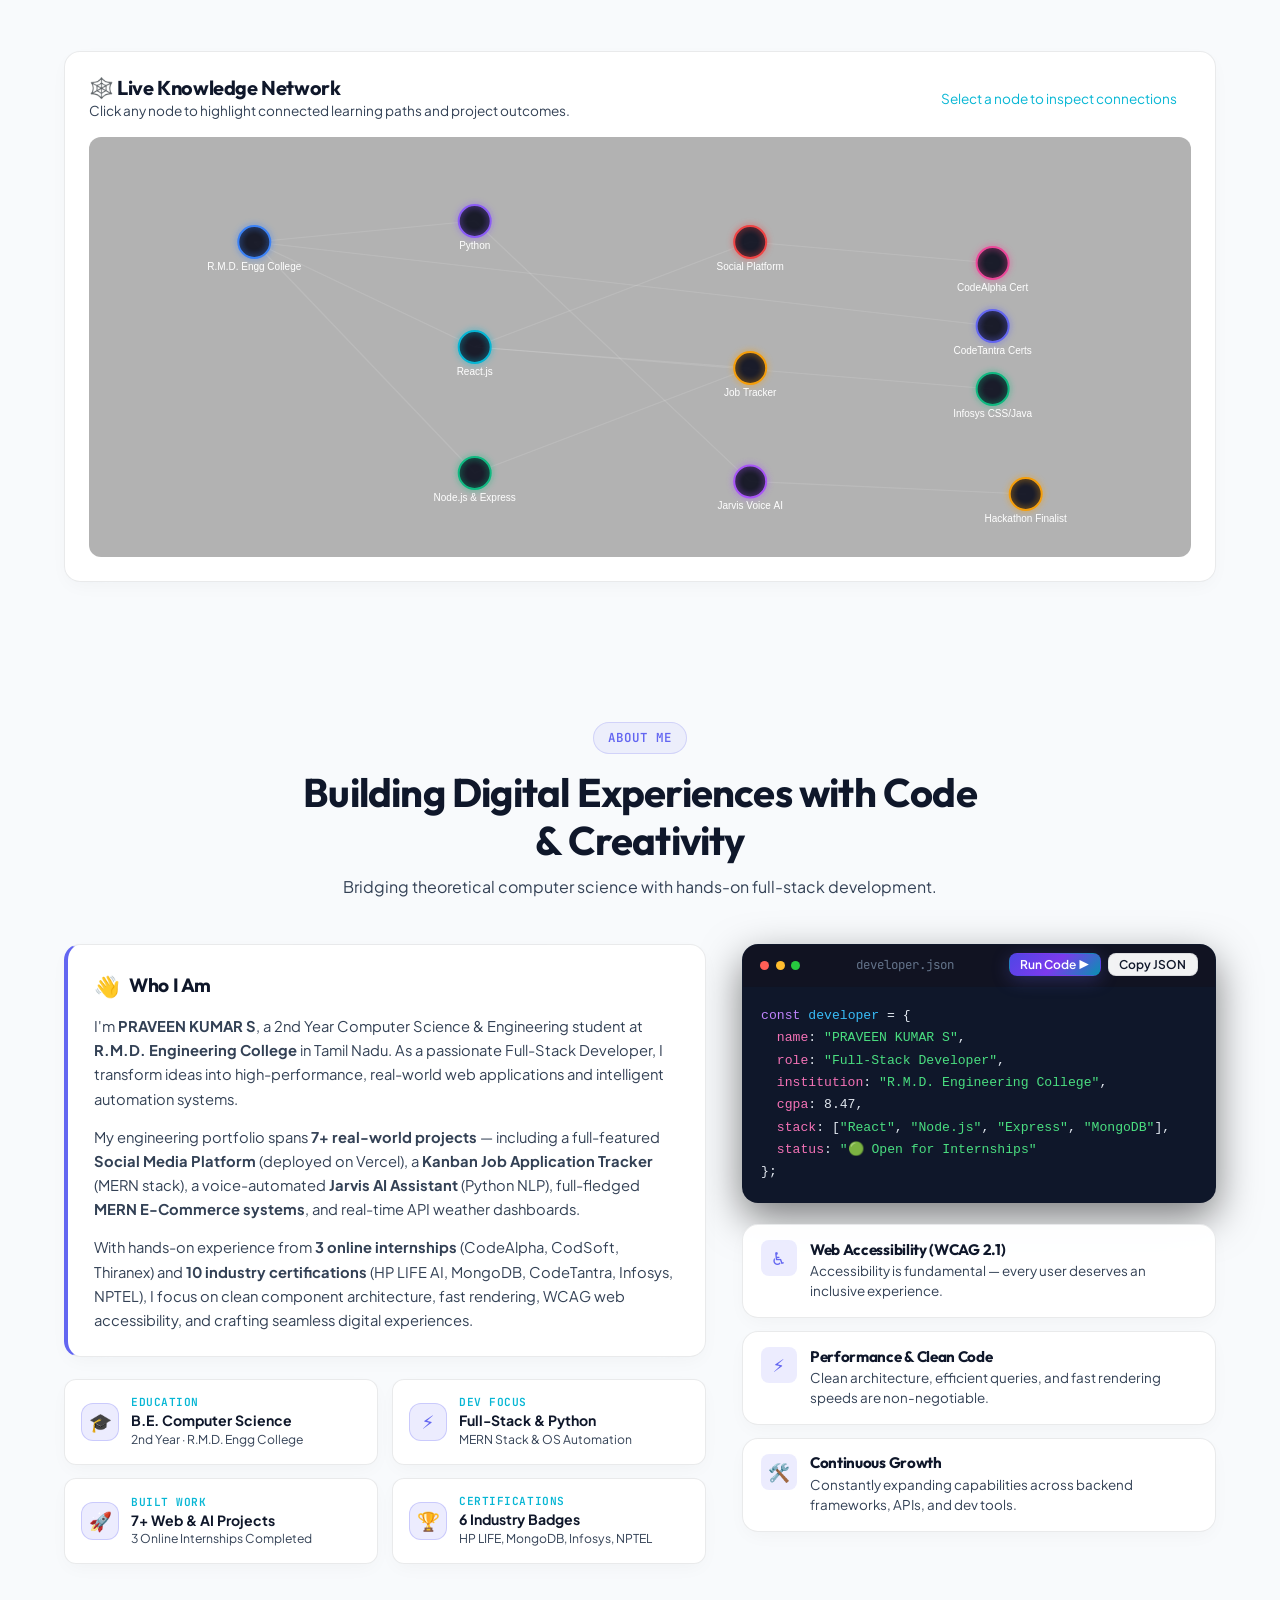
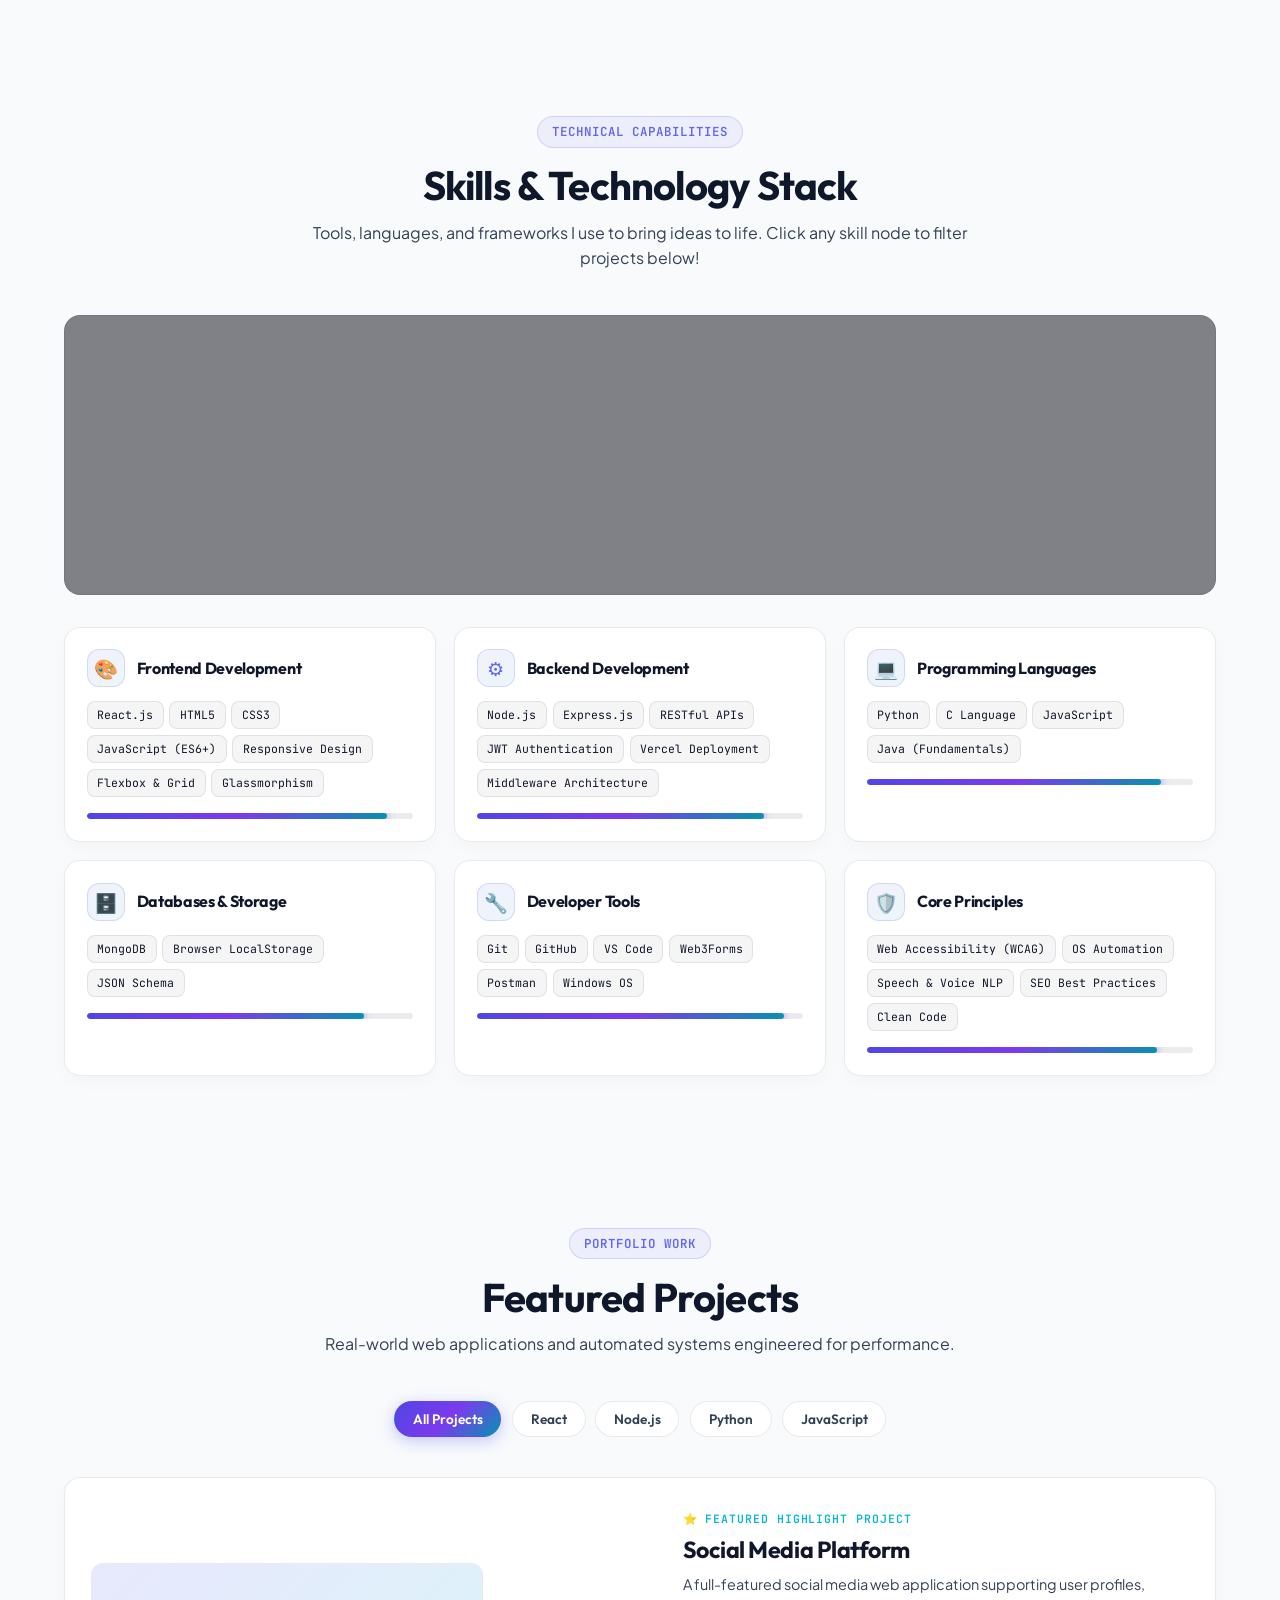
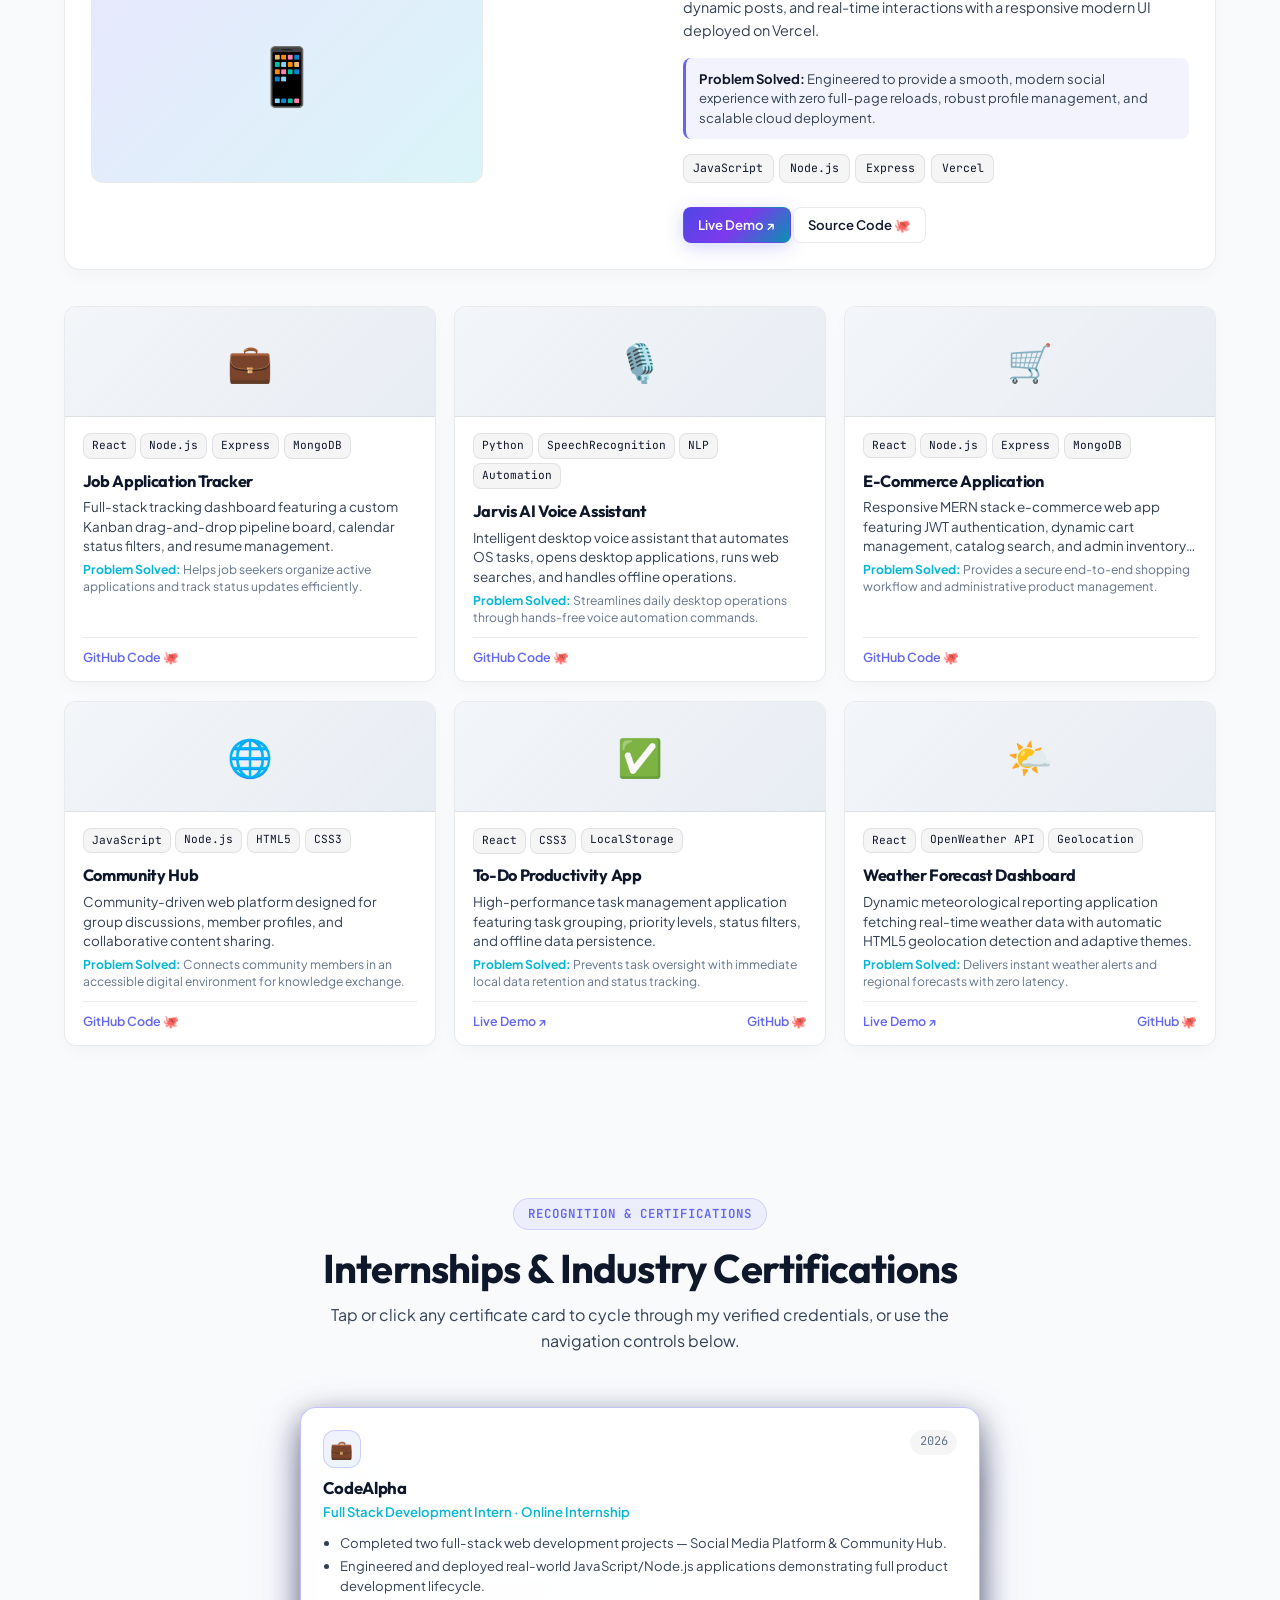
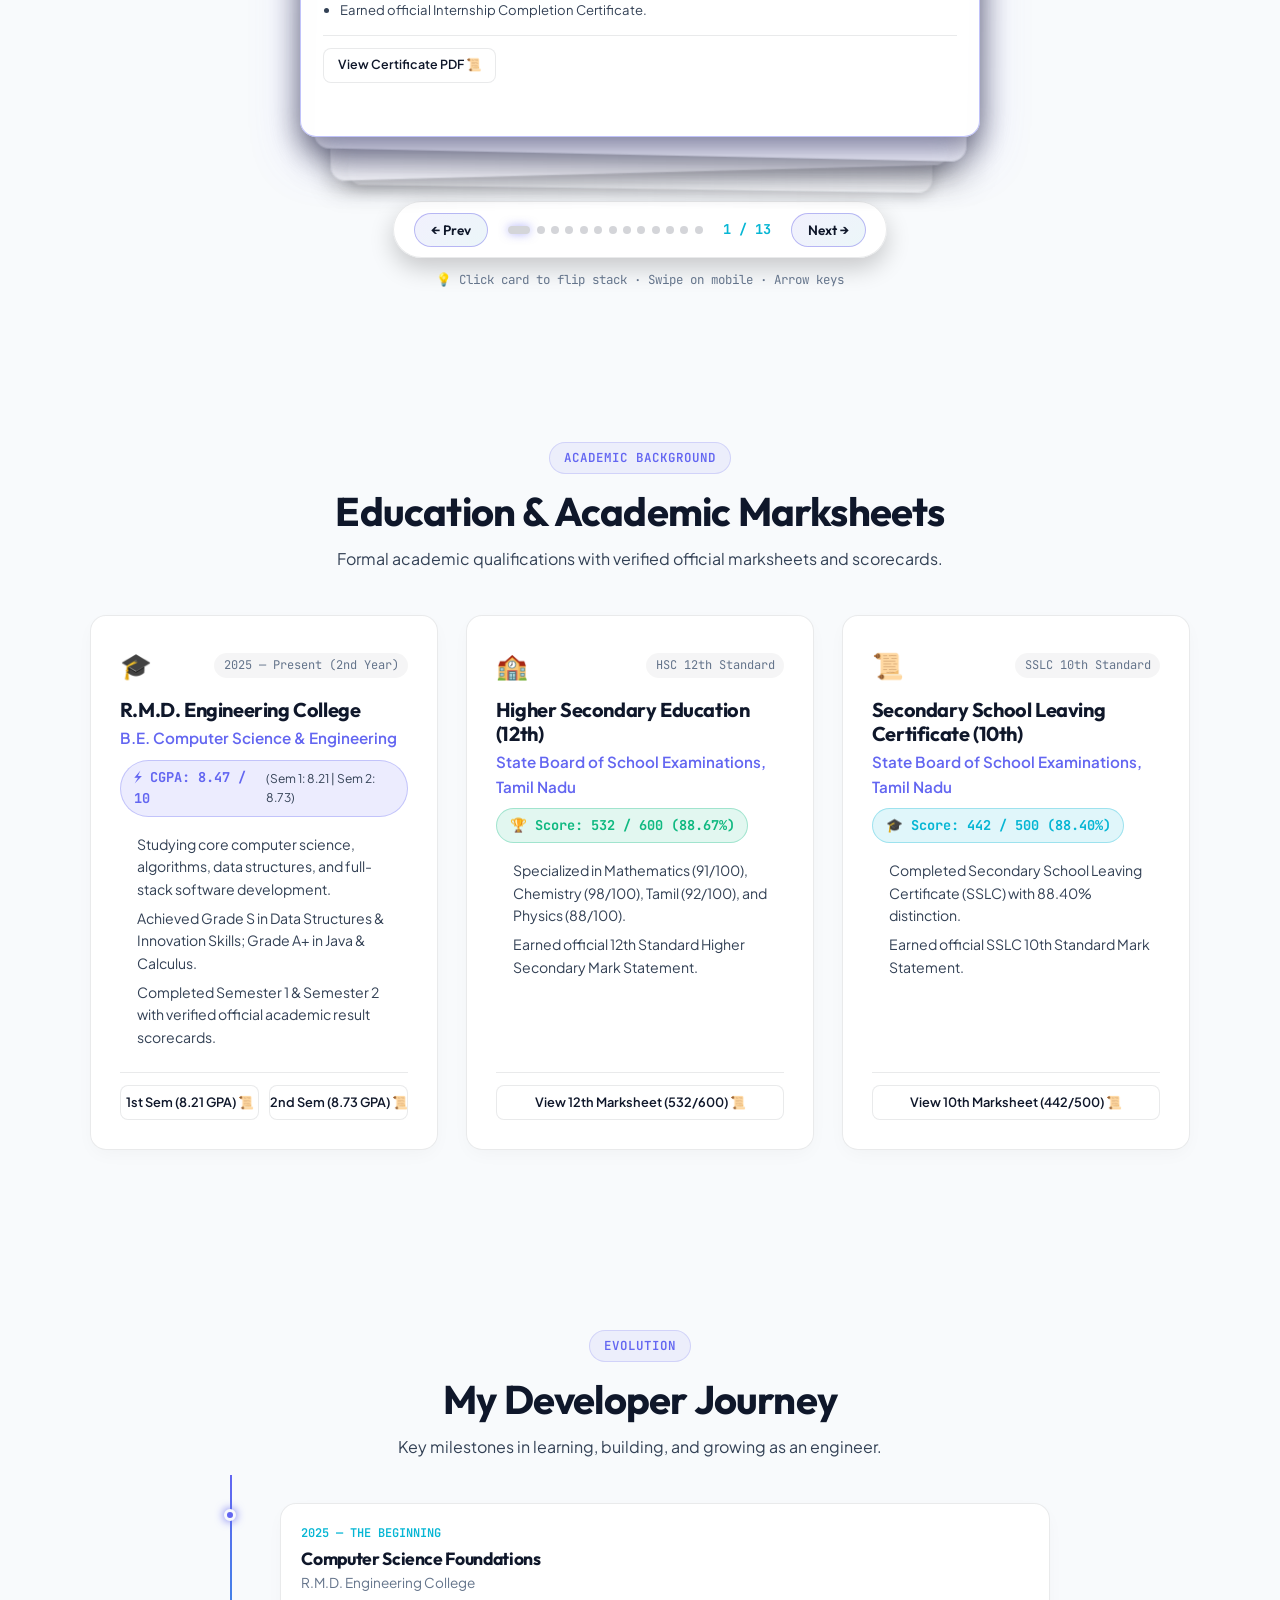
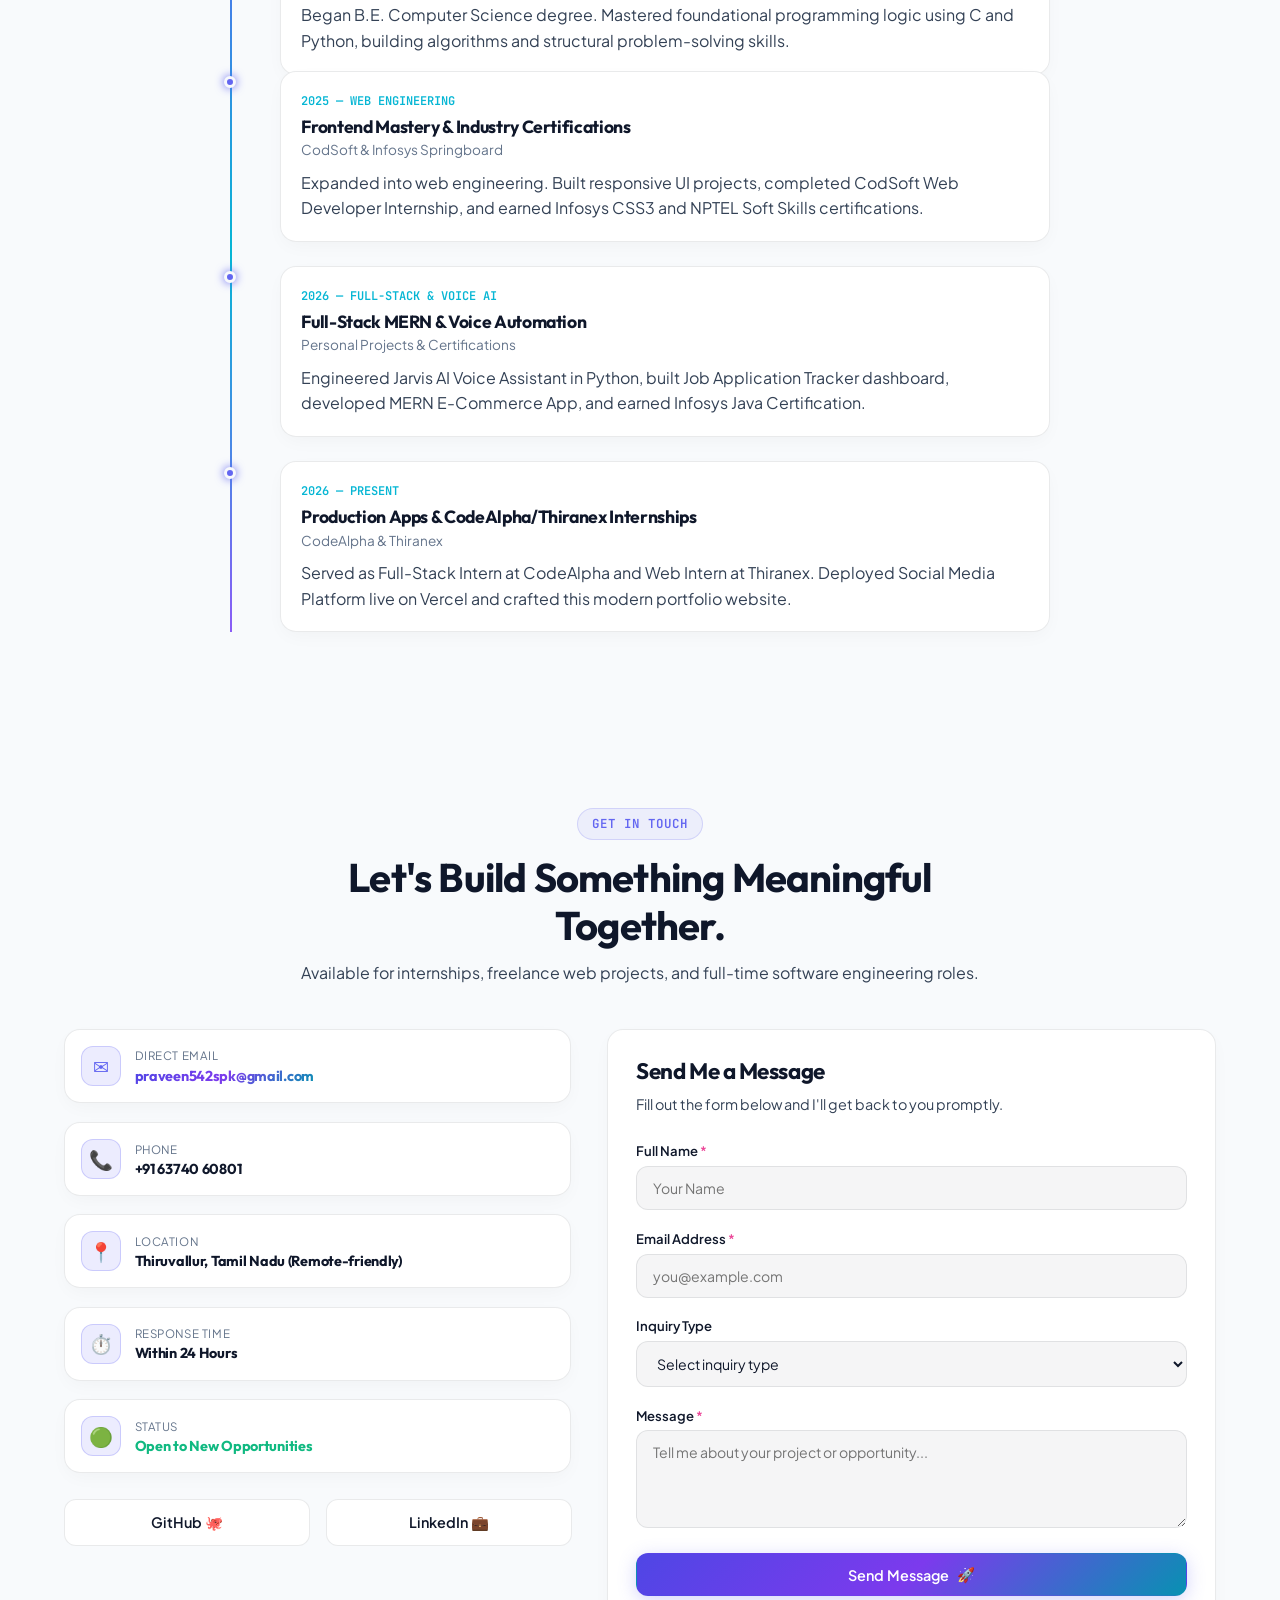
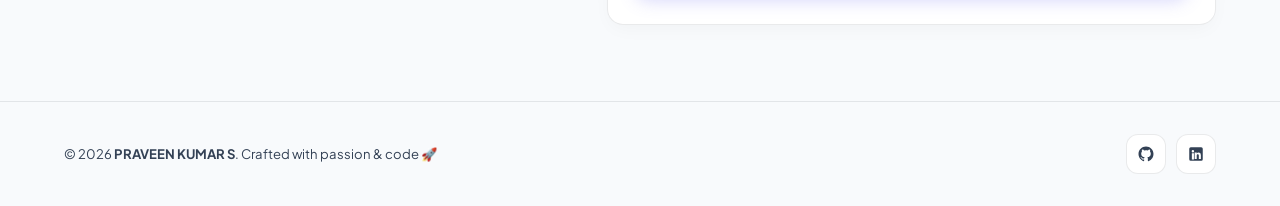
==== commit ad0ddf52: "feat: add CodeTantra C++, DSA, Java, and SDP certificates to portfolio and resume" ====
--- a/index.html
+++ b/index.html
@@ -180,7 +180,7 @@
               <div class="stat-label">Online Internships</div>
             </div>
             <div class="glass-card stat-card tilt-card">
-              <div class="stat-number gradient-text" data-target="6" data-suffix="">0</div>
+              <div class="stat-number gradient-text" data-target="10" data-suffix="">0</div>
               <div class="stat-label">Certifications</div>
             </div>
             <div class="glass-card stat-card tilt-card">
@@ -293,7 +293,7 @@
                   My engineering portfolio spans <strong>7+ real-world projects</strong> — including a full-featured <strong>Social Media Platform</strong> (deployed on Vercel), a <strong>Kanban Job Application Tracker</strong> (MERN stack), a voice-automated <strong>Jarvis AI Assistant</strong> (Python NLP), full-fledged <strong>MERN E-Commerce systems</strong>, and real-time API weather dashboards.
                 </p>
                 <p class="about-block-desc">
-                  With hands-on experience from <strong>3 online internships</strong> (CodeAlpha, CodSoft, Thiranex) and <strong>6 industry certifications</strong> (HP LIFE AI, MongoDB, Infosys, NPTEL), I focus on clean component architecture, fast rendering, WCAG web accessibility, and crafting seamless digital experiences.
+                  With hands-on experience from <strong>3 online internships</strong> (CodeAlpha, CodSoft, Thiranex) and <strong>10 industry certifications</strong> (HP LIFE AI, MongoDB, CodeTantra, Infosys, NPTEL), I focus on clean component architecture, fast rendering, WCAG web accessibility, and crafting seamless digital experiences.
                 </p>
               </div>
             </div>
@@ -930,6 +930,82 @@
                 </div>
               </div>
 
+              <!-- Card 10: CodeTantra C++ -->
+              <div class="glass-card achievement-card cert-deck-card" data-index="9">
+                <div class="achievement-header">
+                  <div class="achievement-badge-icon">⚡</div>
+                  <span class="achievement-date">2026</span>
+                </div>
+                <h3 class="achievement-title">CodeTantra — C++ Programming</h3>
+                <div class="achievement-issuer">CodeTantra Learning Platform · Certification</div>
+                <ul class="achievement-details">
+                  <li>Certified in C++ fundamentals, Object-Oriented Programming (OOP), pointers, memory management, and Standard Template Library (STL).</li>
+                  <li>Completed hands-on practical coding assessments on the CodeTantra interactive engine.</li>
+                </ul>
+                <div class="cert-card-footer">
+                  <a href="assets/certificates/codetantra-cpp.pdf" target="_blank" rel="noopener noreferrer" class="btn btn-outline btn-sm cert-btn">
+                    View Certificate PDF 📜
+                  </a>
+                </div>
+              </div>
+
+              <!-- Card 11: CodeTantra DSA -->
+              <div class="glass-card achievement-card cert-deck-card" data-index="10">
+                <div class="achievement-header">
+                  <div class="achievement-badge-icon">🌲</div>
+                  <span class="achievement-date">2026</span>
+                </div>
+                <h3 class="achievement-title">CodeTantra — Data Structures &amp; Algorithms</h3>
+                <div class="achievement-issuer">CodeTantra Learning Platform · Certification</div>
+                <ul class="achievement-details">
+                  <li>Certified in Data Structures &amp; Algorithms covering arrays, linked lists, stacks, queues, trees, graphs, sorting, and algorithmic optimization.</li>
+                  <li>Mastered interactive problem solving and algorithmic analysis.</li>
+                </ul>
+                <div class="cert-card-footer">
+                  <a href="assets/certificates/codetantra-dsa.pdf" target="_blank" rel="noopener noreferrer" class="btn btn-outline btn-sm cert-btn">
+                    View Certificate PDF 📜
+                  </a>
+                </div>
+              </div>
+
+              <!-- Card 12: CodeTantra Java -->
+              <div class="glass-card achievement-card cert-deck-card" data-index="11">
+                <div class="achievement-header">
+                  <div class="achievement-badge-icon">☕</div>
+                  <span class="achievement-date">2026</span>
+                </div>
+                <h3 class="achievement-title">CodeTantra — Java Programming</h3>
+                <div class="achievement-issuer">CodeTantra Learning Platform · Certification</div>
+                <ul class="achievement-details">
+                  <li>Certified in Core Java syntax, Object-Oriented Programming (OOP), exception handling, collection frameworks, and multithreading.</li>
+                  <li>Demonstrated hands-on proficiency through interactive automated grading test suites.</li>
+                </ul>
+                <div class="cert-card-footer">
+                  <a href="assets/certificates/codetantra-java.pdf" target="_blank" rel="noopener noreferrer" class="btn btn-outline btn-sm cert-btn">
+                    View Certificate PDF 📜
+                  </a>
+                </div>
+              </div>
+
+              <!-- Card 13: CodeTantra SDP -->
+              <div class="glass-card achievement-card cert-deck-card" data-index="12">
+                <div class="achievement-header">
+                  <div class="achievement-badge-icon">🎯</div>
+                  <span class="achievement-date">2026</span>
+                </div>
+                <h3 class="achievement-title">CodeTantra — Skill Development Program (SDP)</h3>
+                <div class="achievement-issuer">CodeTantra Learning Platform · Certification</div>
+                <ul class="achievement-details">
+                  <li>Completed comprehensive Skill Development Program (SDP) focused on practical software engineering and core programming mastery.</li>
+                  <li>Earned official CodeTantra SDP Certificate of Excellence.</li>
+                </ul>
+                <div class="cert-card-footer">
+                  <a href="assets/certificates/codetantra-sdp.pdf" target="_blank" rel="noopener noreferrer" class="btn btn-outline btn-sm cert-btn">
+                    View Certificate PDF 📜
+                  </a>
+                </div>
+              </div>
+
             </div>
           </div>
 
@@ -1587,6 +1663,6 @@
   <!-- Floating Back to Top Button -->
   <button id="back-to-top" aria-label="Back to top" title="Back to top">↑</button>
 
-  <script src="js/main.js?v=31.0"></script>
+  <script src="js/main.js?v=32.0"></script>
 </body>
 </html>
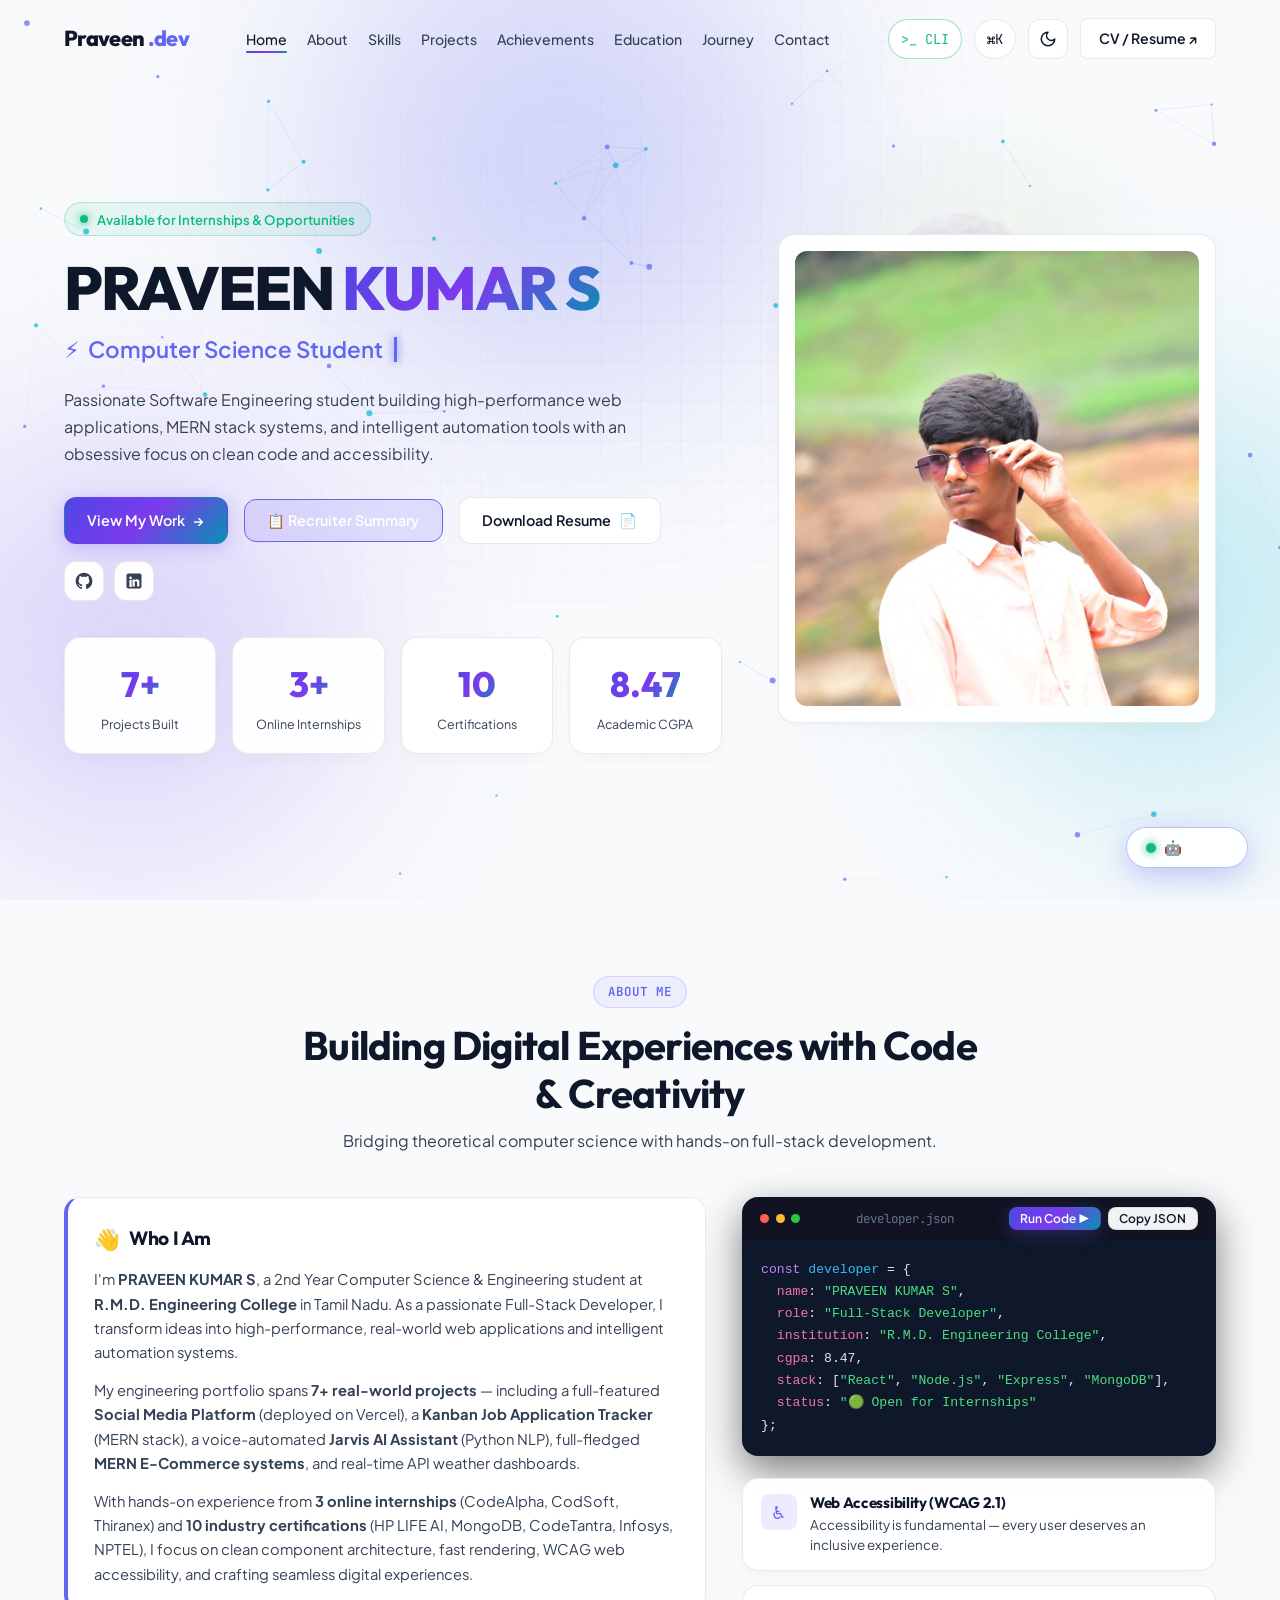
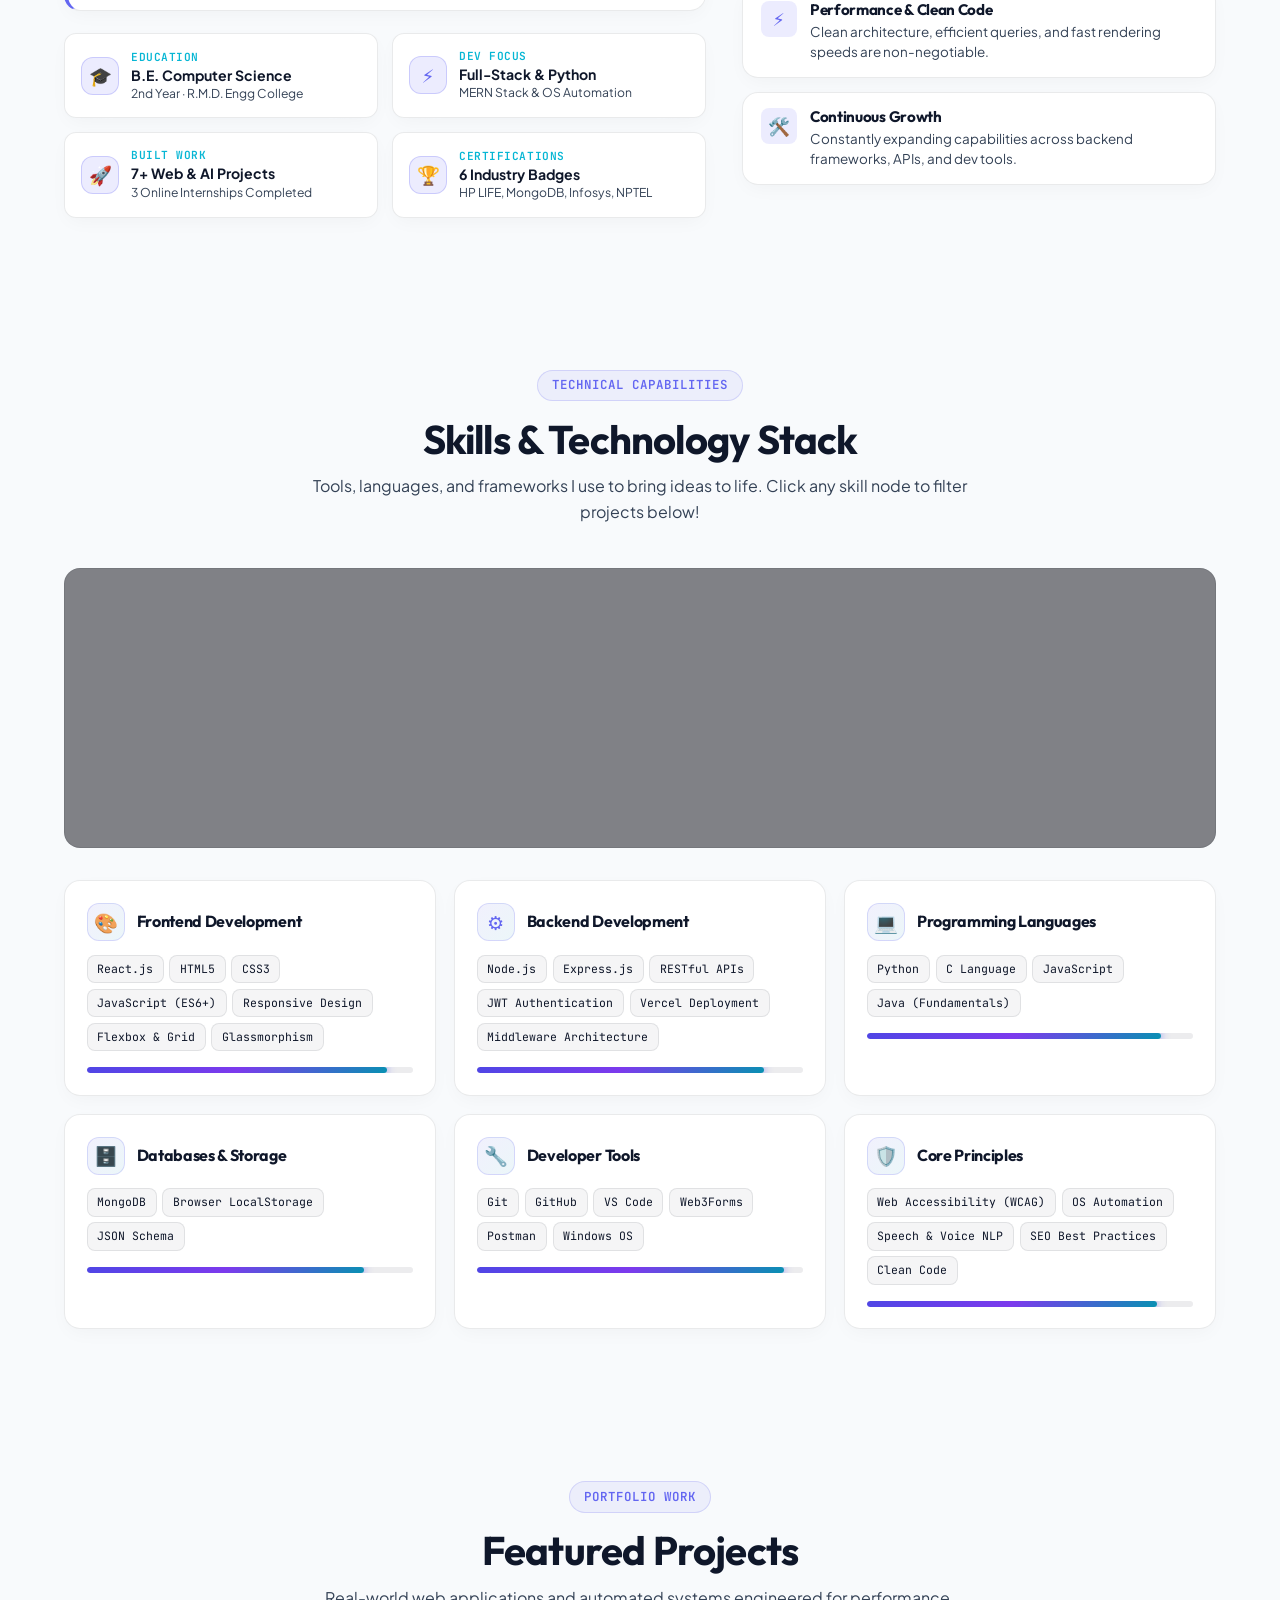
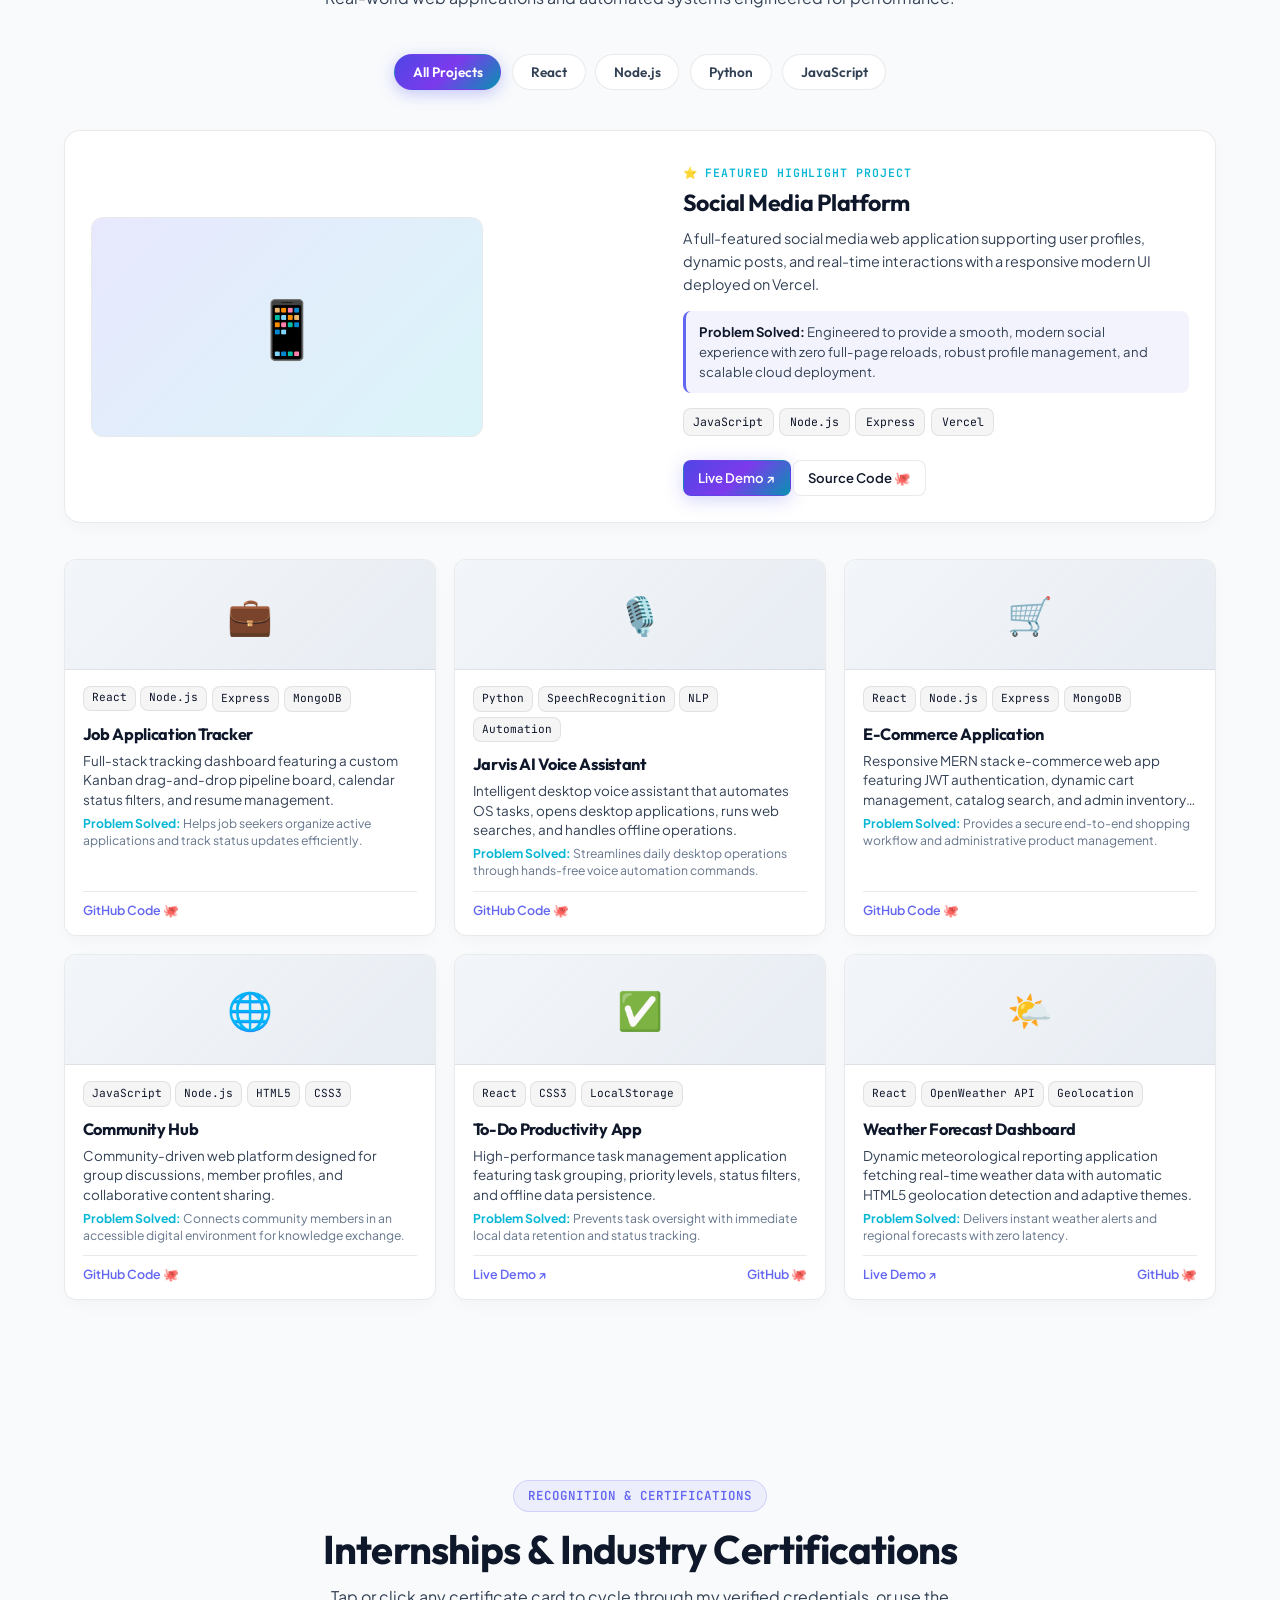
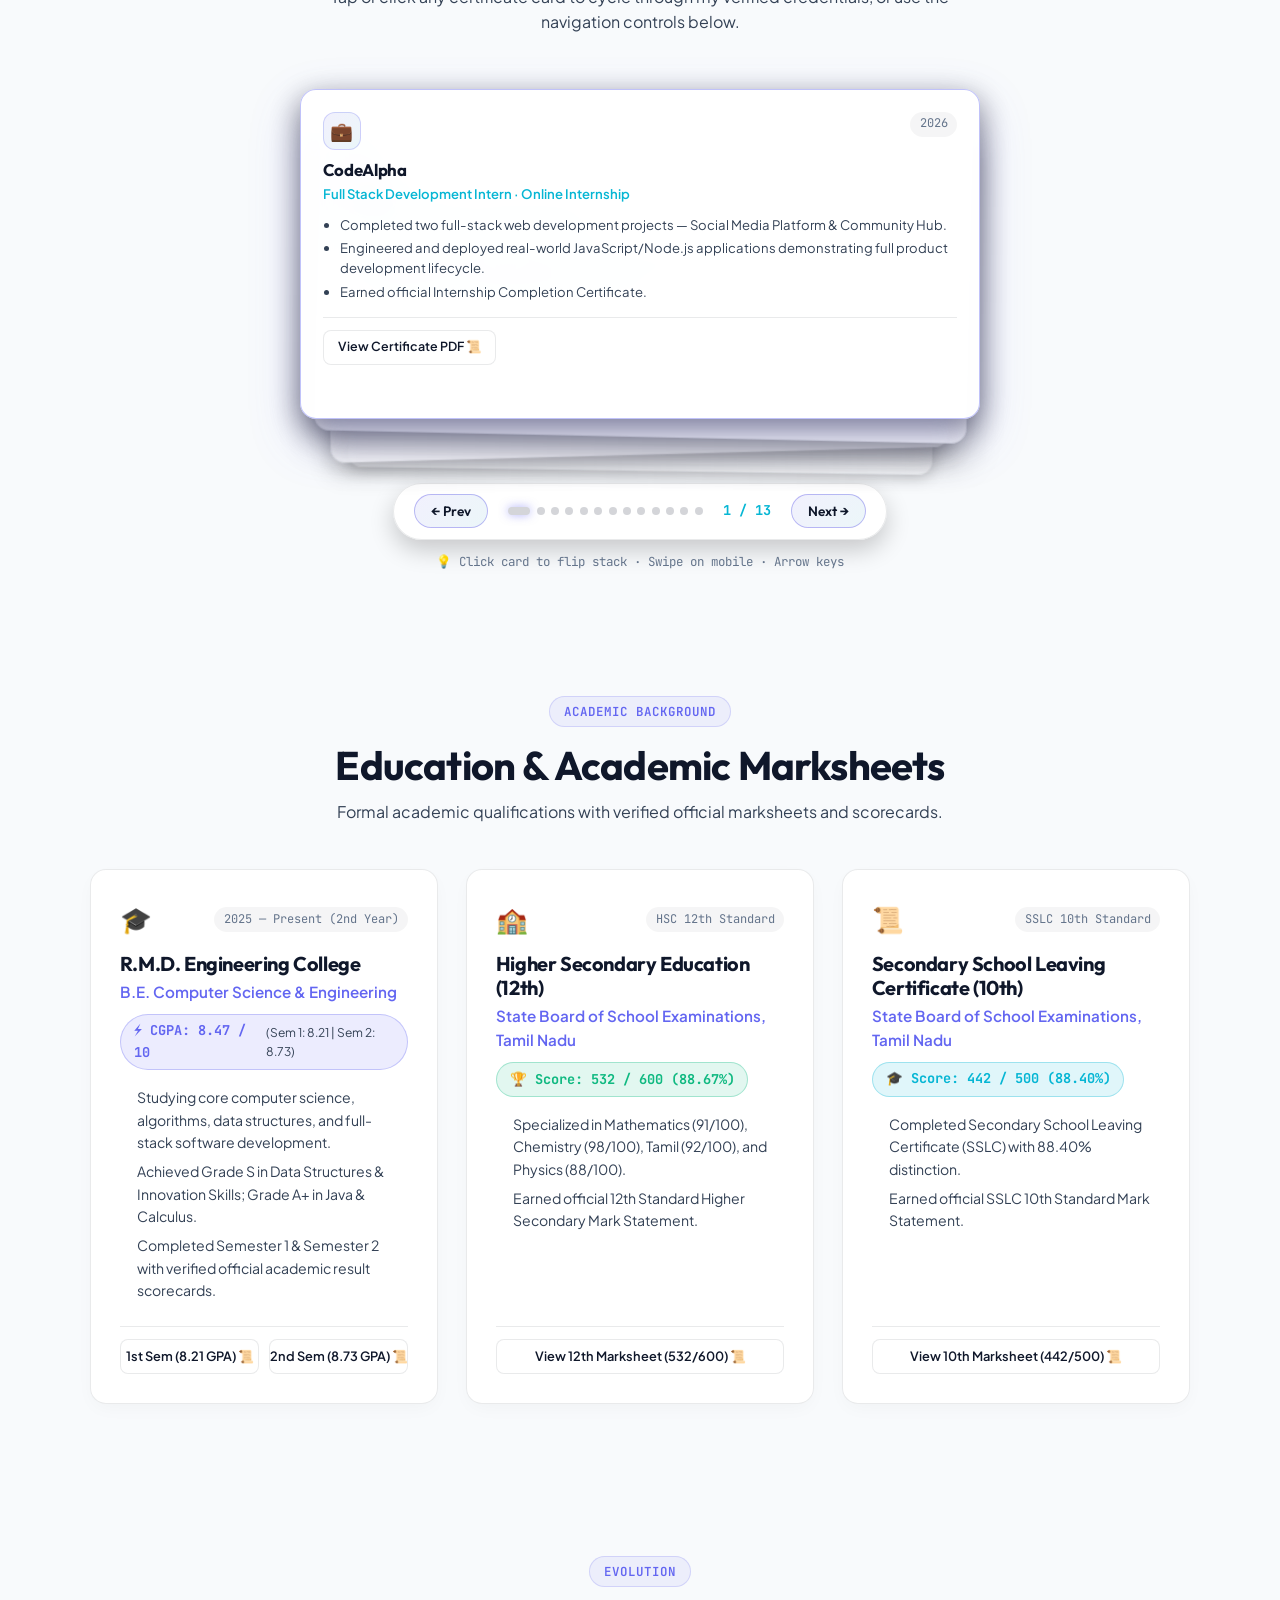
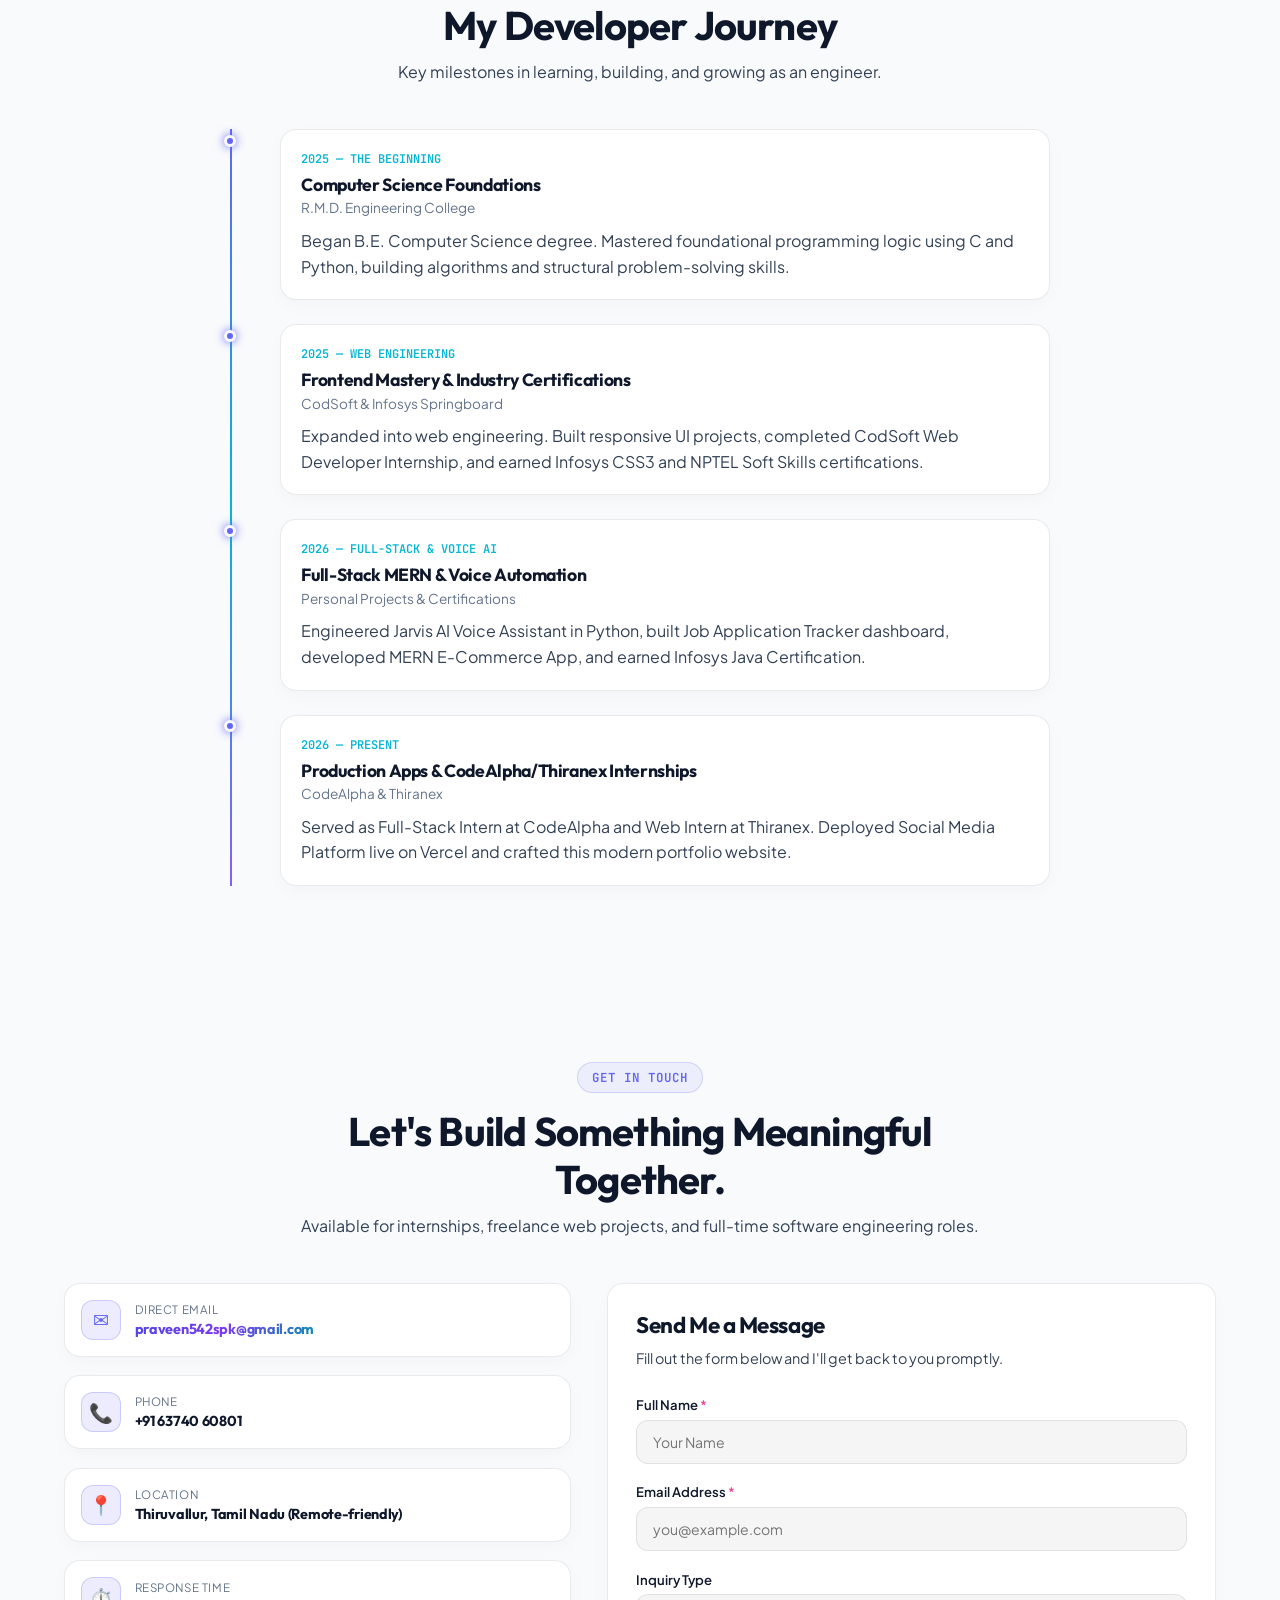
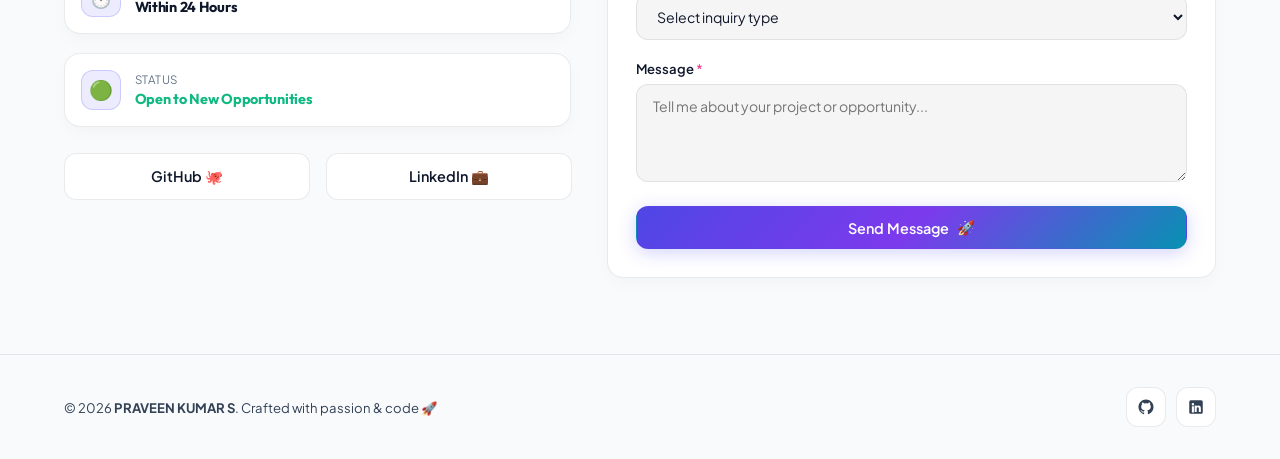
==== commit 2e4d5249: "remove: remove Interactive Digital Twin and Knowledge Graph section" ====
--- a/index.html
+++ b/index.html
@@ -204,65 +204,6 @@
       </div>
     </section>
 
-    <!-- ==========================================================================
-       INTERACTIVE DIGITAL TWIN & PERSONAL KNOWLEDGE GRAPH HUB
-       ========================================================================== -->
-    <section id="interactive-hub" class="section" aria-label="Interactive Digital Profile Hub" style="padding: 4rem 0; position: relative;">
-      <div class="container">
-        
-        <div class="section-header reveal">
-          <span class="section-tag">AI-POWERED DIGITAL PROFILE</span>
-          <h2 class="section-title">Interactive Digital Twin &amp; Knowledge Graph</h2>
-          <p class="section-subtitle">Explore connections between Education, Skills, Projects, Certificates, Internships, and Achievements in real time.</p>
-        </div>
-
-        <!-- 3. Digital Twin Central Hub -->
-        <div class="digital-twin-container reveal">
-          <div class="twin-orbit-wrapper">
-            <div class="twin-central-avatar">
-              <img src="assets/profile.jpg" alt="Praveen Kumar S — Digital Twin" />
-              <div class="twin-pulse-ring"></div>
-              <div class="twin-label">PRAVEEN KUMAR S<br><span style="font-size:0.75rem; color:var(--text-muted); font-weight:400;">Digital Twin v2.0</span></div>
-            </div>
-            
-            <button class="orbit-sat sat-skills" data-target="#skills" title="Explore Skills">
-              <span class="sat-icon">💻</span> <span class="sat-text">Skills</span>
-            </button>
-            <button class="orbit-sat sat-projects" data-target="#projects" title="Explore Projects">
-              <span class="sat-icon">🚀</span> <span class="sat-text">Projects</span>
-            </button>
-            <button class="orbit-sat sat-certs" data-target="#achievements" title="Explore Certificates">
-              <span class="sat-icon">📜</span> <span class="sat-text">Certificates</span>
-            </button>
-            <button class="orbit-sat sat-edu" data-target="#education" title="Explore Education">
-              <span class="sat-icon">🎓</span> <span class="sat-text">Education</span>
-            </button>
-            <button class="orbit-sat sat-achieve" data-target="#journey" title="Explore Achievements">
-              <span class="sat-icon">🏆</span> <span class="sat-text">Achievements</span>
-            </button>
-          </div>
-        </div>
-
-        <!-- 1.1. Interactive Personal Knowledge Graph Canvas -->
-        <div class="knowledge-graph-wrapper glass-card reveal delay-2" style="margin-top: 2.5rem; padding: 1.5rem; position: relative;">
-          <div style="display: flex; align-items: center; justify-content: space-between; flex-wrap: wrap; gap: 1rem; margin-bottom: 1rem;">
-            <div>
-              <h3 style="font-size: 1.25rem; font-family: var(--font-heading);">🕸️ Live Knowledge Network</h3>
-              <p style="font-size: 0.85rem; color: var(--text-muted);">Click any node to highlight connected learning paths and project outcomes.</p>
-            </div>
-            <div id="graph-node-details" style="font-size: 0.85rem; padding: 0.4rem 0.85rem; border-radius: var(--radius-full); background: var(--surface-hover); border: 1px solid var(--border-color); color: var(--accent-cyan);">
-              Select a node to inspect connections
-            </div>
-          </div>
-
-          <div style="position: relative; width: 100%; height: 420px; overflow: hidden; border-radius: var(--radius-md); background: rgba(0,0,0,0.3); border: 1px solid var(--border-color);">
-            <canvas id="knowledge-graph-canvas" width="1000" height="420" style="width: 100%; height: 100%; display: block; cursor: pointer;"></canvas>
-          </div>
-        </div>
-
-      </div>
-    </section>
-
     <!-- ABOUT SECTION -->
     <section id="about" class="section" aria-label="About Me">
       <div class="container">
@@ -1663,6 +1604,6 @@
   <!-- Floating Back to Top Button -->
   <button id="back-to-top" aria-label="Back to top" title="Back to top">↑</button>
 
-  <script src="js/main.js?v=32.0"></script>
+  <script src="js/main.js?v=33.0"></script>
 </body>
 </html>
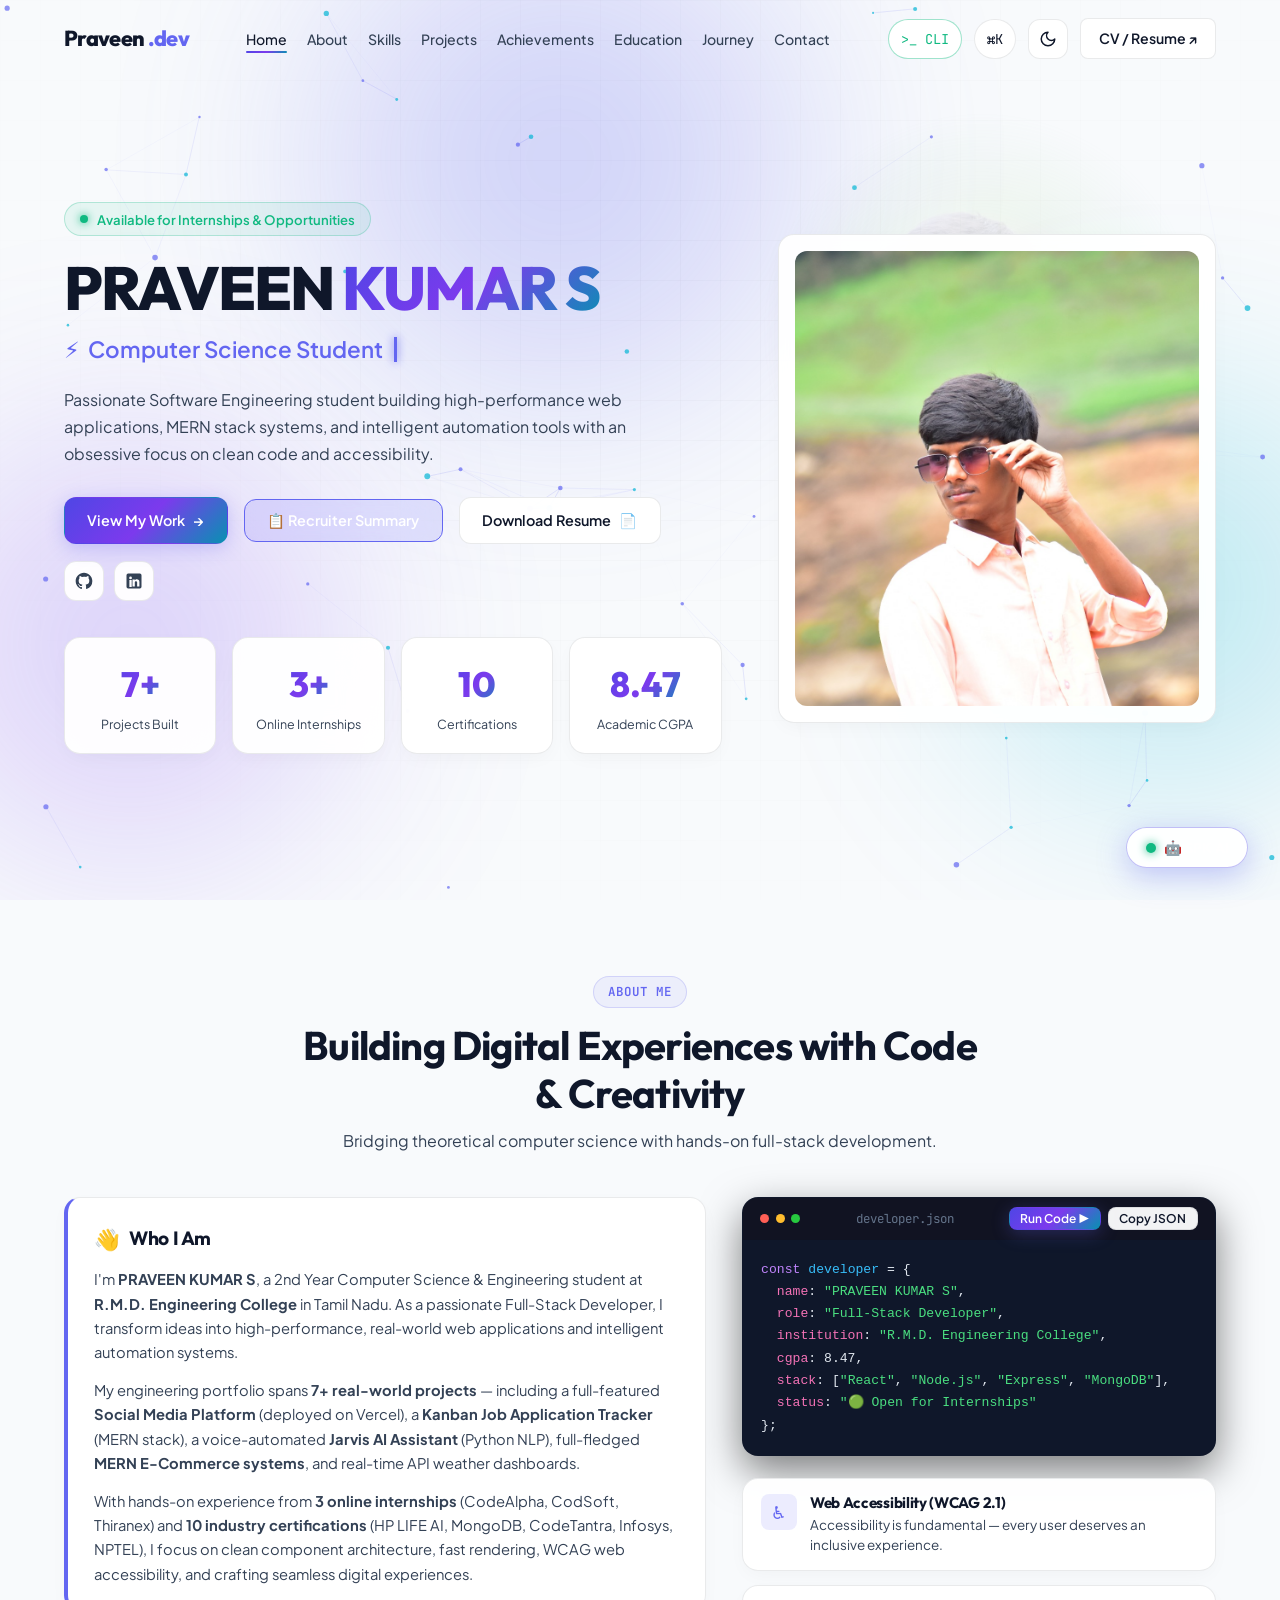
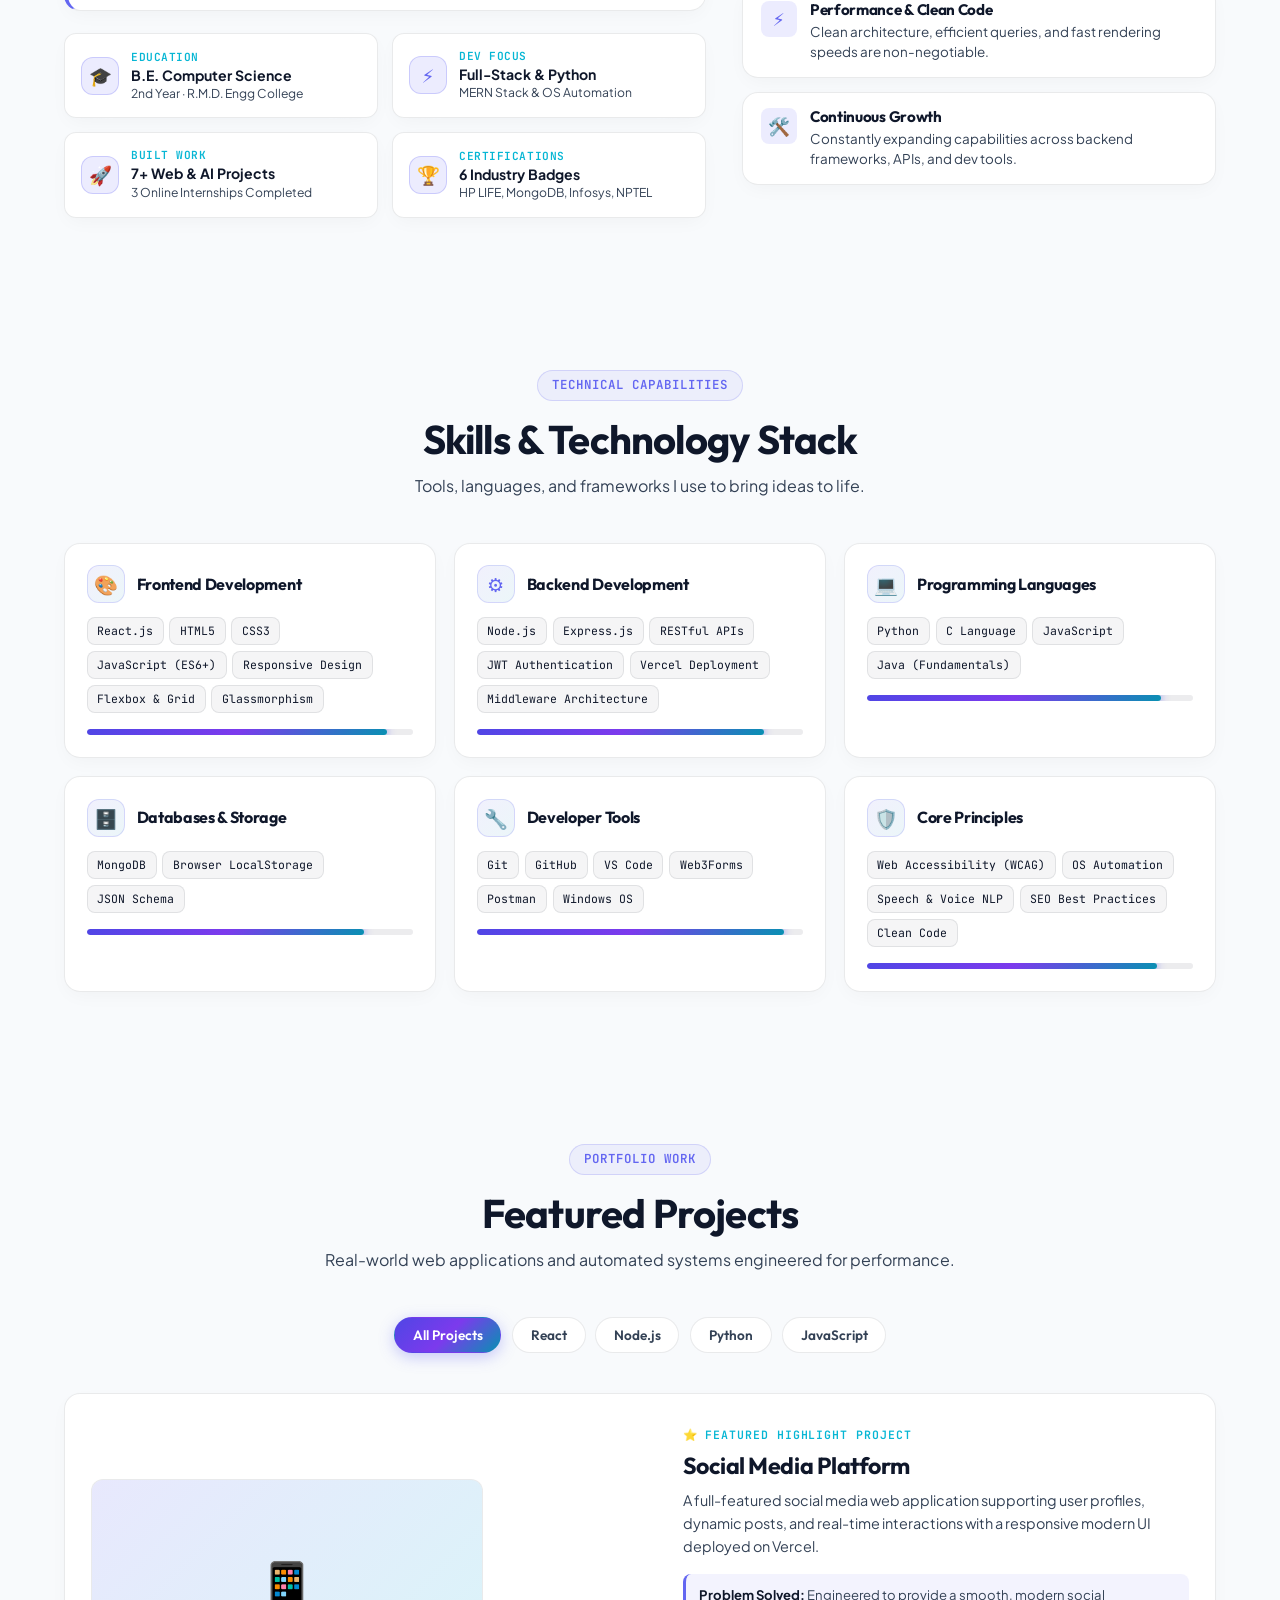
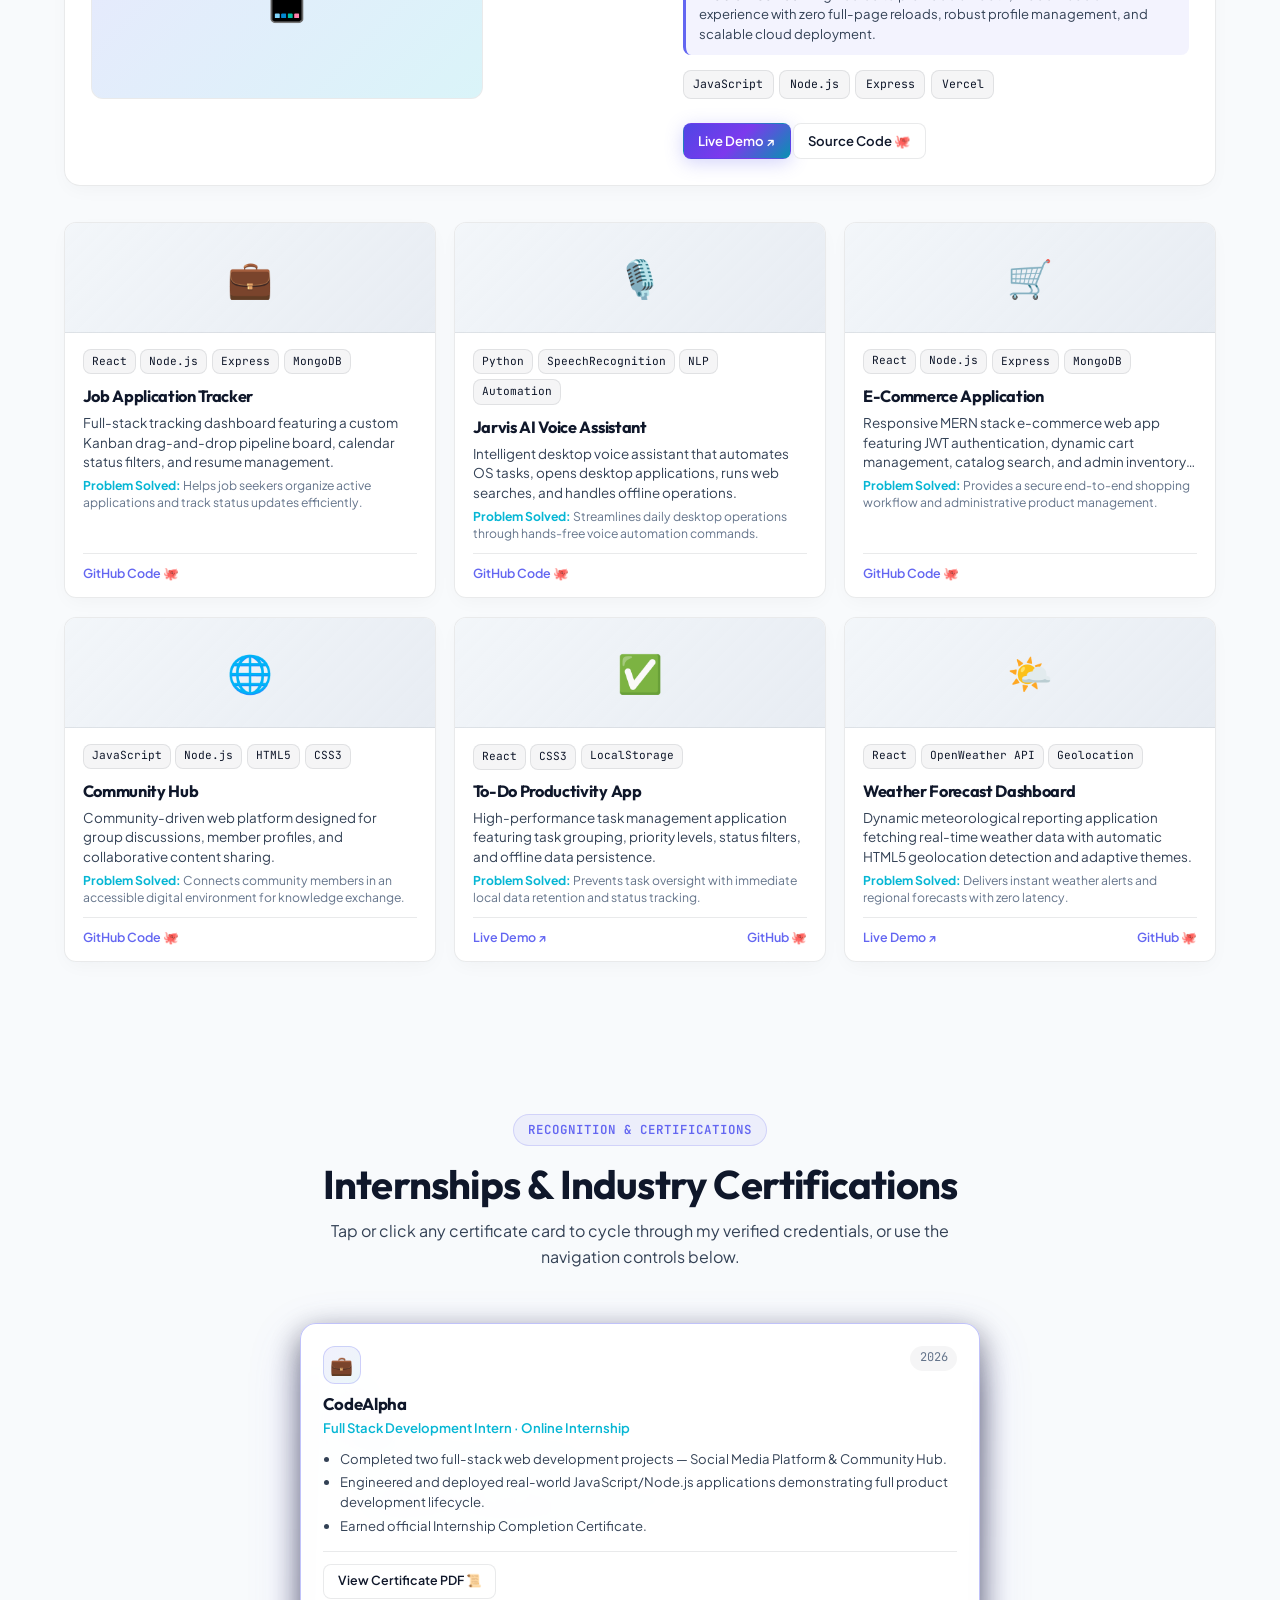
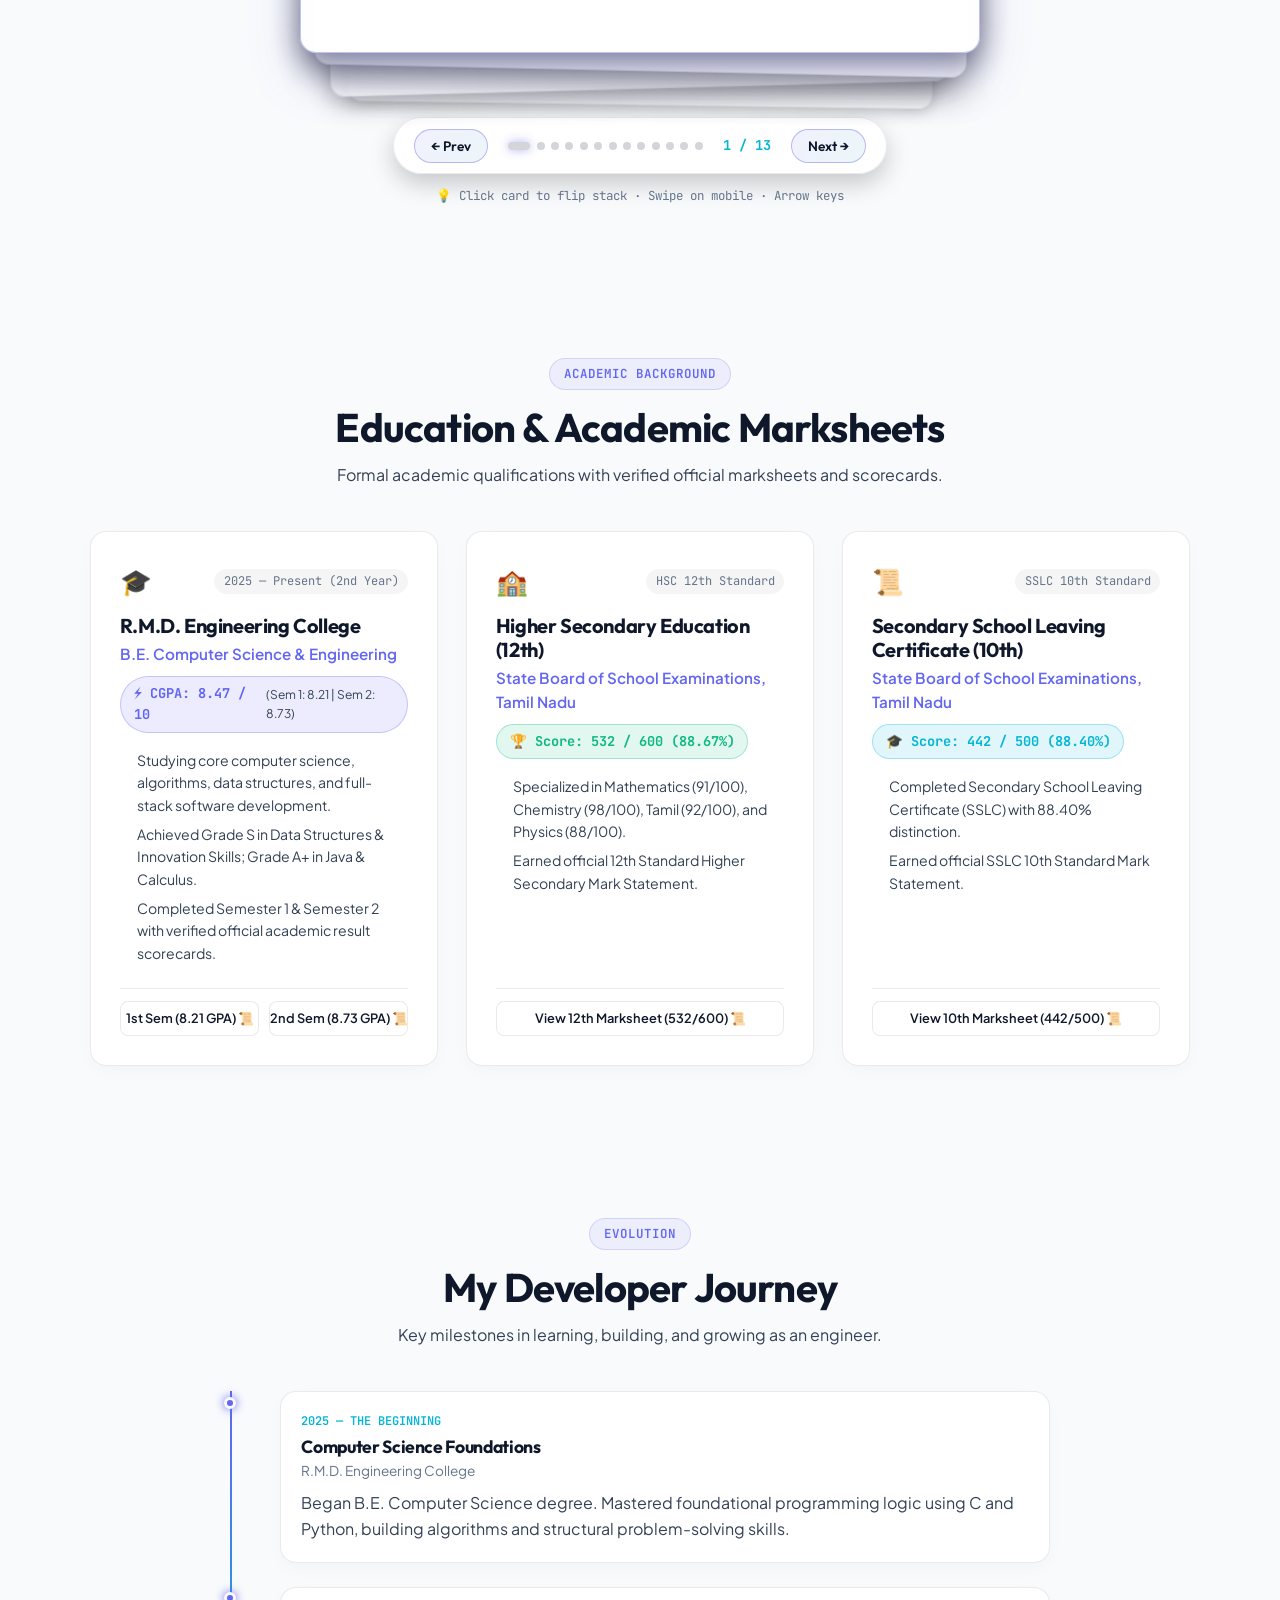
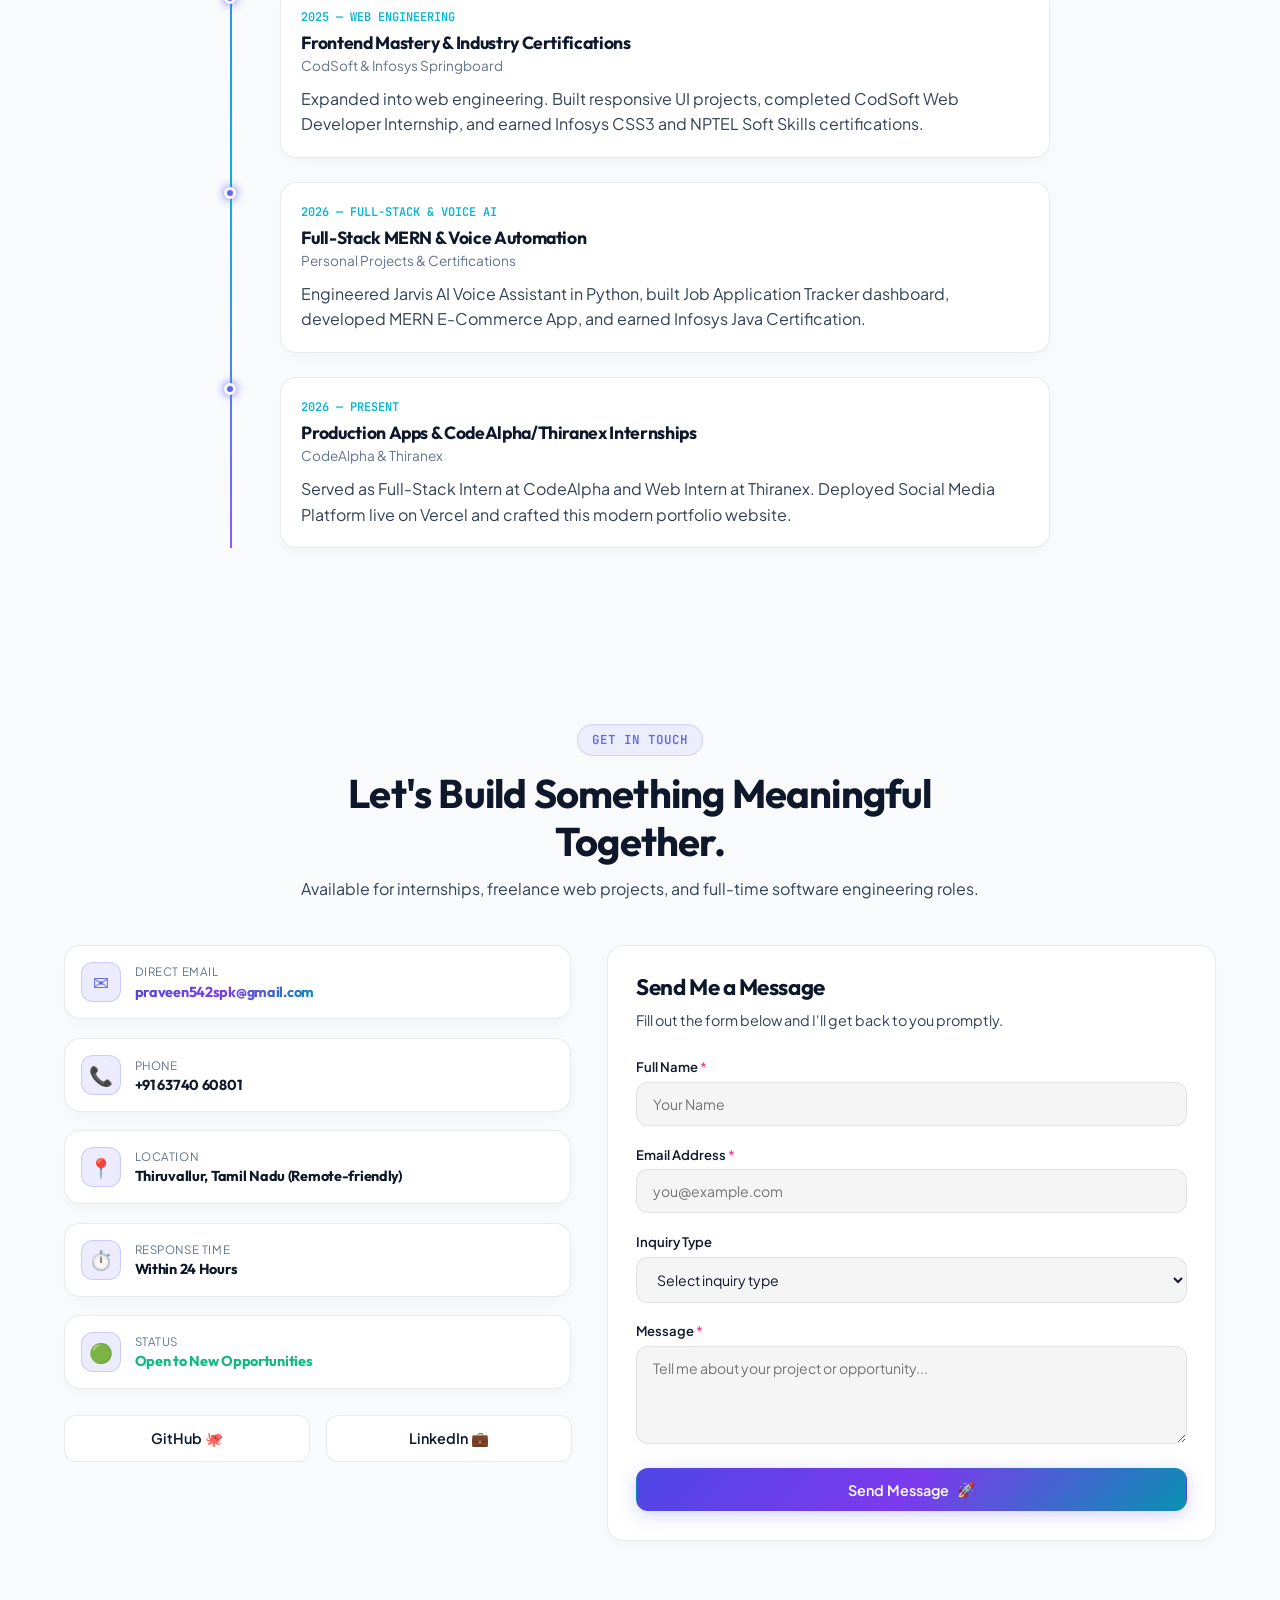
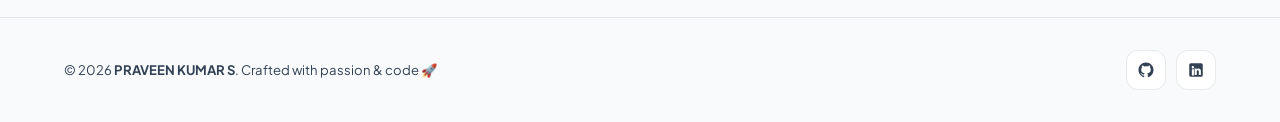
==== commit b0937703: "remove: remove interactive skill galaxy node constellation canvas" ====
--- a/index.html
+++ b/index.html
@@ -349,12 +349,7 @@
         <div class="section-header reveal">
           <span class="section-tag">TECHNICAL CAPABILITIES</span>
           <h2 class="section-title">Skills &amp; Technology Stack</h2>
-          <p class="section-subtitle">Tools, languages, and frameworks I use to bring ideas to life. Click any skill node to filter projects below!</p>
-        </div>
-
-        <!-- Interactive Skill Galaxy Canvas -->
-        <div class="skill-galaxy-box reveal">
-          <canvas id="skill-galaxy-canvas"></canvas>
+          <p class="section-subtitle">Tools, languages, and frameworks I use to bring ideas to life.</p>
         </div>
 
         <div class="skills-categories-grid">
@@ -1604,6 +1599,6 @@
   <!-- Floating Back to Top Button -->
   <button id="back-to-top" aria-label="Back to top" title="Back to top">↑</button>
 
-  <script src="js/main.js?v=33.0"></script>
+  <script src="js/main.js?v=34.0"></script>
 </body>
 </html>
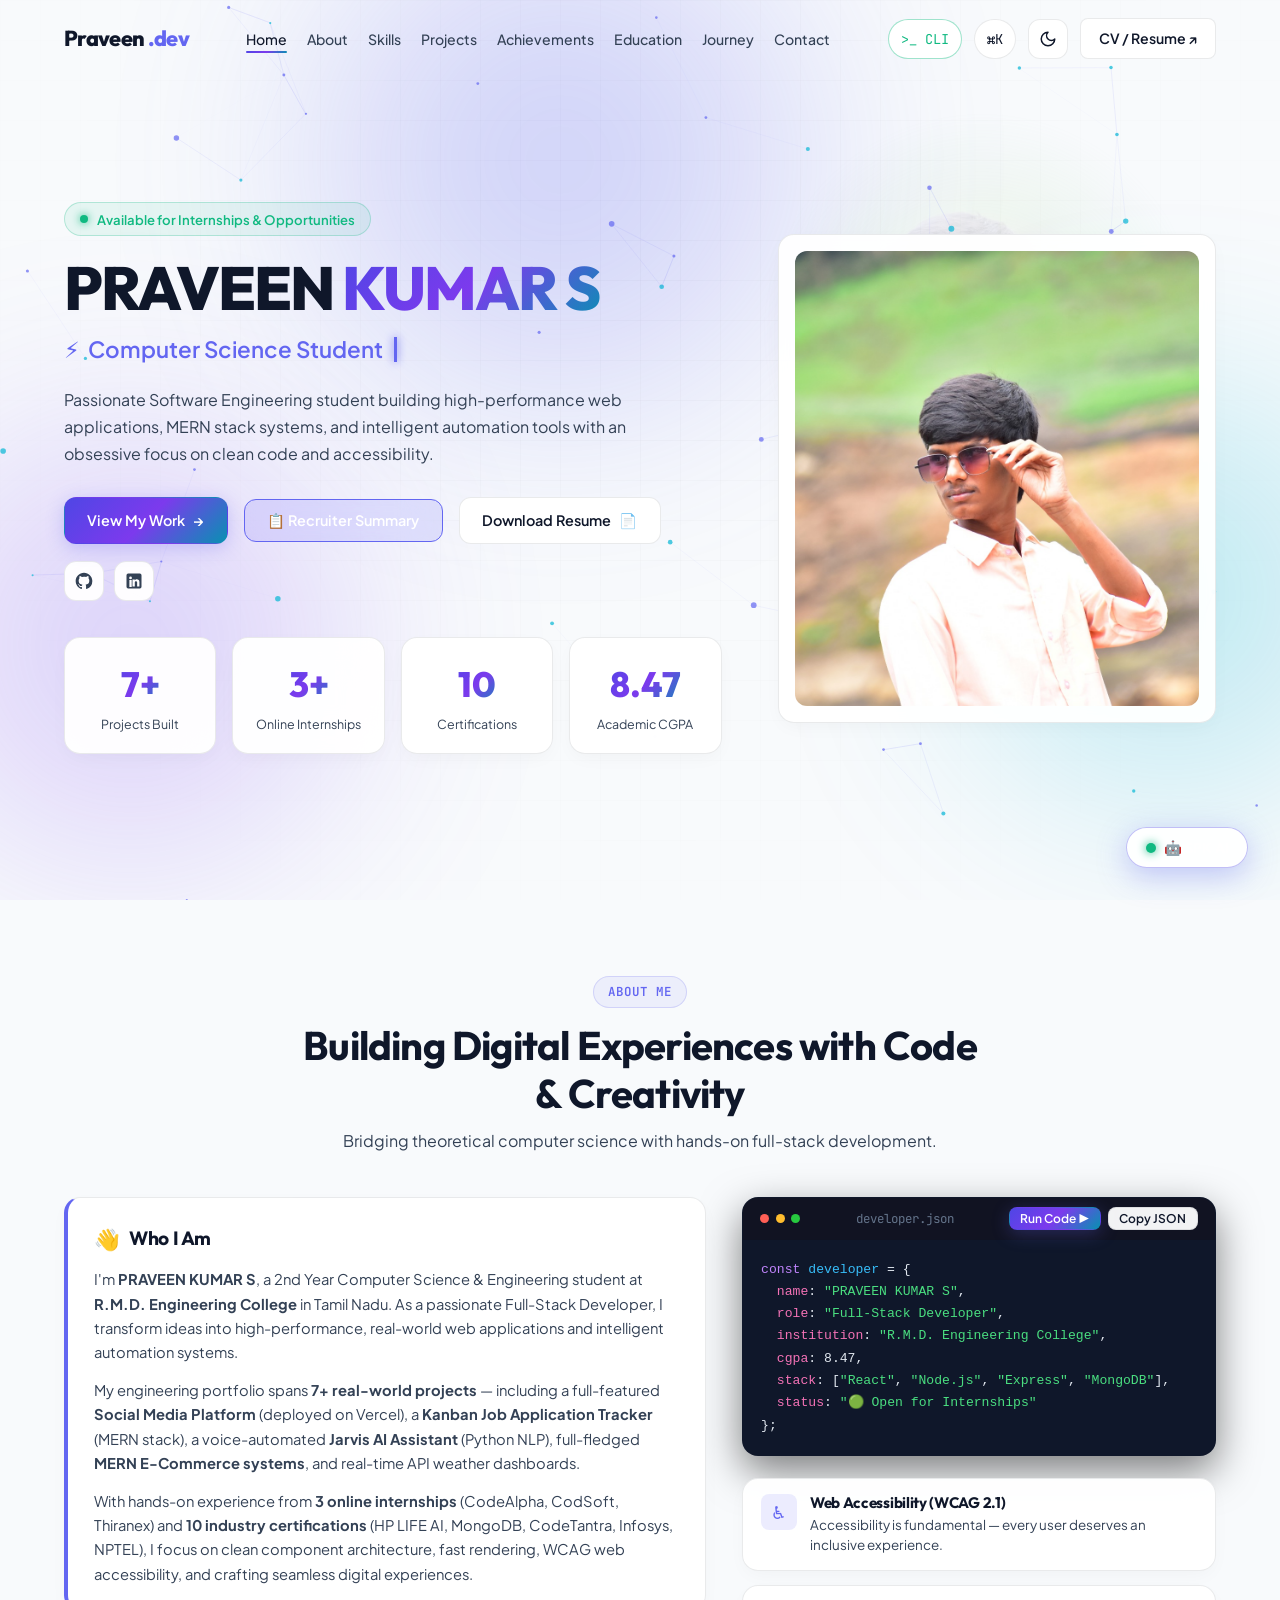
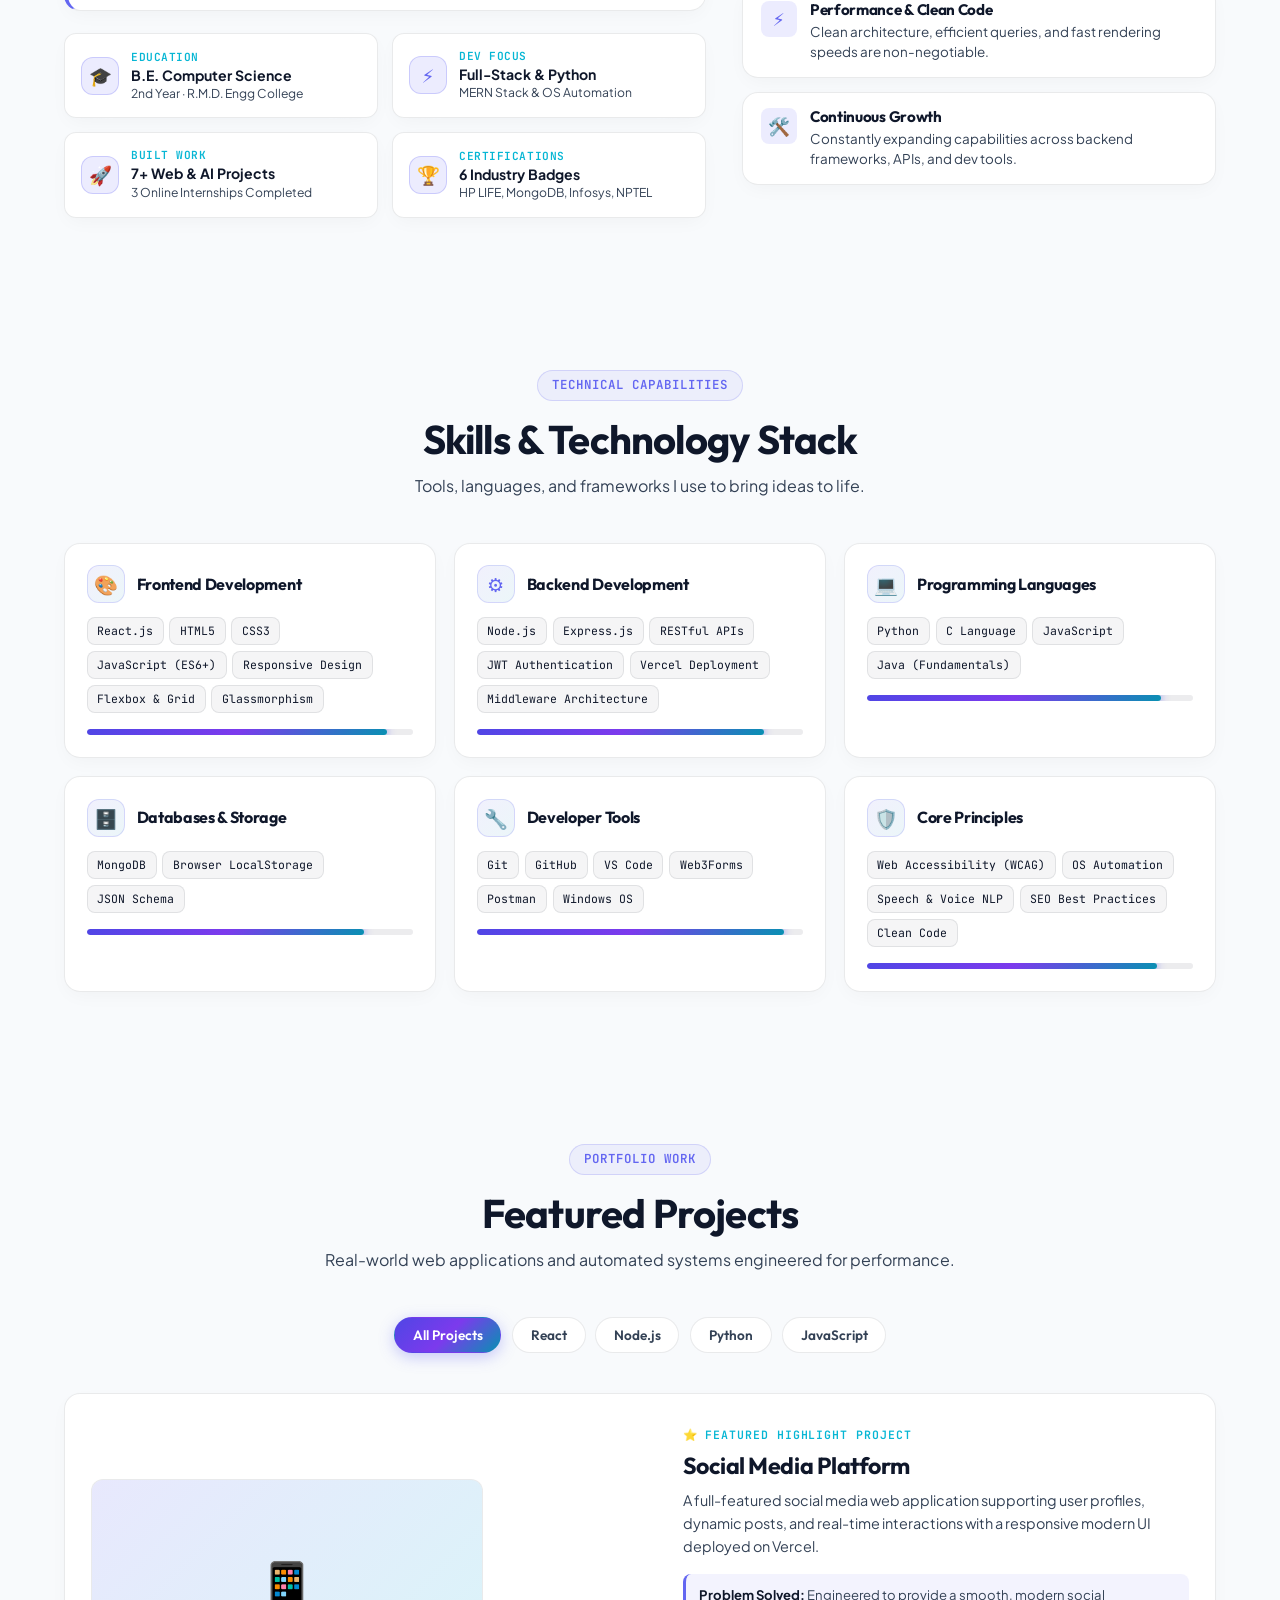
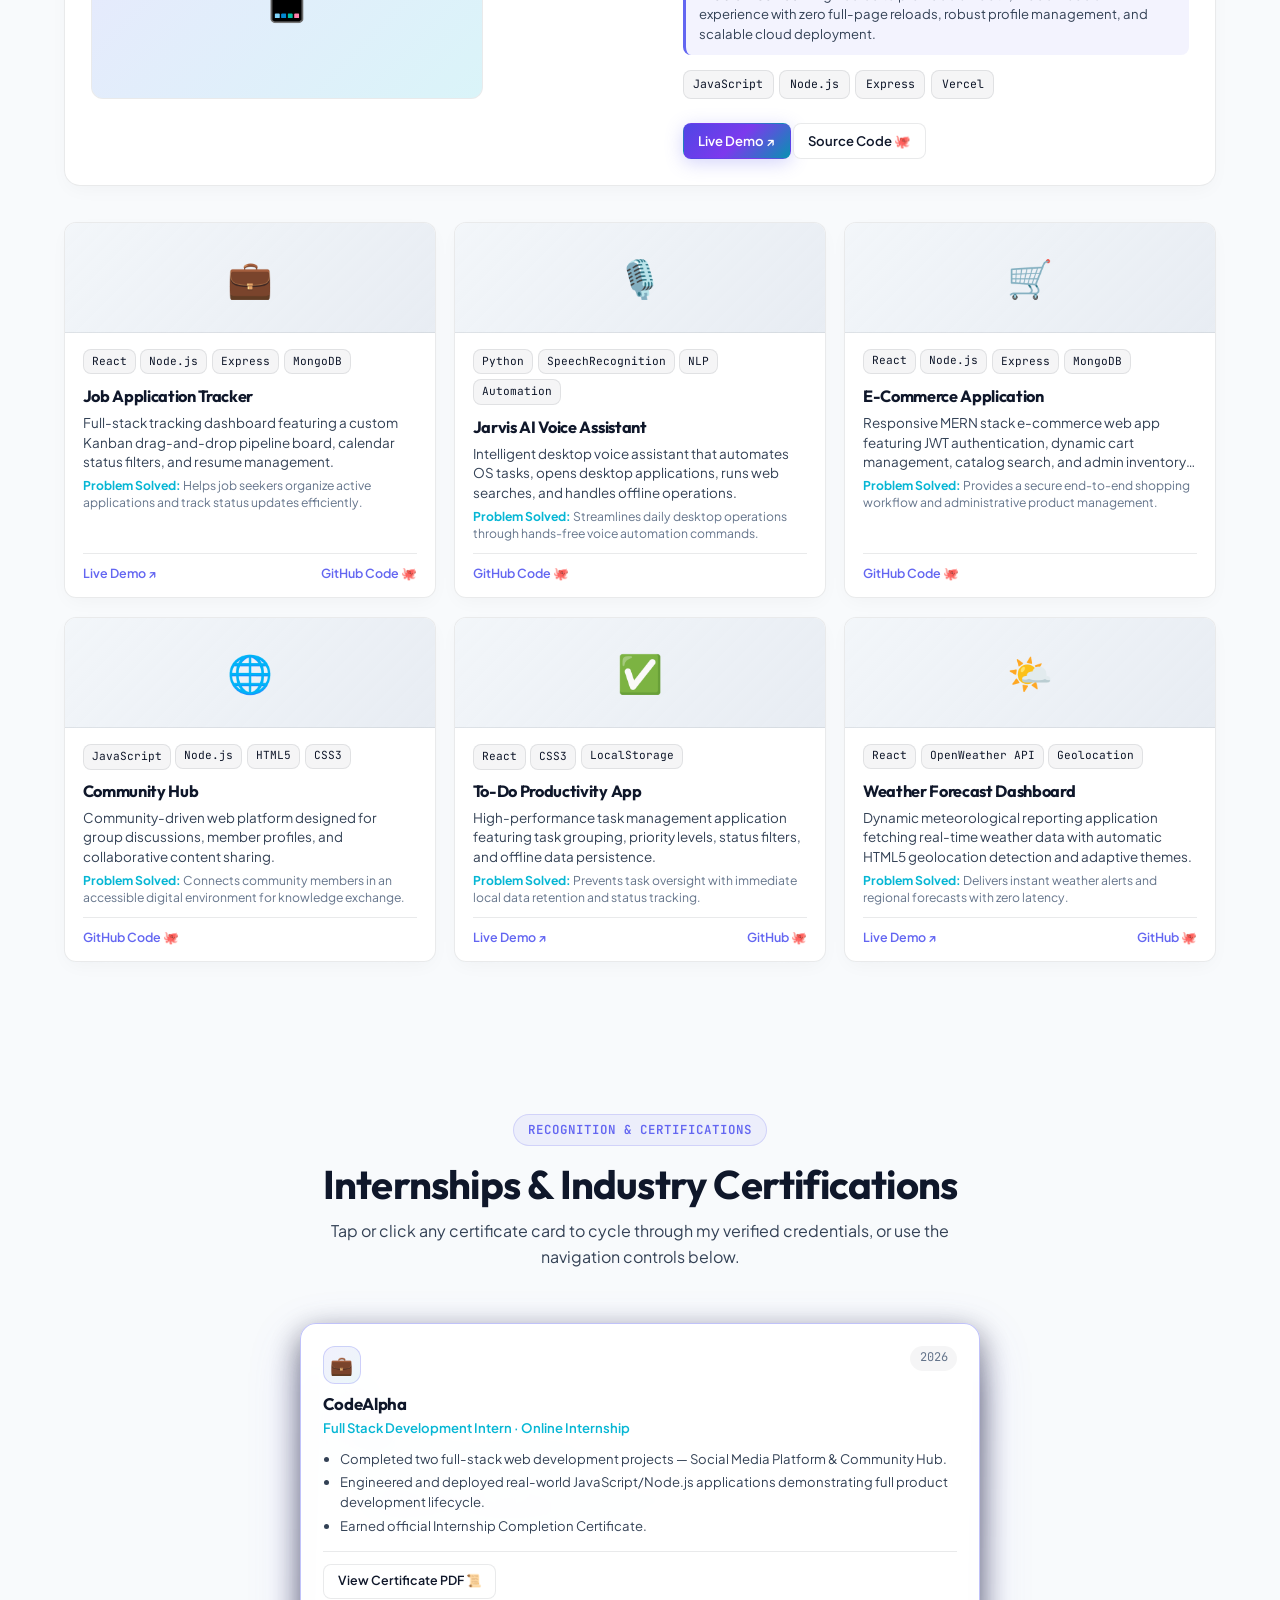
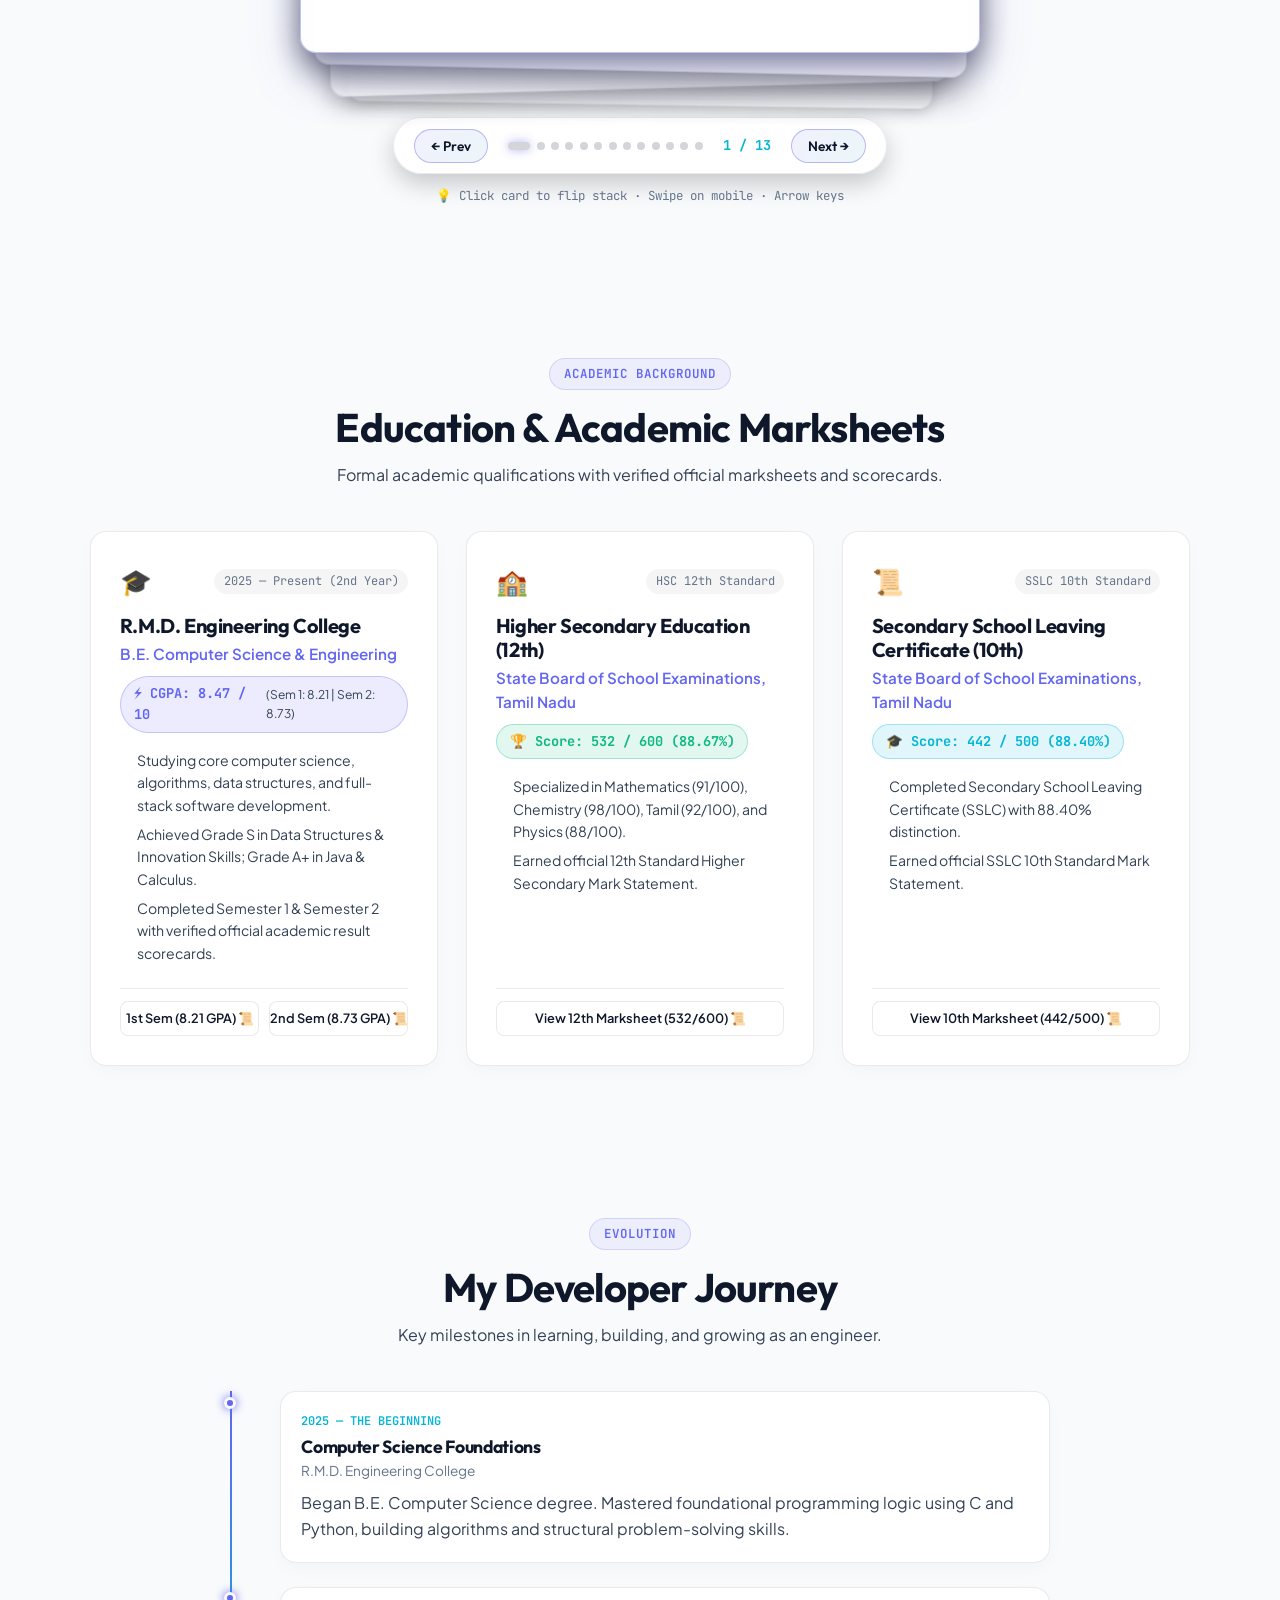
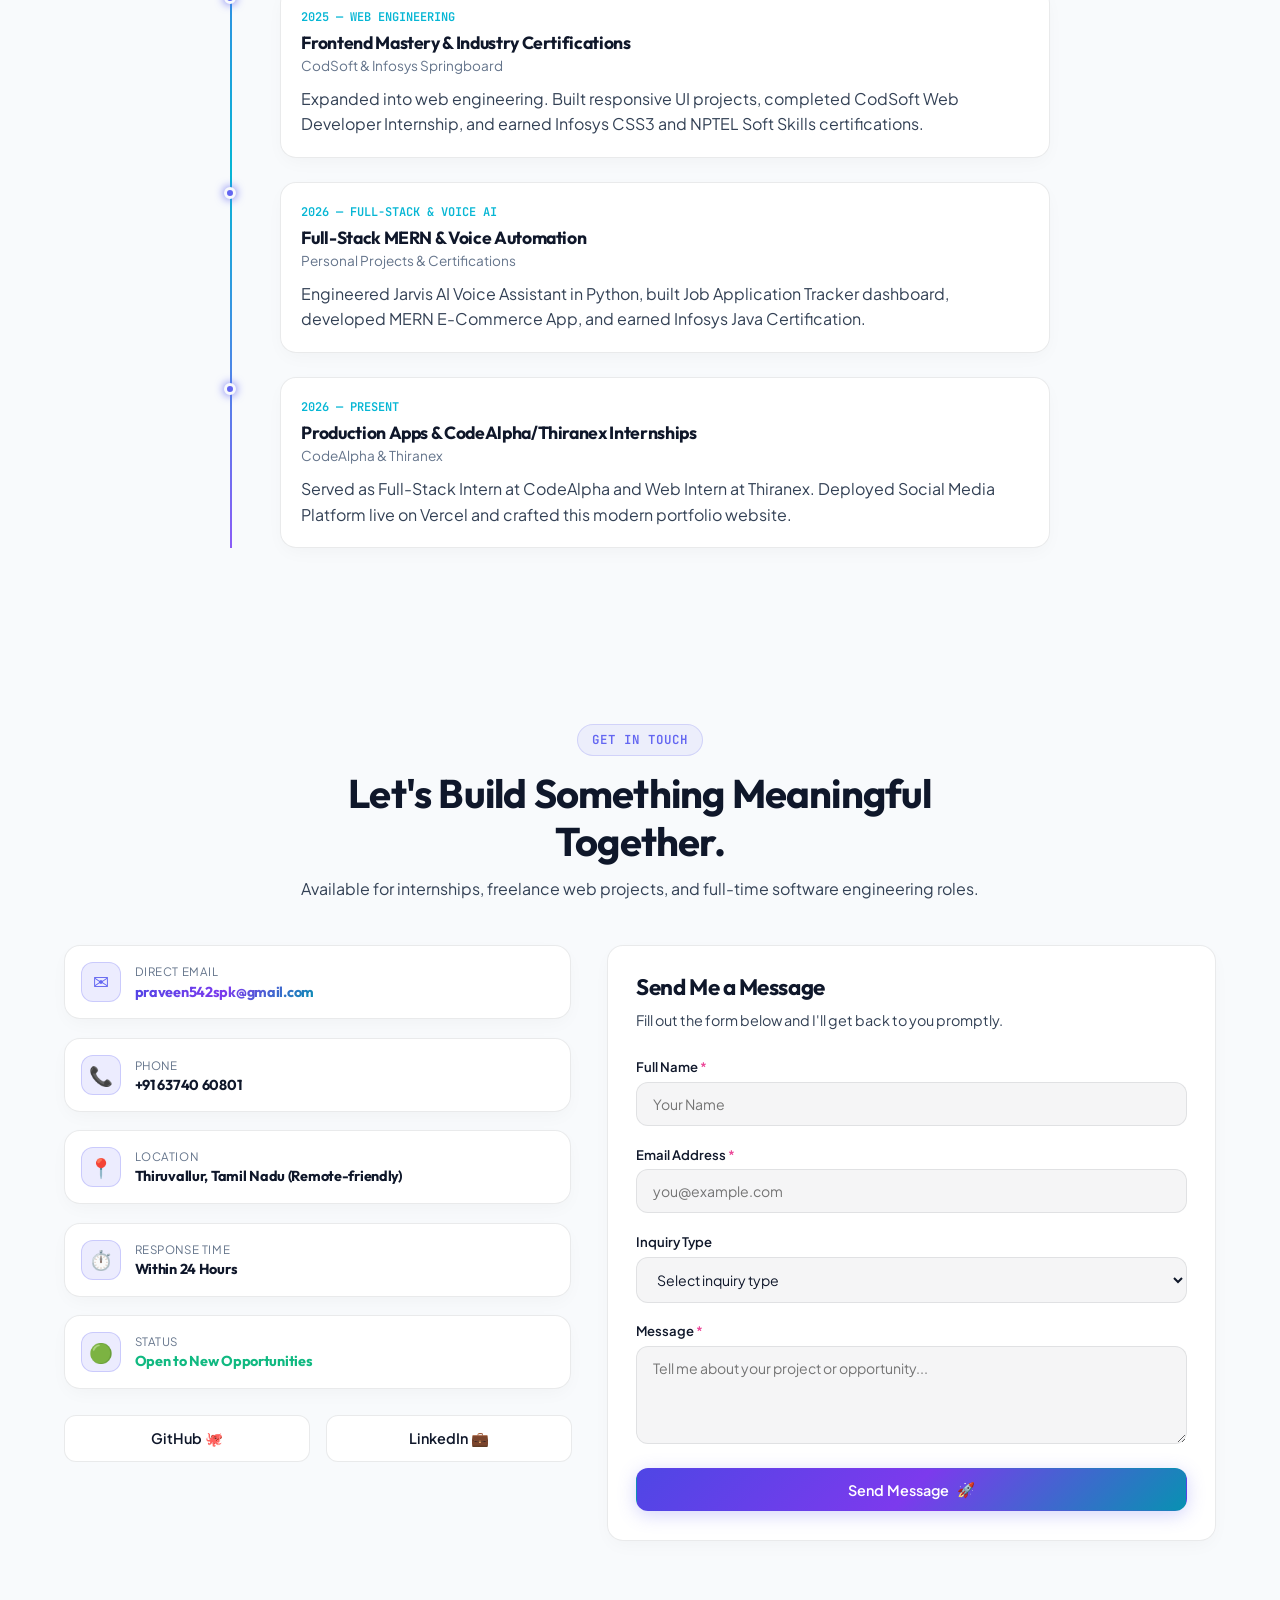
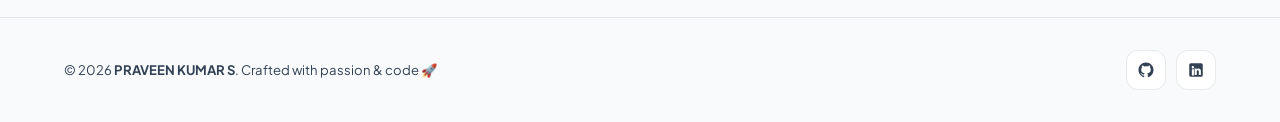
==== commit b376976d: "feat: add live demo link for Job Application Tracker (https://job-app-delta-three.vercel.app/)" ====
--- a/index.html
+++ b/index.html
@@ -534,6 +534,7 @@
                   <strong>Problem Solved:</strong> Helps job seekers organize active applications and track status updates efficiently.
                 </p>
                 <div class="project-card-footer">
+                  <a href="https://job-app-delta-three.vercel.app/" target="_blank" rel="noopener noreferrer" class="project-link-item">Live Demo ↗</a>
                   <a href="https://github.com/praveen542spk-ship-it/job-app" target="_blank" rel="noopener noreferrer" class="project-link-item">GitHub Code 🐙</a>
                 </div>
               </div>
@@ -1599,6 +1600,6 @@
   <!-- Floating Back to Top Button -->
   <button id="back-to-top" aria-label="Back to top" title="Back to top">↑</button>
 
-  <script src="js/main.js?v=34.0"></script>
+  <script src="js/main.js?v=35.0"></script>
 </body>
 </html>
